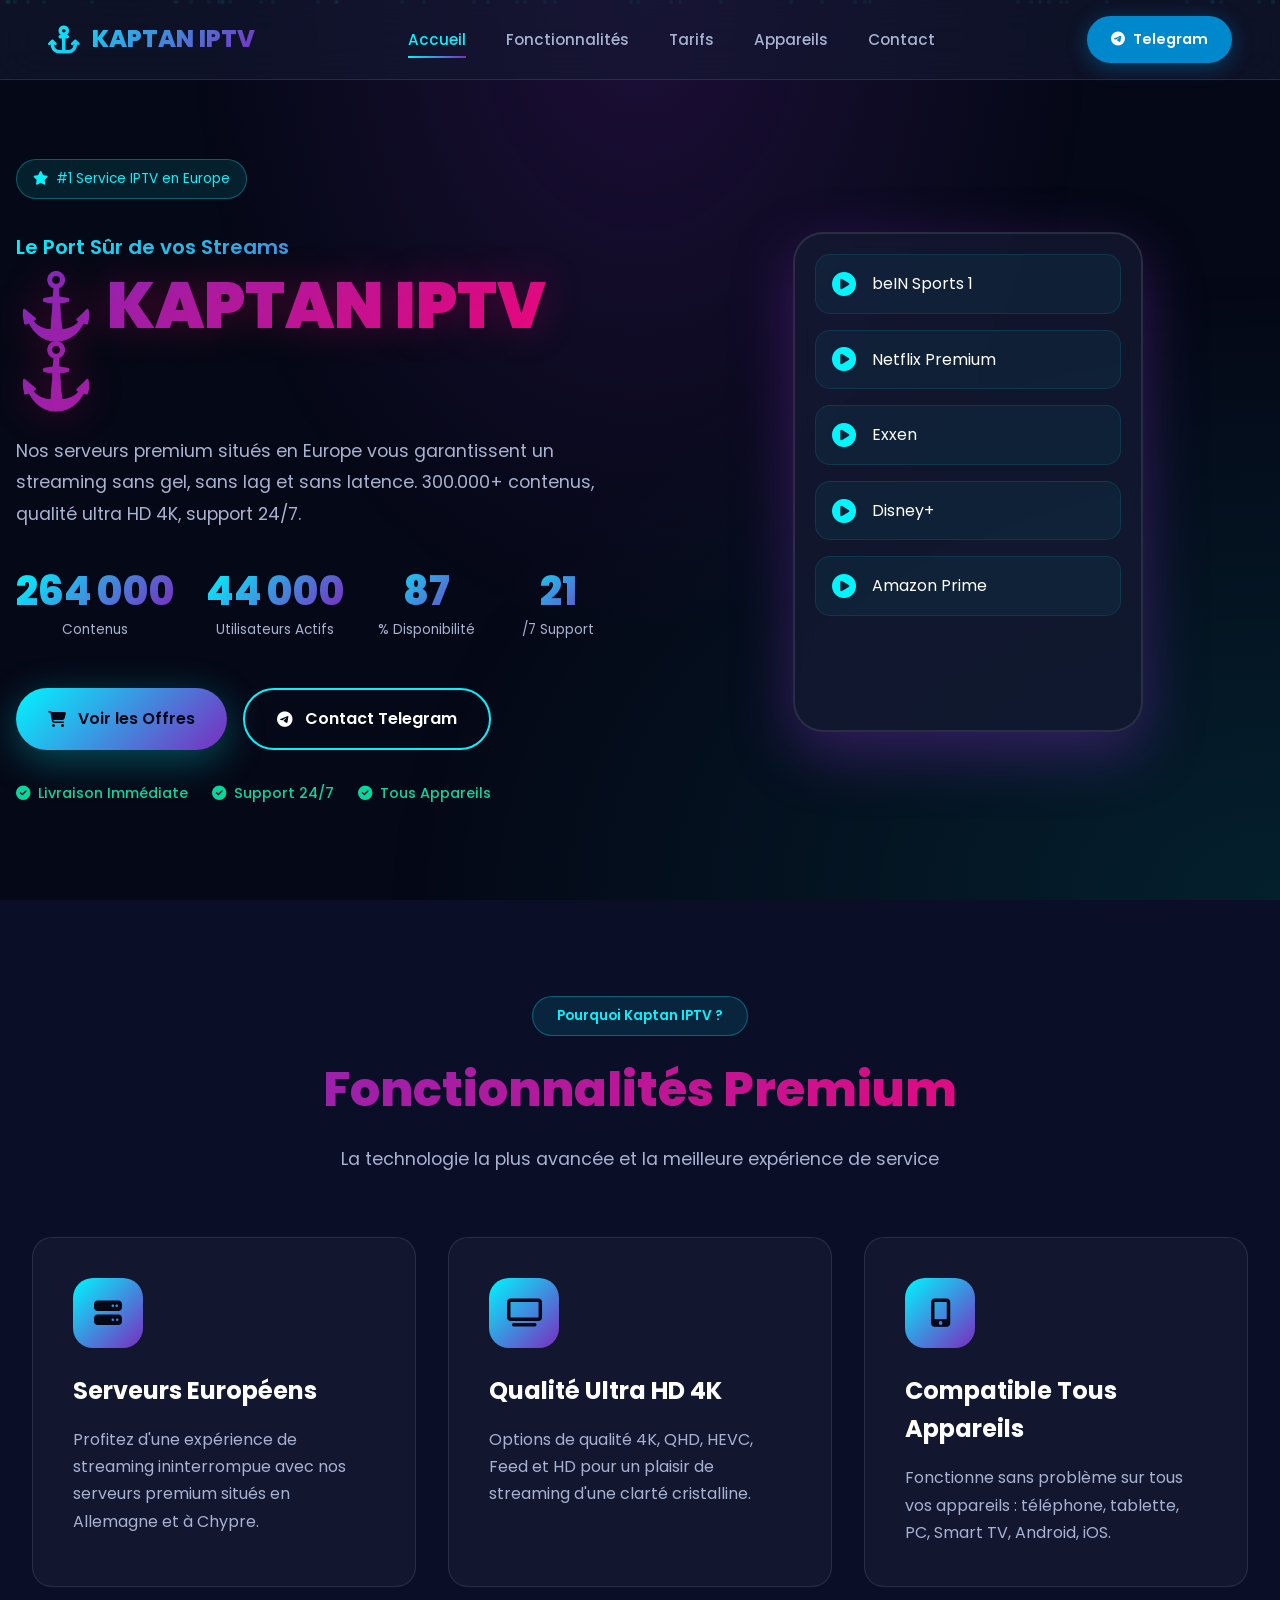
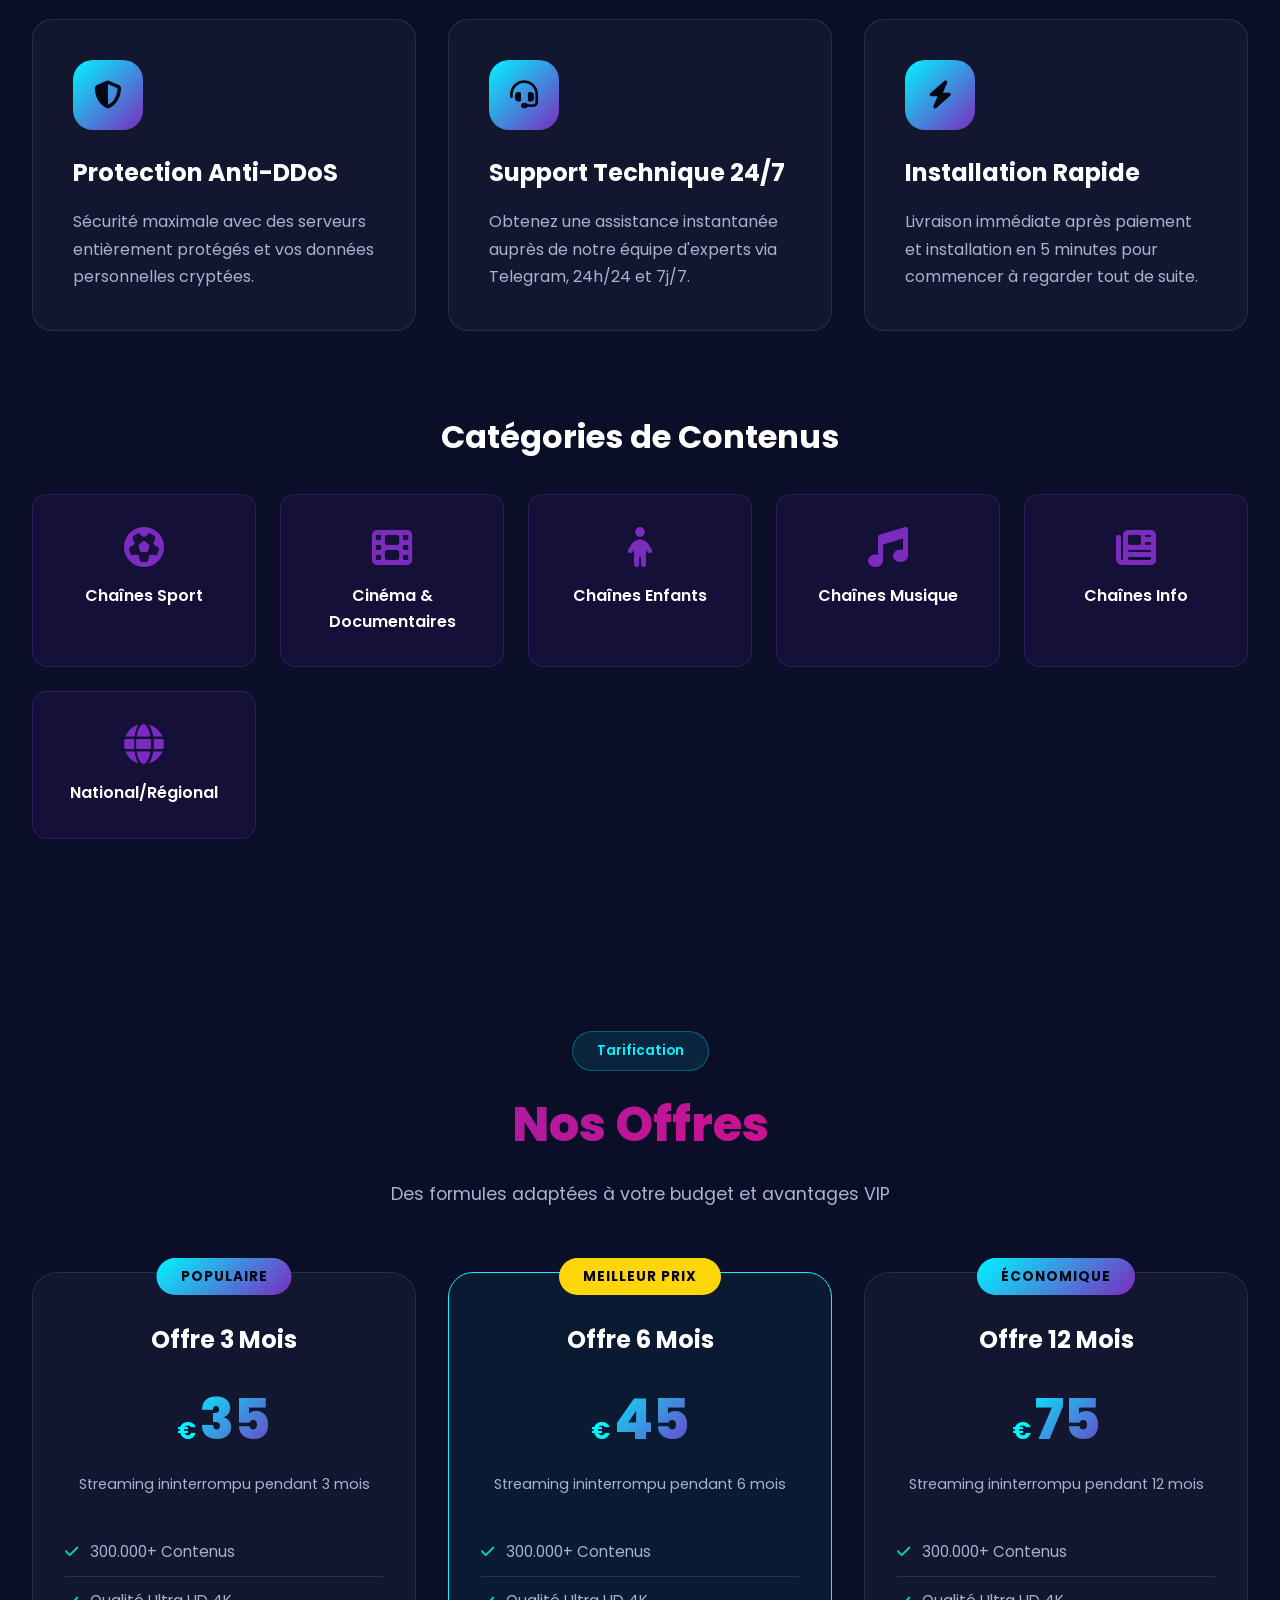
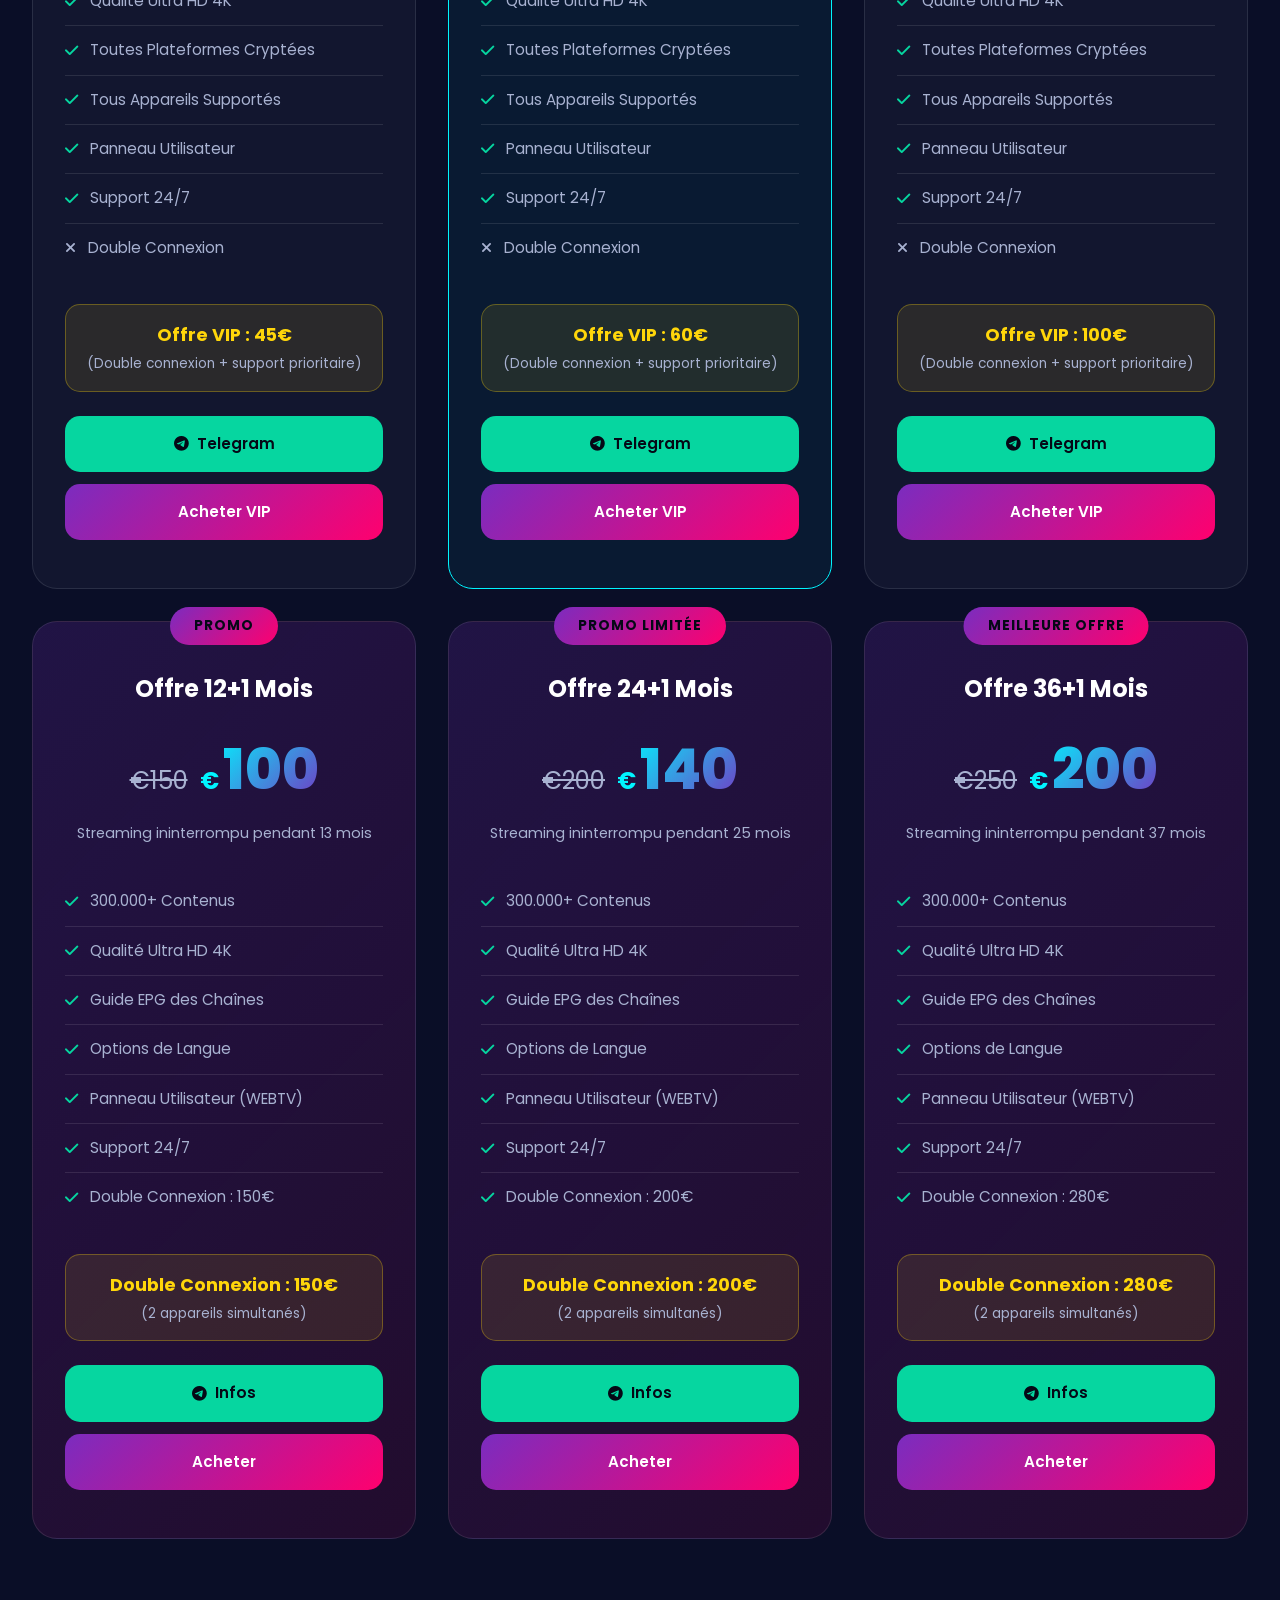
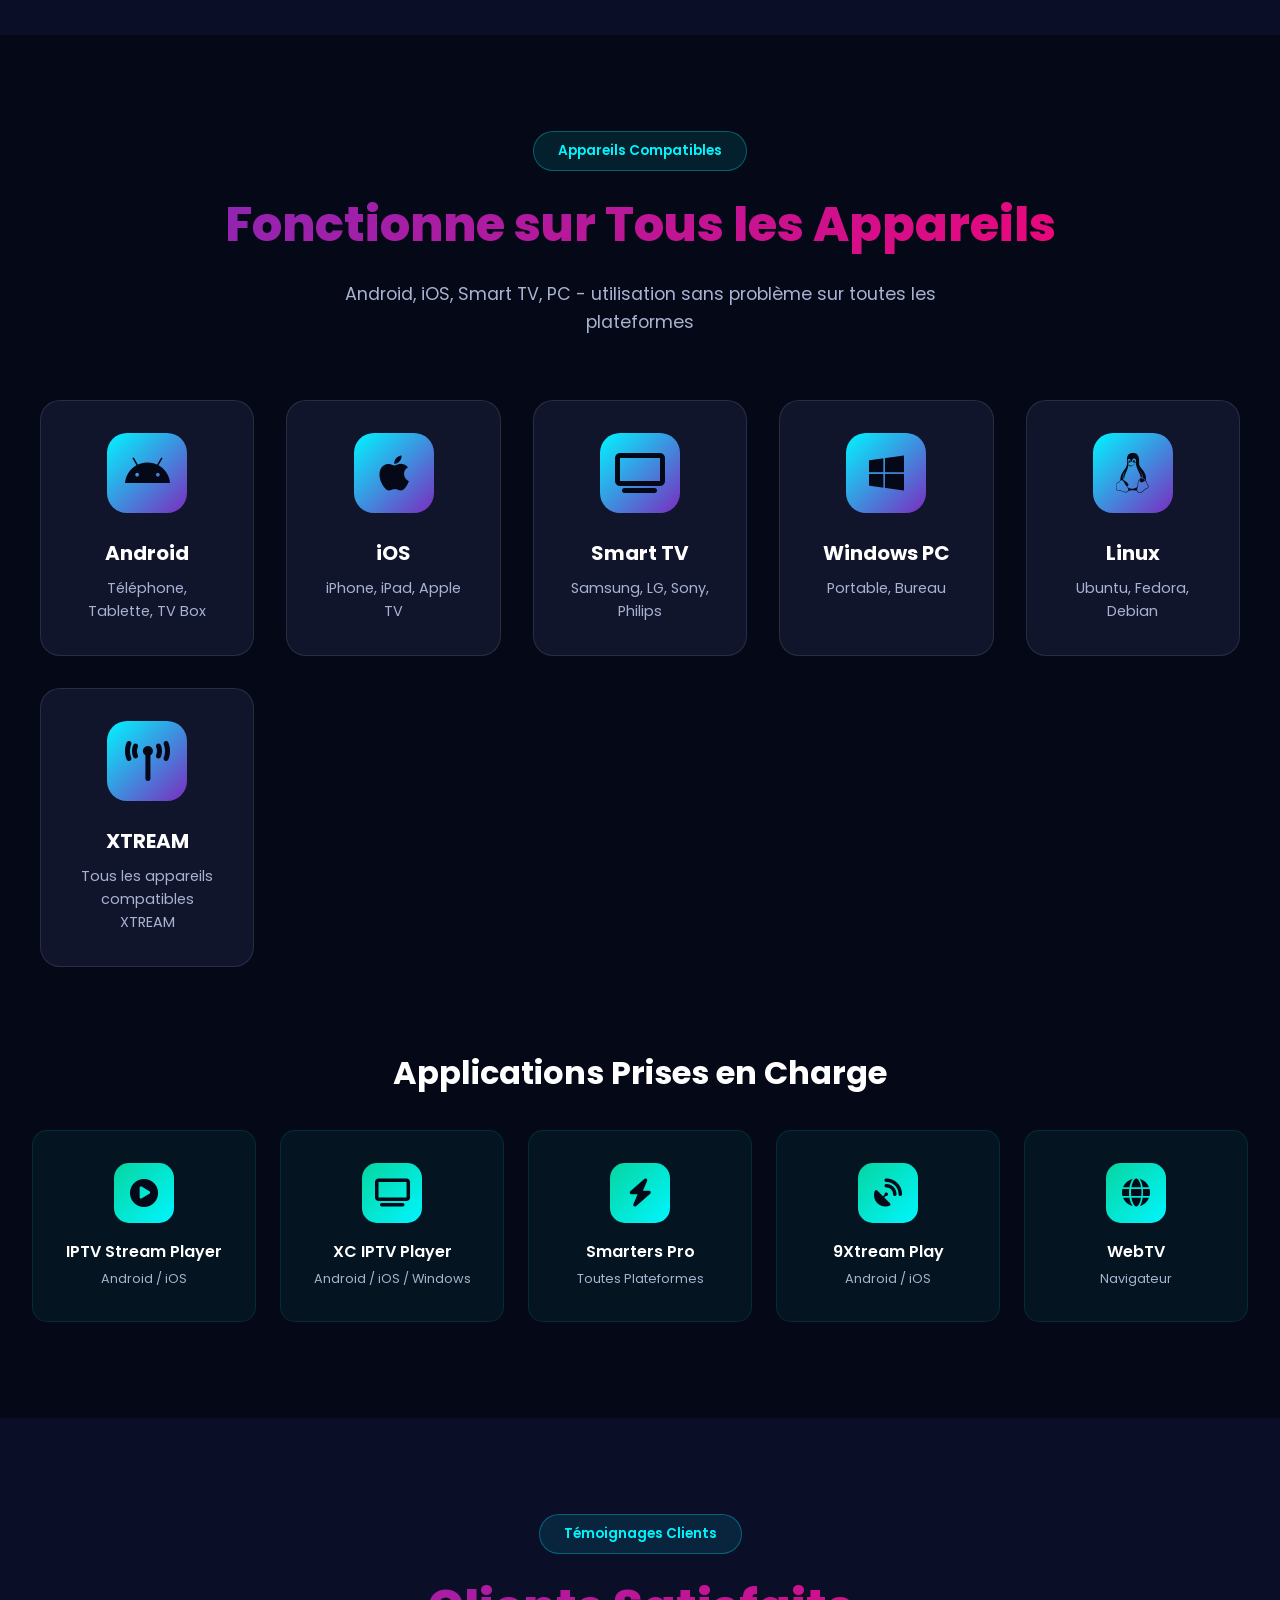
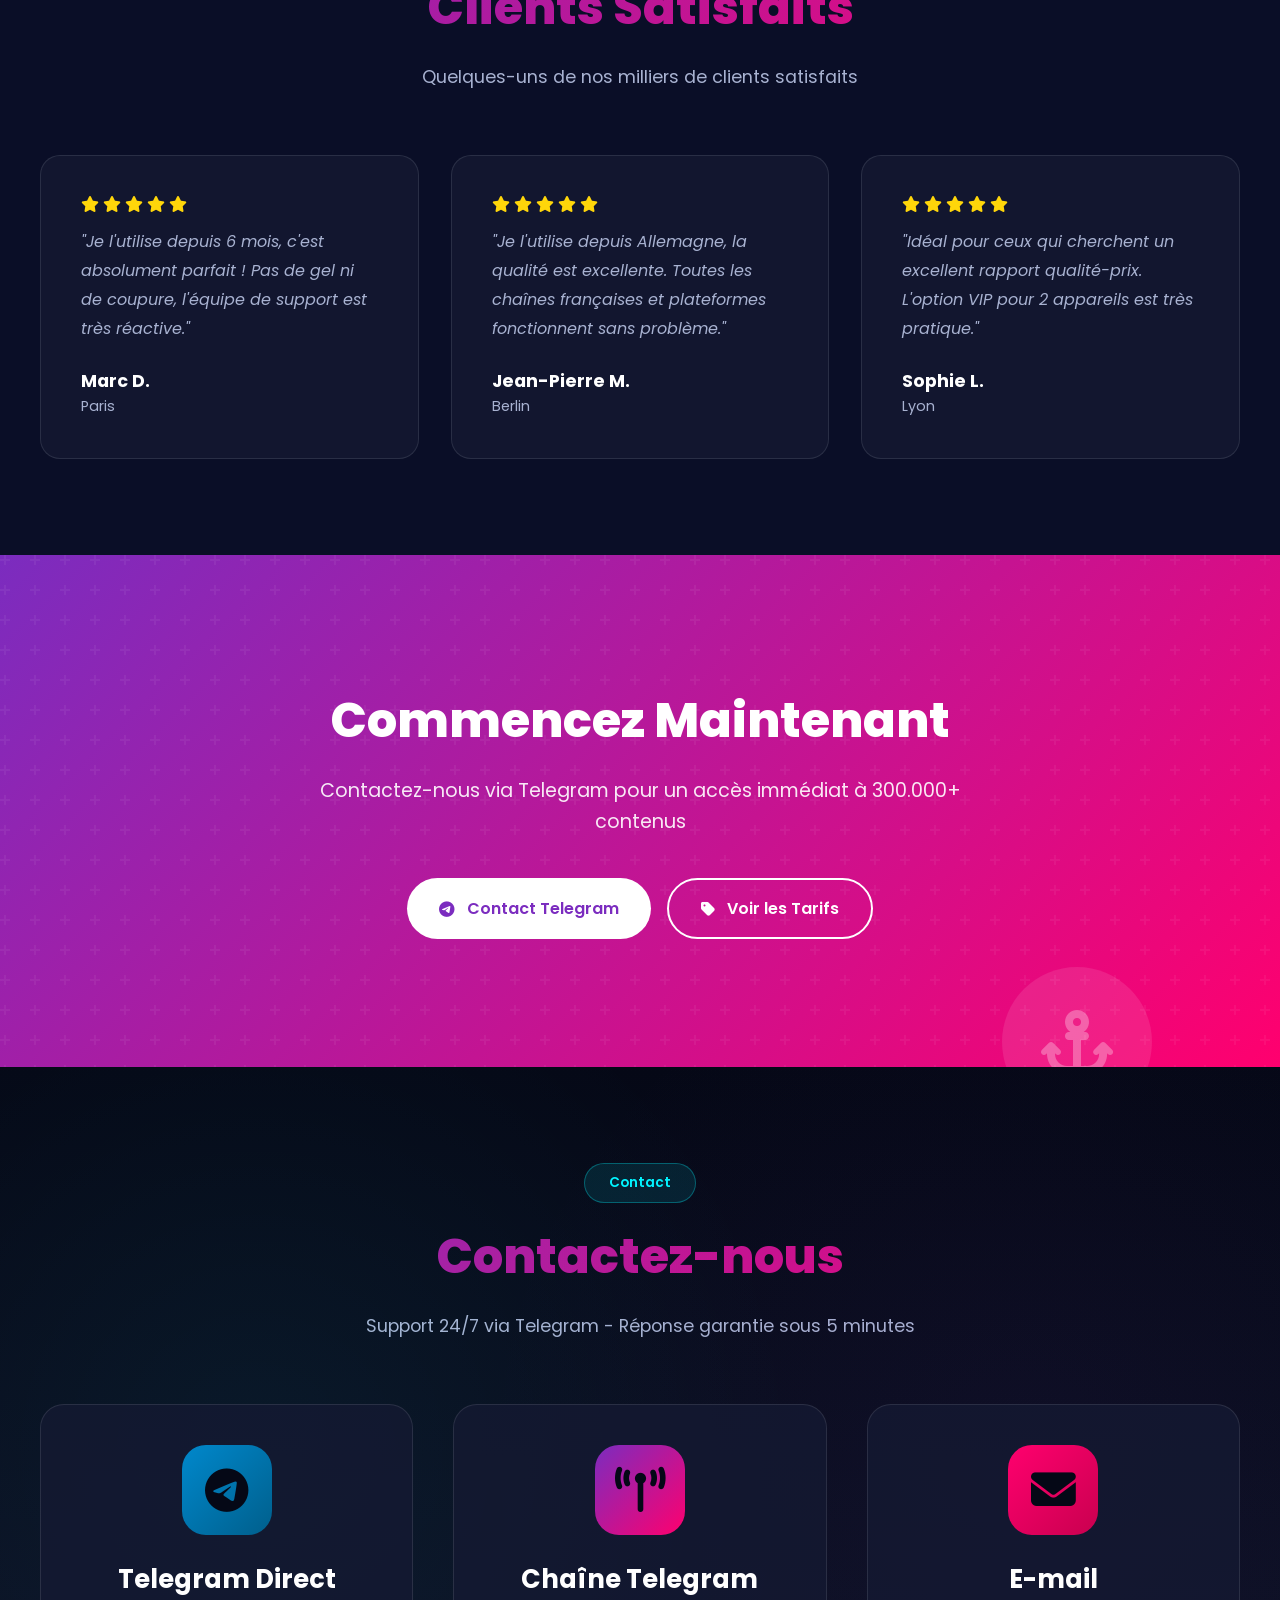
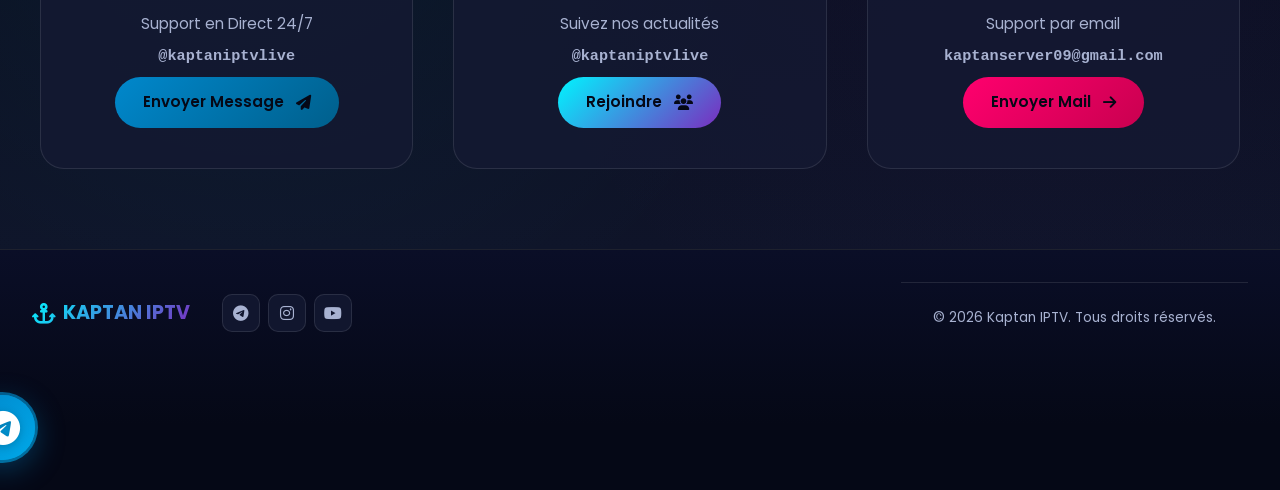
==== index.html @ a6345123 "Replace hamburger menu with mobile bottom navigation Changes: - Remove hamburger menu and overlay on" ====
<!DOCTYPE html>
<html lang="fr">
<head>
    <meta charset="UTF-8">
    <meta name="viewport" content="width=device-width, initial-scale=1.0, maximum-scale=5.0, user-scalable=yes, viewport-fit=cover">
    <meta name="theme-color" content="#0a0e27">
    <meta name="mobile-web-app-capable" content="yes">
    <meta name="apple-mobile-web-app-capable" content="yes">
    <meta name="apple-mobile-web-app-status-bar-style" content="black-translucent">
    <meta name="apple-mobile-web-app-title" content="Kaptan IPTV">
    <title>Kaptan IPTV | Service IPTV Premium</title>
    <meta name="description" content="Le meilleur service IPTV. 300.000+ contenus, qualité 4K, streaming sans interruption ni coupure.">
    <meta name="keywords" content="IPTV, achat IPTV, Kaptan IPTV, serveur IPTV, IPTV français, IPTV Europe">
    <link rel="preconnect" href="https://fonts.googleapis.com">
    <link rel="preconnect" href="https://fonts.gstatic.com" crossorigin>
    <link href="https://fonts.googleapis.com/css2?family=Poppins:wght@300;400;500;600;700;800;900&display=swap" rel="stylesheet">
    <link rel="stylesheet" href="https://cdnjs.cloudflare.com/ajax/libs/font-awesome/6.5.1/css/all.min.css" media="print" onload="this.media='all'">
    <noscript>
        <link rel="stylesheet" href="https://cdnjs.cloudflare.com/ajax/libs/font-awesome/6.5.1/css/all.min.css">
    </noscript>
    <link rel="stylesheet" href="style.css?v=5">
    <link rel="stylesheet" href="mobile-enhancements.css?v=5">
    <link rel="manifest" href="manifest.json">
    <link rel="icon" type="image/png" href="https://cdn-icons-png.flaticon.com/512/3774/3774299.png">
    <link rel="apple-touch-icon" href="https://cdn-icons-png.flaticon.com/512/3774/3774299.png">
</head>
<body>
    <!-- Netflix Style Loading Screen -->
    <div class="netflix-loader" id="netflix-loader" style="display: flex; visibility: visible; opacity: 1;">
        <div class="loader-background">
            <div class="particles-container" id="loader-particles"></div>
        </div>

        <div class="loader-content">
            <div class="logo-container">
                <div class="logo-anchor">
                    <i class="fas fa-anchor"></i>
                </div>

                <div class="logo-text">
                    <span class="letter letter-k">K</span>
                    <span class="letter letter-a">A</span>
                    <span class="letter letter-p">P</span>
                    <span class="letter letter-t">T</span>
                    <span class="letter letter-a2">A</span>
                    <span class="letter letter-n">N</span>
                </div>

                <div class="logo-iptv">
                    <span class="letter letter-i">I</span>
                    <span class="letter letter-p2">P</span>
                    <span class="letter letter-t2">T</span>
                    <span class="letter letter-v">V</span>
                </div>
            </div>

            <div class="loader-bar">
                <div class="loader-progress"></div>
            </div>

            <div class="loader-tagline">
                <span class="tagline-text">Le Port Sûr de vos Streams</span>
            </div>
        </div>

        <div class="loader-glow"></div>
    </div>

    <!-- Particules Background -->
    <div class="particles" id="particles"></div>

    <!-- Navigation -->
    <nav class="navbar">
        <div class="nav-container">
            <div class="nav-logo">
                <i class="fas fa-anchor"></i>
                <span>KAPTAN IPTV</span>
            </div>

            <ul class="nav-menu" id="nav-menu">
                <li><a href="#anasayfa" class="nav-link active">Accueil</a></li>
                <li><a href="#ozellikler" class="nav-link">Fonctionnalités</a></li>
                <li><a href="#fiyatlar" class="nav-link">Tarifs</a></li>
                <li><a href="#cihazlar" class="nav-link">Appareils</a></li>
                <li><a href="#iletisim" class="nav-link">Contact</a></li>
            </ul>

            <div class="nav-actions">
                <a href="https://t.me/kaptaniptvlive" target="_blank" class="btn-telegram">
                    <i class="fab fa-telegram"></i>
                    <span>Telegram</span>
                </a>
                <button class="nav-toggle" id="nav-toggle" aria-label="Menu">
                    <span></span>
                    <span></span>
                    <span></span>
                </button>
            </div>
        </div>
    </nav>

    <!-- Mobile Bottom Navigation -->
    <div class="mobile-bottom-nav">
        <a href="#anasayfa" class="mobile-nav-item">
            <i class="fas fa-home"></i>
            <span>Accueil</span>
        </a>
        <a href="#ozellikler" class="mobile-nav-item">
            <i class="fas fa-star"></i>
            <span>Features</span>
        </a>
        <a href="#fiyatlar" class="mobile-nav-item">
            <i class="fas fa-tag"></i>
            <span>Tarifs</span>
        </a>
        <a href="https://t.me/kaptaniptvlive" target="_blank" class="mobile-nav-item telegram-btn">
            <i class="fab fa-telegram"></i>
            <span>Contact</span>
        </a>
    </div>

    <!-- Hero Section -->
    <section class="hero" id="anasayfa">
        <div class="hero-container">
            <div class="hero-content">
                <div class="hero-badge">
                    <i class="fas fa-star"></i>
                    <span>#1 Service IPTV en Europe</span>
                </div>

                <h1 class="hero-title">
                    <span class="gradient-text">Le Port Sûr de vos Streams</span>
                    <span class="hero-title-xl">⚓ KAPTAN IPTV ⚓</span>
                </h1>

                <p class="hero-description">
                    Nos serveurs premium situés en Europe vous garantissent un streaming sans gel, sans lag et sans latence.
                    300.000+ contenus, qualité ultra HD 4K, support 24/7.
                </p>

                <div class="hero-stats">
                    <div class="stat-item">
                        <div class="stat-number" data-target="300000">0</div>
                        <div class="stat-label">Contenus</div>
                    </div>
                    <div class="stat-item">
                        <div class="stat-number" data-target="50000">0</div>
                        <div class="stat-label">Utilisateurs Actifs</div>
                    </div>
                    <div class="stat-item">
                        <div class="stat-number" data-target="99">0</div>
                        <div class="stat-label">% Disponibilité</div>
                    </div>
                    <div class="stat-item">
                        <div class="stat-number" data-target="24">0</div>
                        <div class="stat-label">/7 Support</div>
                    </div>
                </div>

                <div class="hero-buttons">
                    <a href="#fiyatlar" class="btn-primary">
                        <i class="fas fa-shopping-cart"></i>
                        Voir les Offres
                    </a>
                    <a href="https://t.me/kaptaniptvlive" target="_blank" class="btn-secondary">
                        <i class="fab fa-telegram"></i>
                        Contact Telegram
                    </a>
                </div>

                <div class="hero-features">
                    <div class="feature-tag">
                        <i class="fas fa-check-circle"></i>
                        <span>Livraison Immédiate</span>
                    </div>
                    <div class="feature-tag">
                        <i class="fas fa-check-circle"></i>
                        <span>Support 24/7</span>
                    </div>
                    <div class="feature-tag">
                        <i class="fas fa-check-circle"></i>
                        <span>Tous Appareils</span>
                    </div>
                </div>
            </div>

            <div class="hero-image">
                <div class="floating-device">
                    <div class="device-screen">
                        <div class="screen-content">
                            <div class="channel-list">
                                <div class="channel-item">
                                    <i class="fas fa-play-circle"></i>
                                    <span>beIN Sports 1</span>
                                </div>
                                <div class="channel-item">
                                    <i class="fas fa-play-circle"></i>
                                    <span>Netflix Premium</span>
                                </div>
                                <div class="channel-item">
                                    <i class="fas fa-play-circle"></i>
                                    <span>Exxen</span>
                                </div>
                                <div class="channel-item">
                                    <i class="fas fa-play-circle"></i>
                                    <span>Disney+</span>
                                </div>
                                <div class="channel-item">
                                    <i class="fas fa-play-circle"></i>
                                    <span>Amazon Prime</span>
                                </div>
                            </div>
                        </div>
                    </div>
                </div>
            </div>
        </div>
    </section>

    <!-- Features Section -->
    <section class="features" id="ozellikler">
        <div class="section-header">
            <span class="section-badge">Pourquoi Kaptan IPTV ?</span>
            <h2 class="section-title">Fonctionnalités Premium</h2>
            <p class="section-subtitle">La technologie la plus avancée et la meilleure expérience de service</p>
        </div>

        <div class="features-grid">
            <div class="feature-card">
                <div class="feature-icon">
                    <i class="fas fa-server"></i>
                </div>
                <h3>Serveurs Européens</h3>
                <p>Profitez d'une expérience de streaming ininterrompue avec nos serveurs premium situés en Allemagne et à Chypre.</p>
                <div class="feature-glow"></div>
            </div>

            <div class="feature-card">
                <div class="feature-icon">
                    <i class="fas fa-tv"></i>
                </div>
                <h3>Qualité Ultra HD 4K</h3>
                <p>Options de qualité 4K, QHD, HEVC, Feed et HD pour un plaisir de streaming d'une clarté cristalline.</p>
                <div class="feature-glow"></div>
            </div>

            <div class="feature-card">
                <div class="feature-icon">
                    <i class="fas fa-mobile-alt"></i>
                </div>
                <h3>Compatible Tous Appareils</h3>
                <p>Fonctionne sans problème sur tous vos appareils : téléphone, tablette, PC, Smart TV, Android, iOS.</p>
                <div class="feature-glow"></div>
            </div>

            <div class="feature-card">
                <div class="feature-icon">
                    <i class="fas fa-shield-alt"></i>
                </div>
                <h3>Protection Anti-DDoS</h3>
                <p>Sécurité maximale avec des serveurs entièrement protégés et vos données personnelles cryptées.</p>
                <div class="feature-glow"></div>
            </div>

            <div class="feature-card">
                <div class="feature-icon">
                    <i class="fas fa-headset"></i>
                </div>
                <h3>Support Technique 24/7</h3>
                <p>Obtenez une assistance instantanée auprès de notre équipe d'experts via Telegram, 24h/24 et 7j/7.</p>
                <div class="feature-glow"></div>
            </div>

            <div class="feature-card">
                <div class="feature-icon">
                    <i class="fas fa-bolt"></i>
                </div>
                <h3>Installation Rapide</h3>
                <p>Livraison immédiate après paiement et installation en 5 minutes pour commencer à regarder tout de suite.</p>
                <div class="feature-glow"></div>
            </div>
        </div>

        <!-- Content Categories -->
        <div class="content-categories">
            <h3 class="categories-title">Catégories de Contenus</h3>
            <div class="categories-grid">
                <div class="category-item">
                    <i class="fas fa-futbol"></i>
                    <span>Chaînes Sport</span>
                </div>
                <div class="category-item">
                    <i class="fas fa-film"></i>
                    <span>Cinéma & Documentaires</span>
                </div>
                <div class="category-item">
                    <i class="fas fa-child"></i>
                    <span>Chaînes Enfants</span>
                </div>
                <div class="category-item">
                    <i class="fas fa-music"></i>
                    <span>Chaînes Musique</span>
                </div>
                <div class="category-item">
                    <i class="fas fa-newspaper"></i>
                    <span>Chaînes Info</span>
                </div>
                <div class="category-item">
                    <i class="fas fa-globe"></i>
                    <span>National/Régional</span>
                </div>
            </div>
        </div>
    </section>

    <!-- Pricing Section -->
    <section class="pricing" id="fiyatlar">
        <div class="section-header">
            <span class="section-badge">Tarification</span>
            <h2 class="section-title">Nos Offres</h2>
            <p class="section-subtitle">Des formules adaptées à votre budget et avantages VIP</p>
        </div>

        <div class="pricing-grid" id="pricing-grid">
            <!-- 3 Aylık -->
            <div class="pricing-card">
                <div class="pricing-badge">Populaire</div>
                <div class="pricing-header">
                    <h3>Offre 3 Mois</h3>
                    <div class="pricing-price">
                        <span class="currency">€</span>
                        <span class="amount">35</span>
                    </div>
                    <p class="pricing-period">Streaming ininterrompu pendant 3 mois</p>
                </div>

                <ul class="pricing-features">
                    <li><i class="fas fa-check"></i> 300.000+ Contenus</li>
                    <li><i class="fas fa-check"></i> Qualité Ultra HD 4K</li>
                    <li><i class="fas fa-check"></i> Toutes Plateformes Cryptées</li>
                    <li><i class="fas fa-check"></i> Tous Appareils Supportés</li>
                    <li><i class="fas fa-check"></i> Panneau Utilisateur</li>
                    <li><i class="fas fa-check"></i> Support 24/7</li>
                    <li><i class="fas fa-times"></i> Double Connexion</li>
                </ul>

                <div class="pricing-vip">
                    <span>Offre VIP : 45€</span>
                    <small>(Double connexion + support prioritaire)</small>
                </div>

                <div class="pricing-actions">
                    <a href="https://t.me/kaptaniptvlive?text=Bonjour,%20je%20souhaite%20des%20informations%20sur%20l'offre%203%20mois" target="_blank" class="btn-price">
                        <i class="fab fa-telegram"></i>
                        Telegram
                    </a>
                    <a href="https://t.me/kaptaniptvlive?text=Bonjour,%20je%20souhaite%20acheter%20l'offre%20VIP%203%20mois%20à%2045€" target="_blank" class="btn-price-vip">
                        Acheter VIP
                    </a>
                </div>
            </div>

            <!-- 6 Aylık -->
            <div class="pricing-card featured">
                <div class="pricing-badge best-value">Meilleur Prix</div>
                <div class="pricing-header">
                    <h3>Offre 6 Mois</h3>
                    <div class="pricing-price">
                        <span class="currency">€</span>
                        <span class="amount">45</span>
                    </div>
                    <p class="pricing-period">Streaming ininterrompu pendant 6 mois</p>
                </div>

                <ul class="pricing-features">
                    <li><i class="fas fa-check"></i> 300.000+ Contenus</li>
                    <li><i class="fas fa-check"></i> Qualité Ultra HD 4K</li>
                    <li><i class="fas fa-check"></i> Toutes Plateformes Cryptées</li>
                    <li><i class="fas fa-check"></i> Tous Appareils Supportés</li>
                    <li><i class="fas fa-check"></i> Panneau Utilisateur</li>
                    <li><i class="fas fa-check"></i> Support 24/7</li>
                    <li><i class="fas fa-times"></i> Double Connexion</li>
                </ul>

                <div class="pricing-vip">
                    <span>Offre VIP : 60€</span>
                    <small>(Double connexion + support prioritaire)</small>
                </div>

                <div class="pricing-actions">
                    <a href="https://t.me/kaptaniptvlive?text=Bonjour,%20je%20souhaite%20des%20informations%20sur%20l'offre%206%20mois" target="_blank" class="btn-price">
                        <i class="fab fa-telegram"></i>
                        Telegram
                    </a>
                    <a href="https://t.me/kaptaniptvlive?text=Bonjour,%20je%20souhaite%20acheter%20l'offre%20VIP%206%20mois%20à%2060€" target="_blank" class="btn-price-vip">
                        Acheter VIP
                    </a>
                </div>
            </div>

            <!-- 12 Aylık -->
            <div class="pricing-card">
                <div class="pricing-badge">Économique</div>
                <div class="pricing-header">
                    <h3>Offre 12 Mois</h3>
                    <div class="pricing-price">
                        <span class="currency">€</span>
                        <span class="amount">75</span>
                    </div>
                    <p class="pricing-period">Streaming ininterrompu pendant 12 mois</p>
                </div>

                <ul class="pricing-features">
                    <li><i class="fas fa-check"></i> 300.000+ Contenus</li>
                    <li><i class="fas fa-check"></i> Qualité Ultra HD 4K</li>
                    <li><i class="fas fa-check"></i> Toutes Plateformes Cryptées</li>
                    <li><i class="fas fa-check"></i> Tous Appareils Supportés</li>
                    <li><i class="fas fa-check"></i> Panneau Utilisateur</li>
                    <li><i class="fas fa-check"></i> Support 24/7</li>
                    <li><i class="fas fa-times"></i> Double Connexion</li>
                </ul>

                <div class="pricing-vip">
                    <span>Offre VIP : 100€</span>
                    <small>(Double connexion + support prioritaire)</small>
                </div>

                <div class="pricing-actions">
                    <a href="https://t.me/kaptaniptvlive?text=Bonjour,%20je%20souhaite%20des%20informations%20sur%20l'offre%2012%20mois" target="_blank" class="btn-price">
                        <i class="fab fa-telegram"></i>
                        Telegram
                    </a>
                    <a href="https://t.me/kaptaniptvlive?text=Bonjour,%20je%20souhaite%20acheter%20l'offre%20VIP%2012%20mois%20à%20100€" target="_blank" class="btn-price-vip">
                        Acheter VIP
                    </a>
                </div>
            </div>

            <!-- 12+1 AY -->
            <div class="pricing-card premium">
                <div class="pricing-badge special">Promo</div>
                <div class="pricing-header">
                    <h3>Offre 12+1 Mois</h3>
                    <div class="pricing-price">
                        <span class="old-price">€150</span>
                        <span class="currency">€</span>
                        <span class="amount">100</span>
                    </div>
                    <p class="pricing-period">Streaming ininterrompu pendant 13 mois</p>
                </div>

                <ul class="pricing-features">
                    <li><i class="fas fa-check"></i> 300.000+ Contenus</li>
                    <li><i class="fas fa-check"></i> Qualité Ultra HD 4K</li>
                    <li><i class="fas fa-check"></i> Guide EPG des Chaînes</li>
                    <li><i class="fas fa-check"></i> Options de Langue</li>
                    <li><i class="fas fa-check"></i> Panneau Utilisateur (WEBTV)</li>
                    <li><i class="fas fa-check"></i> Support 24/7</li>
                    <li><i class="fas fa-check"></i> Double Connexion : 150€</li>
                </ul>

                <div class="pricing-vip">
                    <span>Double Connexion : 150€</span>
                    <small>(2 appareils simultanés)</small>
                </div>

                <div class="pricing-actions">
                    <a href="https://t.me/kaptaniptvlive?text=Bonjour,%20je%20souhaite%20des%20informations%20sur%20l'offre%2012%2B1%20mois" target="_blank" class="btn-price">
                        <i class="fab fa-telegram"></i>
                        Infos
                    </a>
                    <a href="https://t.me/kaptaniptvlive?text=Bonjour,%20je%20souhaite%20acheter%20l'offre%2012%2B1%20mois%20à%20100€" target="_blank" class="btn-buy">
                        Acheter
                    </a>
                </div>
            </div>

            <!-- 24+1 AY -->
            <div class="pricing-card premium">
                <div class="pricing-badge special">Promo Limitée</div>
                <div class="pricing-header">
                    <h3>Offre 24+1 Mois</h3>
                    <div class="pricing-price">
                        <span class="old-price">€200</span>
                        <span class="currency">€</span>
                        <span class="amount">140</span>
                    </div>
                    <p class="pricing-period">Streaming ininterrompu pendant 25 mois</p>
                </div>

                <ul class="pricing-features">
                    <li><i class="fas fa-check"></i> 300.000+ Contenus</li>
                    <li><i class="fas fa-check"></i> Qualité Ultra HD 4K</li>
                    <li><i class="fas fa-check"></i> Guide EPG des Chaînes</li>
                    <li><i class="fas fa-check"></i> Options de Langue</li>
                    <li><i class="fas fa-check"></i> Panneau Utilisateur (WEBTV)</li>
                    <li><i class="fas fa-check"></i> Support 24/7</li>
                    <li><i class="fas fa-check"></i> Double Connexion : 200€</li>
                </ul>

                <div class="pricing-vip">
                    <span>Double Connexion : 200€</span>
                    <small>(2 appareils simultanés)</small>
                </div>

                <div class="pricing-actions">
                    <a href="https://t.me/kaptaniptvlive?text=Bonjour,%20je%20souhaite%20des%20informations%20sur%20l'offre%2024%2B1%20mois" target="_blank" class="btn-price">
                        <i class="fab fa-telegram"></i>
                        Infos
                    </a>
                    <a href="https://t.me/kaptaniptvlive?text=Bonjour,%20je%20souhaite%20acheter%20l'offre%2024%2B1%20mois%20à%20140€" target="_blank" class="btn-buy">
                        Acheter
                    </a>
                </div>
            </div>

            <!-- 36+1 AY -->
            <div class="pricing-card premium">
                <div class="pricing-badge special">Meilleure Offre</div>
                <div class="pricing-header">
                    <h3>Offre 36+1 Mois</h3>
                    <div class="pricing-price">
                        <span class="old-price">€250</span>
                        <span class="currency">€</span>
                        <span class="amount">200</span>
                    </div>
                    <p class="pricing-period">Streaming ininterrompu pendant 37 mois</p>
                </div>

                <ul class="pricing-features">
                    <li><i class="fas fa-check"></i> 300.000+ Contenus</li>
                    <li><i class="fas fa-check"></i> Qualité Ultra HD 4K</li>
                    <li><i class="fas fa-check"></i> Guide EPG des Chaînes</li>
                    <li><i class="fas fa-check"></i> Options de Langue</li>
                    <li><i class="fas fa-check"></i> Panneau Utilisateur (WEBTV)</li>
                    <li><i class="fas fa-check"></i> Support 24/7</li>
                    <li><i class="fas fa-check"></i> Double Connexion : 280€</li>
                </ul>

                <div class="pricing-vip">
                    <span>Double Connexion : 280€</span>
                    <small>(2 appareils simultanés)</small>
                </div>

                <div class="pricing-actions">
                    <a href="https://t.me/kaptaniptvlive?text=Bonjour,%20je%20souhaite%20des%20informations%20sur%20l'offre%2036%2B1%20mois" target="_blank" class="btn-price">
                        <i class="fab fa-telegram"></i>
                        Infos
                    </a>
                    <a href="https://t.me/kaptaniptvlive?text=Bonjour,%20je%20souhaite%20acheter%20l'offre%2036%2B1%20mois%20à%20200€" target="_blank" class="btn-buy">
                        Acheter
                    </a>
                </div>
            </div>
        </div>
    </section>

    <!-- Devices Section -->
    <section class="devices" id="cihazlar">
        <div class="section-header">
            <span class="section-badge">Appareils Compatibles</span>
            <h2 class="section-title">Fonctionne sur Tous les Appareils</h2>
            <p class="section-subtitle">Android, iOS, Smart TV, PC - utilisation sans problème sur toutes les plateformes</p>
        </div>

        <div class="devices-grid">
            <div class="device-item">
                <div class="device-icon">
                    <i class="fab fa-android"></i>
                </div>
                <h4>Android</h4>
                <p>Téléphone, Tablette, TV Box</p>
            </div>

            <div class="device-item">
                <div class="device-icon">
                    <i class="fab fa-apple"></i>
                </div>
                <h4>iOS</h4>
                <p>iPhone, iPad, Apple TV</p>
            </div>

            <div class="device-item">
                <div class="device-icon">
                    <i class="fas fa-tv"></i>
                </div>
                <h4>Smart TV</h4>
                <p>Samsung, LG, Sony, Philips</p>
            </div>

            <div class="device-item">
                <div class="device-icon">
                    <i class="fab fa-windows"></i>
                </div>
                <h4>Windows PC</h4>
                <p>Portable, Bureau</p>
            </div>

            <div class="device-item">
                <div class="device-icon">
                    <i class="fab fa-linux"></i>
                </div>
                <h4>Linux</h4>
                <p>Ubuntu, Fedora, Debian</p>
            </div>

            <div class="device-item">
                <div class="device-icon">
                    <i class="fas fa-broadcast-tower"></i>
                </div>
                <h4>XTREAM</h4>
                <p>Tous les appareils compatibles XTREAM</p>
            </div>
        </div>

        <!-- Applications -->
        <div class="applications">
            <h3 class="apps-title">Applications Prises en Charge</h3>
            <div class="apps-grid">
                <div class="app-item">
                    <div class="app-icon">
                        <i class="fas fa-play-circle"></i>
                    </div>
                    <span>IPTV Stream Player</span>
                    <small>Android / iOS</small>
                </div>
                <div class="app-item">
                    <div class="app-icon">
                        <i class="fas fa-tv"></i>
                    </div>
                    <span>XC IPTV Player</span>
                    <small>Android / iOS / Windows</small>
                </div>
                <div class="app-item">
                    <div class="app-icon">
                        <i class="fas fa-bolt"></i>
                    </div>
                    <span>Smarters Pro</span>
                    <small>Toutes Plateformes</small>
                </div>
                <div class="app-item">
                    <div class="app-icon">
                        <i class="fas fa-satellite-dish"></i>
                    </div>
                    <span>9Xtream Play</span>
                    <small>Android / iOS</small>
                </div>
                <div class="app-item">
                    <div class="app-icon">
                        <i class="fas fa-globe"></i>
                    </div>
                    <span>WebTV</span>
                    <small>Navigateur</small>
                </div>
            </div>
        </div>
    </section>

    <!-- Testimonials -->
    <section class="testimonials">
        <div class="section-header">
            <span class="section-badge">Témoignages Clients</span>
            <h2 class="section-title">Clients Satisfaits</h2>
            <p class="section-subtitle">Quelques-uns de nos milliers de clients satisfaits</p>
        </div>

        <div class="testimonials-grid">
            <div class="testimonial-card">
                <div class="testimonial-stars">
                    <i class="fas fa-star"></i>
                    <i class="fas fa-star"></i>
                    <i class="fas fa-star"></i>
                    <i class="fas fa-star"></i>
                    <i class="fas fa-star"></i>
                </div>
                <p class="testimonial-text">"Je l'utilise depuis 6 mois, c'est absolument parfait ! Pas de gel ni de coupure, l'équipe de support est très réactive."</p>
                <div class="testimonial-author">
                    <strong>Marc D.</strong>
                    <span>Paris</span>
                </div>
            </div>

            <div class="testimonial-card">
                <div class="testimonial-stars">
                    <i class="fas fa-star"></i>
                    <i class="fas fa-star"></i>
                    <i class="fas fa-star"></i>
                    <i class="fas fa-star"></i>
                    <i class="fas fa-star"></i>
                </div>
                <p class="testimonial-text">"Je l'utilise depuis Allemagne, la qualité est excellente. Toutes les chaînes françaises et plateformes fonctionnent sans problème."</p>
                <div class="testimonial-author">
                    <strong>Jean-Pierre M.</strong>
                    <span>Berlin</span>
                </div>
            </div>

            <div class="testimonial-card">
                <div class="testimonial-stars">
                    <i class="fas fa-star"></i>
                    <i class="fas fa-star"></i>
                    <i class="fas fa-star"></i>
                    <i class="fas fa-star"></i>
                    <i class="fas fa-star"></i>
                </div>
                <p class="testimonial-text">"Idéal pour ceux qui cherchent un excellent rapport qualité-prix. L'option VIP pour 2 appareils est très pratique."</p>
                <div class="testimonial-author">
                    <strong>Sophie L.</strong>
                    <span>Lyon</span>
                </div>
            </div>
        </div>
    </section>

    <!-- CTA Section -->
    <section class="cta">
        <div class="cta-content">
            <h2>Commencez Maintenant</h2>
            <p>Contactez-nous via Telegram pour un accès immédiat à 300.000+ contenus</p>
            <div class="cta-buttons">
                <a href="https://t.me/kaptaniptvlive?text=Bonjour,%20je%20suis%20intéressé%20par%20vos%20offres%20IPTV" target="_blank" class="btn-cta">
                    <i class="fab fa-telegram"></i>
                    Contact Telegram
                </a>
                <a href="#fiyatlar" class="btn-cta-secondary">
                    <i class="fas fa-tag"></i>
                    Voir les Tarifs
                </a>
            </div>
        </div>
        <div class="cta-animation">
            <div class="floating-icon">
                <i class="fas fa-anchor"></i>
            </div>
        </div>
    </section>

    <!-- Contact Section -->
    <section class="contact" id="iletisim">
        <div class="contact-bg-decoration"></div>
        <div class="section-header">
            <span class="section-badge">Contact</span>
            <h2 class="section-title">Contactez-nous</h2>
            <p class="section-subtitle">Support 24/7 via Telegram - Réponse garantie sous 5 minutes</p>
        </div>

        <div class="contact-grid">
            <div class="contact-card telegram-card">
                <div class="contact-glow"></div>
                <div class="contact-icon">
                    <i class="fab fa-telegram"></i>
                </div>
                <h3>Telegram Direct</h3>
                <p>Support en Direct 24/7</p>
                <p class="contact-detail">@kaptaniptvlive</p>
                <a href="https://t.me/kaptaniptvlive?text=Bonjour,%20je%20souhaite%20plus%20d'informations" target="_blank" class="contact-link">
                    <span>Envoyer Message</span>
                    <i class="fas fa-paper-plane"></i>
                </a>
            </div>

            <div class="contact-card channel-card">
                <div class="contact-glow"></div>
                <div class="contact-icon">
                    <i class="fas fa-broadcast-tower"></i>
                </div>
                <h3>Chaîne Telegram</h3>
                <p>Suivez nos actualités</p>
                <p class="contact-detail">@kaptaniptvlive</p>
                <a href="https://t.me/kaptaniptvlive" target="_blank" class="contact-link">
                    <span>Rejoindre</span>
                    <i class="fas fa-users"></i>
                </a>
            </div>

            <div class="contact-card email-card">
                <div class="contact-glow"></div>
                <div class="contact-icon">
                    <i class="fas fa-envelope"></i>
                </div>
                <h3>E-mail</h3>
                <p>Support par email</p>
                <p class="contact-detail">kaptanserver09@gmail.com</p>
                <a href="mailto:kaptanserver09@gmail.com?subject=Demande%20d'information%20Kaptan%20IPTV" class="contact-link">
                    <span>Envoyer Mail</span>
                    <i class="fas fa-arrow-right"></i>
                </a>
            </div>
        </div>
    </section>

    <!-- Compact Footer -->
    <footer class="footer">
        <div class="footer-container">
            <div class="footer-brand">
                <div class="footer-logo">
                    <i class="fas fa-anchor"></i>
                    <span>KAPTAN IPTV</span>
                </div>
                <div class="footer-social">
                    <a href="https://t.me/kaptaniptvlive" target="_blank" class="social-link" title="Telegram">
                        <i class="fab fa-telegram"></i>
                    </a>
                    <a href="#" target="_blank" class="social-link" title="Instagram">
                        <i class="fab fa-instagram"></i>
                    </a>
                    <a href="#" target="_blank" class="social-link" title="YouTube">
                        <i class="fab fa-youtube"></i>
                    </a>
                </div>
            </div>

            <div class="footer-bottom">
                <p>&copy; 2026 Kaptan IPTV. Tous droits réservés.</p>
            </div>
        </div>
    </footer>

    <!-- Enhanced Telegram Float Button with Pulse Effect -->
    <a href="https://t.me/kaptaniptvlive?text=Bonjour,%20je%20souhaite%20plus%20d'informations" target="_blank" class="telegram-float" title="Contactez-nous sur Telegram">
        <div class="telegram-float-pulse"></div>
        <i class="fab fa-telegram"></i>
        <span class="telegram-tooltip">Support Telegram 24/7<br><small>Réponse en 5 min</small></span>
    </a>

    <!-- Back to Top Button -->
    <button class="back-to-top" id="backToTop" title="Retour en haut">
        <i class="fas fa-chevron-up"></i>
    </button>

    <script src="script.js?v=5"></script>
</body>
</html>
---- style.css ----
/* ===========================================
   KAPTAN IPTV - MODERN STYLES
   =========================================== */

/* CSS Variables */
:root {
    --primary-color: #00f5ff;
    --secondary-color: #7b2cbf;
    --accent-color: #ff006e;
    --success-color: #06d6a0;
    --warning-color: #ffd60a;
    --bg-dark: #0a0e27;
    --bg-darker: #050816;
    --bg-card: rgba(20, 25, 50, 0.8);
    --bg-card-hover: rgba(30, 40, 80, 0.9);
    --text-primary: #ffffff;
    --text-secondary: #a8b2d1;
    --gradient-1: linear-gradient(135deg, #00f5ff 0%, #7b2cbf 100%);
    --gradient-2: linear-gradient(135deg, #7b2cbf 0%, #ff006e 100%);
    --gradient-3: linear-gradient(135deg, #06d6a0 0%, #00f5ff 100%);
    --shadow-1: 0 10px 40px rgba(0, 245, 255, 0.3);
    --shadow-2: 0 20px 60px rgba(123, 44, 191, 0.4);
    --border-glow: 2px solid rgba(0, 245, 255, 0.5);
    --glass: rgba(20, 25, 50, 0.6);
    --glass-border: rgba(255, 255, 255, 0.1);
    --transition: all 0.3s cubic-bezier(0.4, 0, 0.2, 1);
}

* {
    margin: 0;
    padding: 0;
    box-sizing: border-box;
}

html {
    scroll-behavior: smooth;
}

body {
    font-family: 'Poppins', -apple-system, BlinkMacSystemFont, 'Segoe UI', sans-serif;
    background: var(--bg-darker);
    color: var(--text-primary);
    line-height: 1.6;
    overflow-x: hidden;
}

/* Particles Background */
.particles {
    position: fixed;
    top: 0;
    left: 0;
    width: 100%;
    height: 100%;
    pointer-events: none;
    z-index: 0;
    overflow: hidden;
}

.particle {
    position: absolute;
    width: 4px;
    height: 4px;
    background: var(--primary-color);
    border-radius: 50%;
    opacity: 0.3;
    animation: float 20s infinite;
}

@keyframes float {
    0%, 100% {
        transform: translateY(100vh) rotate(0deg);
        opacity: 0;
    }
    10% {
        opacity: 0.3;
    }
    90% {
        opacity: 0.3;
    }
    100% {
        transform: translateY(-100vh) rotate(720deg);
        opacity: 0;
    }
}

/* Navigation */
.navbar {
    position: fixed;
    top: 0;
    left: 0;
    right: 0;
    z-index: 1000;
    background: var(--glass);
    backdrop-filter: blur(20px);
    border-bottom: 1px solid var(--glass-border);
    transition: var(--transition);
}

.navbar.scrolled {
    background: rgba(5, 8, 22, 0.95);
    box-shadow: 0 4px 30px rgba(0, 0, 0, 0.3);
}

.nav-container {
    max-width: 1400px;
    margin: 0 auto;
    padding: 1rem 2rem;
    display: flex;
    justify-content: space-between;
    align-items: center;
}

.nav-logo {
    display: flex;
    align-items: center;
    gap: 0.75rem;
    font-size: 1.5rem;
    font-weight: 800;
    background: var(--gradient-1);
    -webkit-background-clip: text;
    -webkit-text-fill-color: transparent;
    background-clip: text;
}

.nav-logo i {
    font-size: 1.75rem;
    color: var(--primary-color);
}

.nav-menu {
    display: flex;
    list-style: none;
    gap: 2.5rem;
}

.nav-link {
    color: var(--text-secondary);
    text-decoration: none;
    font-weight: 500;
    font-size: 0.95rem;
    transition: var(--transition);
    position: relative;
    padding: 0.5rem 0;
}

.nav-link::after {
    content: '';
    position: absolute;
    bottom: 0;
    left: 0;
    width: 0;
    height: 2px;
    background: var(--gradient-1);
    transition: var(--transition);
}

.nav-link:hover,
.nav-link.active {
    color: var(--primary-color);
}

.nav-link:hover::after,
.nav-link.active::after {
    width: 100%;
}

.nav-actions {
    display: flex;
    align-items: center;
    gap: 1rem;
}

.btn-telegram {
    display: flex;
    align-items: center;
    gap: 0.5rem;
    padding: 0.75rem 1.5rem;
    background: #0088cc;
    color: #ffffff;
    text-decoration: none;
    border-radius: 50px;
    font-weight: 600;
    font-size: 0.9rem;
    transition: var(--transition);
    box-shadow: 0 4px 20px rgba(0, 136, 204, 0.4);
}

.btn-telegram:hover {
    transform: translateY(-2px);
    box-shadow: 0 6px 30px rgba(0, 136, 204, 0.6);
}

.nav-toggle {
    display: none;
    flex-direction: column;
    gap: 5px;
    background: none;
    border: none;
    cursor: pointer;
    padding: 0.5rem;
}

.nav-toggle span {
    width: 25px;
    height: 3px;
    background: var(--primary-color);
    border-radius: 3px;
    transition: var(--transition);
}

/* Mobile Bottom Navigation */
.mobile-bottom-nav {
    display: none;
    position: fixed;
    bottom: 0;
    left: 0;
    right: 0;
    background: rgba(5, 8, 22, 0.98);
    backdrop-filter: blur(20px);
    border-top: 1px solid var(--primary-color);
    box-shadow: 0 -5px 20px rgba(0, 245, 255, 0.2);
    z-index: 9999;
    padding: 0.5rem 1rem;
    padding-bottom: max(0.5rem, env(safe-area-inset-bottom));
    justify-content: space-around;
    align-items: center;
}

.mobile-nav-item {
    display: flex;
    flex-direction: column;
    align-items: center;
    gap: 0.25rem;
    text-decoration: none;
    color: var(--text-secondary);
    font-size: 0.7rem;
    padding: 0.5rem;
    border-radius: 8px;
    transition: all 0.3s ease;
    min-width: 60px;
}

.mobile-nav-item i {
    font-size: 1.2rem;
    margin-bottom: 0.1rem;
}

.mobile-nav-item:hover,
.mobile-nav-item:active {
    color: var(--primary-color);
    background: rgba(0, 245, 255, 0.1);
}

.mobile-nav-item.telegram-btn {
    color: #0088cc;
}

.mobile-nav-item.telegram-btn:hover,
.mobile-nav-item.telegram-btn:active {
    background: rgba(0, 136, 204, 0.2);
    color: #00a8e8;
}

/* Hero Section */
.hero {
    position: relative;
    min-height: 100vh;
    display: flex;
    align-items: center;
    padding: 8rem 2rem 4rem;
    background: radial-gradient(ellipse at top, rgba(123, 44, 191, 0.2) 0%, transparent 50%),
                radial-gradient(ellipse at bottom right, rgba(0, 245, 255, 0.1) 0%, transparent 50%);
}

.hero-container {
    max-width: 1400px;
    margin: 0 auto;
    display: grid;
    grid-template-columns: 1fr 1fr;
    gap: 4rem;
    align-items: center;
}

.hero-content {
    z-index: 1;
}

.hero-badge {
    display: inline-flex;
    align-items: center;
    gap: 0.5rem;
    padding: 0.5rem 1rem;
    background: rgba(0, 245, 255, 0.1);
    border: 1px solid rgba(0, 245, 255, 0.3);
    border-radius: 50px;
    font-size: 0.85rem;
    color: var(--primary-color);
    margin-bottom: 2rem;
    animation: pulse-glow 2s infinite;
}

@keyframes pulse-glow {
    0%, 100% {
        box-shadow: 0 0 20px rgba(0, 245, 255, 0.3);
    }
    50% {
        box-shadow: 0 0 30px rgba(0, 245, 255, 0.5);
    }
}

.hero-title {
    margin-bottom: 1.5rem;
}

.gradient-text {
    display: block;
    font-size: 1.25rem;
    font-weight: 600;
    background: var(--gradient-1);
    -webkit-background-clip: text;
    -webkit-text-fill-color: transparent;
    background-clip: text;
    margin-bottom: 0.5rem;
}

.hero-title-xl {
    display: block;
    font-size: 4rem;
    font-weight: 900;
    line-height: 1.1;
    background: var(--gradient-2);
    -webkit-background-clip: text;
    -webkit-text-fill-color: transparent;
    background-clip: text;
    text-shadow: 0 0 40px rgba(255, 0, 110, 0.3);
}

.hero-description {
    font-size: 1.1rem;
    color: var(--text-secondary);
    margin-bottom: 2.5rem;
    max-width: 600px;
    line-height: 1.8;
}

/* Stats */
.hero-stats {
    display: grid;
    grid-template-columns: repeat(4, 1fr);
    gap: 2rem;
    margin-bottom: 3rem;
}

.stat-item {
    text-align: center;
}

.stat-number {
    font-size: 2.5rem;
    font-weight: 800;
    background: var(--gradient-1);
    -webkit-background-clip: text;
    -webkit-text-fill-color: transparent;
    background-clip: text;
    line-height: 1;
}

.stat-label {
    font-size: 0.85rem;
    color: var(--text-secondary);
    margin-top: 0.5rem;
}

/* Buttons */
.hero-buttons {
    display: flex;
    gap: 1rem;
    margin-bottom: 2rem;
    flex-wrap: wrap;
}

.btn-primary,
.btn-secondary,
.btn-cta,
.btn-cta-secondary {
    display: inline-flex;
    align-items: center;
    gap: 0.75rem;
    padding: 1rem 2rem;
    border-radius: 50px;
    font-weight: 600;
    text-decoration: none;
    transition: var(--transition);
    cursor: pointer;
    border: none;
    font-size: 1rem;
}

.btn-primary {
    background: var(--gradient-1);
    color: var(--bg-darker);
    box-shadow: var(--shadow-1);
}

.btn-primary:hover {
    transform: translateY(-3px);
    box-shadow: 0 15px 50px rgba(0, 245, 255, 0.5);
}

.btn-secondary {
    background: transparent;
    color: var(--text-primary);
    border: 2px solid var(--primary-color);
}

.btn-secondary:hover {
    background: var(--primary-color);
    color: var(--bg-darker);
    transform: translateY(-3px);
}

.hero-features {
    display: flex;
    gap: 1.5rem;
    flex-wrap: wrap;
}

.feature-tag {
    display: flex;
    align-items: center;
    gap: 0.5rem;
    color: var(--success-color);
    font-size: 0.9rem;
    font-weight: 500;
}

.feature-tag i {
    color: var(--success-color);
}

/* Hero Image */
.hero-image {
    display: flex;
    justify-content: center;
    align-items: center;
}

.floating-device {
    position: relative;
    animation: float-device 6s ease-in-out infinite;
}

@keyframes float-device {
    0%, 100% {
        transform: translateY(0);
    }
    50% {
        transform: translateY(-20px);
    }
}

.device-screen {
    width: 350px;
    height: 500px;
    background: var(--bg-card);
    border: 2px solid var(--glass-border);
    border-radius: 30px;
    padding: 20px;
    backdrop-filter: blur(10px);
    box-shadow: var(--shadow-2);
    position: relative;
    overflow: hidden;
}

.device-screen::before {
    content: '';
    position: absolute;
    top: 0;
    left: -100%;
    width: 100%;
    height: 100%;
    background: linear-gradient(90deg, transparent, rgba(0, 245, 255, 0.1), transparent);
    animation: shimmer 3s infinite;
}

@keyframes shimmer {
    0% {
        left: -100%;
    }
    100% {
        left: 100%;
    }
}

.screen-content {
    height: 100%;
    display: flex;
    flex-direction: column;
}

.channel-list {
    display: flex;
    flex-direction: column;
    gap: 1rem;
}

.channel-item {
    display: flex;
    align-items: center;
    gap: 1rem;
    padding: 1rem;
    background: rgba(0, 245, 255, 0.05);
    border: 1px solid rgba(0, 245, 255, 0.1);
    border-radius: 15px;
    color: var(--text-primary);
    transition: var(--transition);
    animation: slideIn 0.5s ease-out forwards;
    opacity: 0;
}

.channel-item:nth-child(1) { animation-delay: 0.1s; }
.channel-item:nth-child(2) { animation-delay: 0.2s; }
.channel-item:nth-child(3) { animation-delay: 0.3s; }
.channel-item:nth-child(4) { animation-delay: 0.4s; }
.channel-item:nth-child(5) { animation-delay: 0.5s; }

@keyframes slideIn {
    from {
        opacity: 0;
        transform: translateX(-20px);
    }
    to {
        opacity: 1;
        transform: translateX(0);
    }
}

.channel-item:hover {
    background: rgba(0, 245, 255, 0.1);
    border-color: var(--primary-color);
    transform: translateX(10px);
}

.channel-item i {
    font-size: 1.5rem;
    color: var(--primary-color);
}

/* Section Styles */
section {
    position: relative;
    padding: 6rem 2rem;
    z-index: 1;
}

.section-header {
    text-align: center;
    margin-bottom: 4rem;
}

.section-badge {
    display: inline-block;
    padding: 0.5rem 1.5rem;
    background: rgba(0, 245, 255, 0.1);
    border: 1px solid rgba(0, 245, 255, 0.3);
    border-radius: 50px;
    font-size: 0.85rem;
    color: var(--primary-color);
    font-weight: 600;
    margin-bottom: 1rem;
}

.section-title {
    font-size: 3rem;
    font-weight: 800;
    margin-bottom: 1rem;
    background: var(--gradient-2);
    -webkit-background-clip: text;
    -webkit-text-fill-color: transparent;
    background-clip: text;
}

.section-subtitle {
    font-size: 1.1rem;
    color: var(--text-secondary);
    max-width: 600px;
    margin: 0 auto;
}

/* Features Section */
.features {
    background: var(--bg-dark);
}

.features-grid {
    max-width: 1400px;
    margin: 0 auto;
    display: grid;
    grid-template-columns: repeat(auto-fit, minmax(350px, 1fr));
    gap: 2rem;
}

.feature-card {
    position: relative;
    padding: 2.5rem;
    background: var(--bg-card);
    border: 1px solid var(--glass-border);
    border-radius: 20px;
    transition: var(--transition);
    overflow: hidden;
}

.feature-card::before {
    content: '';
    position: absolute;
    top: 0;
    left: 0;
    right: 0;
    height: 3px;
    background: var(--gradient-1);
    transform: scaleX(0);
    transition: var(--transition);
}

.feature-card:hover {
    transform: translateY(-10px);
    background: var(--bg-card-hover);
    box-shadow: var(--shadow-1);
}

.feature-card:hover::before {
    transform: scaleX(1);
}

.feature-icon {
    width: 70px;
    height: 70px;
    display: flex;
    align-items: center;
    justify-content: center;
    background: var(--gradient-1);
    border-radius: 20px;
    font-size: 1.75rem;
    margin-bottom: 1.5rem;
    color: var(--bg-darker);
}

.feature-card h3 {
    font-size: 1.5rem;
    margin-bottom: 1rem;
    color: var(--text-primary);
}

.feature-card p {
    color: var(--text-secondary);
    line-height: 1.7;
}

.feature-glow {
    position: absolute;
    top: -50%;
    left: -50%;
    width: 200%;
    height: 200%;
    background: radial-gradient(circle, rgba(0, 245, 255, 0.1) 0%, transparent 70%);
    opacity: 0;
    transition: var(--transition);
    pointer-events: none;
}

.feature-card:hover .feature-glow {
    opacity: 1;
}

/* Content Categories */
.content-categories {
    margin-top: 5rem;
    text-align: center;
}

.categories-title {
    font-size: 2rem;
    font-weight: 700;
    margin-bottom: 2rem;
    color: var(--text-primary);
}

.categories-grid {
    display: grid;
    grid-template-columns: repeat(auto-fit, minmax(200px, 1fr));
    gap: 1.5rem;
}

.category-item {
    display: flex;
    flex-direction: column;
    align-items: center;
    gap: 1rem;
    padding: 2rem;
    background: rgba(123, 44, 191, 0.1);
    border: 1px solid rgba(123, 44, 191, 0.3);
    border-radius: 15px;
    transition: var(--transition);
}

.category-item:hover {
    transform: scale(1.05);
    background: rgba(123, 44, 191, 0.2);
    border-color: var(--secondary-color);
}

.category-item i {
    font-size: 2.5rem;
    color: var(--secondary-color);
}

.category-item span {
    font-weight: 600;
    color: var(--text-primary);
}

/* Pricing Section */
.pricing {
    background: var(--bg-dark);
}

.pricing-toggle {
    display: flex;
    justify-content: center;
    gap: 1rem;
    margin-bottom: 3rem;
}

.toggle-btn {
    padding: 1rem 2.5rem;
    background: var(--bg-card);
    border: 2px solid var(--glass-border);
    border-radius: 50px;
    color: var(--text-secondary);
    font-weight: 600;
    font-size: 1rem;
    cursor: pointer;
    transition: var(--transition);
}

.toggle-btn:hover,
.toggle-btn.active {
    background: var(--gradient-1);
    border-color: var(--primary-color);
    color: var(--bg-darker);
    transform: translateY(-2px);
}

.pricing-grid {
    max-width: 1400px;
    margin: 0 auto;
    display: grid;
    grid-template-columns: repeat(auto-fit, minmax(320px, 1fr));
    gap: 2rem;
}

.pricing-card {
    position: relative;
    padding: 3rem 2rem;
    background: var(--bg-card);
    border: 1px solid var(--glass-border);
    border-radius: 25px;
    transition: var(--transition);
    display: flex;
    flex-direction: column;
}

.pricing-card::before {
    content: '';
    position: absolute;
    inset: 0;
    border-radius: 25px;
    padding: 2px;
    background: var(--gradient-1);
    -webkit-mask: linear-gradient(#fff 0 0) content-box, linear-gradient(#fff 0 0);
    mask: linear-gradient(#fff 0 0) content-box, linear-gradient(#fff 0 0);
    -webkit-mask-composite: xor;
    mask-composite: exclude;
    opacity: 0;
    transition: var(--transition);
}

.pricing-card:hover::before {
    opacity: 1;
}

.pricing-card:hover {
    transform: translateY(-15px);
    box-shadow: var(--shadow-2);
}

.pricing-card.featured {
    border-color: var(--primary-color);
    background: rgba(0, 245, 255, 0.05);
}

.pricing-card.premium {
    background: linear-gradient(135deg, rgba(123, 44, 191, 0.2) 0%, rgba(255, 0, 110, 0.1) 100%);
}

.pricing-badge {
    position: absolute;
    top: -15px;
    left: 50%;
    transform: translateX(-50%);
    padding: 0.5rem 1.5rem;
    background: var(--gradient-1);
    color: var(--bg-darker);
    font-weight: 700;
    font-size: 0.85rem;
    border-radius: 50px;
    text-transform: uppercase;
    letter-spacing: 1px;
}

.pricing-badge.best-value {
    background: var(--warning-color);
    animation: pulse-glow 2s infinite;
}

.pricing-badge.special {
    background: var(--gradient-2);
}

.pricing-header {
    text-align: center;
    margin-bottom: 2rem;
}

.pricing-header h3 {
    font-size: 1.5rem;
    margin-bottom: 1rem;
    color: var(--text-primary);
}

.pricing-price {
    display: flex;
    align-items: baseline;
    justify-content: center;
    gap: 0.25rem;
    margin-bottom: 0.5rem;
}

.pricing-price .currency {
    font-size: 1.5rem;
    font-weight: 700;
    color: var(--primary-color);
}

.pricing-price .amount {
    font-size: 3.5rem;
    font-weight: 800;
    background: var(--gradient-1);
    -webkit-background-clip: text;
    -webkit-text-fill-color: transparent;
    background-clip: text;
}

.old-price {
    font-size: 1.5rem;
    color: var(--text-secondary);
    text-decoration: line-through;
    margin-right: 0.5rem;
}

.pricing-period {
    color: var(--text-secondary);
    font-size: 0.9rem;
}

.pricing-features {
    list-style: none;
    margin-bottom: 2rem;
    flex-grow: 1;
}

.pricing-features li {
    display: flex;
    align-items: center;
    gap: 0.75rem;
    padding: 0.75rem 0;
    border-bottom: 1px solid var(--glass-border);
    color: var(--text-secondary);
    font-size: 0.95rem;
}

.pricing-features li:last-child {
    border-bottom: none;
}

.pricing-features li i {
    color: var(--success-color);
}

.pricing-features li i.fa-times {
    color: var(--text-secondary);
}

.pricing-vip {
    text-align: center;
    padding: 1rem;
    background: rgba(255, 214, 10, 0.1);
    border: 1px solid rgba(255, 214, 10, 0.3);
    border-radius: 15px;
    margin-bottom: 1.5rem;
}

.pricing-vip span {
    display: block;
    font-weight: 700;
    color: var(--warning-color);
    font-size: 1.1rem;
}

.pricing-vip small {
    display: block;
    color: var(--text-secondary);
    font-size: 0.85rem;
    margin-top: 0.25rem;
}

.pricing-actions {
    display: flex;
    flex-direction: column;
    gap: 0.75rem;
}

.btn-price,
.btn-price-vip,
.btn-buy {
    display: flex;
    align-items: center;
    justify-content: center;
    gap: 0.5rem;
    padding: 1rem;
    border-radius: 15px;
    font-weight: 600;
    text-decoration: none;
    transition: var(--transition);
    cursor: pointer;
    border: none;
    font-size: 0.95rem;
}

.btn-price {
    background: var(--success-color);
    color: var(--bg-darker);
}

.btn-price:hover {
    transform: translateY(-2px);
    box-shadow: 0 8px 25px rgba(6, 214, 160, 0.4);
}

.btn-price-vip,
.btn-buy {
    background: var(--gradient-2);
    color: var(--text-primary);
}

.btn-price-vip:hover,
.btn-buy:hover {
    transform: translateY(-2px);
    box-shadow: var(--shadow-2);
}

/* Devices Section */
.devices {
    background: var(--bg-darker);
}

.devices-grid {
    max-width: 1200px;
    margin: 0 auto;
    display: grid;
    grid-template-columns: repeat(auto-fit, minmax(200px, 1fr));
    gap: 2rem;
}

.device-item {
    text-align: center;
    padding: 2rem;
    background: var(--bg-card);
    border: 1px solid var(--glass-border);
    border-radius: 20px;
    transition: var(--transition);
}

.device-item:hover {
    transform: translateY(-10px);
    border-color: var(--primary-color);
    box-shadow: var(--shadow-1);
}

.device-icon {
    width: 80px;
    height: 80px;
    display: flex;
    align-items: center;
    justify-content: center;
    margin: 0 auto 1.5rem;
    background: var(--gradient-1);
    border-radius: 20px;
    font-size: 2.5rem;
    color: var(--bg-darker);
}

.device-item h4 {
    font-size: 1.25rem;
    margin-bottom: 0.5rem;
    color: var(--text-primary);
}

.device-item p {
    color: var(--text-secondary);
    font-size: 0.9rem;
}

/* Applications */
.applications {
    margin-top: 5rem;
    text-align: center;
}

.apps-title {
    font-size: 2rem;
    font-weight: 700;
    margin-bottom: 2rem;
    color: var(--text-primary);
}

.apps-grid {
    display: grid;
    grid-template-columns: repeat(auto-fit, minmax(200px, 1fr));
    gap: 1.5rem;
}

.app-item {
    padding: 2rem;
    background: rgba(0, 245, 255, 0.05);
    border: 1px solid rgba(0, 245, 255, 0.1);
    border-radius: 15px;
    transition: var(--transition);
}

.app-item:hover {
    background: rgba(0, 245, 255, 0.1);
    border-color: var(--primary-color);
    transform: scale(1.05);
}

.app-icon {
    width: 60px;
    height: 60px;
    display: flex;
    align-items: center;
    justify-content: center;
    margin: 0 auto 1rem;
    background: var(--gradient-3);
    border-radius: 15px;
    font-size: 1.75rem;
    color: var(--bg-darker);
}

.app-item span {
    display: block;
    font-weight: 600;
    color: var(--text-primary);
    margin-bottom: 0.25rem;
}

.app-item small {
    display: block;
    color: var(--text-secondary);
    font-size: 0.8rem;
}

/* Testimonials */
.testimonials {
    background: var(--bg-dark);
}

.testimonials-grid {
    max-width: 1200px;
    margin: 0 auto;
    display: grid;
    grid-template-columns: repeat(auto-fit, minmax(350px, 1fr));
    gap: 2rem;
}

.testimonial-card {
    padding: 2.5rem;
    background: var(--bg-card);
    border: 1px solid var(--glass-border);
    border-radius: 20px;
    transition: var(--transition);
}

.testimonial-card:hover {
    transform: translateY(-5px);
    box-shadow: var(--shadow-1);
}

.testimonial-stars {
    display: flex;
    gap: 0.25rem;
    margin-bottom: 1rem;
}

.testimonial-stars i {
    color: var(--warning-color);
    font-size: 1rem;
}

.testimonial-text {
    color: var(--text-secondary);
    line-height: 1.8;
    margin-bottom: 1.5rem;
    font-style: italic;
}

.testimonial-author {
    display: flex;
    flex-direction: column;
}

.testimonial-author strong {
    color: var(--text-primary);
    font-size: 1.1rem;
}

.testimonial-author span {
    color: var(--text-secondary);
    font-size: 0.9rem;
}

/* CTA Section */
.cta {
    position: relative;
    padding: 8rem 2rem;
    background: var(--gradient-2);
    overflow: hidden;
    text-align: center;
}

.cta::before {
    content: '';
    position: absolute;
    top: 0;
    left: 0;
    right: 0;
    bottom: 0;
    background: url("data:image/svg+xml,%3Csvg width='60' height='60' viewBox='0 0 60 60' xmlns='http://www.w3.org/2000/svg'%3E%3Cg fill='none' fill-rule='evenodd'%3E%3Cg fill='%23ffffff' fill-opacity='0.05'%3E%3Cpath d='M36 34v-4h-2v4h-4v2h4v4h2v-4h4v-2h-4zm0-30V0h-2v4h-4v2h4v4h2V6h4V4h-4zM6 34v-4H4v4H0v2h4v4h2v-4h4v-2H6zM6 4V0H4v4H0v2h4v4h2V6h4V4H6z'/%3E%3C/g%3E%3C/g%3E%3C/svg%3E");
}

.cta-content {
    position: relative;
    z-index: 1;
    max-width: 700px;
    margin: 0 auto;
}

.cta h2 {
    font-size: 3rem;
    font-weight: 800;
    color: var(--text-primary);
    margin-bottom: 1rem;
}

.cta p {
    font-size: 1.2rem;
    color: rgba(255, 255, 255, 0.9);
    margin-bottom: 2.5rem;
}

.cta-buttons {
    display: flex;
    gap: 1rem;
    justify-content: center;
    flex-wrap: wrap;
}

.btn-cta {
    background: var(--text-primary);
    color: var(--secondary-color);
}

.btn-cta:hover {
    transform: translateY(-3px);
    box-shadow: 0 10px 40px rgba(0, 0, 0, 0.3);
}

.btn-cta-secondary {
    background: transparent;
    color: var(--text-primary);
    border: 2px solid var(--text-primary);
}

.btn-cta-secondary:hover {
    background: var(--text-primary);
    color: var(--secondary-color);
    transform: translateY(-3px);
}

.cta-animation {
    position: absolute;
    bottom: -50px;
    right: 10%;
}

.floating-icon {
    width: 150px;
    height: 150px;
    display: flex;
    align-items: center;
    justify-content: center;
    background: rgba(255, 255, 255, 0.1);
    border-radius: 50%;
    font-size: 4rem;
    color: rgba(255, 255, 255, 0.3);
    animation: float 10s ease-in-out infinite;
}

/* ===========================================
   ENHANCED CONTACT SECTION
   =========================================== */
.contact {
    background: linear-gradient(180deg, var(--bg-darker) 0%, #0f1429 100%);
    padding: 6rem 2rem 5rem;
    position: relative;
    overflow: hidden;
}

.contact-bg-decoration {
    position: absolute;
    top: 0;
    left: 0;
    right: 0;
    bottom: 0;
    background:
        radial-gradient(circle at 20% 50%, rgba(0, 245, 255, 0.05) 0%, transparent 50%),
        radial-gradient(circle at 80% 50%, rgba(123, 44, 191, 0.05) 0%, transparent 50%);
    pointer-events: none;
}

.contact-grid {
    max-width: 1200px;
    margin: 0 auto;
    display: grid;
    grid-template-columns: repeat(auto-fit, minmax(320px, 1fr));
    gap: 2.5rem;
    position: relative;
    z-index: 1;
}

.contact-card {
    background: var(--bg-card);
    border: 1px solid var(--glass-border);
    border-radius: 24px;
    padding: 2.5rem 2rem;
    text-align: center;
    transition: all 0.4s cubic-bezier(0.4, 0, 0.2, 1);
    position: relative;
    overflow: hidden;
}

.contact-glow {
    position: absolute;
    top: -50%;
    left: -50%;
    width: 200%;
    height: 200%;
    background: radial-gradient(circle, rgba(0, 245, 255, 0.1) 0%, transparent 70%);
    opacity: 0;
    transition: var(--transition);
}

.contact-card:hover .contact-glow {
    opacity: 1;
    animation: glow-rotate 3s linear infinite;
}

@keyframes glow-rotate {
    0% { transform: rotate(0deg); }
    100% { transform: rotate(360deg); }
}

.contact-card:hover {
    transform: translateY(-15px) scale(1.02);
    border-color: var(--primary-color);
    box-shadow:
        0 25px 80px rgba(0, 245, 255, 0.25),
        0 0 0 1px rgba(0, 245, 255, 0.1);
}

.contact-card.telegram-card:hover {
    border-color: #0088cc;
    box-shadow:
        0 25px 80px rgba(0, 136, 204, 0.25),
        0 0 0 1px rgba(0, 136, 204, 0.1);
}

.contact-card.email-card:hover {
    border-color: var(--accent-color);
    box-shadow:
        0 25px 80px rgba(255, 0, 110, 0.25),
        0 0 0 1px rgba(255, 0, 110, 0.1);
}

.contact-icon {
    width: 90px;
    height: 90px;
    margin: 0 auto 1.5rem;
    background: var(--gradient-1);
    border-radius: 24px;
    display: flex;
    align-items: center;
    justify-content: center;
    font-size: 2.8rem;
    color: var(--bg-darker);
    position: relative;
    z-index: 1;
    transition: var(--transition);
}

.telegram-card .contact-icon {
    background: linear-gradient(135deg, #0088cc 0%, #005f8c 100%);
}

.channel-card .contact-icon {
    background: var(--gradient-2);
}

.email-card .contact-icon {
    background: linear-gradient(135deg, #ff006e 0%, #c9004f 100%);
}

.contact-card:hover .contact-icon {
    transform: scale(1.1) rotate(5deg);
}

.contact-card h3 {
    font-size: 1.6rem;
    margin-bottom: 0.75rem;
    color: var(--text-primary);
    font-weight: 700;
}

.contact-card p {
    color: var(--text-secondary);
    margin-bottom: 0.5rem;
    font-size: 0.95rem;
}

.contact-detail {
    font-weight: 600;
    color: var(--primary-color);
    font-family: 'Courier New', monospace;
    font-size: 0.9rem;
    margin-bottom: 1.5rem;
    display: block;
}

.contact-link {
    display: inline-flex;
    align-items: center;
    gap: 0.75rem;
    padding: 0.85rem 1.75rem;
    background: var(--gradient-1);
    color: var(--bg-darker);
    text-decoration: none;
    border-radius: 50px;
    font-weight: 600;
    font-size: 0.95rem;
    transition: all 0.3s cubic-bezier(0.4, 0, 0.2, 1);
    position: relative;
    z-index: 1;
}

.telegram-card .contact-link {
    background: linear-gradient(135deg, #0088cc 0%, #005f8c 100%);
}

.email-card .contact-link {
    background: linear-gradient(135deg, #ff006e 0%, #c9004f 100%);
}

.contact-link:hover {
    transform: scale(1.08);
    box-shadow: 0 12px 35px rgba(0, 245, 255, 0.4);
}

.contact-link span {
    position: relative;
    z-index: 1;
}

.contact-link i {
    position: relative;
    z-index: 1;
    transition: transform 0.3s ease;
}

.contact-link:hover i {
    transform: translateX(3px);
}

/* Contact Stats */
.contact-stats {
    max-width: 800px;
    margin: 4rem auto 0;
    display: grid;
    grid-template-columns: repeat(3, 1fr);
    gap: 2rem;
    position: relative;
    z-index: 1;
}

.contact-stat {
    display: flex;
    align-items: center;
    gap: 1rem;
    background: var(--bg-card);
    padding: 1.5rem;
    border-radius: 16px;
    border: 1px solid var(--glass-border);
    transition: var(--transition);
}

.contact-stat:hover {
    transform: translateY(-5px);
    border-color: var(--primary-color);
    box-shadow: 0 15px 40px rgba(0, 245, 255, 0.15);
}

.contact-stat i {
    font-size: 2rem;
    color: var(--primary-color);
}

.contact-stat div {
    display: flex;
    flex-direction: column;
}

.contact-stat strong {
    font-size: 1.3rem;
    color: var(--text-primary);
    line-height: 1.2;
}

.contact-stat span {
    font-size: 0.85rem;
    color: var(--text-secondary);
}

/* ===========================================
   COMPACT FOOTER
   =========================================== */
.footer {
    background: linear-gradient(180deg, #0a0e27 0%, #050816 100%);
    border-top: 1px solid var(--glass-border);
    padding: 2rem 0 5rem 0;
}

.footer-container {
    max-width: 1400px;
    margin: 0 auto;
    padding: 0 2rem;
    display: flex;
    justify-content: space-between;
    align-items: center;
    gap: 2rem;
}

.footer-brand {
    display: flex;
    align-items: center;
    gap: 2rem;
}

.footer-logo {
    display: flex;
    align-items: center;
    gap: 0.5rem;
    font-size: 1.2rem;
    font-weight: 700;
    background: var(--gradient-1);
    -webkit-background-clip: text;
    -webkit-text-fill-color: transparent;
    background-clip: text;
}

.footer-logo i {
    color: var(--primary-color);
    font-size: 1.3rem;
}

.footer-social {
    display: flex;
    gap: 0.5rem;
}

.social-link {
    width: 38px;
    height: 38px;
    display: flex;
    align-items: center;
    justify-content: center;
    background: var(--bg-card);
    border: 1px solid var(--glass-border);
    border-radius: 10px;
    color: var(--text-secondary);
    text-decoration: none;
    transition: all 0.3s ease;
}

.social-link:hover {
    transform: translateY(-3px);
    border-color: currentColor;
}

.telegram-social:hover {
    color: #0088cc;
}

.instagram-social:hover {
    color: #E1306C;
}

.youtube-social:hover {
    color: #FF0000;
}

.social-link i {
    font-size: 1rem;
}

.footer-bottom {
    text-align: center;
    padding: 1.5rem 2rem 1rem;
    border-top: 1px solid var(--glass-border);
}

.footer-bottom p {
    color: var(--text-secondary);
    font-size: 0.85rem;
}

/* ===========================================
   ENHANCED TELEGRAM FLOAT BUTTON
   =========================================== */
.telegram-float {
    position: fixed;
    bottom: 90px;
    right: 30px;
    width: 65px;
    height: 65px;
    display: flex;
    align-items: center;
    justify-content: center;
    background: linear-gradient(135deg, #0088cc 0%, #00a8e8 100%);
    border-radius: 50%;
    color: #ffffff;
    font-size: 2.2rem;
    text-decoration: none;
    z-index: 1000;
    transition: all 0.4s cubic-bezier(0.4, 0, 0.2, 1);
    box-shadow:
        0 8px 30px rgba(0, 136, 204, 0.4),
        0 0 0 0 rgba(0, 136, 204, 0.4);
    position: relative;
}

.telegram-float-pulse {
    position: absolute;
    top: 0;
    left: 0;
    width: 100%;
    height: 100%;
    border-radius: 50%;
    background: inherit;
    animation: pulse-ring 2s cubic-bezier(0.215, 0.61, 0.355, 1) infinite;
    z-index: -1;
}

@keyframes pulse-ring {
    0% {
        transform: scale(0.8);
        opacity: 0.8;
    }
    50% {
        transform: scale(1.3);
        opacity: 0.4;
    }
    100% {
        transform: scale(0.8);
        opacity: 0.8;
    }
}

.telegram-float::before {
    content: '';
    position: absolute;
    top: -3px;
    left: -3px;
    right: -3px;
    bottom: -3px;
    border-radius: 50%;
    background: linear-gradient(135deg, #0088cc, #00a8e8, #0088cc);
    background-size: 200% 200%;
    animation: gradient-rotate 3s ease infinite;
    z-index: -2;
    opacity: 0.6;
}

@keyframes gradient-rotate {
    0% { background-position: 0% 50%; }
    50% { background-position: 100% 50%; }
    100% { background-position: 0% 50%; }
}

.telegram-float:hover {
    transform: scale(1.15) rotate(10deg);
    box-shadow:
        0 15px 45px rgba(0, 136, 204, 0.6),
        0 0 0 15px rgba(0, 136, 204, 0.1);
}

.telegram-float:active {
    transform: scale(1.05);
}

.telegram-float i {
    position: relative;
    z-index: 1;
    filter: drop-shadow(0 2px 4px rgba(0, 0, 0, 0.2));
}

.telegram-tooltip {
    position: absolute;
    right: 75px;
    background: var(--bg-card);
    color: var(--text-primary);
    padding: 0.75rem 1.25rem;
    border-radius: 12px;
    white-space: nowrap;
    font-size: 0.85rem;
    opacity: 0;
    pointer-events: none;
    transition: all 0.3s cubic-bezier(0.4, 0, 0.2, 1);
    border: 1px solid var(--glass-border);
    box-shadow: 0 8px 25px rgba(0, 0, 0, 0.3);
    text-align: center;
    line-height: 1.4;
}

.telegram-tooltip small {
    display: block;
    color: var(--primary-color);
    font-size: 0.75rem;
    margin-top: 0.25rem;
}

.telegram-float:hover .telegram-tooltip {
    opacity: 1;
    right: 85px;
    transform: translateX(-5px);
}

/* ===========================================
   BACK TO TOP BUTTON
   =========================================== */
.back-to-top {
    position: fixed;
    bottom: 90px;
    left: 30px;
    width: 55px;
    height: 55px;
    display: flex;
    align-items: center;
    justify-content: center;
    background: var(--bg-card);
    border: 1px solid var(--glass-border);
    border-radius: 50%;
    color: var(--primary-color);
    font-size: 1.3rem;
    cursor: pointer;
    opacity: 0;
    visibility: hidden;
    transition: all 0.4s cubic-bezier(0.4, 0, 0.2, 1);
    z-index: 999;
    box-shadow: 0 4px 20px rgba(0, 0, 0, 0.2);
}

.back-to-top.visible {
    opacity: 1;
    visibility: visible;
}

.back-to-top:hover {
    background: var(--primary-color);
    color: var(--bg-darker);
    transform: translateY(-5px);
    box-shadow: 0 8px 30px rgba(0, 245, 255, 0.4);
}

.back-to-top:active {
    transform: translateY(-2px);
}

/* Responsive Design - Tablet & Below */
@media (max-width: 1024px) {
    .hero-container {
        grid-template-columns: 1fr;
        text-align: center;
        gap: 3rem;
    }

    .hero-image {
        display: none;
    }

    .hero-stats {
        grid-template-columns: repeat(2, 1fr);
        gap: 1.5rem;
    }

    .hero-buttons {
        justify-content: center;
    }

    .hero-features {
        justify-content: center;
    }

    .footer-container {
        grid-template-columns: repeat(2, 1fr);
        gap: 2rem;
    }

    .features-grid {
        grid-template-columns: repeat(auto-fit, minmax(280px, 1fr));
    }
}

/* ===========================================
   MOBILE OPTIMIZATION - 768px and below
   =========================================== */
@media (max-width: 768px) {
    /* ========== NAVIGATION ========== */
    .navbar {
        padding: 0.75rem 1.25rem;
        background: rgba(5, 8, 22, 0.98);
        backdrop-filter: blur(20px);
        box-shadow: 0 2px 20px rgba(0, 0, 0, 0.3);
    }

    .nav-container {
        padding: 0.5rem 0;
    }

    .nav-logo {
        font-size: 1.1rem;
        letter-spacing: -0.5px;
    }

    .nav-logo i {
        font-size: 1.3rem;
    }

    .nav-menu {
        position: fixed;
        top: 0;
        right: -100%;
        bottom: 0;
        width: 85%;
        max-width: 320px;
        flex-direction: column;
        background: linear-gradient(180deg, rgba(5, 8, 22, 0.98) 0%, rgba(10, 14, 39, 0.98) 100%);
        backdrop-filter: blur(30px);
        padding: 5rem 1.5rem 2rem;
        gap: 0.25rem;
        transition: right 0.3s ease;
        border-left: 2px solid var(--primary-color);
        border-top: 2px solid var(--primary-color);
        overflow-y: auto;
        -webkit-overflow-scrolling: touch;
        z-index: 999999;
        box-shadow: -5px 0 30px rgba(0, 245, 255, 0.15);
    }

    .nav-menu.active {
        right: 0;
    }

    /* Overlay when menu is open */
    .menu-overlay {
        position: fixed;
        top: 0;
        left: 0;
        right: 0;
        bottom: 0;
        background: rgba(0, 0, 0, 0.7);
        backdrop-filter: blur(5px);
        z-index: 999998;
        opacity: 0;
        visibility: hidden;
        transition: all 0.3s ease;
    }

    .menu-overlay.active {
        opacity: 1;
        visibility: visible;
    }

    .nav-link {
        width: 100%;
        padding: 1rem 1.25rem;
        font-size: 1.05rem;
        font-weight: 600;
        border-radius: 12px;
        display: flex;
        align-items: center;
        justify-content: space-between;
        color: var(--text-primary);
        transition: all 0.3s cubic-bezier(0.4, 0, 0.2, 1);
        background: rgba(0, 245, 255, 0.05);
        border: 1px solid rgba(0, 245, 255, 0.1);
        margin-bottom: 0.5rem;
        position: relative;
        overflow: hidden;
    }

    .nav-link::after {
        display: none;
    }

    .nav-link::before {
        content: '';
        position: absolute;
        left: 0;
        top: 0;
        width: 4px;
        height: 100%;
        background: var(--primary-color);
        transform: scaleY(0);
        transition: transform 0.3s ease;
    }

    .nav-link:active {
        transform: scale(0.98);
    }

    .nav-link:hover,
    .nav-link.active {
        background: rgba(0, 245, 255, 0.15);
        border-color: var(--primary-color);
        color: var(--primary-color);
        box-shadow: 0 0 20px rgba(0, 245, 255, 0.2);
    }

    .nav-link:hover::before,
    .nav-link.active::before {
        transform: scaleY(1);
    }

    .nav-actions {
        gap: 0.5rem;
    }

    .btn-telegram {
        padding: 0.6rem 1rem;
        font-size: 0.85rem;
        box-shadow: 0 2px 10px rgba(0, 136, 204, 0.3);
    }

    .btn-telegram span {
        display: inline;
    }

    .nav-toggle {
        display: none !important;
    }

    /* Show mobile bottom navigation */
    .mobile-bottom-nav {
        display: flex;
    }

    .nav-menu {
        display: none;
    }

    /* ========== HERO SECTION ========== */
    .hero {
        padding: 6rem 1.25rem 5rem;
        min-height: 100vh;
        display: flex;
        align-items: center;
    }

    .hero-container {
        padding: 0;
    }

    .hero-content {
        padding: 0;
    }

    .hero-badge {
        font-size: 0.75rem;
        padding: 0.5rem 1rem;
        margin-bottom: 1.5rem;
        letter-spacing: 0.5px;
    }

    .gradient-text {
        font-size: 0.95rem;
        margin-bottom: 0.5rem;
        letter-spacing: 1px;
    }

    .hero-title-xl {
        font-size: 2rem;
        line-height: 1.15;
        margin-bottom: 1rem;
        letter-spacing: -0.5px;
    }

    .hero-description {
        font-size: 0.95rem;
        line-height: 1.7;
        margin-bottom: 2rem;
        padding: 0 0.5rem;
    }

    .hero-stats {
        grid-template-columns: repeat(2, 1fr);
        gap: 1.25rem;
        margin-bottom: 2.5rem;
        padding: 0 0.5rem;
    }

    .stat-item {
        padding: 1rem;
        background: rgba(0, 245, 255, 0.05);
        border-radius: 15px;
        border: 1px solid rgba(0, 245, 255, 0.1);
    }

    .stat-number {
        font-size: 1.75rem;
        margin-bottom: 0.25rem;
    }

    .stat-label {
        font-size: 0.75rem;
        letter-spacing: 0.5px;
    }

    .hero-buttons {
        flex-direction: column;
        gap: 0.75rem;
        margin-bottom: 1.5rem;
        padding: 0 0.5rem;
    }

    .btn-primary,
    .btn-secondary {
        width: 100%;
        justify-content: center;
        padding: 1rem 1.5rem;
        font-size: 1rem;
        font-weight: 600;
        letter-spacing: 0.5px;
        border-radius: 12px;
    }

    .hero-features {
        flex-direction: column;
        gap: 0.5rem;
        align-items: center;
        width: 100%;
    }

    .feature-tag {
        font-size: 0.8rem;
        padding: 0.5rem 1rem;
        background: rgba(6, 214, 160, 0.1);
        border-radius: 20px;
    }

    /* ========== SECTIONS GENERAL ========== */
    section {
        padding: 4rem 1.25rem;
    }

    .section-header {
        margin-bottom: 2.5rem;
        text-align: center;
    }

    .section-badge {
        font-size: 0.7rem;
        padding: 0.4rem 1rem;
        margin-bottom: 1rem;
        letter-spacing: 1px;
    }

    .section-title {
        font-size: 1.75rem;
        line-height: 1.3;
        margin-bottom: 0.75rem;
    }

    .section-subtitle {
        font-size: 0.9rem;
        line-height: 1.6;
        padding: 0 1rem;
    }

    /* ========== FEATURES ========== */
    .features-grid {
        grid-template-columns: 1fr;
        gap: 1.25rem;
    }

    .feature-card {
        padding: 1.75rem 1.25rem;
        border-radius: 18px;
    }

    .feature-icon {
        width: 55px;
        height: 55px;
        font-size: 1.4rem;
        margin-bottom: 1rem;
    }

    .feature-card h3 {
        font-size: 1.15rem;
        margin-bottom: 0.75rem;
    }

    .feature-card p {
        font-size: 0.9rem;
        line-height: 1.6;
    }

    /* ========== CONTENT CATEGORIES ========== */
    .content-categories {
        margin-top: 3rem;
    }

    .categories-title {
        font-size: 1.4rem;
        margin-bottom: 1.5rem;
    }

    .categories-grid {
        grid-template-columns: repeat(2, 1fr);
        gap: 0.75rem;
    }

    .category-item {
        padding: 1.25rem 0.75rem;
        border-radius: 14px;
    }

    .category-item i {
        font-size: 1.75rem;
        margin-bottom: 0.5rem;
    }

    .category-item span {
        font-size: 0.8rem;
        font-weight: 600;
    }

    /* ========== PRICING ========== */
    .pricing {
        padding: 4rem 1rem;
    }

    .pricing-toggle {
        gap: 0.5rem;
        margin-bottom: 2rem;
    }

    .toggle-btn {
        padding: 0.7rem 1.25rem;
        font-size: 0.85rem;
        border-radius: 25px;
        font-weight: 600;
    }

    .pricing-grid {
        grid-template-columns: 1fr;
        gap: 1.5rem;
    }

    .pricing-card {
        padding: 1.75rem 1.25rem;
        border-radius: 20px;
    }

    .pricing-badge {
        font-size: 0.65rem;
        padding: 0.35rem 0.85rem;
        top: -10px;
        letter-spacing: 0.5px;
    }

    .pricing-header {
        text-align: center;
        margin-bottom: 1.5rem;
    }

    .pricing-header h3 {
        font-size: 1.2rem;
        margin-bottom: 0.75rem;
    }

    .pricing-price {
        margin-bottom: 0.5rem;
    }

    .pricing-price .amount {
        font-size: 2.25rem;
    }

    .pricing-price .currency {
        font-size: 1.15rem;
    }

    .old-price {
        font-size: 1.15rem;
        margin-right: 0.25rem;
    }

    .pricing-period {
        font-size: 0.85rem;
    }

    .pricing-features {
        margin-bottom: 1.25rem;
    }

    .pricing-features li {
        font-size: 0.85rem;
        padding: 0.55rem 0;
        line-height: 1.5;
    }

    .pricing-features li i {
        font-size: 0.8rem;
    }

    .pricing-vip {
        padding: 0.65rem;
        margin-bottom: 1rem;
        border-radius: 12px;
    }

    .pricing-vip span {
        font-size: 0.95rem;
    }

    .pricing-vip small {
        font-size: 0.7rem;
        margin-top: 0.25rem;
    }

    .pricing-actions {
        gap: 0.5rem;
    }

    .btn-price,
    .btn-price-vip,
    .btn-buy {
        padding: 0.8rem;
        font-size: 0.9rem;
        font-weight: 600;
        border-radius: 10px;
    }

    /* ========== DEVICES ========== */
    .devices-grid {
        grid-template-columns: repeat(2, 1fr);
        gap: 0.75rem;
    }

    .device-item {
        padding: 1.25rem 0.75rem;
        border-radius: 16px;
    }

    .device-icon {
        width: 50px;
        height: 50px;
        font-size: 1.75rem;
        margin-bottom: 0.75rem;
    }

    .device-item h4 {
        font-size: 0.95rem;
        margin-bottom: 0.25rem;
    }

    .device-item p {
        font-size: 0.75rem;
    }

    /* ========== APPLICATIONS ========== */
    .applications {
        margin-top: 3rem;
    }

    .apps-title {
        font-size: 1.4rem;
        margin-bottom: 1.5rem;
    }

    .apps-grid {
        grid-template-columns: 1fr;
        gap: 0.75rem;
    }

    .app-item {
        padding: 1rem;
        flex-direction: row;
        justify-content: flex-start;
        gap: 0.75rem;
        border-radius: 14px;
    }

    .app-icon {
        width: 45px;
        height: 45px;
        margin: 0;
        font-size: 1.4rem;
        flex-shrink: 0;
    }

    .app-item span {
        font-size: 0.9rem;
        font-weight: 600;
    }

    .app-item small {
        font-size: 0.7rem;
    }

    /* ========== TESTIMONIALS ========== */
    .testimonials-grid {
        grid-template-columns: 1fr;
        gap: 1.25rem;
    }

    .testimonial-card {
        padding: 1.75rem 1.25rem;
        border-radius: 18px;
    }

    .testimonial-stars {
        margin-bottom: 0.75rem;
    }

    .testimonial-stars i {
        font-size: 0.85rem;
    }

    .testimonial-text {
        font-size: 0.9rem;
        line-height: 1.6;
        margin-bottom: 1rem;
    }

    .testimonial-author strong {
        font-size: 1rem;
    }

    .testimonial-author span {
        font-size: 0.8rem;
    }

    /* ========== CTA ========== */
    .cta {
        padding: 4rem 1.25rem;
    }

    .cta h2 {
        font-size: 1.6rem;
        line-height: 1.3;
        margin-bottom: 0.75rem;
    }

    .cta p {
        font-size: 0.9rem;
        margin-bottom: 1.75rem;
        padding: 0 1rem;
    }

    .cta-buttons {
        flex-direction: column;
        gap: 0.75rem;
    }

    .btn-cta,
    .btn-cta-secondary {
        width: 100%;
        justify-content: center;
        padding: 1rem 1.5rem;
        font-size: 1rem;
    }

    .cta-animation {
        display: none;
    }

    /* ========== CONTACT ========== */
    .contact-grid {
        grid-template-columns: 1fr;
        gap: 1rem;
    }

    .contact-card {
        padding: 1.75rem 1.25rem;
        border-radius: 18px;
    }

    .contact-icon {
        width: 60px;
        height: 60px;
        font-size: 1.6rem;
        margin-bottom: 1rem;
    }

    .contact-card h3 {
        font-size: 1.15rem;
        margin-bottom: 0.5rem;
    }

    .contact-card p {
        font-size: 0.85rem;
        margin-bottom: 1rem;
    }

    /* ========== FOOTER ========== */
    .footer {
        padding: 3rem 1.25rem 1rem;
    }

    .footer-container {
        grid-template-columns: 1fr;
        gap: 2rem;
        text-align: center;
    }

    .footer-brand {
        max-width: 100%;
    }

    .footer-logo {
        justify-content: center;
        margin-bottom: 1rem;
    }

    .footer-social {
        justify-content: center;
        gap: 0.75rem;
    }

    .footer-social a {
        width: 40px;
        height: 40px;
    }

    .footer-links {
        text-align: center;
    }

    .footer-links h4 {
        font-size: 1rem;
        margin-bottom: 1rem;
    }

    .footer-links ul {
        display: flex;
        flex-direction: column;
        gap: 0.5rem;
    }

    .footer-links li {
        margin: 0;
    }

    .footer-links a {
        font-size: 0.85rem;
    }

    .footer-bottom {
        padding-top: 1.5rem;
        font-size: 0.75rem;
    }
}

/* ===========================================
   SMALL MOBILE PHONES - 480px and below
   =========================================== */
@media (max-width: 480px) {
    /* ========== NAVIGATION ========== */
    .navbar {
        padding: 0.65rem 1rem;
    }

    .nav-logo {
        font-size: 1rem;
    }

    .nav-logo i {
        font-size: 1.2rem;
    }

    .nav-menu {
        top: 52px;
        padding: 1.5rem 1rem;
    }

    .nav-link {
        padding: 1rem 0.75rem;
        font-size: 1rem;
    }

    /* ========== HERO ========== */
    .hero {
        padding: 5.5rem 1rem 2.5rem;
    }

    .hero-title-xl {
        font-size: 1.75rem;
        line-height: 1.2;
    }

    .hero-description {
        font-size: 0.9rem;
        padding: 0;
    }

    .hero-stats {
        grid-template-columns: 1fr;
        gap: 0.75rem;
        padding: 0;
    }

    .stat-number {
        font-size: 2rem;
    }

    .stat-label {
        font-size: 0.7rem;
    }

    .hero-buttons {
        padding: 0;
        gap: 0.65rem;
    }

    .btn-primary,
    .btn-secondary {
        padding: 0.9rem 1.25rem;
        font-size: 0.95rem;
    }

    /* ========== SECTIONS ========== */
    section {
        padding: 3.5rem 1rem;
    }

    .section-title {
        font-size: 1.5rem;
    }

    .section-subtitle {
        font-size: 0.85rem;
        padding: 0;
    }

    /* ========== FEATURES ========== */
    .feature-card {
        padding: 1.5rem 1rem;
    }

    .feature-icon {
        width: 50px;
        height: 50px;
        font-size: 1.3rem;
    }

    .feature-card h3 {
        font-size: 1.05rem;
    }

    .feature-card p {
        font-size: 0.85rem;
    }

    /* ========== CATEGORIES ========== */
    .categories-grid {
        grid-template-columns: 1fr;
        gap: 0.65rem;
    }

    .category-item {
        padding: 1rem;
    }

    /* ========== PRICING ========== */
    .pricing-card {
        padding: 1.5rem 1rem;
    }

    .pricing-header h3 {
        font-size: 1.1rem;
    }

    .pricing-price .amount {
        font-size: 2rem;
    }

    .pricing-features li {
        font-size: 0.8rem;
        padding: 0.5rem 0;
    }

    /* ========== DEVICES ========== */
    .devices-grid {
        grid-template-columns: 1fr;
        gap: 0.75rem;
    }

    /* ========== TESTIMONIALS ========== */
    .testimonial-card {
        padding: 1.5rem 1rem;
    }

    /* ========== FOOTER ========== */
    .footer {
        padding: 2.5rem 1rem 1rem;
    }

    .telegram-float {
        width: 50px;
        height: 50px;
        font-size: 1.6rem;
        bottom: 15px;
        right: 15px;
    }
}

/* ===========================================
   ULTRA SMALL MOBILE - 360px and below
   =========================================== */
@media (max-width: 360px) {
    .hero-title-xl {
        font-size: 1.6rem;
    }

    .hero-stats {
        gap: 0.65rem;
    }

    .stat-number {
        font-size: 1.75rem;
    }

    .section-title {
        font-size: 1.4rem;
    }

    .pricing-price .amount {
        font-size: 1.8rem;
    }

    .feature-card h3 {
        font-size: 1rem;
    }

    .nav-logo {
        font-size: 0.95rem;
    }
}

/* Landscape Mobile */
@media (max-width: 768px) and (orientation: landscape) {
    .hero {
        padding: 5rem 1rem 2rem;
    }

    .hero-title-xl {
        font-size: 1.8rem;
    }

    .hero-stats {
        grid-template-columns: repeat(4, 1fr);
        gap: 1rem;
    }

    section {
        padding: 3rem 1rem;
    }

    .nav-menu {
        top: 50px;
    }
}

/* Scroll Animations */
.animate-on-scroll {
    opacity: 0;
    transform: translateY(30px);
    transition: all 0.6s ease-out;
}

.animate-on-scroll.animated {
    opacity: 1;
    transform: translateY(0);
}

/* Custom Scrollbar */
::-webkit-scrollbar {
    width: 10px;
}

::-webkit-scrollbar-track {
    background: var(--bg-darker);
}

::-webkit-scrollbar-thumb {
    background: var(--gradient-1);
    border-radius: 5px;
}

::-webkit-scrollbar-thumb:hover {
    background: var(--primary-color);
}

/* Selection */
::selection {
    background: var(--primary-color);
    color: var(--bg-darker);
}

::-moz-selection {
    background: var(--primary-color);
    color: var(--bg-darker);
}

/* Touch Device Optimizations */
.touch-device {
    -webkit-tap-highlight-color: transparent;
    -webkit-touch-callout: none;
}

.touch-device * {
    -webkit-tap-highlight-color: rgba(0, 245, 255, 0.2);
}

/* Better button touch targets on mobile */
@media (max-width: 768px) {
    .btn-primary,
    .btn-secondary,
    .btn-price,
    .btn-price-vip,
    .btn-buy,
    .btn-cta,
    .btn-cta-secondary,
    .btn-telegram,
    .pricing-card,
    .feature-card,
    .device-item,
    .contact-card {
        position: relative;
    }

    /* Add active state for touch */
    .btn-primary:active,
    .btn-secondary:active,
    .btn-price:active,
    .btn-price-vip:active,
    .btn-buy:active {
        transform: scale(0.97);
        opacity: 0.9;
    }

    /* Smooth scrolling on mobile */
    .nav-menu {
        -webkit-overflow-scrolling: touch;
    }

    /* Prevent bounce scroll on fixed elements */
    .navbar {
        position: fixed;
        -webkit-transform: translateZ(0);
        transform: translateZ(0);
    }

    /* Optimize images and heavy elements for mobile */
    .device-screen {
        -webkit-backface-visibility: hidden;
        backface-visibility: hidden;
        -webkit-transform: translateZ(0);
        transform: translateZ(0);
    }
}

/* Safe area support for iPhone X+ */
@supports (padding: max(0px)) {
    .navbar {
        padding-left: max(1rem, env(safe-area-inset-left));
        padding-right: max(1rem, env(safe-area-inset-right));
    }

    .hero {
        padding-left: max(1rem, env(safe-area-inset-left));
        padding-right: max(1rem, env(safe-area-inset-right));
    }

    .telegram-float {
        right: max(30px, env(safe-area-inset-right));
        bottom: max(30px, env(safe-area-inset-bottom));
    }
}

/* Reduced motion preference */
@media (prefers-reduced-motion: reduce) {
    *,
    *::before,
    *::after {
        animation-duration: 0.01ms !important;
        animation-iteration-count: 1 !important;
        transition-duration: 0.01ms !important;
        scroll-behavior: auto !important;
    }
}

/* High contrast mode support */
@media (prefers-contrast: high) {
    :root {
        --glass-border: rgba(255, 255, 255, 0.3);
    }

    .pricing-card,
    .feature-card,
    .device-item,
    .contact-card {
        border-width: 2px;
    }
}

/* Dark mode enhancement */
@media (prefers-color-scheme: dark) {
    :root {
        --bg-dark: #0a0e27;
        --bg-darker: #050816;
    }
}

/* Mobile text size adjustment */
@media (max-width: 768px) {
    html {
        font-size: 14px;
        -webkit-text-size-adjust: 100%;
        -ms-text-size-adjust: 100%;
    }
}

/* Focus visible for accessibility */
:focus-visible {
    outline: 2px solid var(--primary-color);
    outline-offset: 2px;
}

/* Hide focus outline on mouse, show on keyboard */
:focus:not(:focus-visible) {
    outline: none;
}

/* ===========================================
   NETFLIX STYLE LOADING SCREEN
   =========================================== */

.netflix-loader {
    position: fixed !important;
    top: 0;
    left: 0;
    width: 100%;
    height: 100%;
    background: radial-gradient(ellipse at center, #0a0e27 0%, #050816 100%);
    display: flex !important;
    align-items: center;
    justify-content: center;
    z-index: 99999;
    opacity: 1;
    visibility: visible;
    transition: opacity 0.6s ease-out, visibility 0.6s ease-out;
    -webkit-transform: translateZ(0);
    transform: translateZ(0);
    will-change: opacity;
}

.netflix-loader.loaded {
    opacity: 0 !important;
    visibility: hidden !important;
    pointer-events: none;
}

.loader-background {
    position: absolute;
    top: 0;
    left: 0;
    width: 100%;
    height: 100%;
    overflow: hidden;
}

.particles-container {
    position: absolute;
    top: 0;
    left: 0;
    width: 100%;
    height: 100%;
}

.loader-particle {
    position: absolute;
    width: 3px;
    height: 3px;
    background: var(--primary-color);
    border-radius: 50%;
    opacity: 0.4;
    animation: loader-particle-float 15s infinite;
}

@keyframes loader-particle-float {
    0%, 100% {
        transform: translateY(100vh) rotate(0deg);
        opacity: 0;
    }
    10% {
        opacity: 0.4;
    }
    90% {
        opacity: 0.4;
    }
    100% {
        transform: translateY(-100vh) rotate(720deg);
        opacity: 0;
    }
}

.loader-content {
    position: relative;
    z-index: 1;
    text-align: center;
}

.logo-container {
    display: flex;
    flex-direction: column;
    align-items: center;
    gap: 1.5rem;
    margin-bottom: 3rem;
}

.logo-anchor {
    width: 120px;
    height: 120px;
    display: flex;
    align-items: center;
    justify-content: center;
    animation: anchor-float 3s ease-in-out infinite;
}

.logo-anchor i {
    font-size: 5rem;
    color: var(--primary-color);
    filter: drop-shadow(0 0 20px rgba(0, 245, 255, 0.5));
    animation: anchor-glow 2s ease-in-out infinite, anchor-reveal 1.5s ease-out forwards;
    opacity: 0;
    transform: scale(0);
}

@keyframes anchor-float {
    0%, 100% {
        transform: translateY(0) scale(1);
    }
    50% {
        transform: translateY(-10px) scale(1.05);
    }
}

@keyframes anchor-glow {
    0%, 100% {
        filter: drop-shadow(0 0 20px rgba(0, 245, 255, 0.5));
    }
    50% {
        filter: drop-shadow(0 0 40px rgba(0, 245, 255, 0.8));
    }
}

@keyframes anchor-reveal {
    0% {
        opacity: 0;
        transform: scale(0) rotate(-180deg);
    }
    50% {
        opacity: 0.5;
    }
    100% {
        opacity: 1;
        transform: scale(1) rotate(0deg);
    }
}

.logo-text,
.logo-iptv {
    display: flex;
    gap: 0.25rem;
    font-family: 'Poppins', sans-serif;
    font-weight: 900;
    font-size: 3rem;
    line-height: 1;
}

.letter {
    display: inline-block;
    opacity: 0;
    transform: translateY(50px) scale(0.5);
    animation: letter-reveal 0.8s cubic-bezier(0.68, -0.55, 0.265, 1.55) forwards;
}

.letter-k { animation-delay: 0.1s; color: #00f5ff; }
.letter-a { animation-delay: 0.2s; color: #7b2cbf; }
.letter-p { animation-delay: 0.3s; color: #ff006e; }
.letter-t { animation-delay: 0.4s; color: #06d6a0; }
.letter-a2 { animation-delay: 0.5s; color: #ffd60a; }
.letter-n { animation-delay: 0.6s; color: #00f5ff; }

.letter-i { animation-delay: 0.7s; color: #7b2cbf; }
.letter-p2 { animation-delay: 0.8s; color: #ff006e; }
.letter-t2 { animation-delay: 0.9s; color: #06d6a0; }
.letter-v { animation-delay: 1.0s; color: #ffd60a; }

@keyframes letter-reveal {
    0% {
        opacity: 0;
        transform: translateY(50px) scale(0.5);
        filter: blur(10px);
    }
    50% {
        filter: blur(0);
    }
    100% {
        opacity: 1;
        transform: translateY(0) scale(1);
        filter: blur(0);
    }
}

.logo-iptv {
    font-size: 2rem;
    margin-top: 0.5rem;
}

/* Netflix-style letter animation */
.letter.animate-in {
    animation: netflix-letter 1.5s cubic-bezier(0.25, 0.46, 0.45, 0.94) both;
}

@keyframes netflix-letter {
    0% {
        opacity: 0;
        transform: scale(3) translateY(100px);
        filter: blur(20px);
    }
    50% {
        opacity: 0.5;
        filter: blur(10px);
    }
    100% {
        opacity: 1;
        transform: scale(1) translateY(0);
        filter: blur(0);
    }
}

.loader-bar {
    width: 300px;
    max-width: 90vw;
    height: 4px;
    background: rgba(255, 255, 255, 0.1);
    border-radius: 2px;
    overflow: hidden;
    position: relative;
    margin-bottom: 2rem;
}

.loader-progress {
    height: 100%;
    background: linear-gradient(90deg,
        #00f5ff 0%,
        #7b2cbf 25%,
        #ff006e 50%,
        #06d6a0 75%,
        #ffd60a 100%);
    background-size: 200% 100%;
    animation: progress-shine 2s linear infinite, progress-grow 3s ease-out forwards;
    border-radius: 2px;
    box-shadow: 0 0 20px rgba(0, 245, 255, 0.5);
}

@keyframes progress-shine {
    0% {
        background-position: 0% 50%;
    }
    100% {
        background-position: 200% 50%;
    }
}

@keyframes progress-grow {
    0% {
        width: 0%;
    }
    30% {
        width: 30%;
    }
    60% {
        width: 60%;
    }
    80% {
        width: 80%;
    }
    100% {
        width: 100%;
    }
}

.loader-tagline {
    opacity: 0;
    animation: fade-in 1s ease-out 2s forwards;
}

@keyframes fade-in {
    to {
        opacity: 1;
    }
}

.tagline-text {
    font-size: 1.1rem;
    color: var(--text-secondary);
    letter-spacing: 3px;
    text-transform: uppercase;
    background: linear-gradient(90deg, #00f5ff, #7b2cbf, #ff006e);
    -webkit-background-clip: text;
    -webkit-text-fill-color: transparent;
    background-clip: text;
    animation: text-shine 3s linear infinite;
}

@keyframes text-shine {
    0% {
        background-position: 0% 50%;
    }
    100% {
        background-position: 200% 50%;
    }
}

.loader-glow {
    position: absolute;
    top: 50%;
    left: 50%;
    transform: translate(-50%, -50%);
    width: 600px;
    height: 600px;
    background: radial-gradient(circle, rgba(0, 245, 255, 0.1) 0%, transparent 70%);
    animation: glow-pulse 2s ease-in-out infinite;
    pointer-events: none;
}

@keyframes glow-pulse {
    0%, 100% {
        transform: translate(-50%, -50%) scale(1);
        opacity: 0.5;
    }
    50% {
        transform: translate(-50%, -50%) scale(1.1);
        opacity: 0.8;
    }
}

/* Netflix N-style shadow effect */
.logo-container::before {
    content: '';
    position: absolute;
    width: 200px;
    height: 200px;
    background: radial-gradient(circle, rgba(123, 44, 191, 0.3) 0%, transparent 70%);
    animation: shadow-glow 3s ease-in-out infinite;
    z-index: -1;
}

@keyframes shadow-glow {
    0%, 100% {
        transform: scale(1);
        opacity: 0.3;
    }
    50% {
        transform: scale(1.2);
        opacity: 0.6;
    }
}

/* Mobile adjustments for loader */
@media (max-width: 768px) {
    .netflix-loader {
        position: fixed;
        z-index: 99999;
        -webkit-transform: translateZ(0);
        transform: translateZ(0);
    }

    .logo-anchor {
        width: 80px;
        height: 80px;
    }

    .logo-anchor i {
        font-size: 3.5rem;
    }

    .logo-text {
        font-size: 2rem;
        gap: 0.15rem;
    }

    .logo-iptv {
        font-size: 1.4rem;
        gap: 0.15rem;
    }

    .loader-bar {
        width: 250px;
    }

    .tagline-text {
        font-size: 0.9rem;
        letter-spacing: 2px;
    }

    .loader-glow {
        width: 400px;
        height: 400px;
    }
}

@media (max-width: 480px) {
    .logo-anchor {
        width: 70px;
        height: 70px;
    }

    .logo-anchor i {
        font-size: 3rem;
    }

    .logo-text {
        font-size: 1.6rem;
    }

    .logo-iptv {
        font-size: 1.2rem;
    }

    .loader-bar {
        width: 200px;
    }
}

/* Prevent scroll during loading */
body.loading {
    overflow: hidden !important;
    position: fixed !important;
    width: 100% !important;
    height: 100% !important;
}

body.loading .navbar,
body.loading .hero,
body.loading section {
    filter: blur(5px);
}

/* Smooth reveal after loading */
body.loaded .navbar,
body.loaded .hero,
body.loaded section {
    animation: content-reveal 1s ease-out forwards;
}

@keyframes content-reveal {
    from {
        filter: blur(5px);
        opacity: 0;
    }
    to {
        filter: blur(0);
        opacity: 1;
    }
}

/* ===========================================
   RESPONSIVE STYLES FOR BOTTOM SECTIONS
   =========================================== */

/* Tablet & Below - Contact & Footer */
@media (max-width: 1024px) {
    .contact-stats {
        grid-template-columns: 1fr;
        gap: 1rem;
    }

    .footer-container {
        flex-direction: column;
        text-align: center;
        gap: 1.5rem;
        padding: 1.5rem 2rem 1rem;
    }

    .footer-bottom-content {
        flex-direction: column;
        text-align: center;
    }
}

/* Mobile - Contact & Footer */
@media (max-width: 768px) {
    .contact {
        padding: 4rem 1rem 3rem;
    }

    .contact-grid {
        grid-template-columns: 1fr;
        gap: 1.5rem;
    }

    .contact-card {
        padding: 2rem 1.5rem;
    }

    .contact-icon {
        width: 75px;
        height: 75px;
        font-size: 2.2rem;
    }

    .contact-card h3 {
        font-size: 1.4rem;
    }

    .contact-stats {
        gap: 1rem;
    }

    .contact-stat {
        padding: 1.25rem;
    }

    .contact-stat i {
        font-size: 1.6rem;
    }

    .contact-stat strong {
        font-size: 1.1rem;
    }

    /* Footer Mobile */
    .footer {
        padding: 1.5rem 0;
    }

    .footer-container {
        flex-direction: column;
        gap: 1rem;
        padding: 0 1rem 1rem;
    }

    .footer-brand {
        flex-direction: column;
        gap: 1rem;
        text-align: center;
    }

    .footer-logo {
        justify-content: center;
    }
    
    .footer-social {
        justify-content: center;
    }
    
    .trust-badges {
        align-items: center;
    }
    
    .footer-links {
        text-align: center;
    }
    
    .footer-links-header {
        justify-content: center;
    }
    
    .footer-links a {
        justify-content: center;
    }
    
    /* Floating Buttons Mobile */
    .telegram-float {
        width: 58px;
        height: 58px;
        bottom: 20px;
        right: 20px;
        font-size: 2rem;
    }
    
    .back-to-top {
        width: 50px;
        height: 50px;
        bottom: 80px;
        left: 20px;
        font-size: 1.1rem;
    }
    
    .telegram-tooltip {
        display: none;
    }
}

/* Small Mobile */
@media (max-width: 480px) {
    .contact-card {
        padding: 1.75rem 1.25rem;
    }
    
    .contact-icon {
        width: 70px;
        height: 70px;
        font-size: 2rem;
    }
    
    .contact-card h3 {
        font-size: 1.3rem;
    }
    
    .contact-link {
        padding: 0.75rem 1.5rem;
        font-size: 0.9rem;
    }
    
    .trust-badges {
        width: 100%;
    }
    
    .trust-badge {
        font-size: 0.8rem;
        padding: 0.65rem 0.85rem;
    }
    
    .telegram-float {
        width: 54px;
        height: 54px;
        bottom: 15px;
        right: 15px;
        font-size: 1.8rem;
    }
    
    .back-to-top {
        width: 48px;
        height: 48px;
        bottom: 85px;
        left: 15px;
    }

    .telegram-float {
        bottom: 85px;
    }
}

/* Ultra Small Mobile */
@media (max-width: 360px) {
    .contact-stat {
        flex-direction: column;
        text-align: center;
        gap: 0.5rem;
        padding: 1rem;
    }
    
    .footer-social {
        flex-wrap: wrap;
        justify-content: center;
    }
    
    .telegram-float {
        width: 50px;
        height: 50px;
        font-size: 1.6rem;
    }
}

/* iPhone Safe Area */
@media (max-width: 768px) {
    .telegram-float {
        bottom: max(20px, env(safe-area-inset-bottom));
        right: max(20px, env(safe-area-inset-right));
    }
    
    .back-to-top {
        bottom: max(85px, calc(env(safe-area-inset-bottom) + 80px));
        left: max(20px, env(safe-area-inset-left));
    }

    .telegram-float {
        bottom: max(85px, calc(env(safe-area-inset-bottom) + 80px));
        right: max(20px, env(safe-area-inset-right));
    }
}
---- mobile-enhancements.css ----
/* ===========================================
   ENHANCED MOBILE OPTIMIZATIONS
   =========================================== */

/* ========== MOBILE FIRST IMPROVEMENTS ========== */
@media (max-width: 768px) {
    /* ========== ENHANCED NAVIGATION ========== */
    .navbar {
        padding: 0.5rem 1rem;
        height: 56px;
    }

    /* Enhanced nav links styling improvements */
    .nav-link {
        font-size: 1.1rem;
        padding: 1.1rem 1.25rem;
    }

    .nav-link:hover,
    .nav-link.active {
        transform: translateX(5px);
    }

    /* Menu overlay for better close experience */
    .menu-overlay {
        cursor: pointer;
        -webkit-tap-highlight-color: transparent;
    }

    /* ========== ENHANCED HERO ========== */
    .hero {
        padding: 6rem 1rem 3rem;
        min-height: auto;
    }

    .hero-badge {
        font-size: 0.75rem;
        padding: 0.5rem 1rem;
    }

    .hero-title {
        font-size: 1.3rem;
        line-height: 1.3;
        margin-bottom: 1rem;
    }

    .hero-title-xl {
        font-size: 1.8rem;
    }

    .hero-description {
        font-size: 0.9rem;
        line-height: 1.6;
        margin-bottom: 1.5rem;
    }

    .hero-stats {
        gap: 0.75rem;
        margin-bottom: 2rem;
    }

    .stat-item {
        padding: 1rem;
    }

    .stat-number {
        font-size: 1.5rem;
    }

    .stat-label {
        font-size: 0.75rem;
    }

    .hero-buttons {
        flex-direction: column;
        gap: 0.75rem;
    }

    .hero-buttons a {
        width: 100%;
        padding: 0.9rem 1.5rem;
        font-size: 0.95rem;
    }

    .hero-features {
        flex-wrap: wrap;
        gap: 0.5rem;
        justify-content: center;
    }

    .feature-tag {
        font-size: 0.75rem;
        padding: 0.5rem 0.75rem;
    }

    /* ========== ENHANCED PRICING ========== */
    .pricing {
        padding: 4rem 1rem 3rem;
    }

    .section-title {
        font-size: 1.5rem;
    }

    .section-subtitle {
        font-size: 0.85rem;
    }

    .pricing-card {
        padding: 1.75rem 1.25rem;
    }

    .pricing-card h3 {
        font-size: 1.3rem;
    }

    .pricing-price .amount {
        font-size: 2.2rem;
    }

    .pricing-period {
        font-size: 0.8rem;
    }

    .pricing-features {
        gap: 0.5rem;
    }

    .pricing-features li {
        font-size: 0.85rem;
        padding: 0.4rem 0;
    }

    .pricing-actions {
        flex-direction: column;
        gap: 0.5rem;
    }

    .pricing-actions a {
        width: 100%;
        padding: 0.85rem 1rem;
        font-size: 0.9rem;
    }

    /* ========== ENHANCED FEATURES ========== */
    .features {
        padding: 4rem 1rem 3rem;
    }

    .features-grid {
        grid-template-columns: 1fr;
        gap: 1.5rem;
    }

    .feature-card {
        padding: 1.5rem;
    }

    .feature-icon {
        width: 60px;
        height: 60px;
        font-size: 1.5rem;
    }

    .feature-card h3 {
        font-size: 1.1rem;
    }

    .feature-card p {
        font-size: 0.85rem;
        line-height: 1.6;
    }

    .categories-grid {
        grid-template-columns: repeat(2, 1fr);
        gap: 0.75rem;
    }

    .category-item {
        padding: 0.75rem;
        font-size: 0.8rem;
    }

    /* ========== ENHANCED DEVICES ========== */
    .devices-grid {
        grid-template-columns: repeat(2, 1fr);
        gap: 1rem;
    }

    .device-item {
        padding: 1rem;
    }

    .device-icon {
        font-size: 1.8rem;
    }

    .device-item h4 {
        font-size: 0.9rem;
    }

    .device-item p {
        font-size: 0.75rem;
    }

    /* ========== ENHANCED TESTIMONIALS ========== */
    .testimonials-grid {
        grid-template-columns: 1fr;
        gap: 1.5rem;
    }

    .testimonial-card {
        padding: 1.5rem;
    }

    .testimonial-text {
        font-size: 0.9rem;
        line-height: 1.6;
    }

    /* ========== ENHANCED CTA ========== */
    .cta {
        padding: 4rem 1rem 3rem;
        text-align: center;
    }

    .cta-content h2 {
        font-size: 1.5rem;
    }

    .cta-content p {
        font-size: 0.9rem;
        margin-bottom: 1.5rem;
    }

    .cta-buttons {
        flex-direction: column;
        gap: 0.75rem;
    }

    .cta-buttons a {
        width: 100%;
        padding: 0.9rem 1.5rem;
    }

    /* ========== TOUCH OPTIMIZATIONS ========== */
    button,
    a,
    .contact-link,
    .btn-price,
    .btn-price-vip,
    .btn-buy {
        min-height: 44px;
        min-width: 44px;
        -webkit-tap-highlight-color: rgba(0, 245, 255, 0.2);
    }

    /* Disable tap highlight on specific elements */
    .nav-toggle,
    .nav-link,
    .menu-overlay,
    .telegram-float,
    .back-to-top {
        -webkit-tap-highlight-color: transparent;
    }

    /* Better active state for nav toggle */
    .nav-toggle:active {
        transform: scale(0.92);
    }

    /* Better active state for overlay */
    .menu-overlay:active {
        opacity: 0.8;
    }

    /* Better touch feedback */
    .pricing-card:active,
    .feature-card:active,
    .device-item:active,
    .contact-card:active {
        transform: scale(0.98);
    }
}

/* ========== SMALL MOBILE (480px) ========== */
@media (max-width: 480px) {
    /* Ultra compact spacing */
    body {
        font-size: 14px;
    }

    .hero {
        padding: 5rem 0.75rem 2.5rem;
    }

    .hero-title {
        font-size: 1.1rem;
    }

    .hero-title-xl {
        font-size: 1.5rem;
    }

    .hero-description {
        font-size: 0.85rem;
    }

    /* Smaller stats */
    .stat-number {
        font-size: 1.3rem;
    }

    .stat-label {
        font-size: 0.7rem;
    }

    /* Pricing adjustments */
    .pricing-card {
        padding: 1.5rem 1rem;
    }

    .pricing-price .amount {
        font-size: 1.8rem;
    }

    .pricing-features li {
        font-size: 0.8rem;
    }

    /* Categories in single column */
    .categories-grid {
        grid-template-columns: 1fr;
    }

    /* Apps grid */
    .apps-grid {
        grid-template-columns: 1fr;
    }

    /* Contact stats stacked */
    .contact-stat strong {
        font-size: 1rem;
    }

    .contact-stat span {
        font-size: 0.75rem;
    }
}

/* ========== ULTRA SMALL MOBILE (360px) ========== */
@media (max-width: 360px) {
    /* Minimal spacing */
    .hero {
        padding: 4rem 0.5rem 2rem;
    }

    .hero-title {
        font-size: 1rem;
    }

    .hero-title-xl {
        font-size: 1.3rem;
    }

    .section-title {
        font-size: 1.3rem;
    }

    /* Ultra compact pricing */
    .pricing-card {
        padding: 1.25rem 0.75rem;
    }

    .pricing-card h3 {
        font-size: 1.1rem;
    }

    .pricing-price .amount {
        font-size: 1.6rem;
    }

    /* Smaller buttons */
    .pricing-actions a {
        padding: 0.75rem 0.85rem;
        font-size: 0.85rem;
    }

    /* Devices in single column */
    .devices-grid {
        grid-template-columns: 1fr;
    }

    /* Trust badges stacked */
    .trust-badge {
        font-size: 0.75rem;
        padding: 0.6rem 0.75rem;
    }
}

/* ========== IPHONE X SAFE AREAS ========== */
@media (max-width: 768px) {
    .navbar {
        padding-top: max(0.5rem, env(safe-area-inset-top));
        padding-bottom: max(0.5rem, env(safe-area-inset-bottom));
        height: max(56px, calc(56px + env(safe-area-inset-top)));
    }

    .nav-menu {
        padding-top: max(5rem, calc(5rem + env(safe-area-inset-top)));
        padding-bottom: max(2rem, calc(2rem + env(safe-area-inset-bottom)));
    }

    .menu-overlay {
        top: max(0, env(safe-area-inset-top));
    }

    .hero {
        padding-left: max(1rem, env(safe-area-inset-left));
        padding-right: max(1rem, env(safe-area-inset-right));
    }

    .features,
    .pricing,
    .devices,
    .testimonials,
    .cta,
    .contact {
        padding-left: max(1rem, env(safe-area-inset-left));
        padding-right: max(1rem, env(safe-area-inset-right));
    }

    /* Adjust floating buttons */
    .telegram-float {
        bottom: max(20px, env(safe-area-inset-bottom));
        right: max(20px, env(safe-area-inset-right));
    }

    .back-to-top {
        bottom: max(85px, calc(env(safe-area-inset-bottom) + 65px));
        left: max(20px, env(safe-area-inset-left));
    }
}

/* ========== MOBILE LANDSCAPE ========== */
@media (max-width: 768px) and (orientation: landscape) {
    .hero {
        padding: 3rem 1rem 2rem;
        min-height: auto;
    }

    .hero-title-xl {
        font-size: 1.5rem;
    }

    .hero-stats {
        grid-template-columns: repeat(4, 1fr);
        gap: 0.5rem;
    }

    .pricing {
        padding: 3rem 1rem 2rem;
    }

    .pricing-grid {
        grid-template-columns: repeat(2, 1fr);
        gap: 1rem;
    }

    .pricing-card {
        padding: 1.25rem;
    }

    .pricing-card h3 {
        font-size: 1rem;
    }

    .pricing-price .amount {
        font-size: 1.5rem;
    }

    .pricing-features {
        display: none;
    }

    .pricing-vip {
        font-size: 0.8rem;
    }
}

/* ========== PERFORMANCE OPTIMIZATIONS FOR MOBILE ========== */
@media (max-width: 768px) {
    /* Reduce animations on mobile */
    .hero-image {
        display: none;
    }

    /* Simplify particle animation */
    .particle {
        animation-duration: 30s;
    }

    /* Optimize shadows */
    .pricing-card,
    .feature-card,
    .contact-card {
        box-shadow: 0 4px 15px rgba(0, 0, 0, 0.3);
    }

    /* Reduce blur effects */
    .nav-menu {
        backdrop-filter: blur(10px);
    }

    /* Optimize transforms */
    .pricing-card:hover,
    .feature-card:hover {
        transform: translateY(-5px);
    }
}

/* ========== ACCESSIBILITY IMPROVEMENTS ========== */
@media (max-width: 768px) {
    /* Better focus states */
    a:focus,
    button:focus {
        outline: 2px solid var(--primary-color);
        outline-offset: 2px;
    }
}

/* ========== MOBILE TYPOGRAPHY OPTIMIZATION ========== */
@media (max-width: 768px) {
    /* Optimize line heights for mobile */
    .hero-description,
    .section-subtitle,
    .feature-card p,
    .testimonial-text {
        line-height: 1.7;
    }

    /* Better text rendering */
    body {
        -webkit-font-smoothing: antialiased;
        -moz-osx-font-smoothing: grayscale;
        text-rendering: optimizeLegibility;
    }

    /* Optimize font sizes */
    h1, h2, h3, h4 {
        letter-spacing: -0.3px;
    }
}

/* ========== MOBILE SCROLL OPTIMIZATION ========== */
@media (max-width: 768px) {
    /* Smooth scroll */
    html {
        scroll-behavior: smooth;
    }

    /* Style the scrollbar for side menu */
    .nav-menu::-webkit-scrollbar {
        width: 4px;
    }

    .nav-menu::-webkit-scrollbar-track {
        background: rgba(0, 0, 0, 0.3);
    }

    .nav-menu::-webkit-scrollbar-thumb {
        background: var(--primary-color);
        border-radius: 2px;
    }

    .nav-menu::-webkit-scrollbar-thumb:hover {
        background: #00d4ff;
    }
}

/* ========== MOBILE LOADING SCREEN ========== */
@media (max-width: 768px) {
    .netflix-loader {
        padding: 1rem;
    }

    .logo-anchor {
        width: 80px;
        height: 80px;
    }

    .logo-text,
    .logo-iptv {
        font-size: 1.2rem;
    }

    .loader-bar {
        width: 200px;
        height: 3px;
    }
}

/* ========== ENHANCED MOBILE INTERACTIONS ========== */
@media (max-width: 768px) {
    /* Better active states */
    .btn-primary:active,
    .btn-secondary:active,
    .btn-price:active {
        transform: scale(0.95);
    }

    /* Enhanced nav link interactions */
    .nav-link {
        min-height: 52px;
        display: flex;
        align-items: center;
    }

    /* Add stagger animation delay for menu items */
    .nav-menu .nav-link:nth-child(1) { transition-delay: 0.05s; }
    .nav-menu .nav-link:nth-child(2) { transition-delay: 0.1s; }
    .nav-menu .nav-link:nth-child(3) { transition-delay: 0.15s; }
    .nav-menu .nav-link:nth-child(4) { transition-delay: 0.2s; }
    .nav-menu .nav-link:nth-child(5) { transition-delay: 0.25s; }

    /* Enhanced touch targets */
    .contact-link,
    .footer-links a {
        min-height: 48px;
        display: flex;
        align-items: center;
    }
}
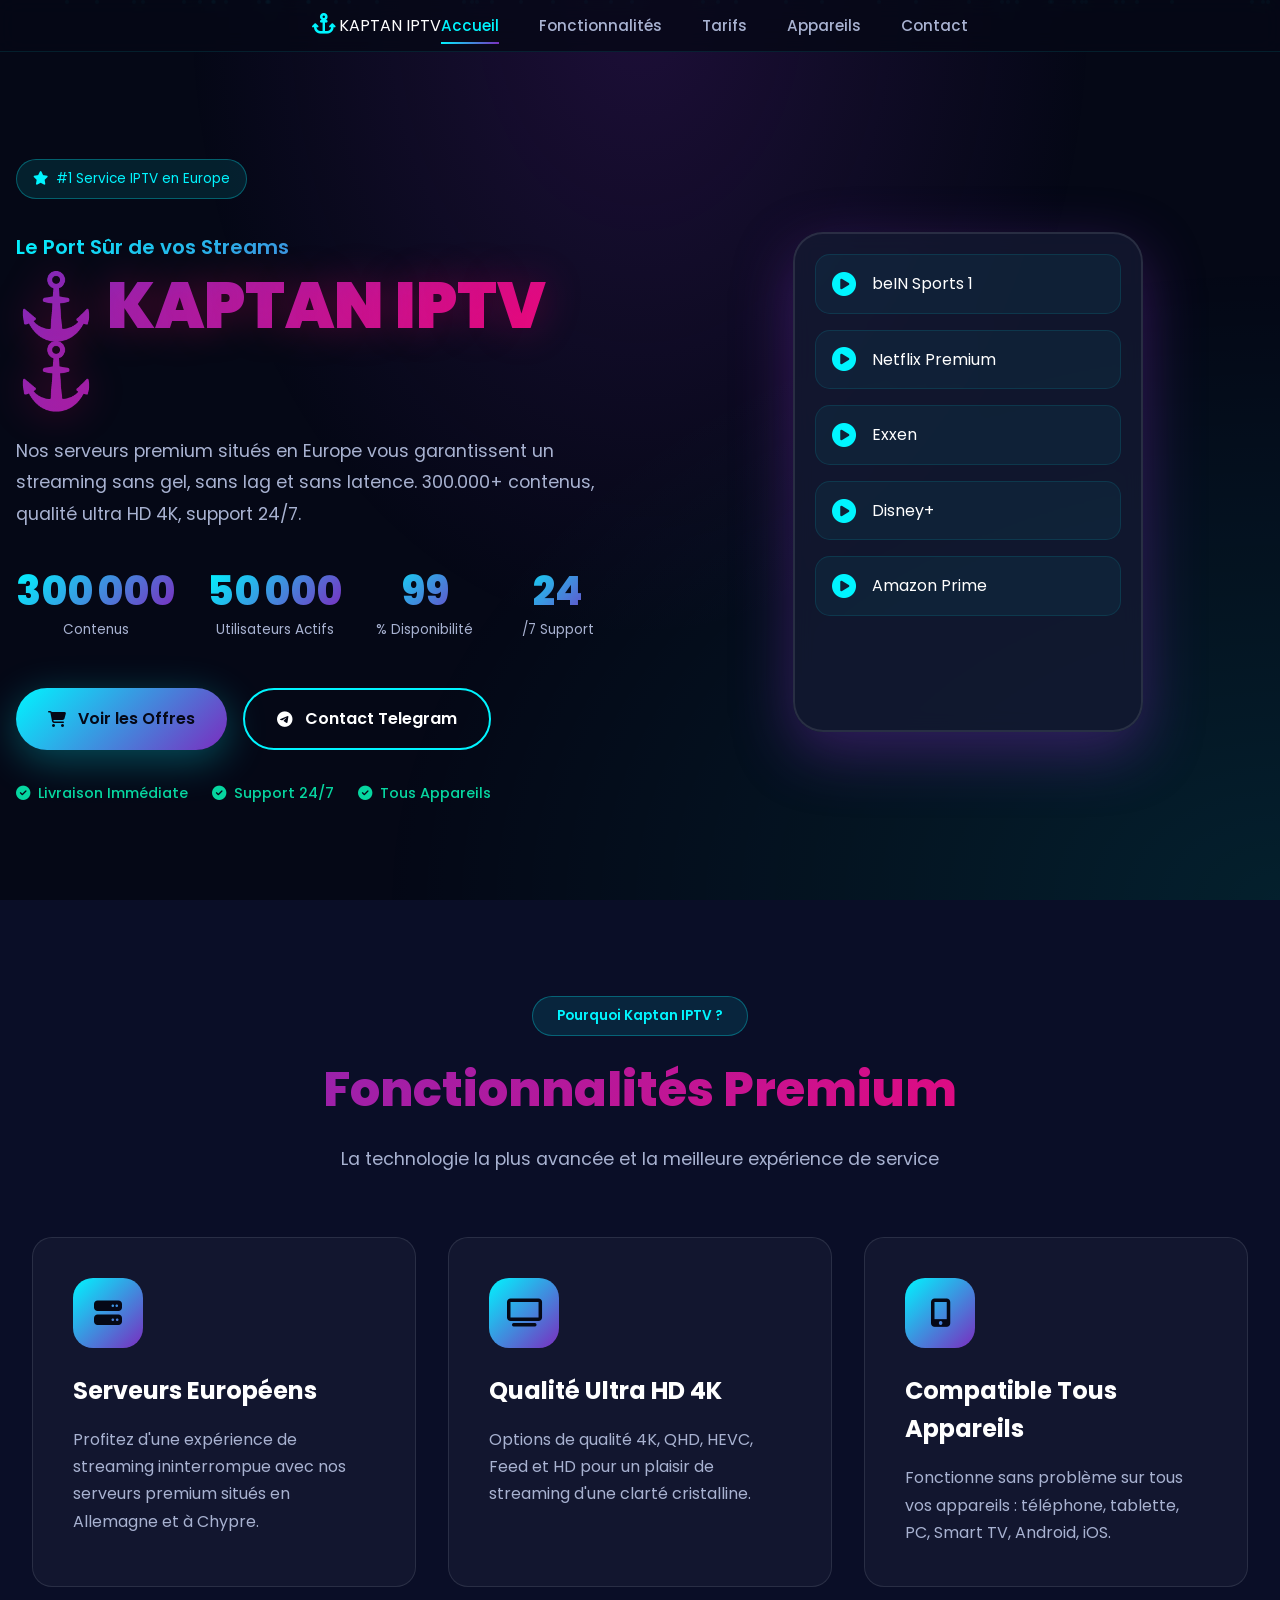
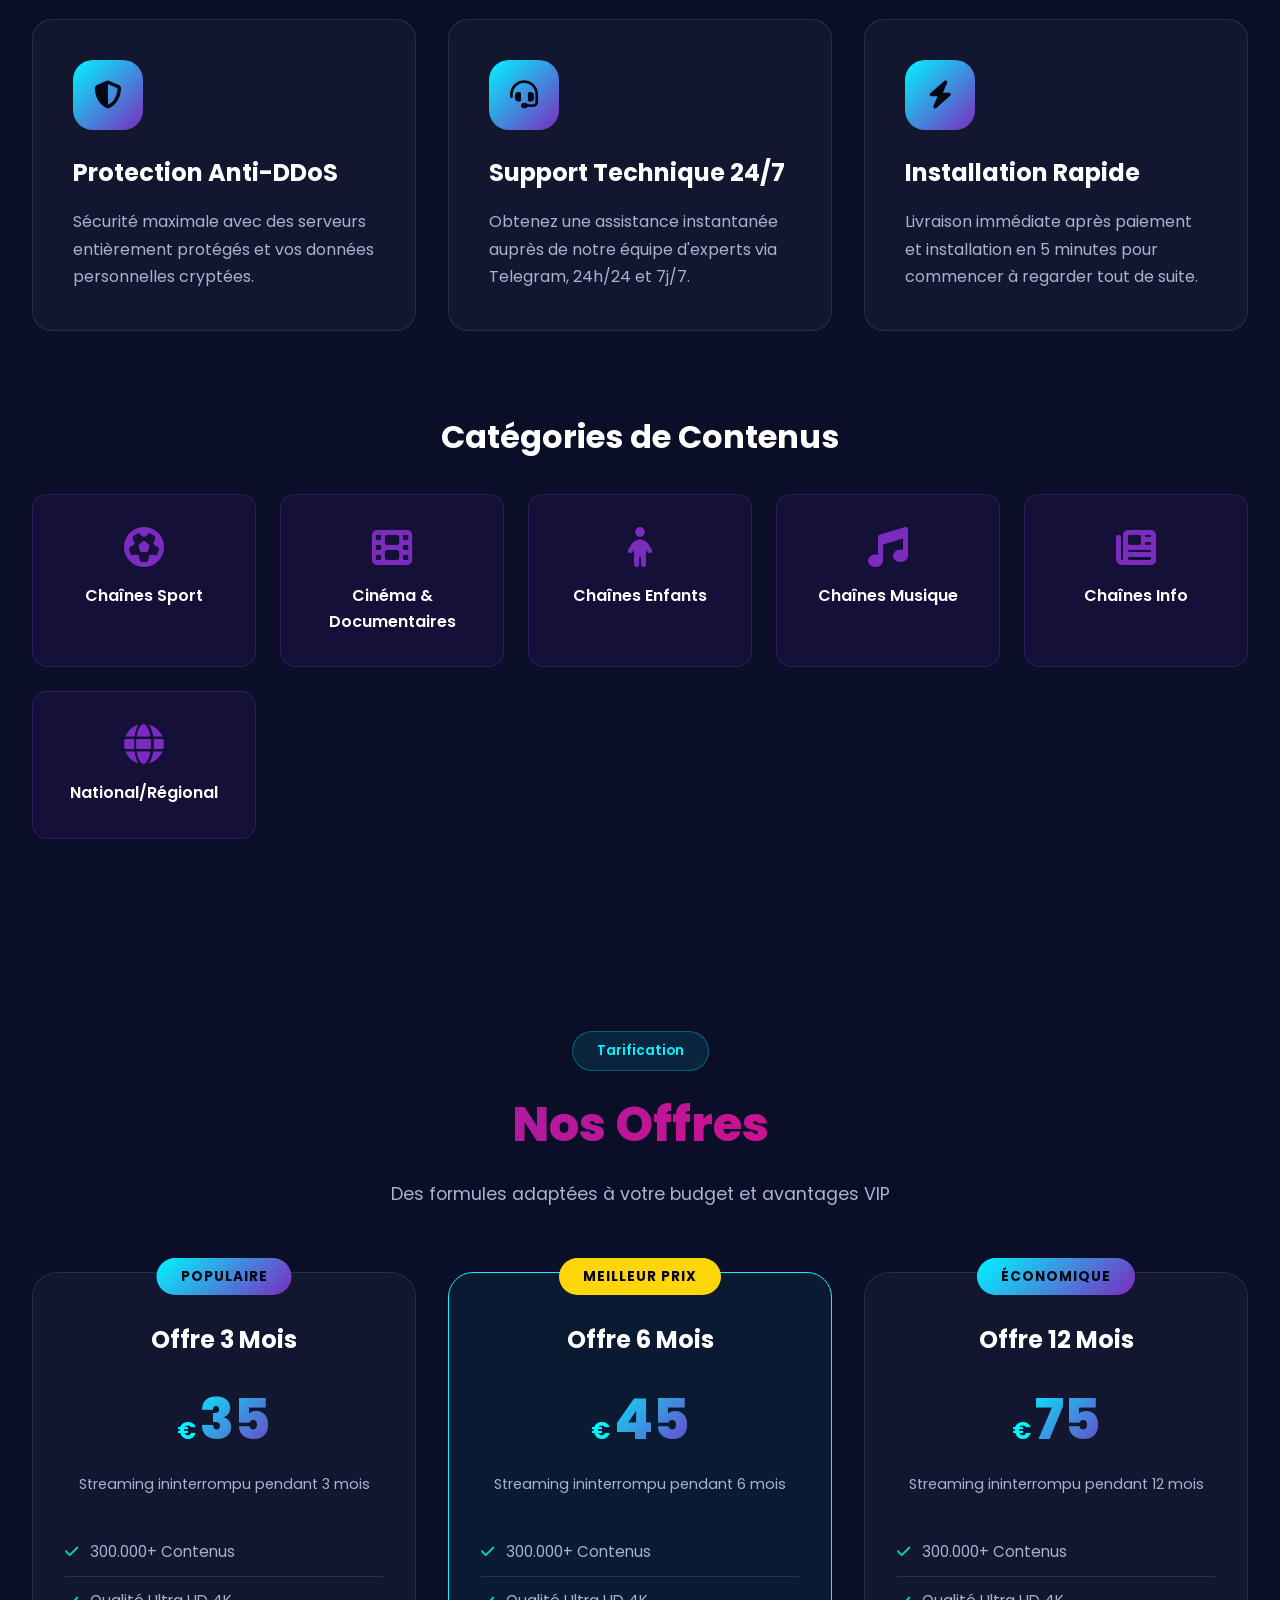
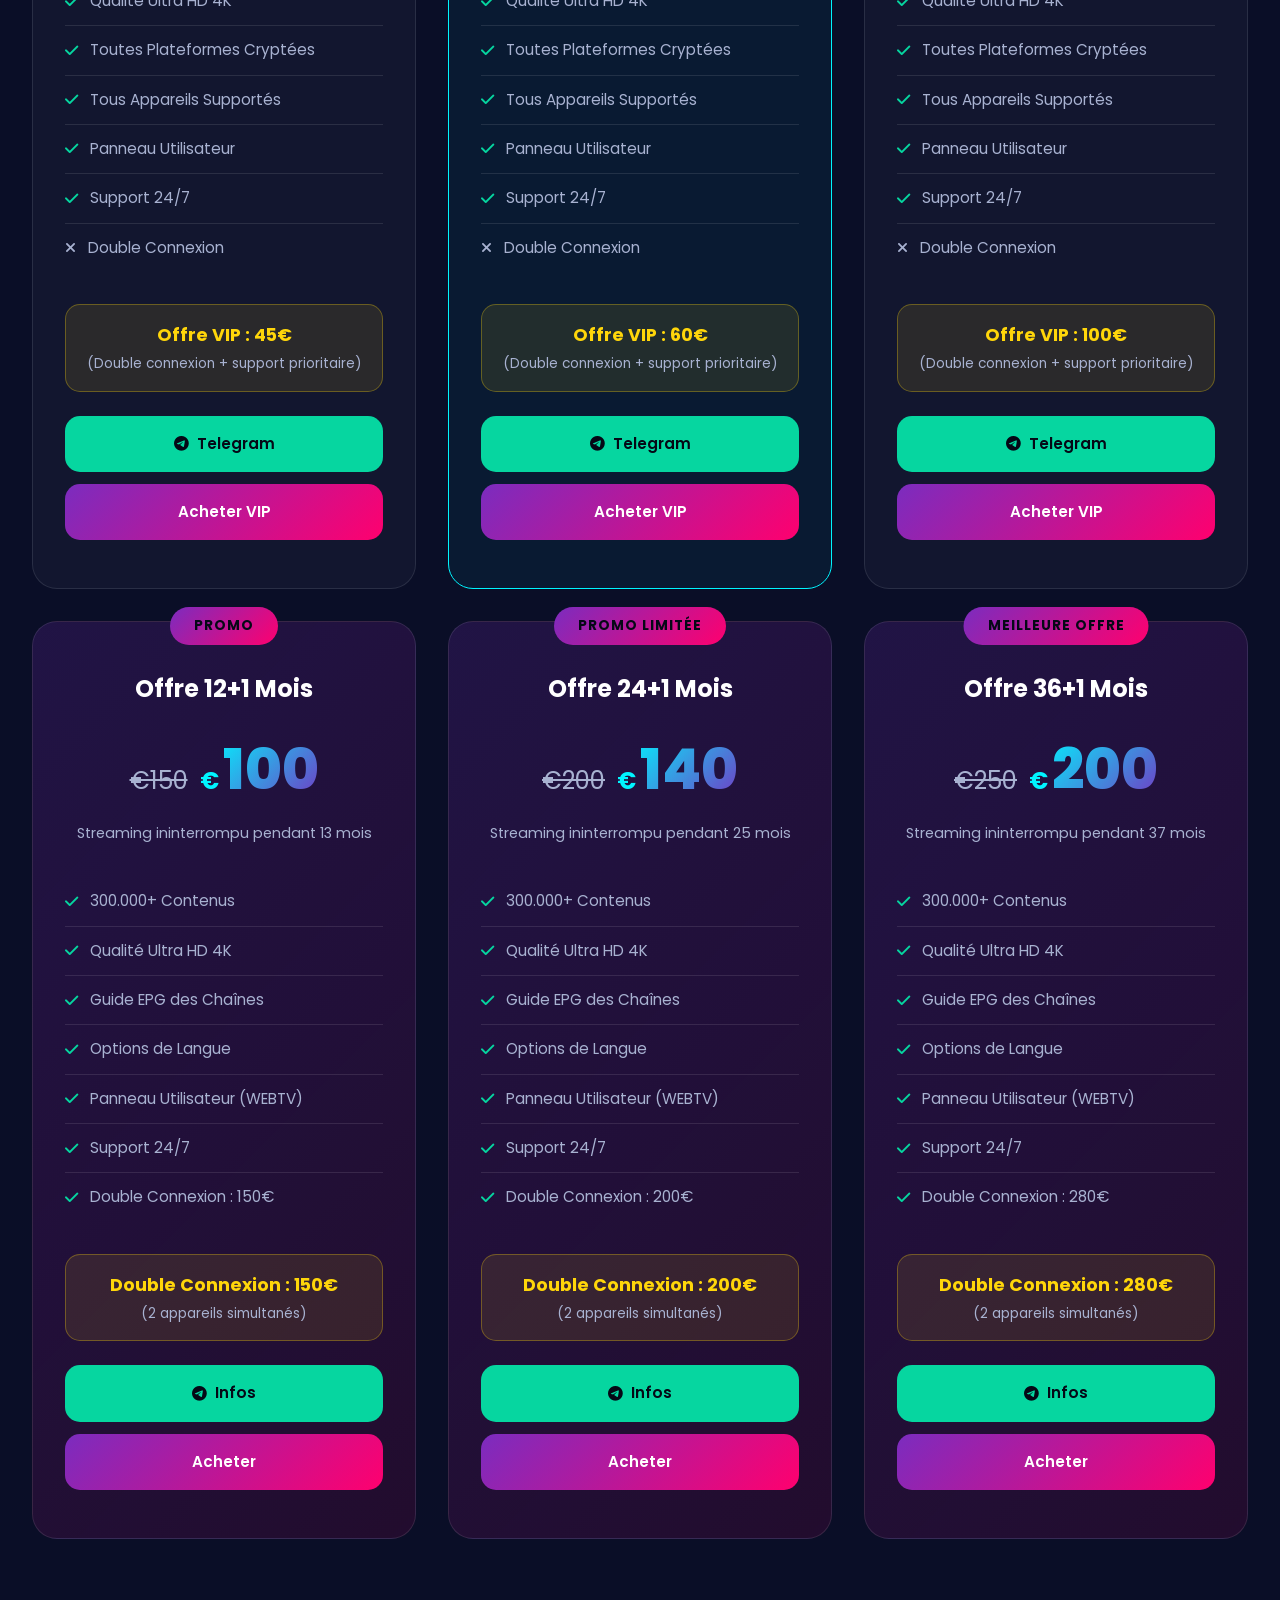
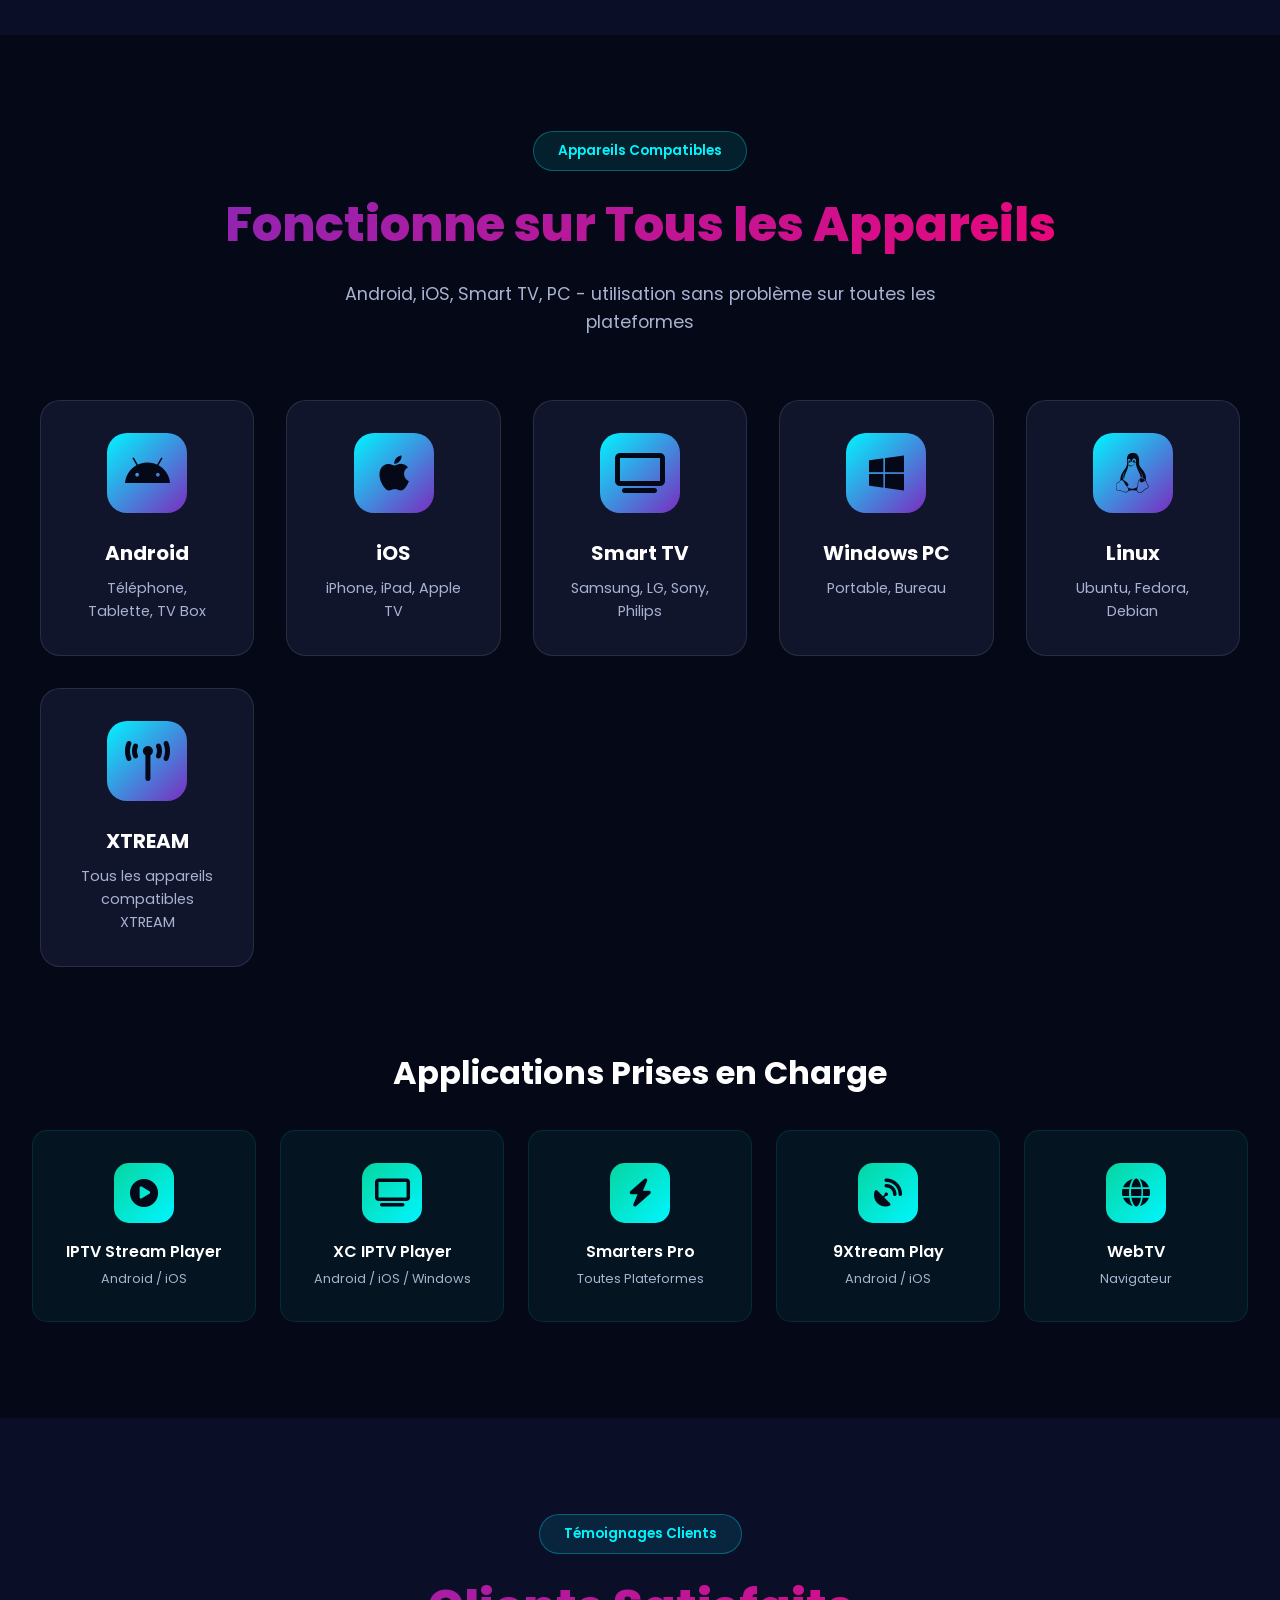
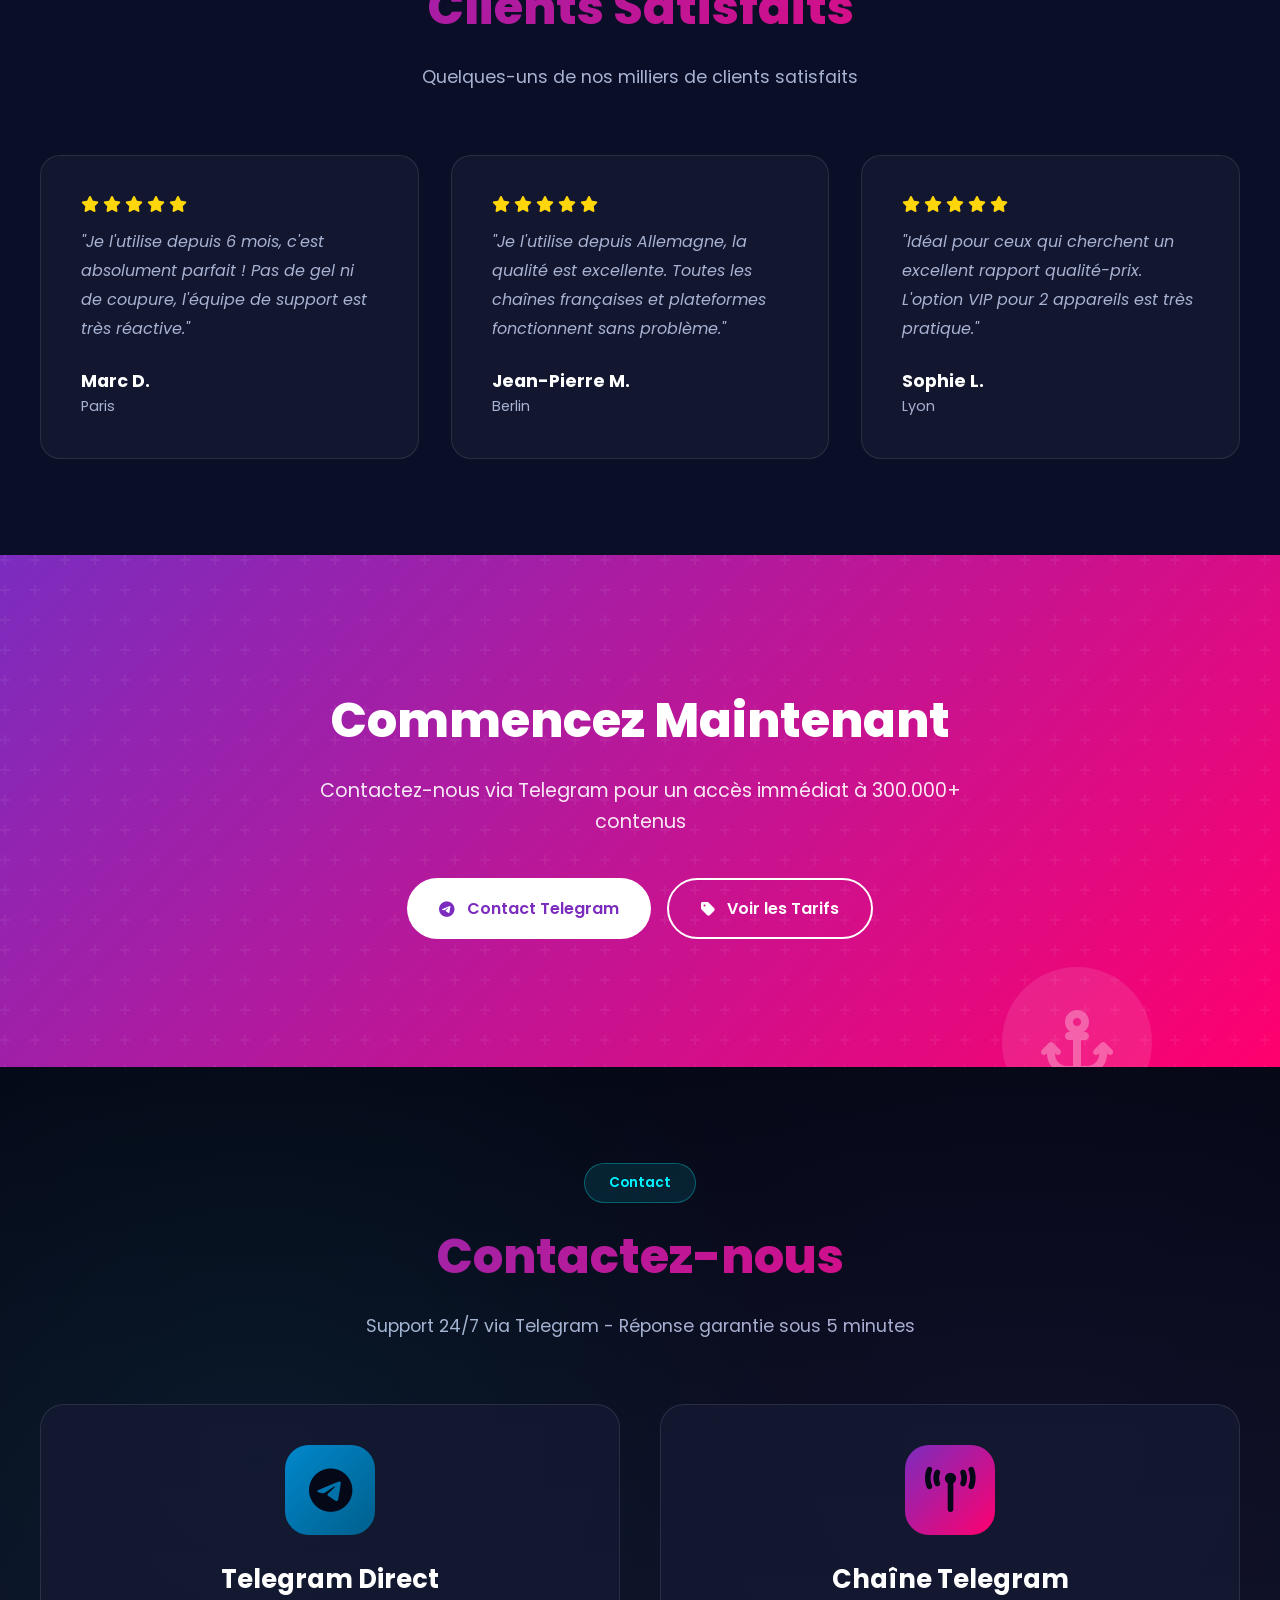
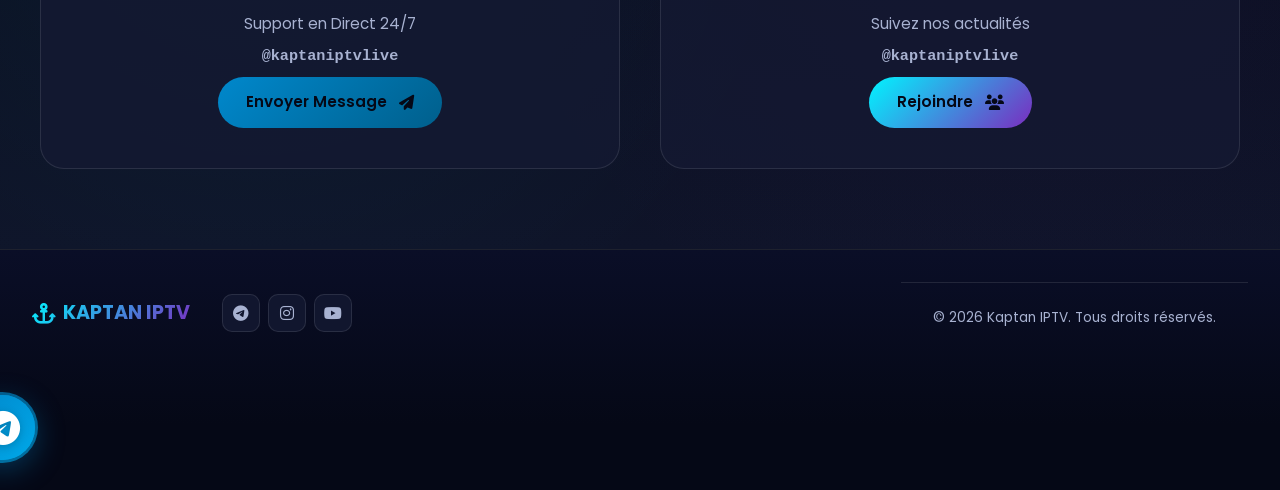
==== commit a20fb7e3: "Simplify navbar and remove email card from contact section Changes: - Remove Telegram button from na" ====
--- a/index.html
+++ b/index.html
@@ -18,8 +18,8 @@
     <noscript>
         <link rel="stylesheet" href="https://cdnjs.cloudflare.com/ajax/libs/font-awesome/6.5.1/css/all.min.css">
     </noscript>
-    <link rel="stylesheet" href="style.css?v=5">
-    <link rel="stylesheet" href="mobile-enhancements.css?v=5">
+    <link rel="stylesheet" href="style.css?v=6">
+    <link rel="stylesheet" href="mobile-enhancements.css?v=6">
     <link rel="manifest" href="manifest.json">
     <link rel="icon" type="image/png" href="https://cdn-icons-png.flaticon.com/512/3774/3774299.png">
     <link rel="apple-touch-icon" href="https://cdn-icons-png.flaticon.com/512/3774/3774299.png">
@@ -84,18 +84,6 @@
                 <li><a href="#cihazlar" class="nav-link">Appareils</a></li>
                 <li><a href="#iletisim" class="nav-link">Contact</a></li>
             </ul>
-
-            <div class="nav-actions">
-                <a href="https://t.me/kaptaniptvlive" target="_blank" class="btn-telegram">
-                    <i class="fab fa-telegram"></i>
-                    <span>Telegram</span>
-                </a>
-                <button class="nav-toggle" id="nav-toggle" aria-label="Menu">
-                    <span></span>
-                    <span></span>
-                    <span></span>
-                </button>
-            </div>
         </div>
     </nav>
 
@@ -772,20 +760,6 @@
                     <i class="fas fa-users"></i>
                 </a>
             </div>
-
-            <div class="contact-card email-card">
-                <div class="contact-glow"></div>
-                <div class="contact-icon">
-                    <i class="fas fa-envelope"></i>
-                </div>
-                <h3>E-mail</h3>
-                <p>Support par email</p>
-                <p class="contact-detail">kaptanserver09@gmail.com</p>
-                <a href="mailto:kaptanserver09@gmail.com?subject=Demande%20d'information%20Kaptan%20IPTV" class="contact-link">
-                    <span>Envoyer Mail</span>
-                    <i class="fas fa-arrow-right"></i>
-                </a>
-            </div>
         </div>
     </section>
 
@@ -828,6 +802,6 @@
         <i class="fas fa-chevron-up"></i>
     </button>
 
-    <script src="script.js?v=5"></script>
+    <script src="script.js?v=6"></script>
 </body>
 </html>
--- a/style.css
+++ b/style.css
@@ -90,21 +90,25 @@
     left: 0;
     right: 0;
     z-index: 1000;
-    background: var(--glass);
-    backdrop-filter: blur(20px);
-    border-bottom: 1px solid var(--glass-border);
+    background: rgba(5, 8, 22, 0.8);
+    backdrop-filter: blur(10px);
+    border-bottom: 1px solid rgba(0, 245, 255, 0.1);
     transition: var(--transition);
 }
 
 .navbar.scrolled {
     background: rgba(5, 8, 22, 0.95);
-    box-shadow: 0 4px 30px rgba(0, 0, 0, 0.3);
+    box-shadow: 0 2px 20px rgba(0, 0, 0, 0.2);
 }
 
 .nav-container {
     max-width: 1400px;
     margin: 0 auto;
-    padding: 1rem 2rem;
+    padding: 0.8rem 2rem;
+    display: flex;
+    justify-content: center;
+    align-items: center;
+}
     display: flex;
     justify-content: space-between;
     align-items: center;
@@ -113,9 +117,9 @@
 .nav-logo {
     display: flex;
     align-items: center;
-    gap: 0.75rem;
-    font-size: 1.5rem;
-    font-weight: 800;
+    gap: 0.5rem;
+    font-size: 1.2rem;
+    font-weight: 700;
     background: var(--gradient-1);
     -webkit-background-clip: text;
     -webkit-text-fill-color: transparent;
@@ -123,7 +127,7 @@
 }
 
 .nav-logo i {
-    font-size: 1.75rem;
+    font-size: 1.3rem;
     color: var(--primary-color);
 }
 
@@ -1755,23 +1759,24 @@
 @media (max-width: 768px) {
     /* ========== NAVIGATION ========== */
     .navbar {
-        padding: 0.75rem 1.25rem;
-        background: rgba(5, 8, 22, 0.98);
-        backdrop-filter: blur(20px);
-        box-shadow: 0 2px 20px rgba(0, 0, 0, 0.3);
+        padding: 0.5rem 1rem;
+        background: rgba(5, 8, 22, 0.9);
+        backdrop-filter: blur(10px);
+        box-shadow: 0 1px 10px rgba(0, 0, 0, 0.2);
+        border-bottom: 1px solid rgba(0, 245, 255, 0.05);
     }
 
     .nav-container {
-        padding: 0.5rem 0;
+        padding: 0;
     }
 
     .nav-logo {
+        font-size: 1rem;
+        letter-spacing: -0.3px;
+    }
+
+    .nav-logo i {
         font-size: 1.1rem;
-        letter-spacing: -0.5px;
-    }
-
-    .nav-logo i {
-        font-size: 1.3rem;
     }
 
     .nav-menu {
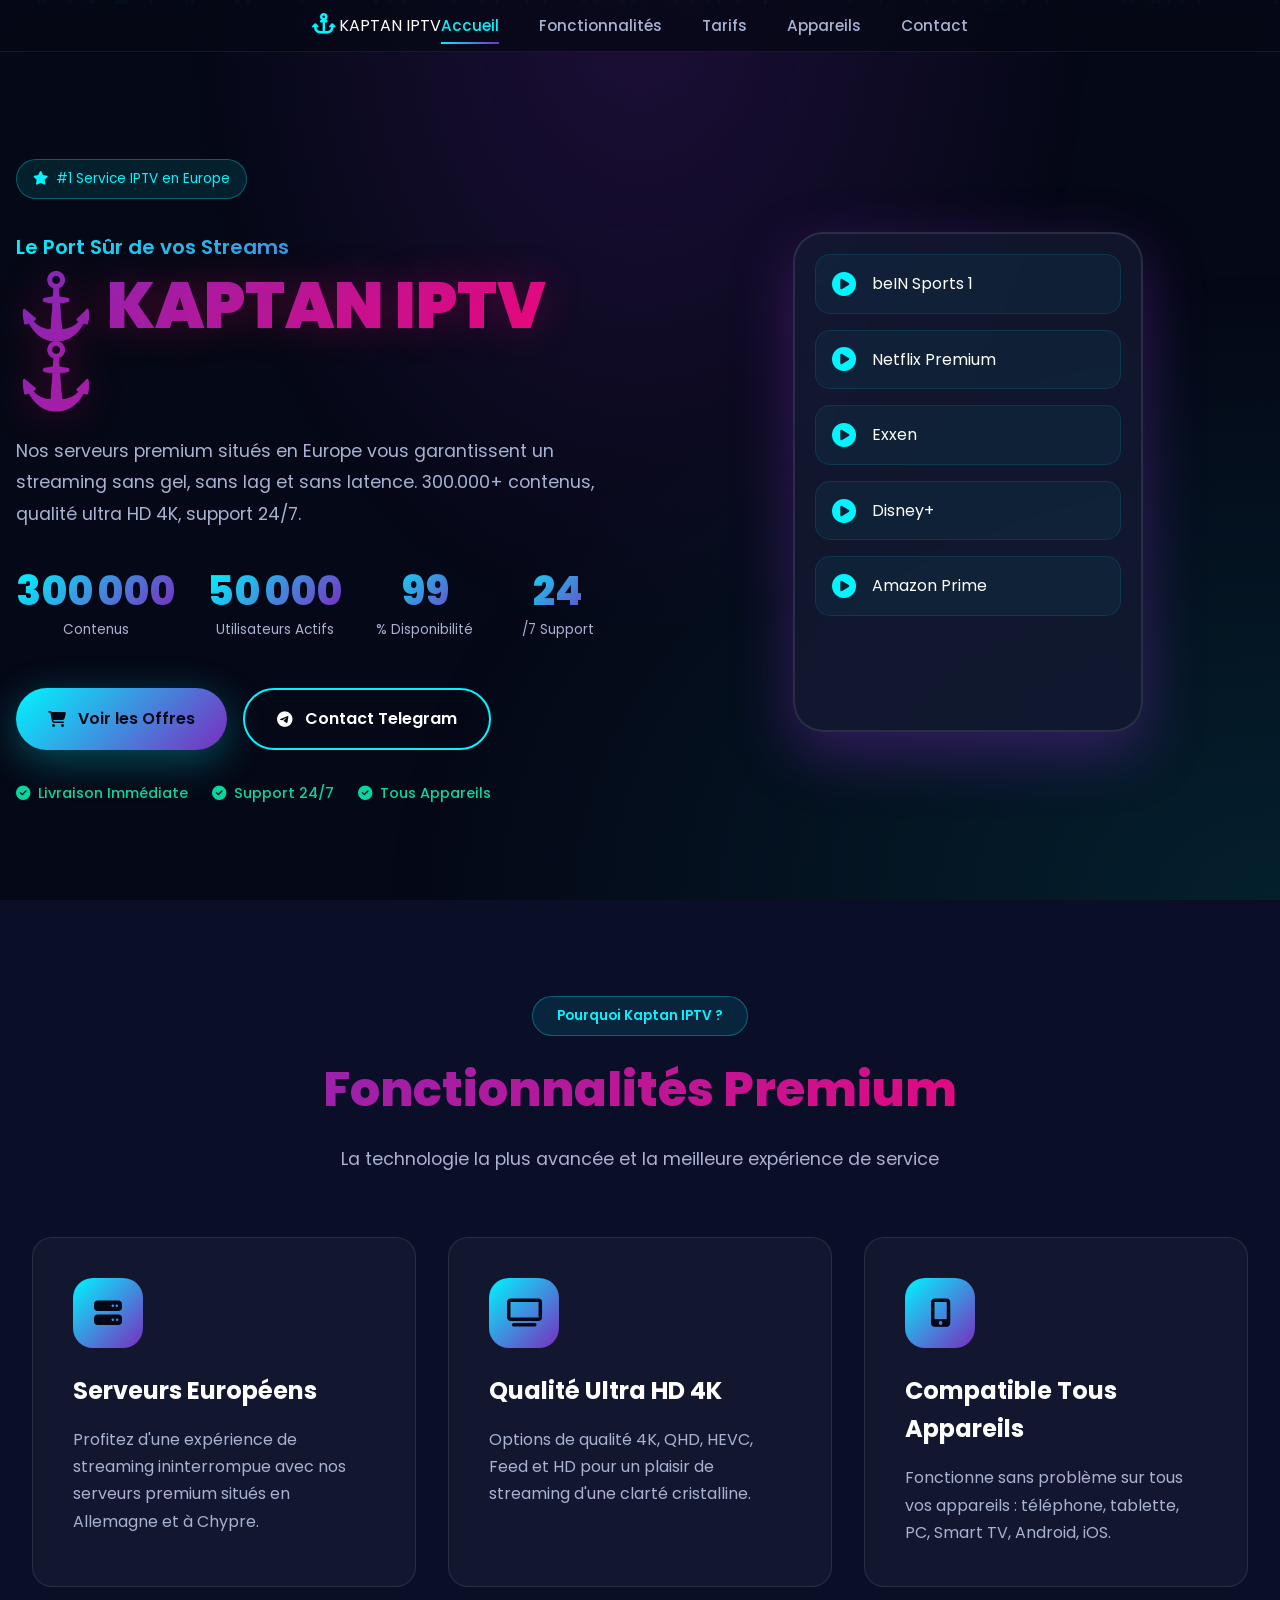
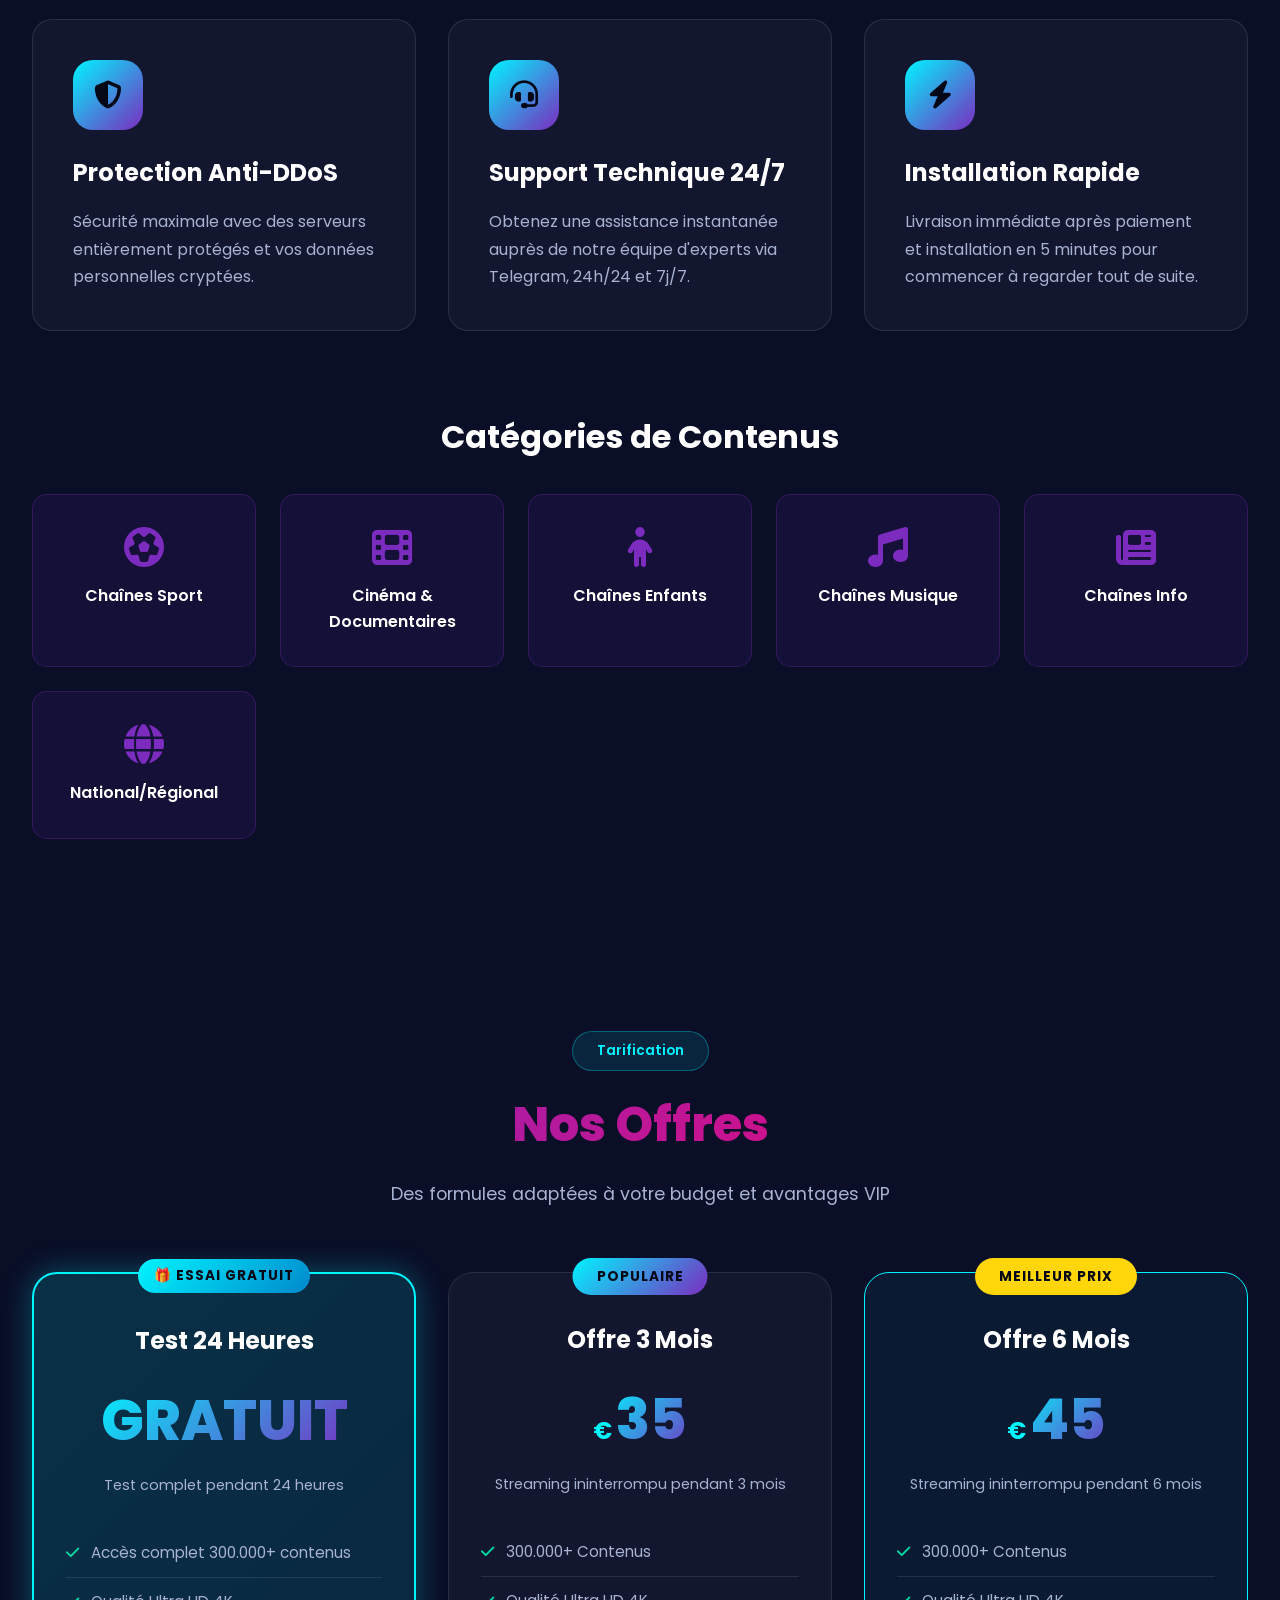
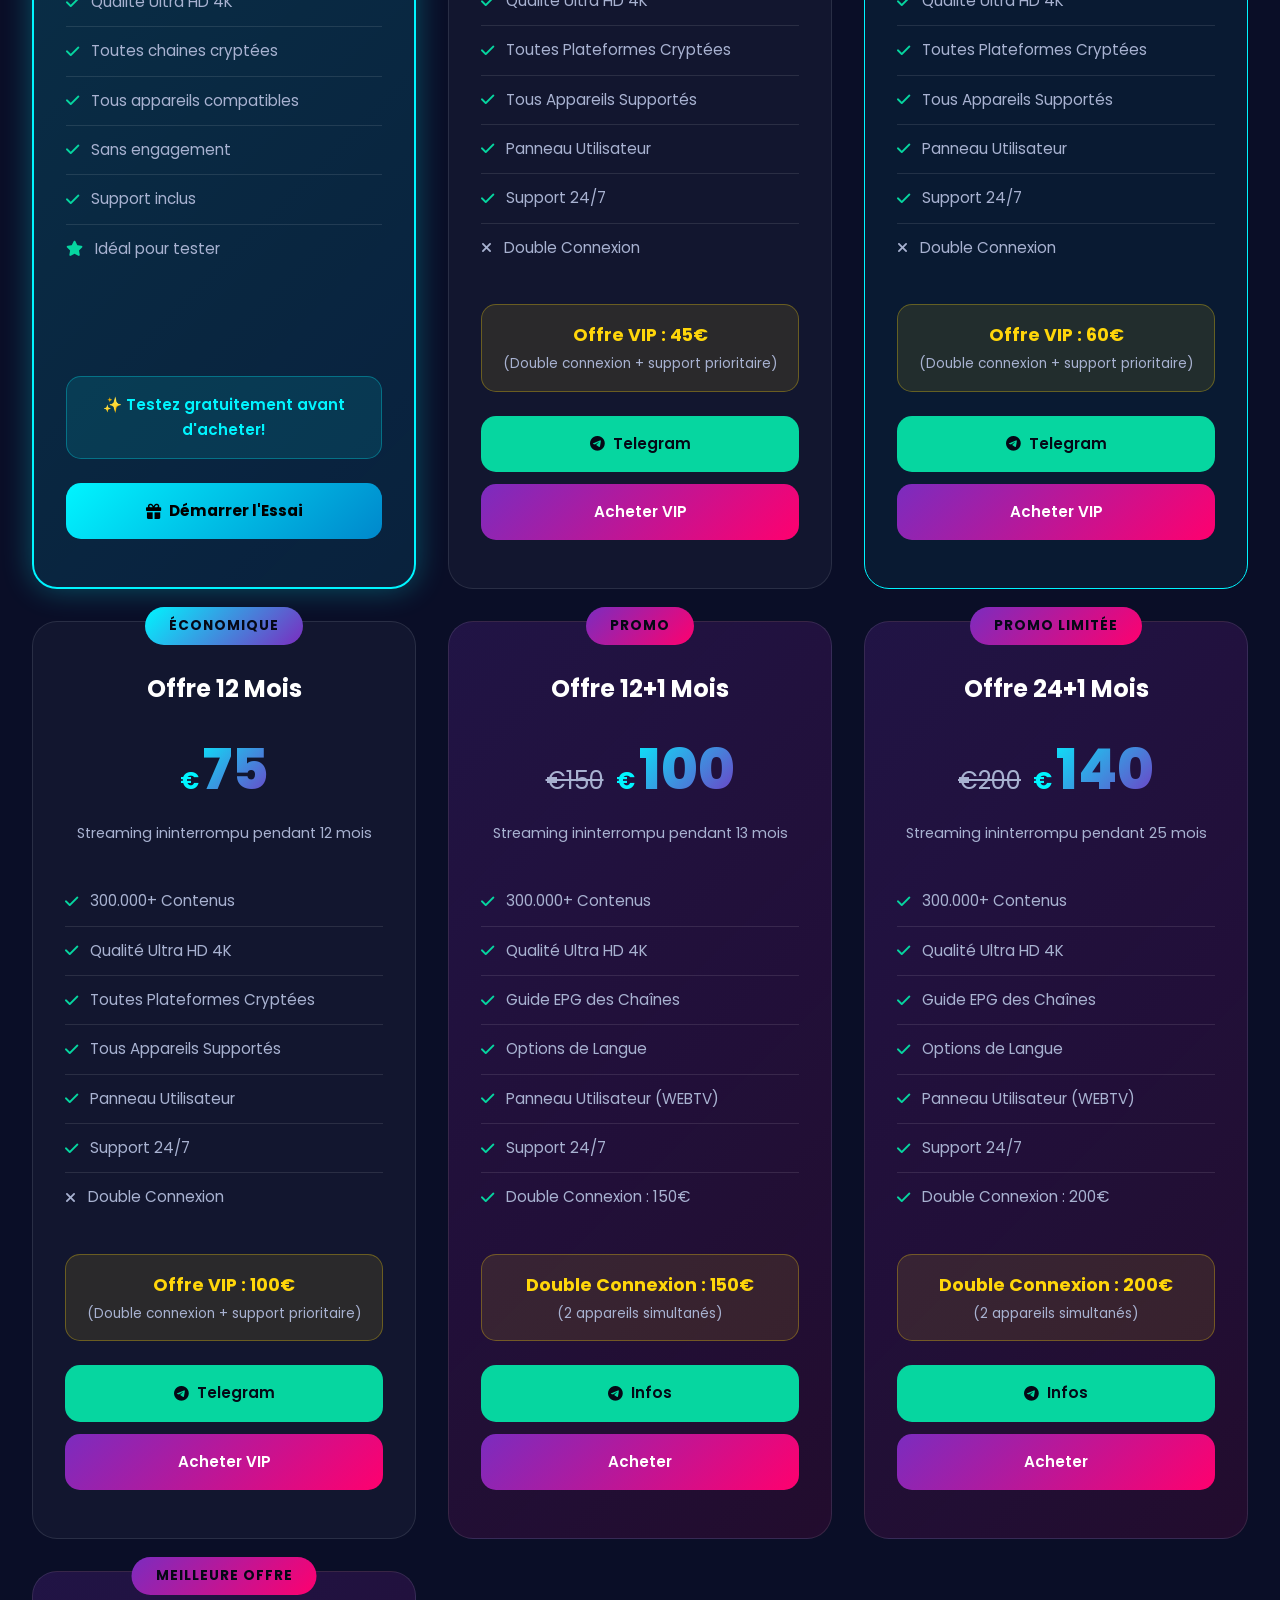
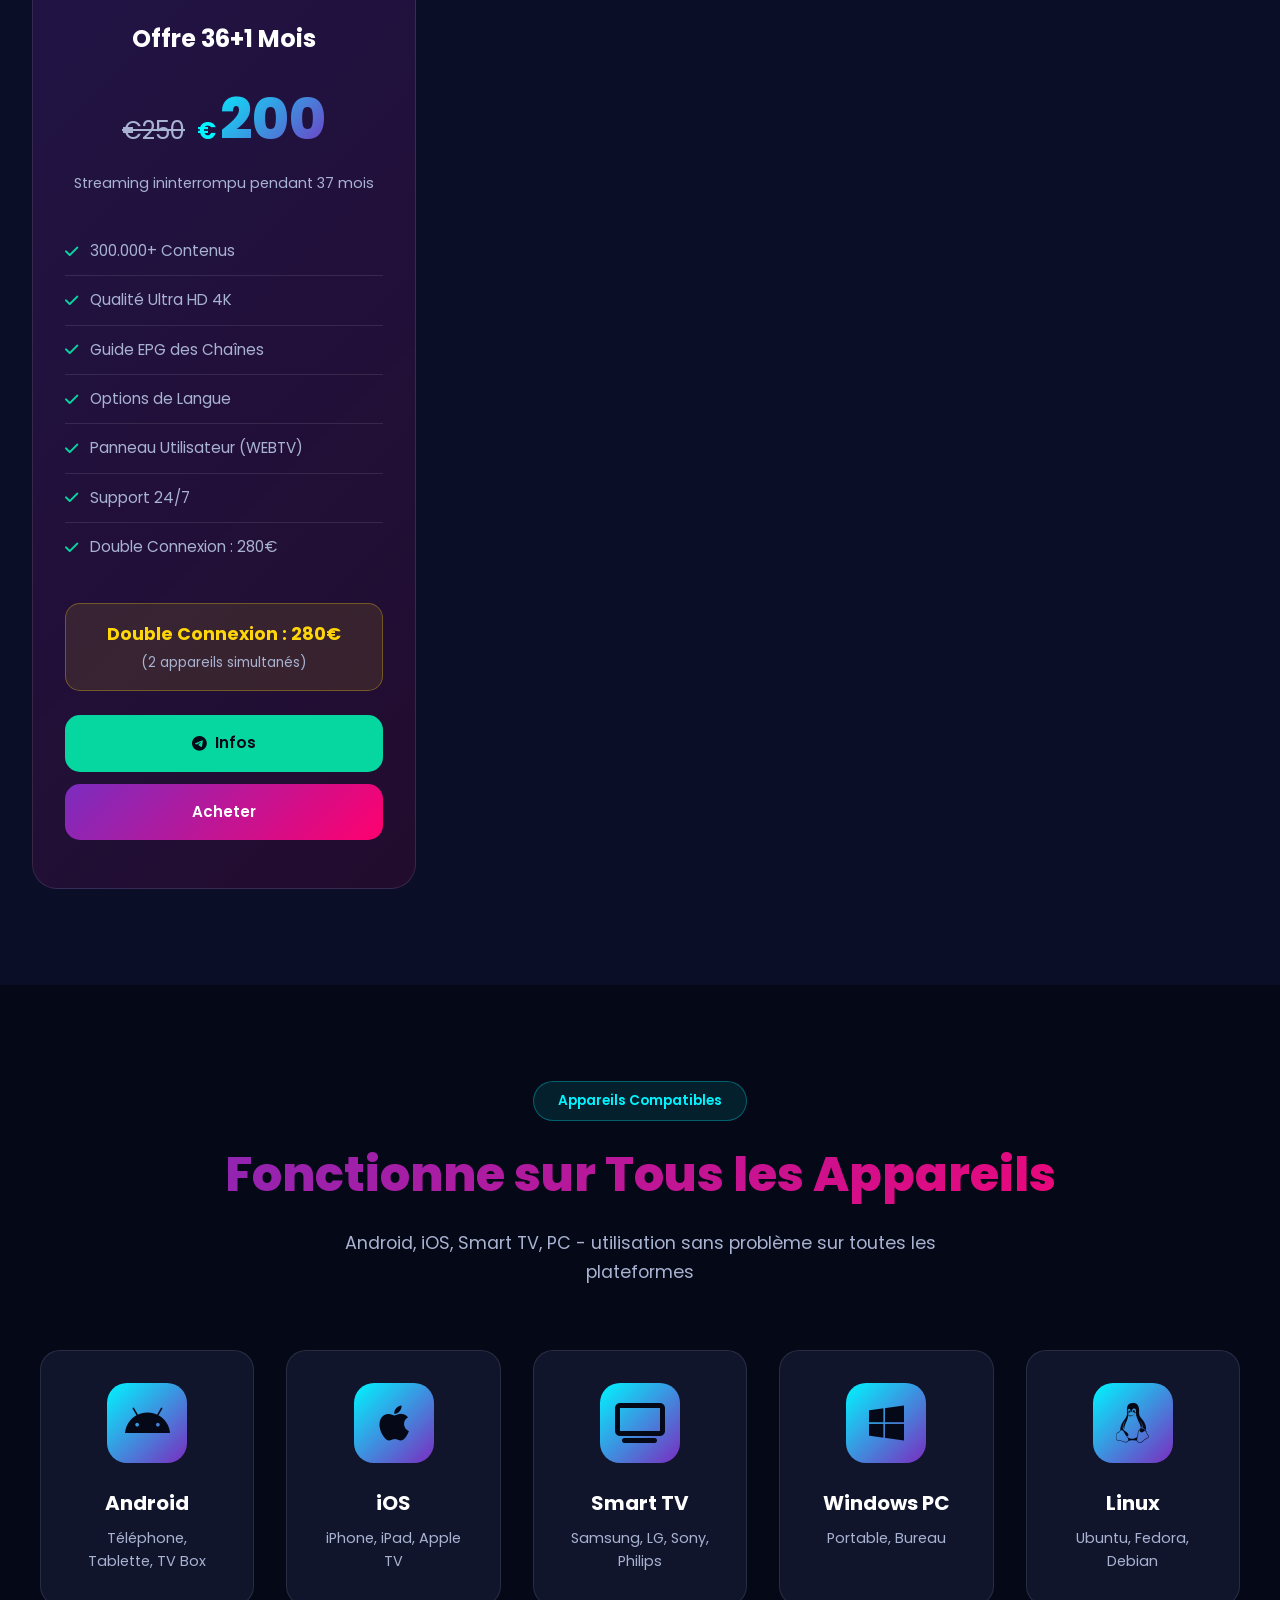
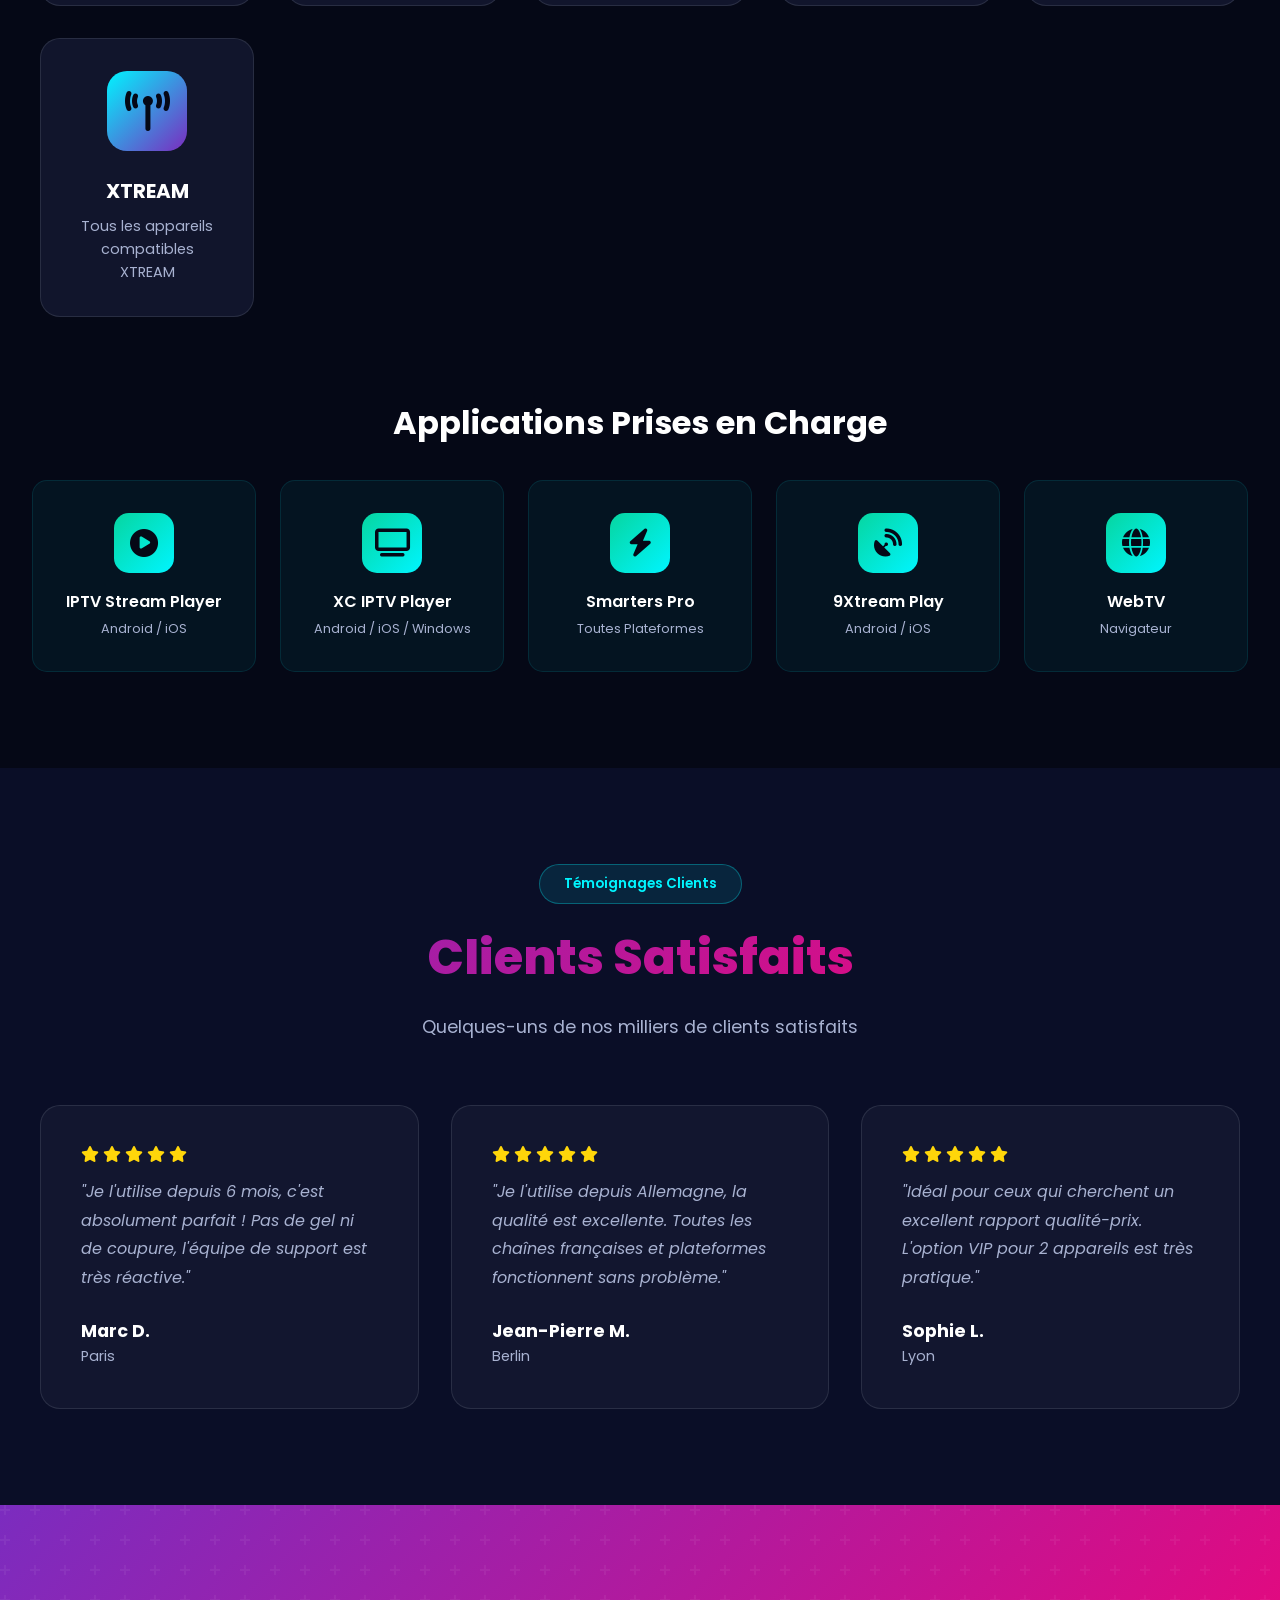
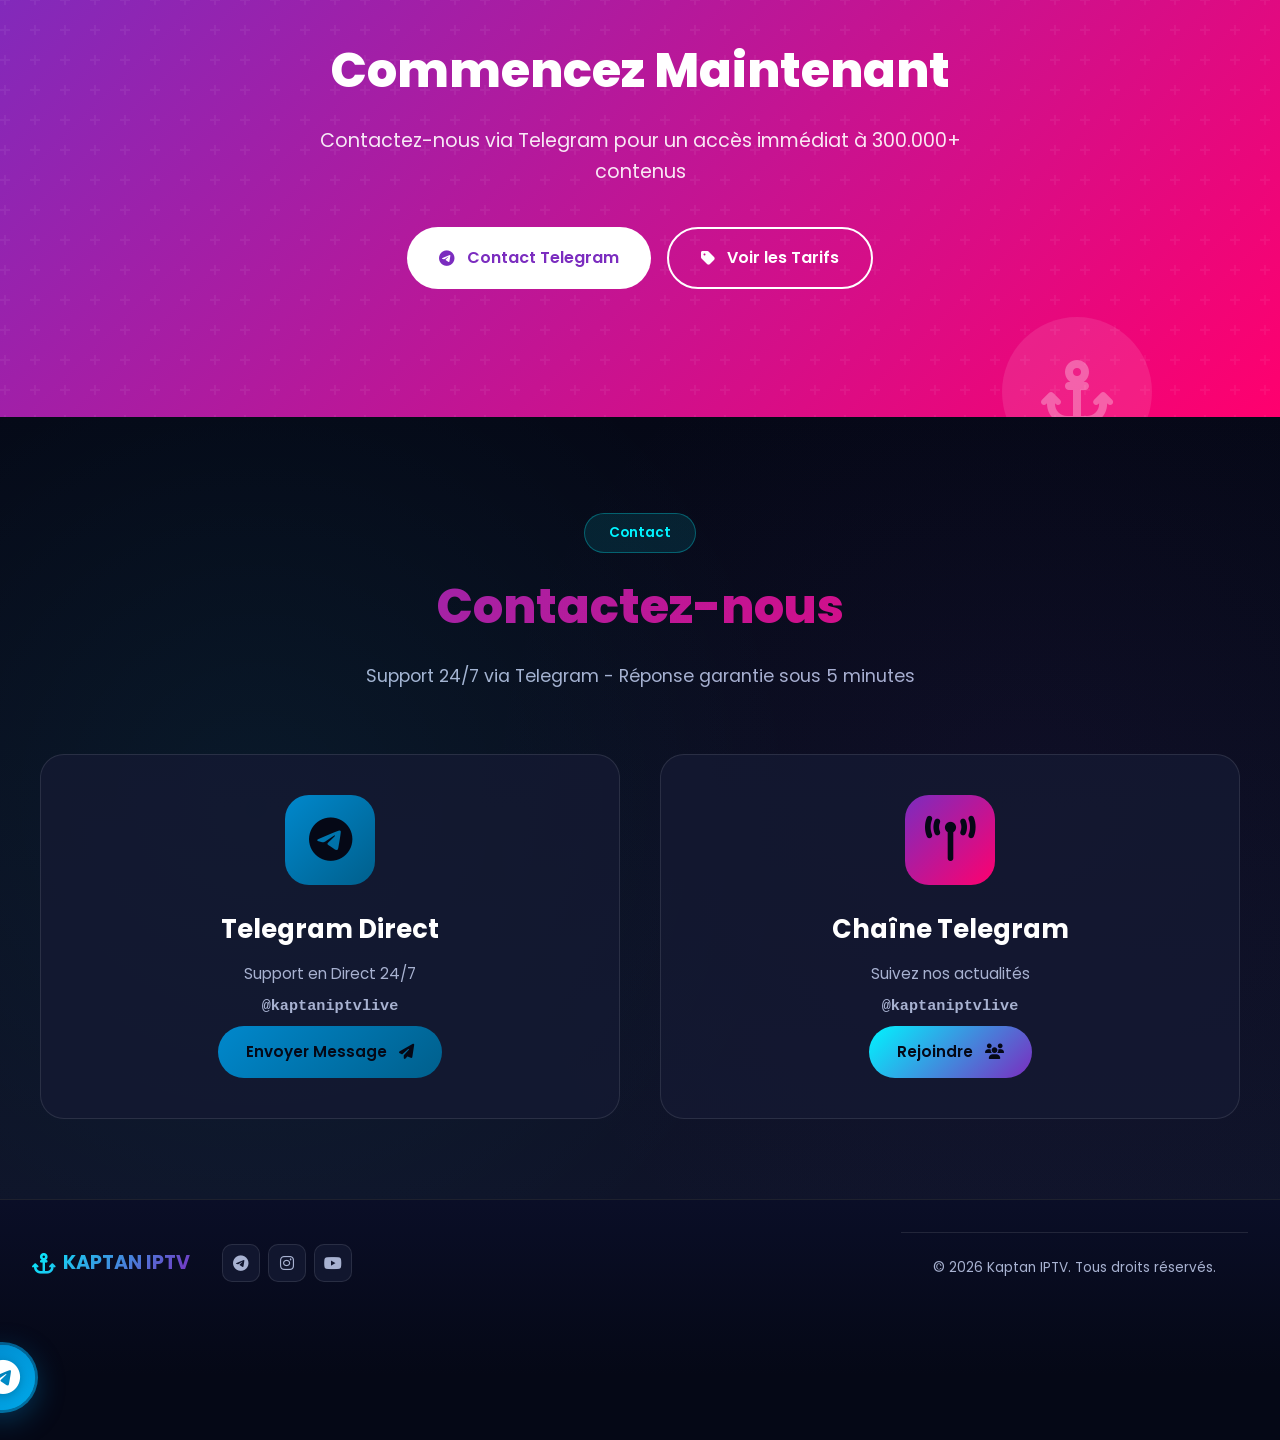
==== commit f558c1b5: "Add 24h free trial offer to pricing section Changes: - Add new pricing card for 24h free trial - Spe" ====
--- a/index.html
+++ b/index.html
@@ -18,8 +18,8 @@
     <noscript>
         <link rel="stylesheet" href="https://cdnjs.cloudflare.com/ajax/libs/font-awesome/6.5.1/css/all.min.css">
     </noscript>
-    <link rel="stylesheet" href="style.css?v=6">
-    <link rel="stylesheet" href="mobile-enhancements.css?v=6">
+    <link rel="stylesheet" href="style.css?v=7">
+    <link rel="stylesheet" href="mobile-enhancements.css?v=7">
     <link rel="manifest" href="manifest.json">
     <link rel="icon" type="image/png" href="https://cdn-icons-png.flaticon.com/512/3774/3774299.png">
     <link rel="apple-touch-icon" href="https://cdn-icons-png.flaticon.com/512/3774/3774299.png">
@@ -310,6 +310,39 @@
         </div>
 
         <div class="pricing-grid" id="pricing-grid">
+            <!-- Essai Gratuit 24h -->
+            <div class="pricing-card trial">
+                <div class="pricing-badge trial-badge">🎁 Essai Gratuit</div>
+                <div class="pricing-header">
+                    <h3>Test 24 Heures</h3>
+                    <div class="pricing-price">
+                        <span class="amount">GRATUIT</span>
+                    </div>
+                    <p class="pricing-period">Test complet pendant 24 heures</p>
+                </div>
+
+                <ul class="pricing-features">
+                    <li><i class="fas fa-check"></i> Accès complet 300.000+ contenus</li>
+                    <li><i class="fas fa-check"></i> Qualité Ultra HD 4K</li>
+                    <li><i class="fas fa-check"></i> Toutes chaines cryptées</li>
+                    <li><i class="fas fa-check"></i> Tous appareils compatibles</li>
+                    <li><i class="fas fa-check"></i> Sans engagement</li>
+                    <li><i class="fas fa-check"></i> Support inclus</li>
+                    <li><i class="fas fa-star"></i> Idéal pour tester</li>
+                </ul>
+
+                <div class="pricing-trial-note">
+                    <p>✨ Testez gratuitement avant d'acheter!</p>
+                </div>
+
+                <div class="pricing-actions">
+                    <a href="https://t.me/kaptaniptvlive?text=Bonjour,%20je%20souhaite%20bénéficier%20de%20l'essai%20gratuit%2024h" target="_blank" class="btn-price trial-btn">
+                        <i class="fas fa-gift"></i>
+                        Démarrer l'Essai
+                    </a>
+                </div>
+            </div>
+
             <!-- 3 Aylık -->
             <div class="pricing-card">
                 <div class="pricing-badge">Populaire</div>
@@ -802,6 +835,6 @@
         <i class="fas fa-chevron-up"></i>
     </button>
 
-    <script src="script.js?v=6"></script>
+    <script src="script.js?v=7"></script>
 </body>
 </html>
--- a/style.css
+++ b/style.css
@@ -807,6 +807,12 @@
     background: linear-gradient(135deg, rgba(123, 44, 191, 0.2) 0%, rgba(255, 0, 110, 0.1) 100%);
 }
 
+.pricing-card.trial {
+    background: linear-gradient(135deg, rgba(0, 245, 255, 0.15) 0%, rgba(0, 200, 255, 0.1) 100%);
+    border: 2px solid var(--primary-color);
+    box-shadow: 0 0 30px rgba(0, 245, 255, 0.3);
+}
+
 .pricing-badge {
     position: absolute;
     top: -15px;
@@ -831,6 +837,12 @@
     background: var(--gradient-2);
 }
 
+.pricing-badge.trial-badge {
+    background: linear-gradient(135deg, #00f5ff, #0088cc);
+    font-size: 0.85rem;
+    padding: 0.4rem 1rem;
+}
+
 .pricing-header {
     text-align: center;
     margin-bottom: 2rem;
@@ -926,6 +938,22 @@
     color: var(--text-secondary);
     font-size: 0.85rem;
     margin-top: 0.25rem;
+}
+
+.pricing-trial-note {
+    text-align: center;
+    padding: 1rem;
+    background: rgba(0, 245, 255, 0.1);
+    border: 1px solid rgba(0, 245, 255, 0.3);
+    border-radius: 15px;
+    margin-bottom: 1.5rem;
+}
+
+.pricing-trial-note p {
+    margin: 0;
+    color: var(--primary-color);
+    font-weight: 600;
+    font-size: 0.95rem;
 }
 
 .pricing-actions {
@@ -971,6 +999,27 @@
 .btn-buy:hover {
     transform: translateY(-2px);
     box-shadow: var(--shadow-2);
+}
+
+.btn-price.trial-btn {
+    background: linear-gradient(135deg, #00f5ff, #0088cc);
+    color: #000;
+    font-weight: 700;
+    animation: pulse-glow 2s infinite;
+}
+
+@keyframes pulse-glow {
+    0%, 100% {
+        box-shadow: 0 0 20px rgba(0, 245, 255, 0.4);
+    }
+    50% {
+        box-shadow: 0 0 30px rgba(0, 245, 255, 0.8);
+    }
+}
+
+.btn-price.trial-btn:hover {
+    transform: translateY(-2px) scale(1.05);
+    box-shadow: 0 0 40px rgba(0, 245, 255, 1);
 }
 
 /* Devices Section */
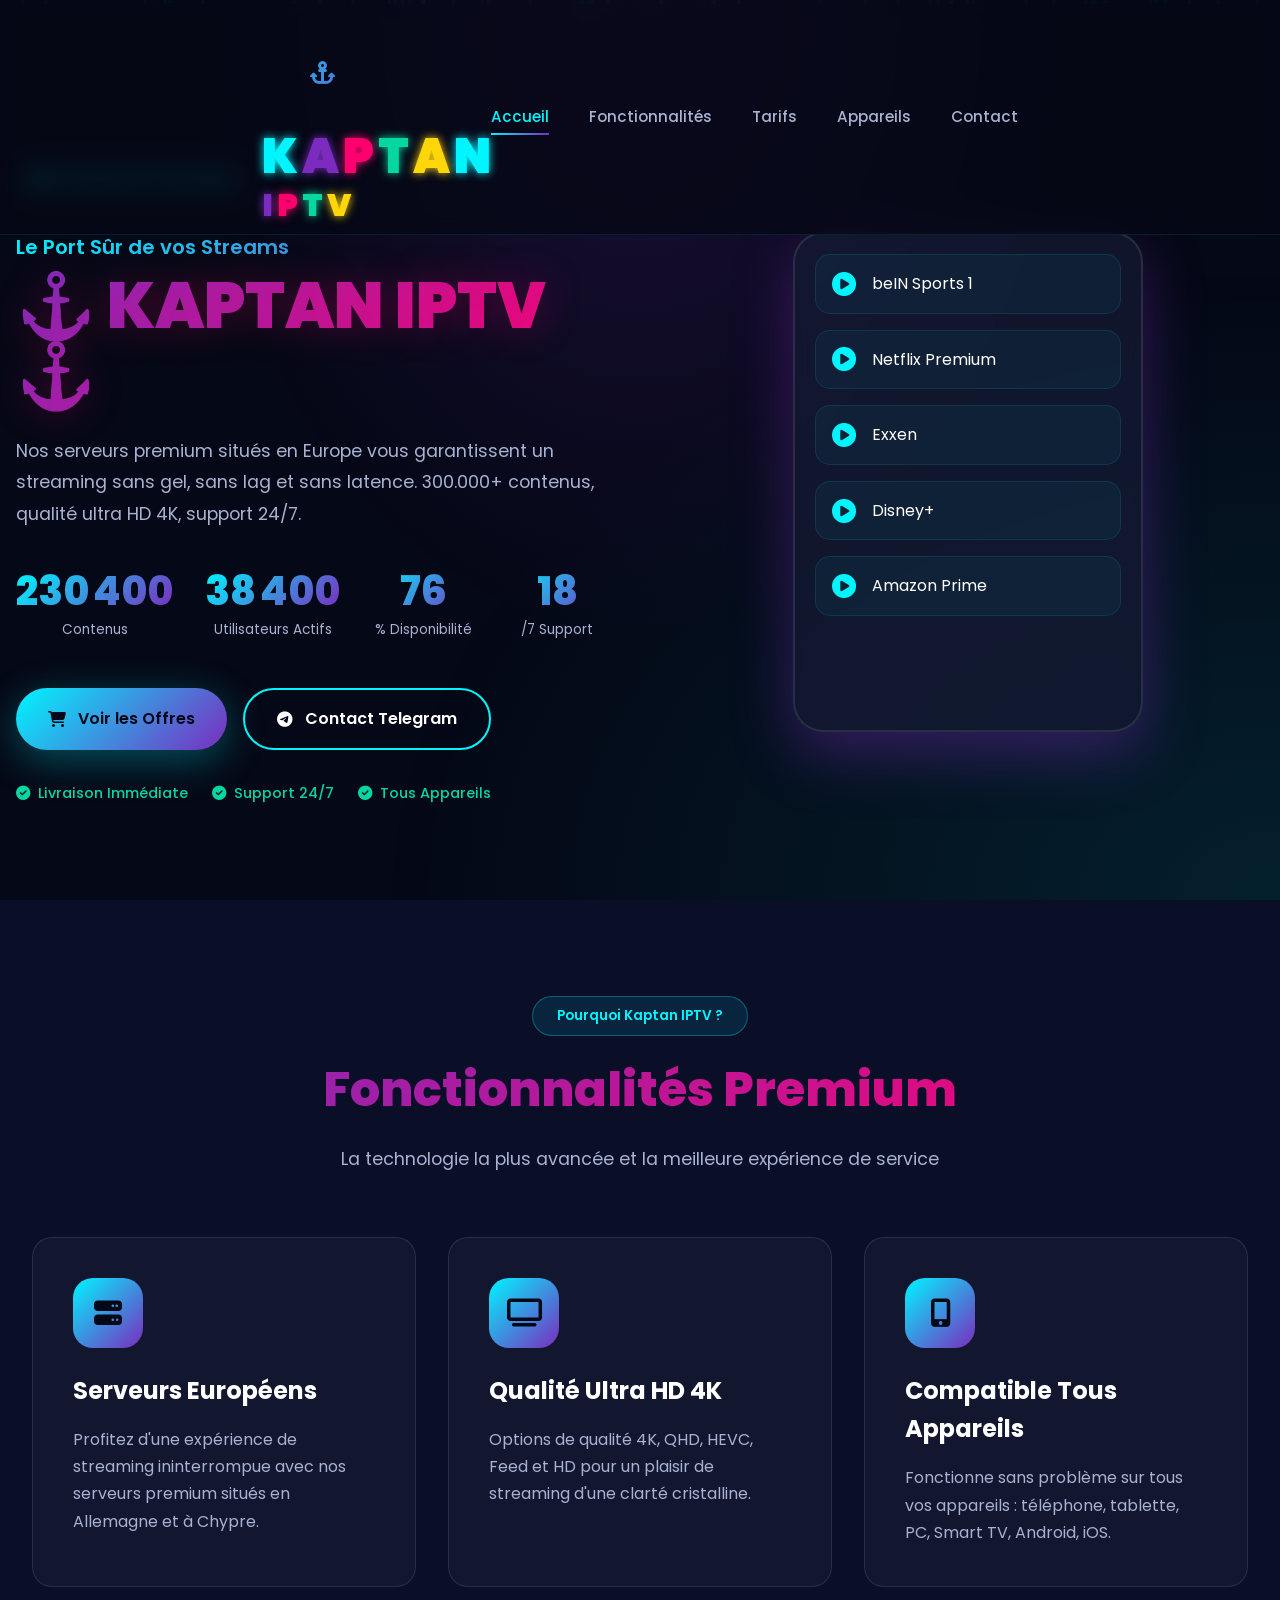
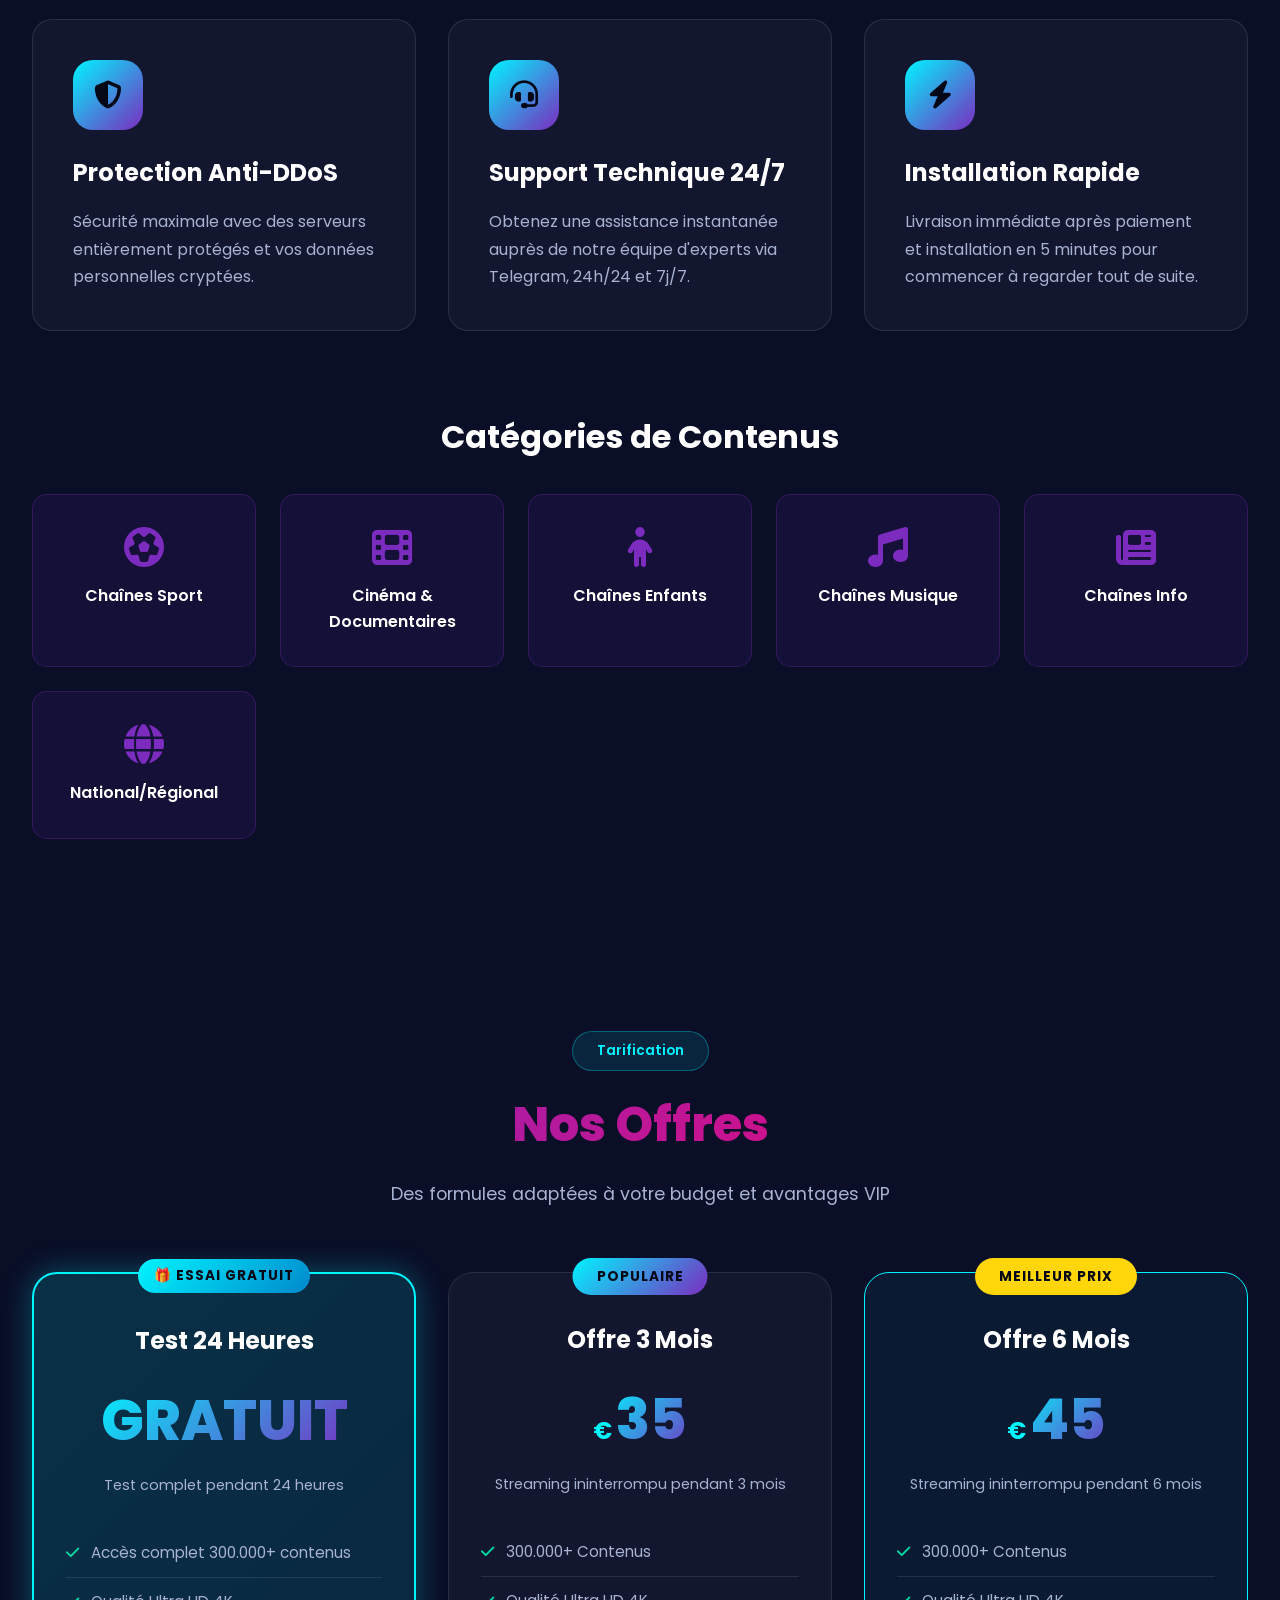
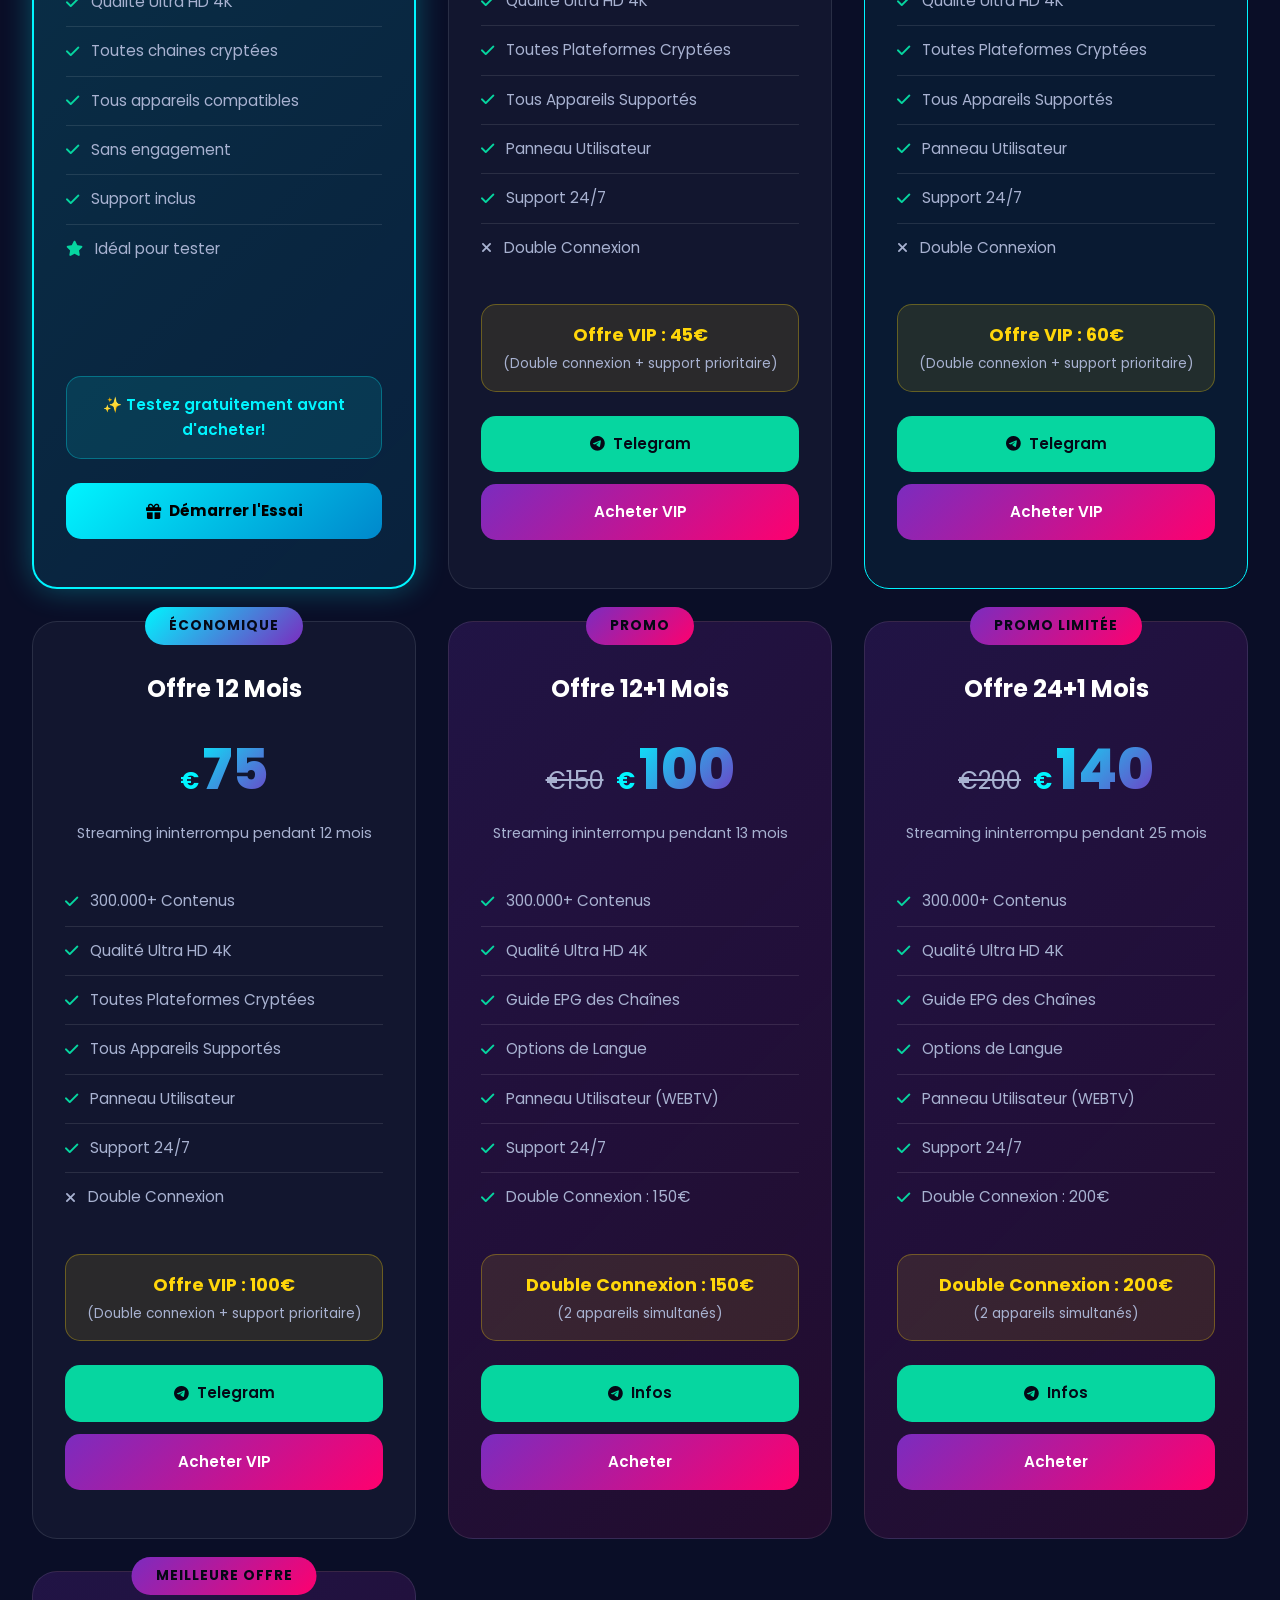
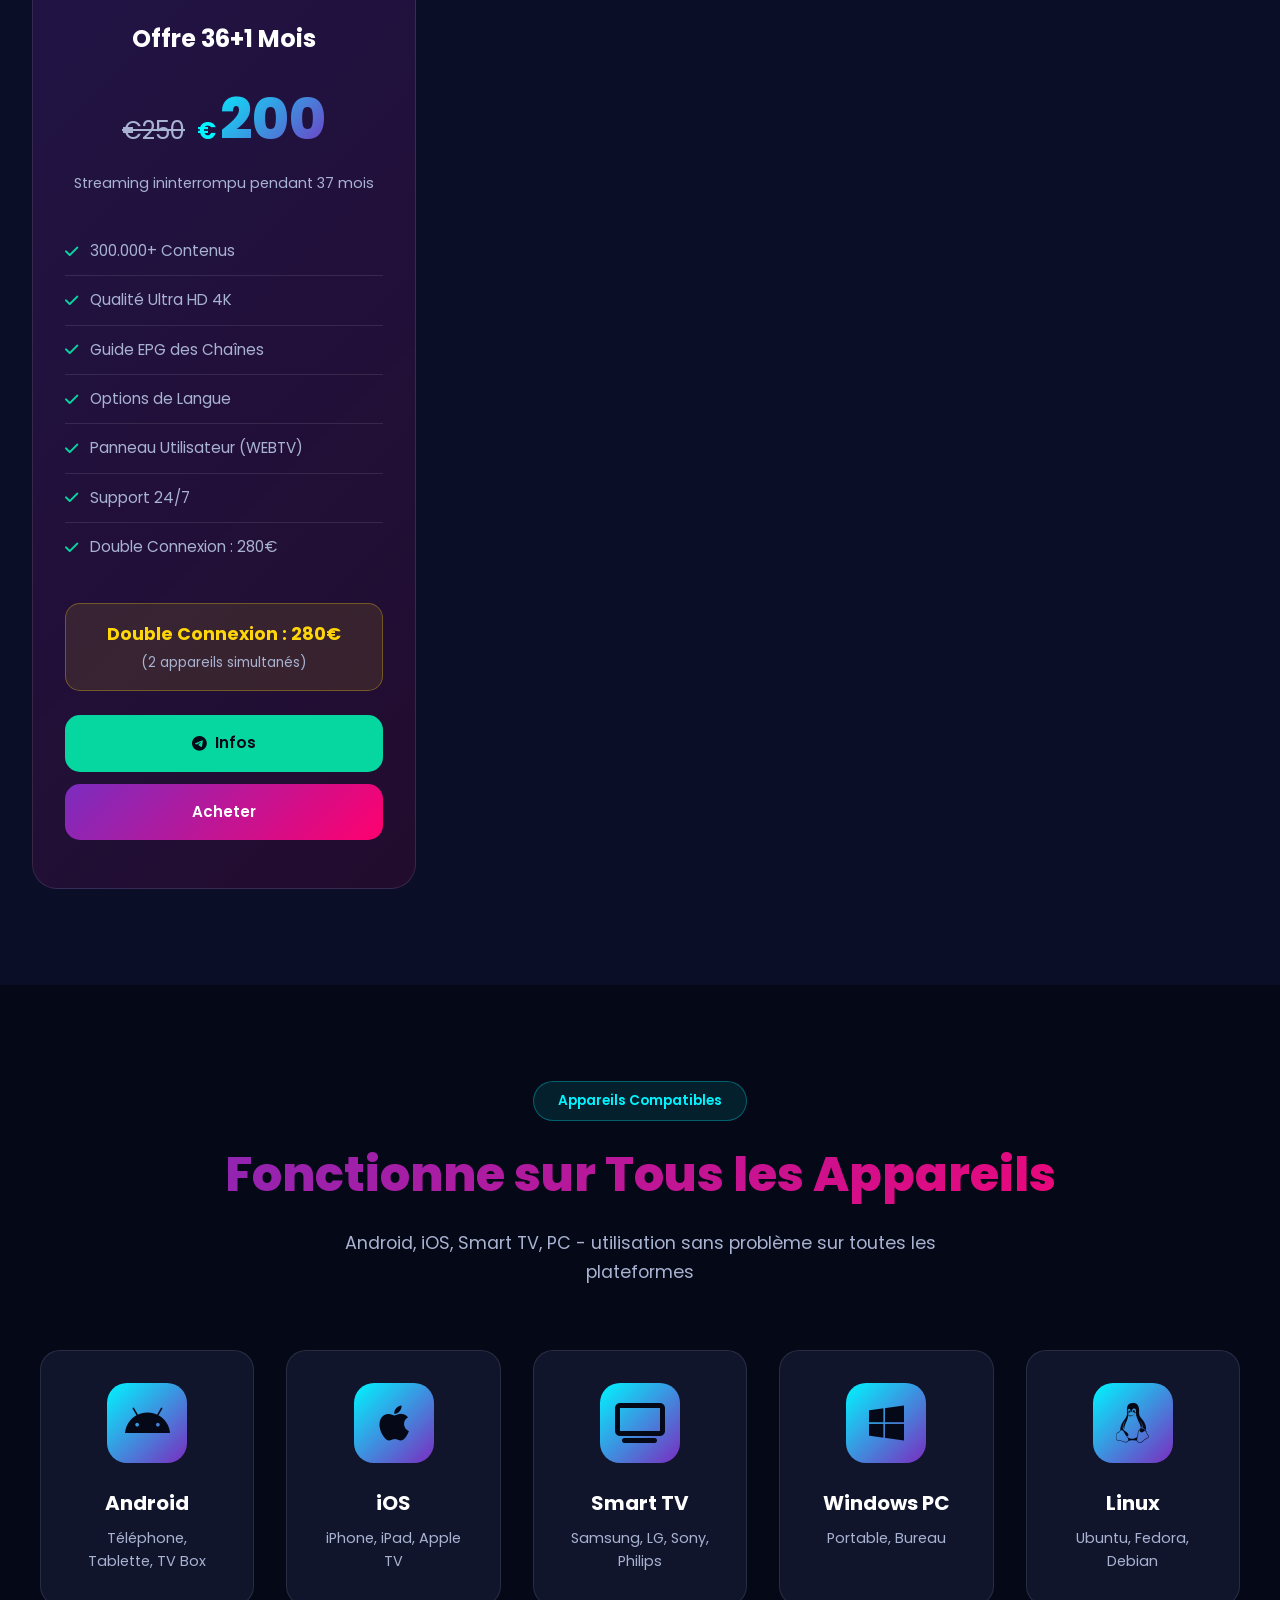
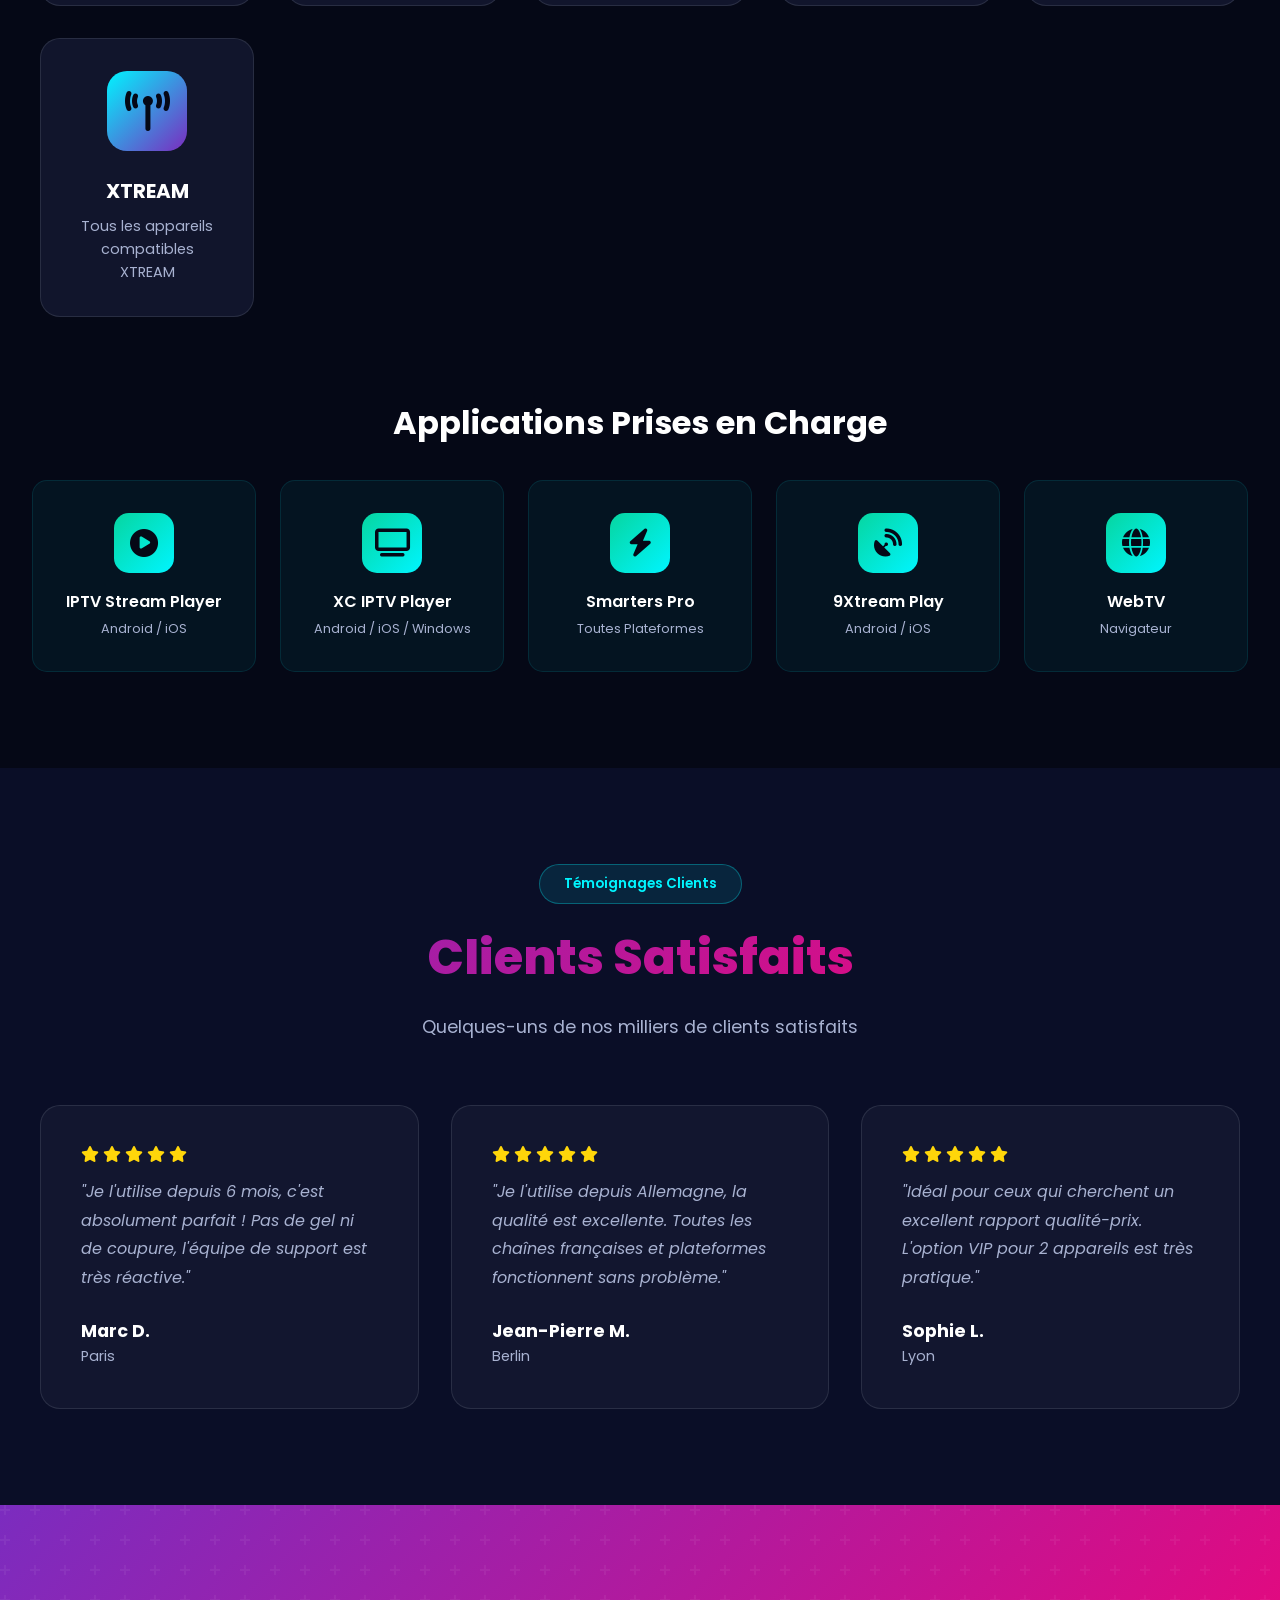
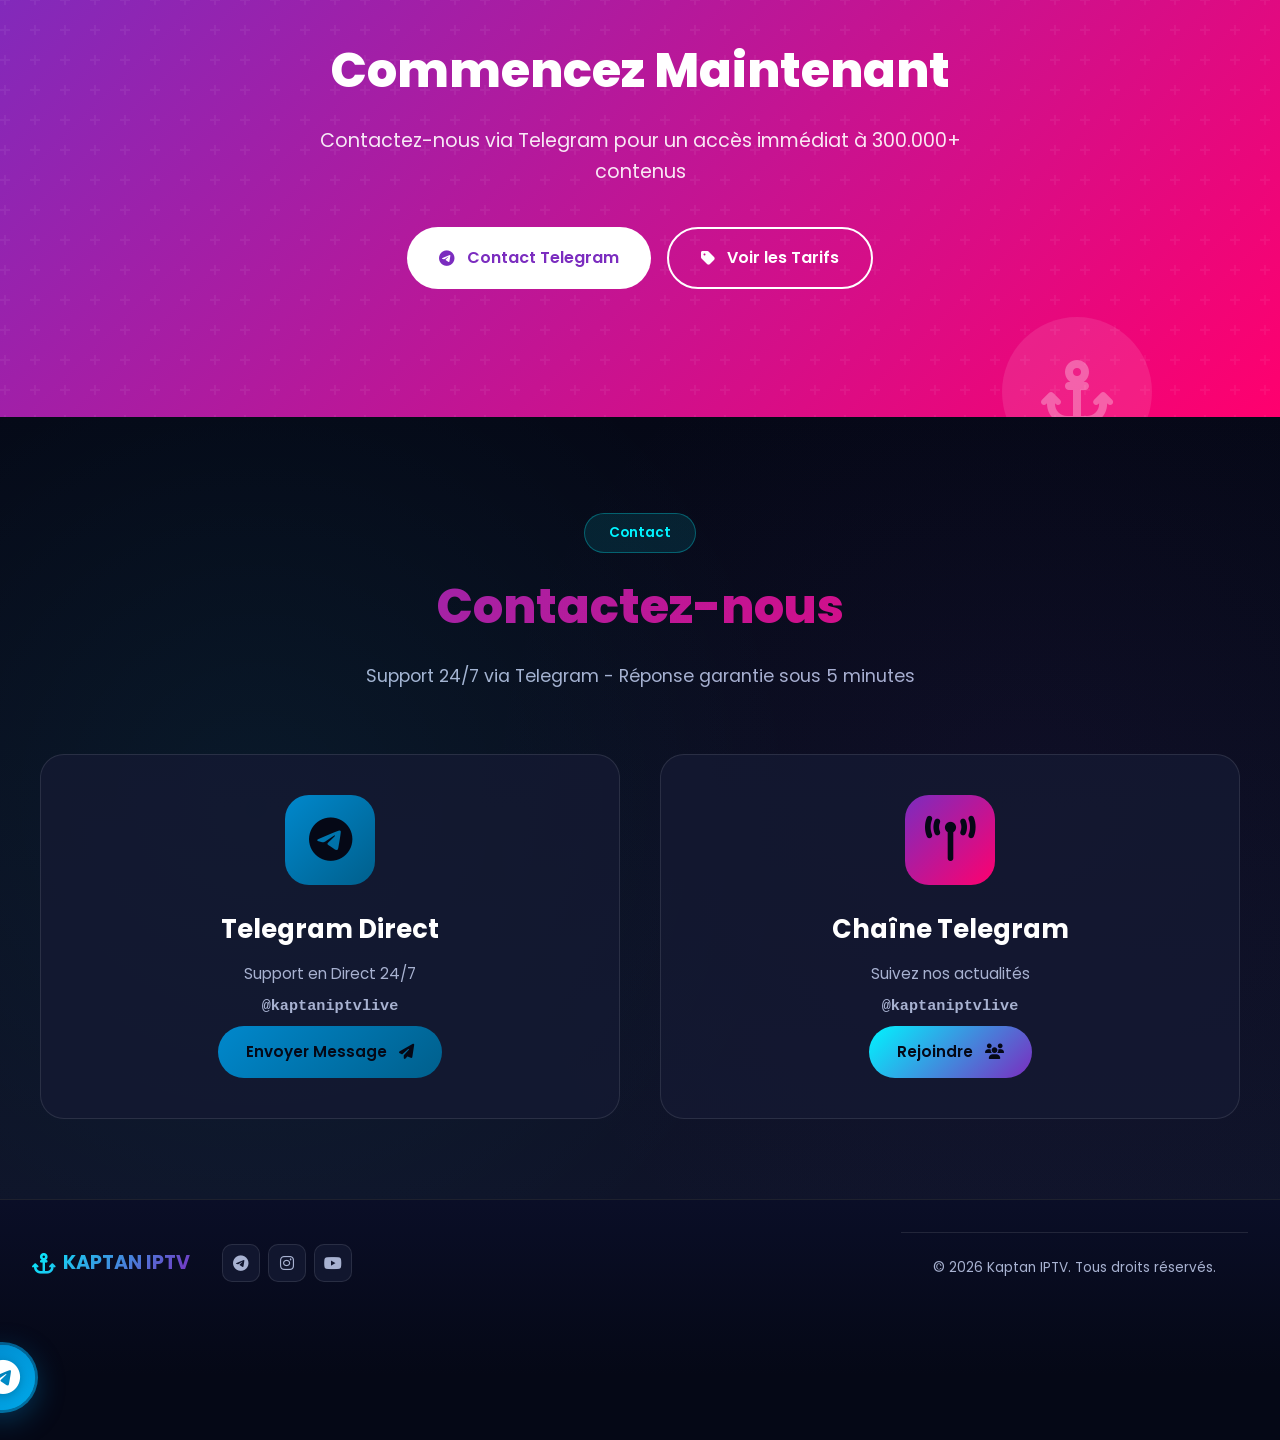
==== commit 62ecfcaa: "Add animated colorful logo to navbar Changes: - Split 'KAPTAN IPTV' text into individual animated le" ====
--- a/index.html
+++ b/index.html
@@ -18,8 +18,8 @@
     <noscript>
         <link rel="stylesheet" href="https://cdnjs.cloudflare.com/ajax/libs/font-awesome/6.5.1/css/all.min.css">
     </noscript>
-    <link rel="stylesheet" href="style.css?v=7">
-    <link rel="stylesheet" href="mobile-enhancements.css?v=7">
+    <link rel="stylesheet" href="style.css?v=8">
+    <link rel="stylesheet" href="mobile-enhancements.css?v=8">
     <link rel="manifest" href="manifest.json">
     <link rel="icon" type="image/png" href="https://cdn-icons-png.flaticon.com/512/3774/3774299.png">
     <link rel="apple-touch-icon" href="https://cdn-icons-png.flaticon.com/512/3774/3774299.png">
@@ -73,8 +73,21 @@
     <nav class="navbar">
         <div class="nav-container">
             <div class="nav-logo">
-                <i class="fas fa-anchor"></i>
-                <span>KAPTAN IPTV</span>
+                <i class="fas fa-anchor logo-anchor"></i>
+                <span class="logo-text">
+                    <span class="logo-letter letter-k">K</span>
+                    <span class="logo-letter letter-a">A</span>
+                    <span class="logo-letter letter-p">P</span>
+                    <span class="logo-letter letter-t">T</span>
+                    <span class="logo-letter letter-a2">A</span>
+                    <span class="logo-letter letter-n">N</span>
+                </span>
+                <span class="logo-iptv">
+                    <span class="logo-letter letter-i">I</span>
+                    <span class="logo-letter letter-p2">P</span>
+                    <span class="logo-letter letter-t2">T</span>
+                    <span class="logo-letter letter-v">V</span>
+                </span>
             </div>
 
             <ul class="nav-menu" id="nav-menu">
@@ -835,6 +848,6 @@
         <i class="fas fa-chevron-up"></i>
     </button>
 
-    <script src="script.js?v=7"></script>
+    <script src="script.js?v=8"></script>
 </body>
 </html>
--- a/style.css
+++ b/style.css
@@ -119,16 +119,114 @@
     align-items: center;
     gap: 0.5rem;
     font-size: 1.2rem;
-    font-weight: 700;
+    font-weight: 800;
+}
+
+.logo-anchor {
+    font-size: 1.4rem;
     background: var(--gradient-1);
     -webkit-background-clip: text;
     -webkit-text-fill-color: transparent;
     background-clip: text;
-}
-
-.nav-logo i {
-    font-size: 1.3rem;
-    color: var(--primary-color);
+    animation: anchor-glow 2s ease-in-out infinite;
+}
+
+@keyframes anchor-glow {
+    0%, 100% {
+        filter: drop-shadow(0 0 5px rgba(0, 245, 255, 0.5));
+    }
+    50% {
+        filter: drop-shadow(0 0 15px rgba(0, 245, 255, 1));
+    }
+}
+
+.logo-text,
+.logo-iptv {
+    display: inline-flex;
+    gap: 0.1rem;
+}
+
+.logo-letter {
+    display: inline-block;
+    animation: letter-color 3s ease-in-out infinite;
+    text-shadow: 0 0 10px currentColor;
+}
+
+/* KAPTAN - Different colors for each letter */
+.letter-k {
+    color: #00f5ff;
+    animation-delay: 0s;
+}
+
+.letter-a {
+    color: #00ff88;
+    animation-delay: 0.2s;
+}
+
+.letter-p {
+    color: #ffcc00;
+    animation-delay: 0.4s;
+}
+
+.letter-t {
+    color: #ff6600;
+    animation-delay: 0.6s;
+}
+
+.letter-a2 {
+    color: #ff0066;
+    animation-delay: 0.8s;
+}
+
+.letter-n {
+    color: #cc00ff;
+    animation-delay: 1s;
+}
+
+/* IPTV - Cyan theme */
+.letter-i {
+    color: #00f5ff;
+    animation-delay: 0.3s;
+}
+
+.letter-p2 {
+    color: #00d4ff;
+    animation-delay: 0.5s;
+}
+
+.letter-t2 {
+    color: #00b3ff;
+    animation-delay: 0.7s;
+}
+
+.letter-v {
+    color: #0091ff;
+    animation-delay: 0.9s;
+}
+
+@keyframes letter-color {
+    0%, 100% {
+        transform: translateY(0) scale(1);
+        opacity: 1;
+    }
+    50% {
+        transform: translateY(-3px) scale(1.1);
+        opacity: 0.9;
+    }
+}
+
+/* Hover effect */
+.nav-logo:hover .logo-letter {
+    animation: letter-bounce 0.5s ease-in-out;
+}
+
+@keyframes letter-bounce {
+    0%, 100% {
+        transform: translateY(0);
+    }
+    50% {
+        transform: translateY(-5px);
+    }
 }
 
 .nav-menu {
@@ -1824,8 +1922,12 @@
         letter-spacing: -0.3px;
     }
 
-    .nav-logo i {
-        font-size: 1.1rem;
+    .logo-anchor {
+        font-size: 1.2rem;
+    }
+
+    .logo-letter {
+        font-size: 0.95rem;
     }
 
     .nav-menu {
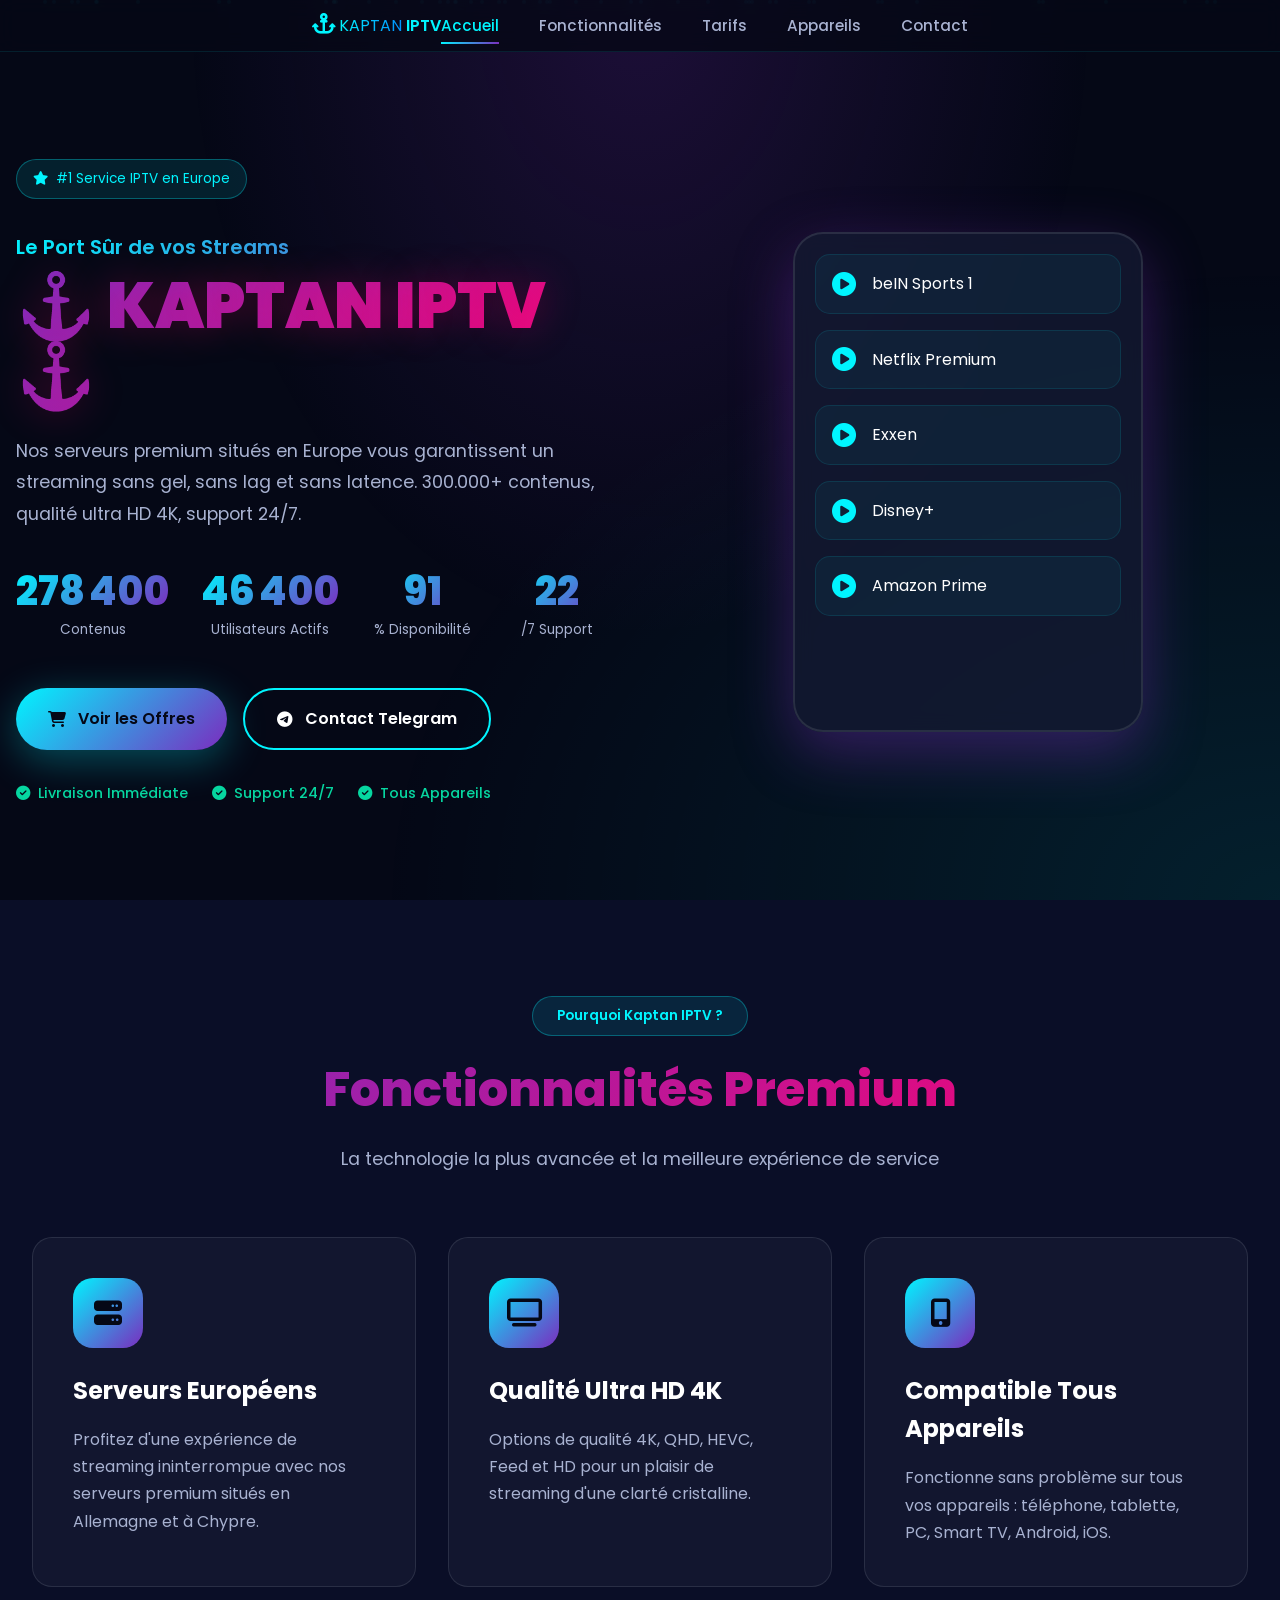
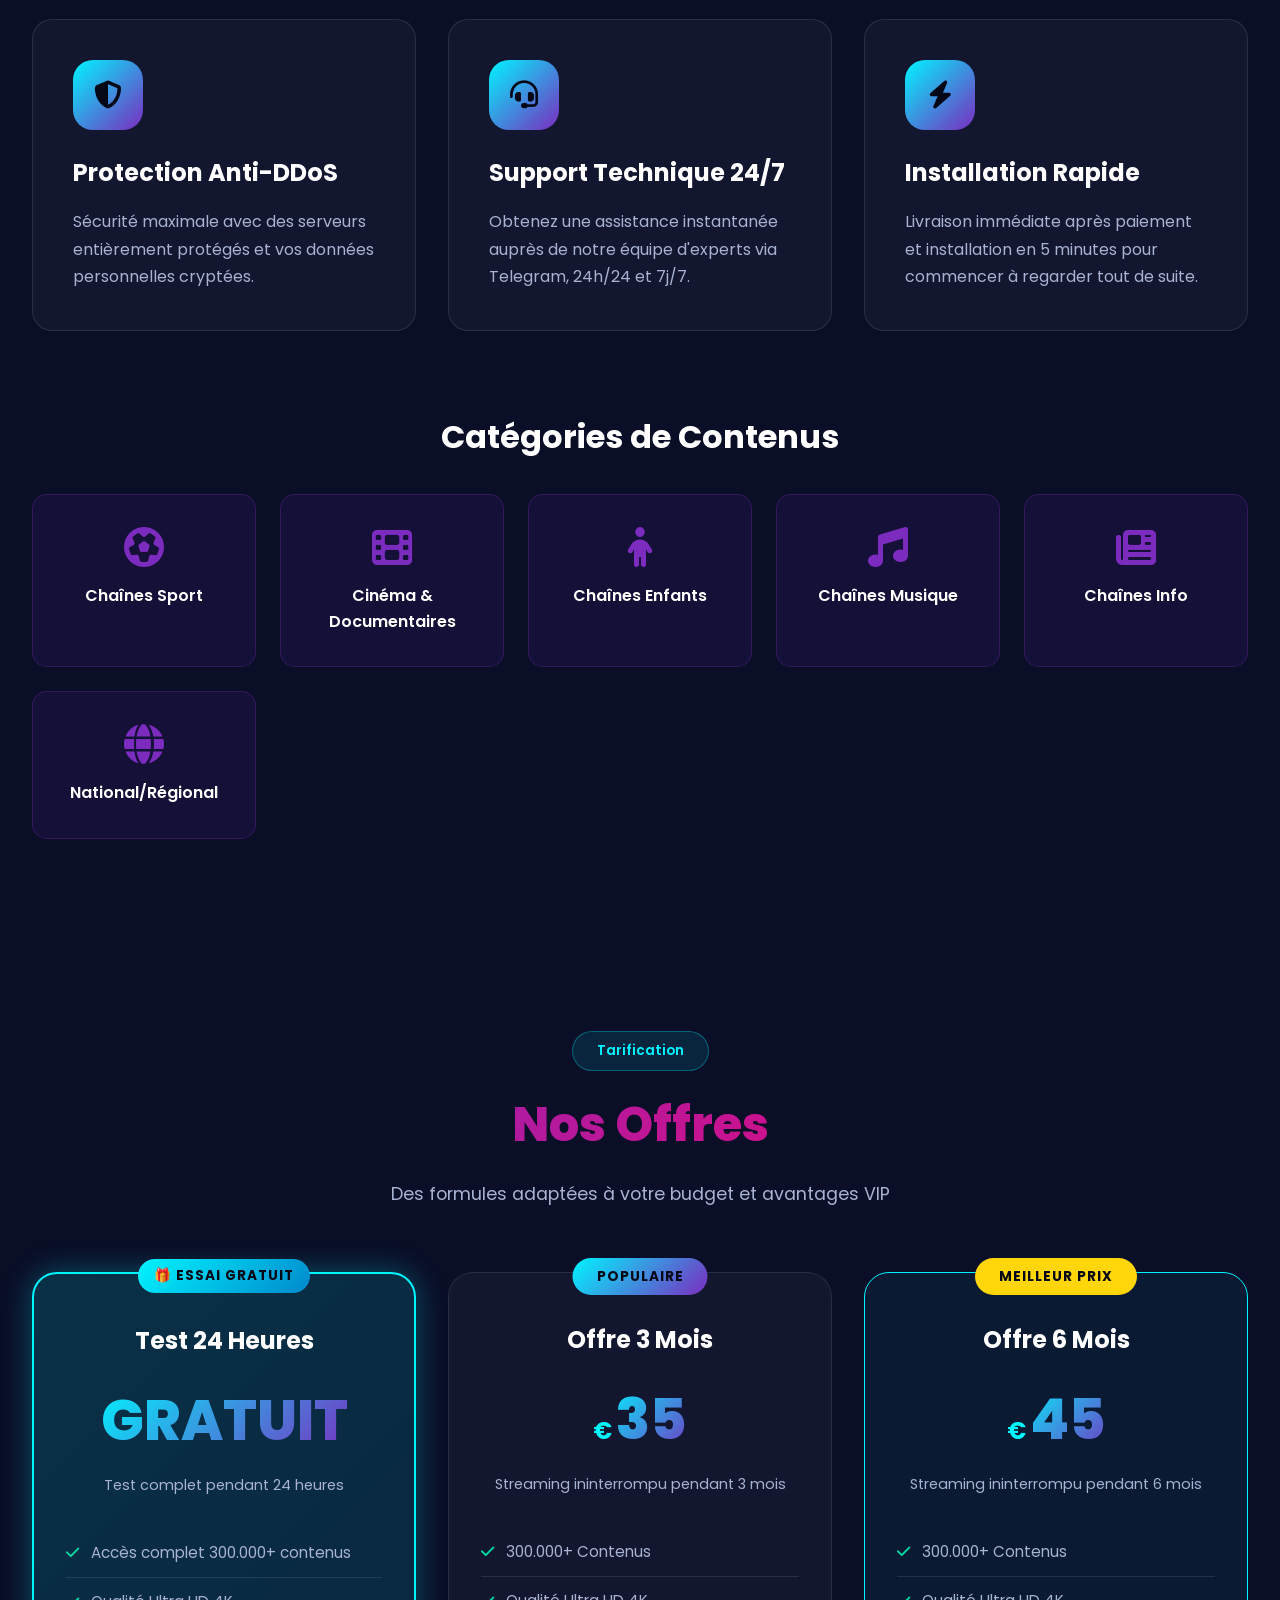
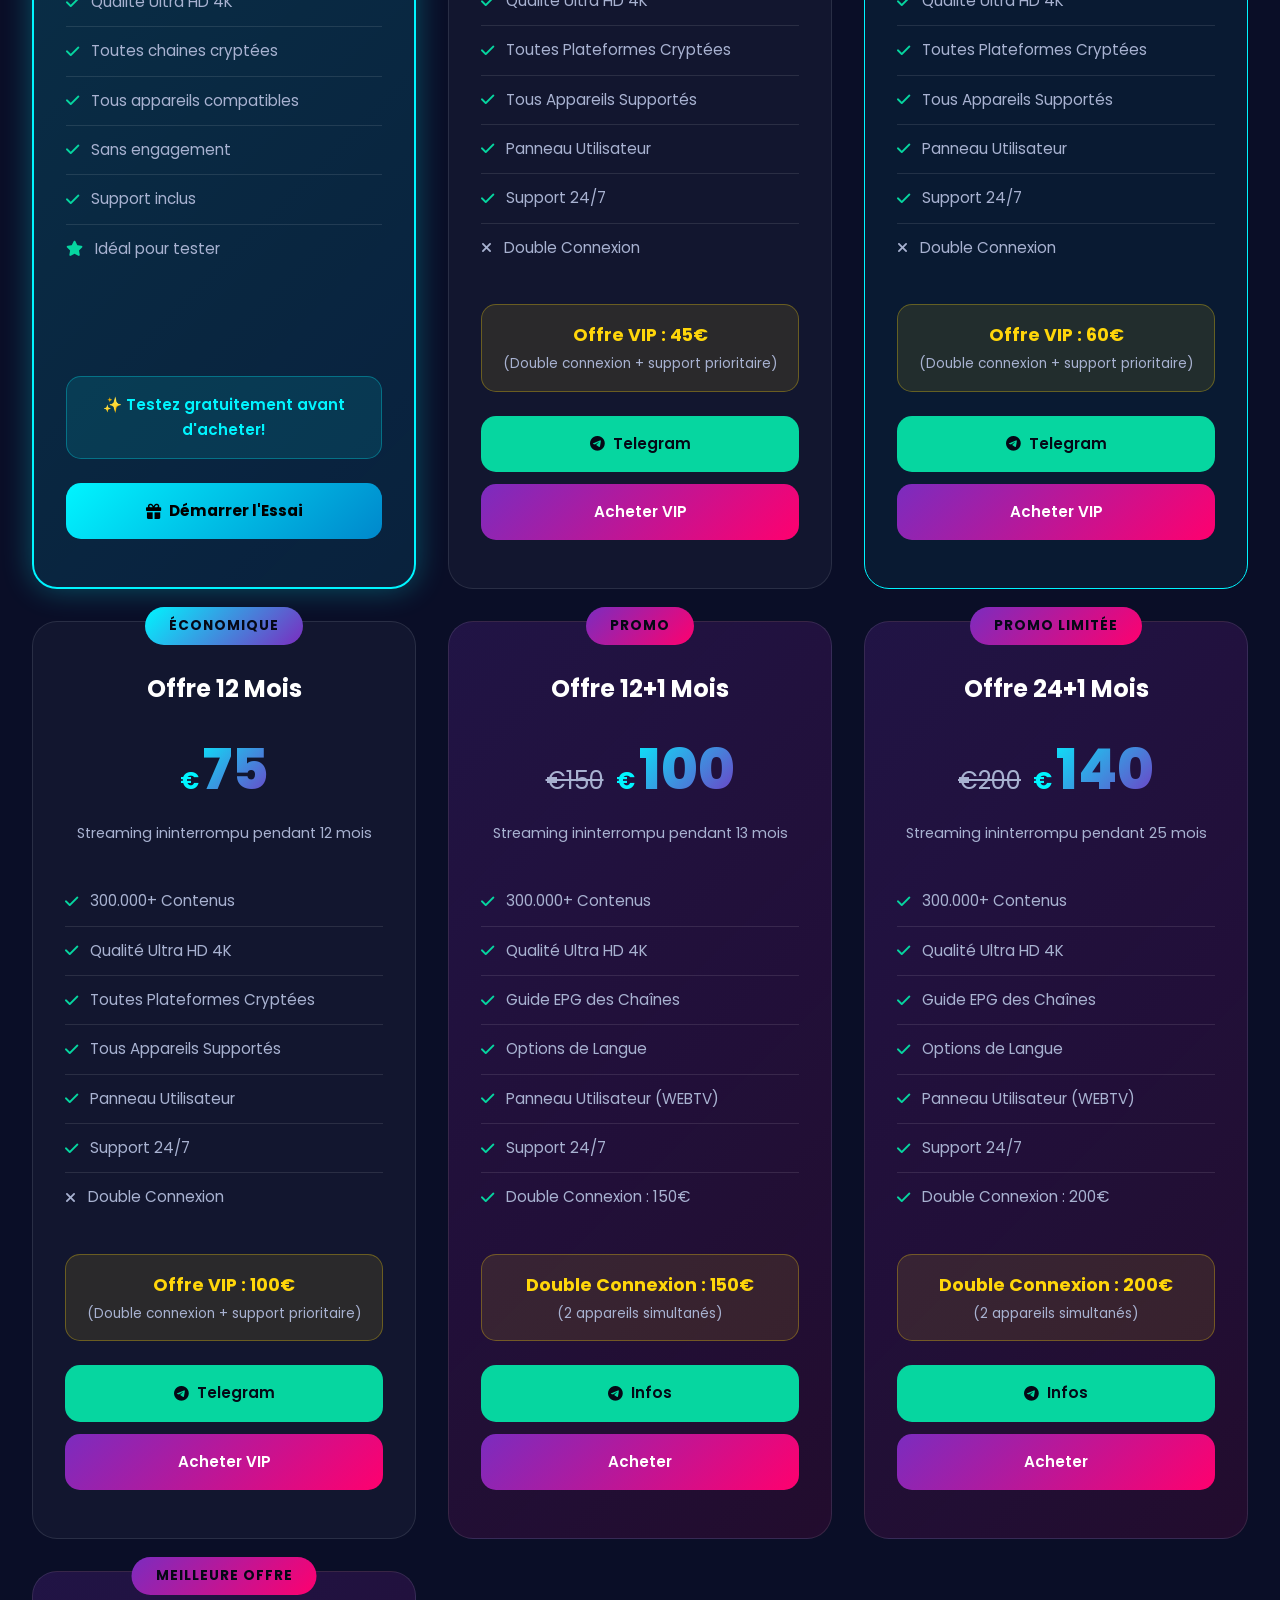
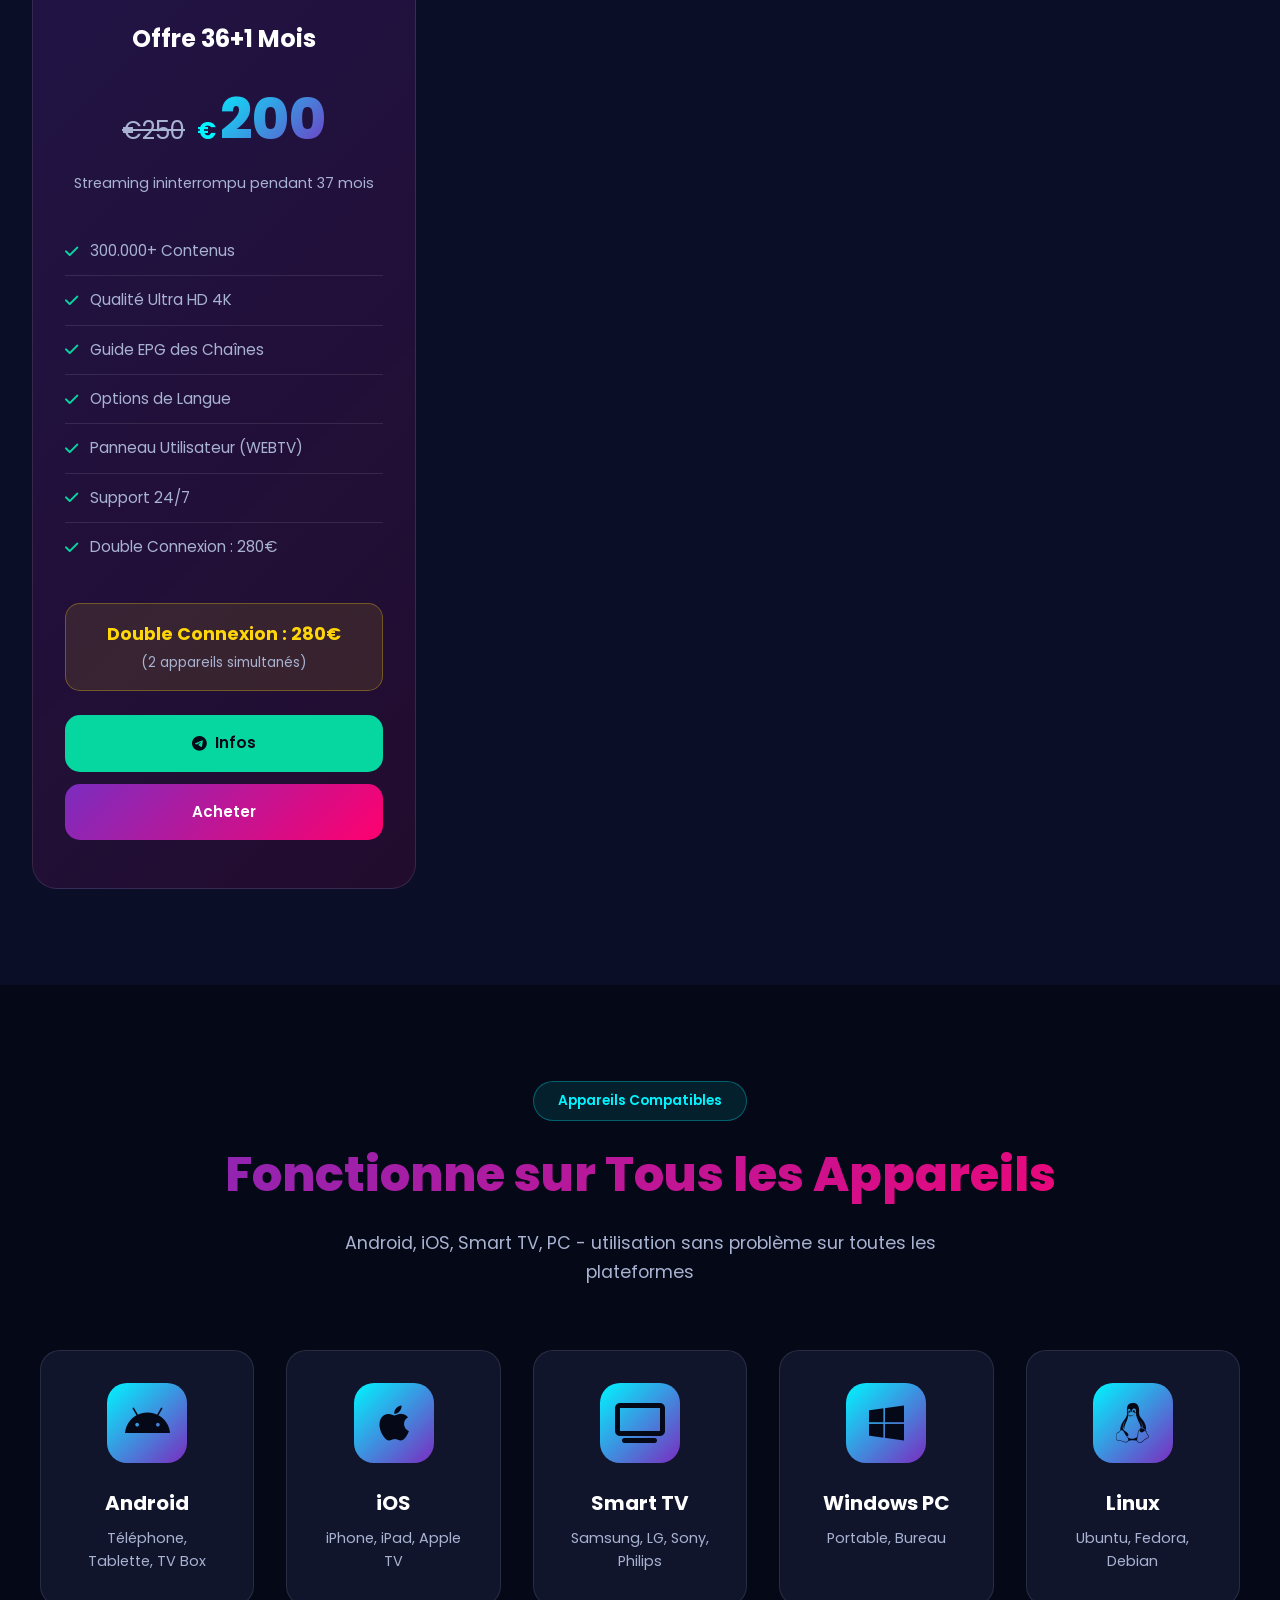
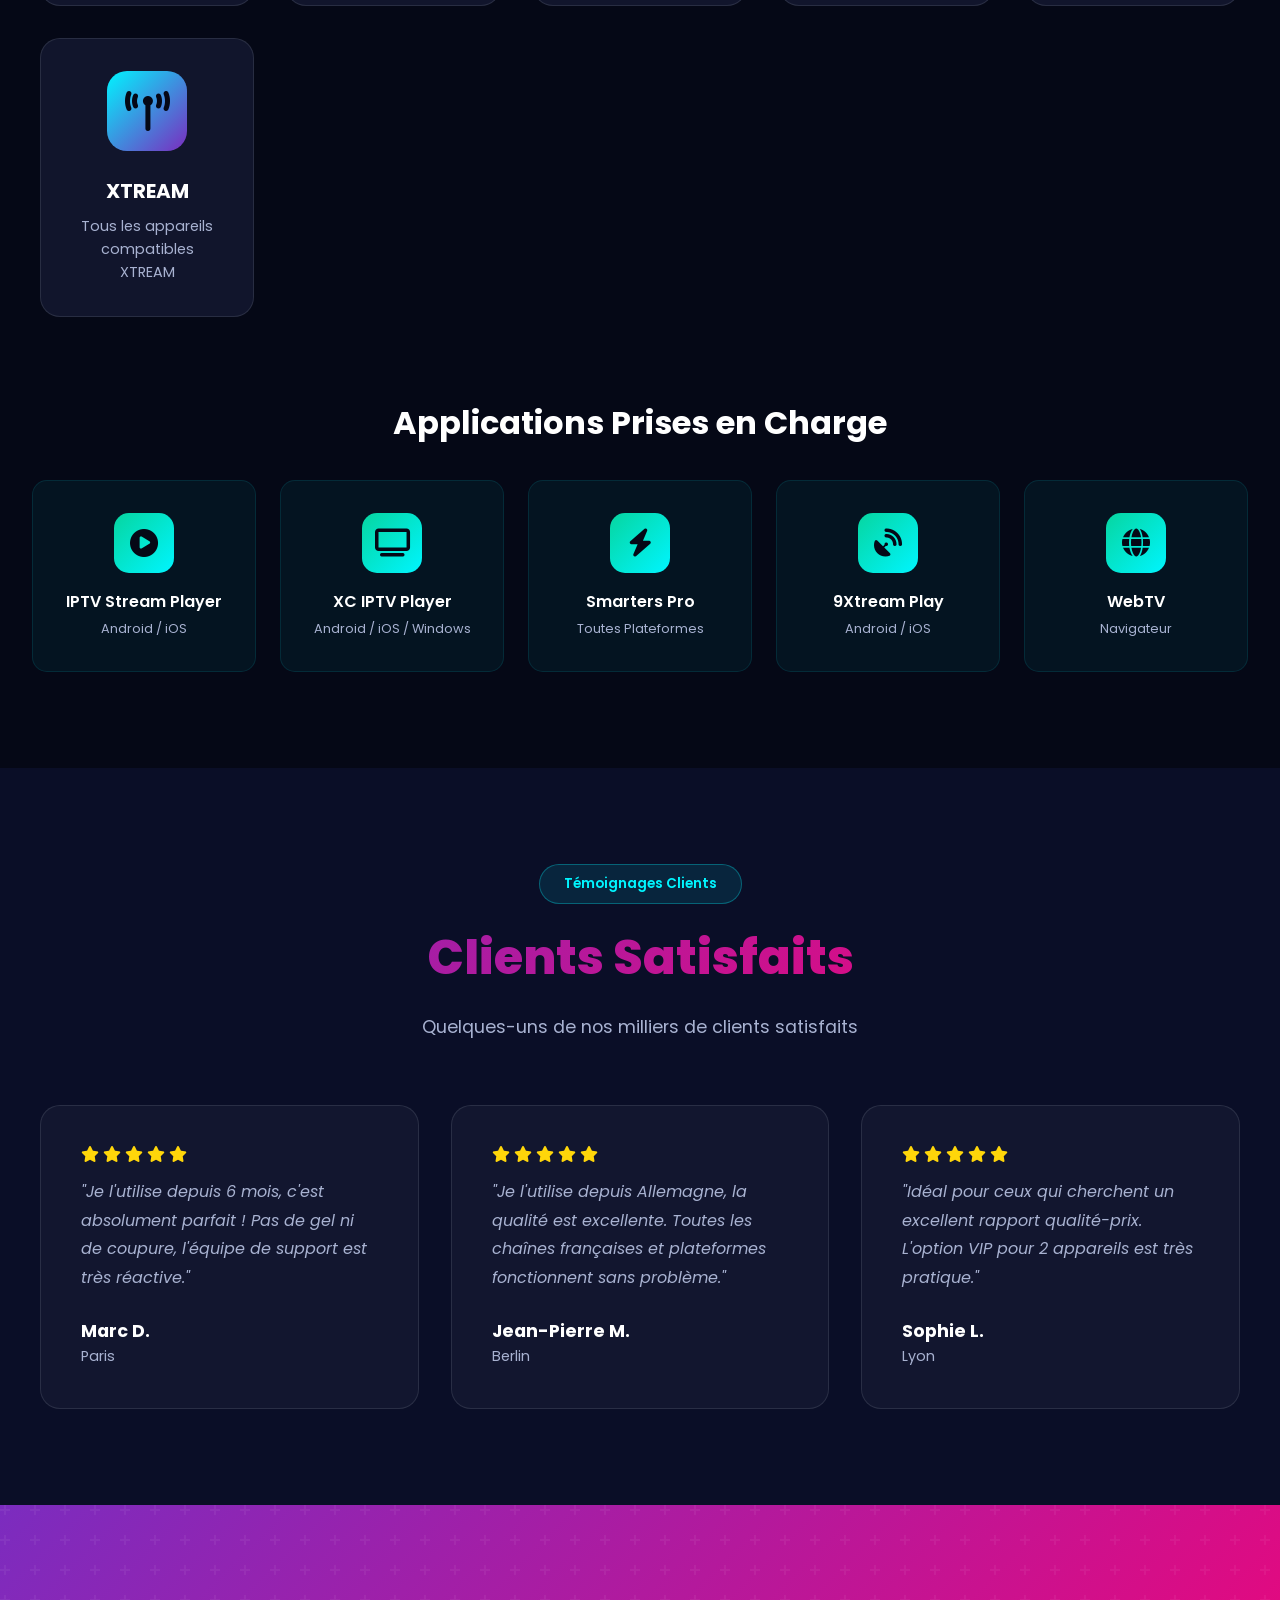
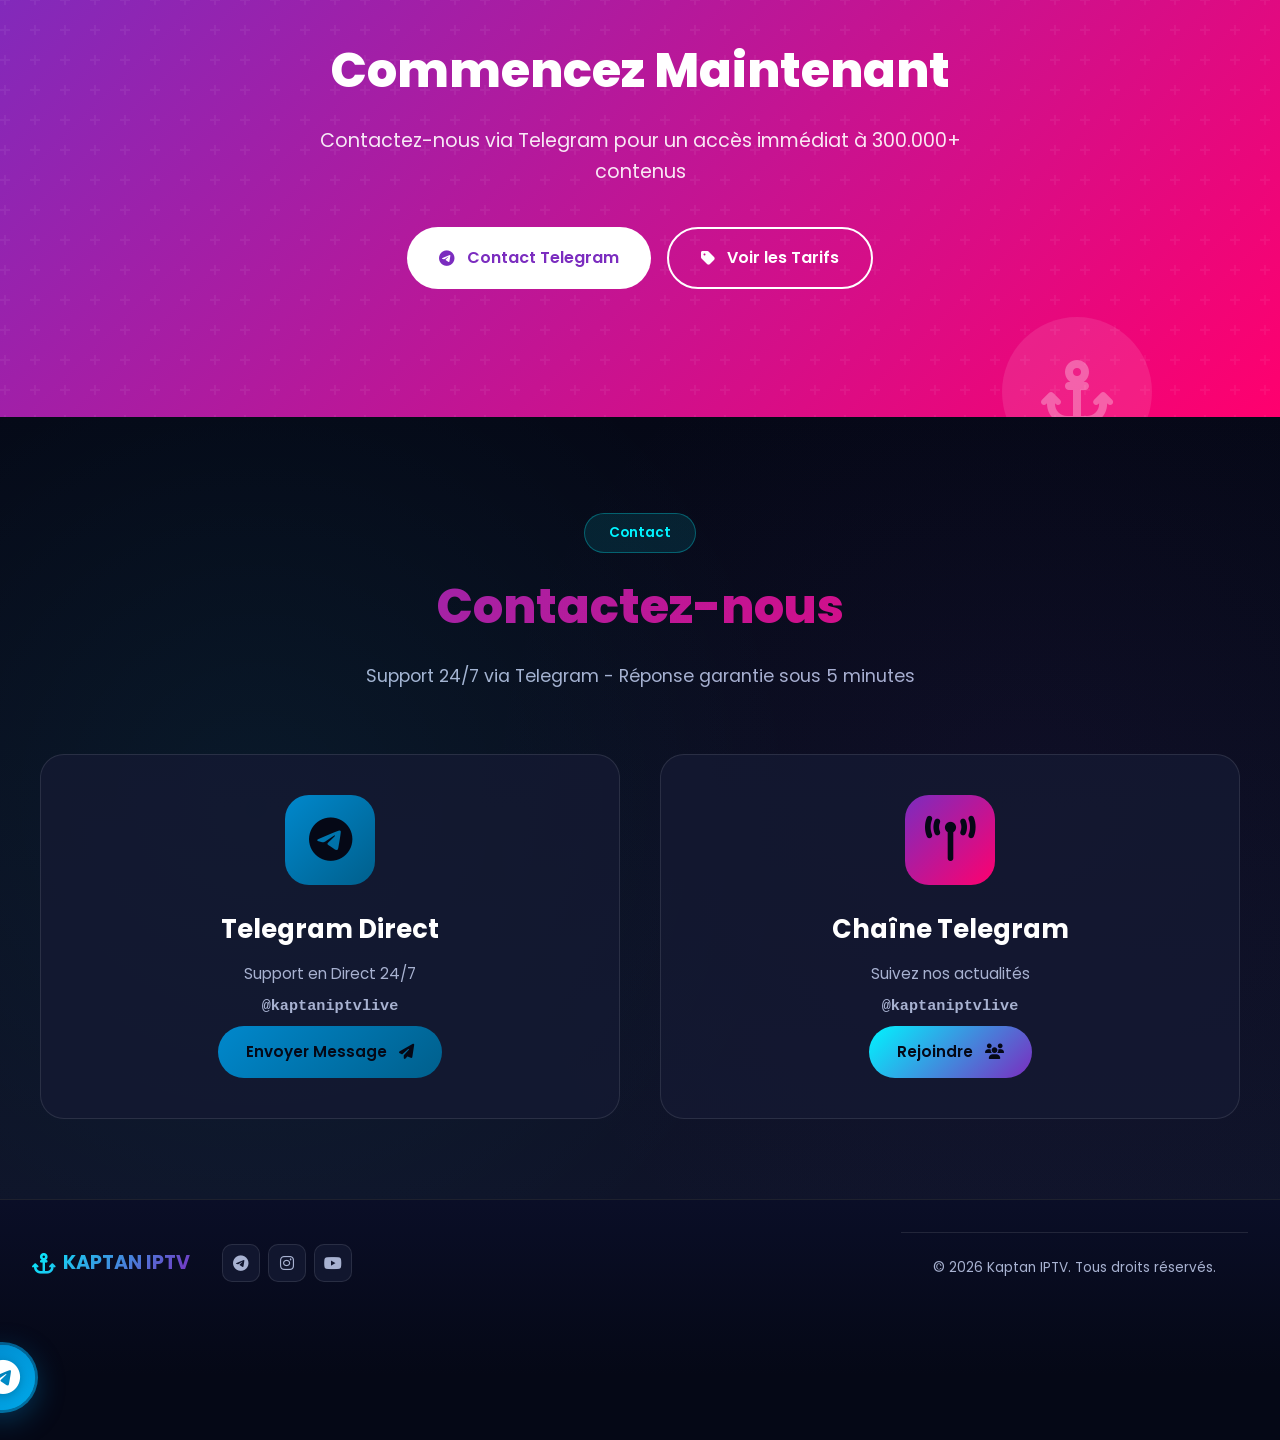
==== commit 92990bef: "Optimize logo - remove complex animations, use simple gradient Changes: - Remove individual letter a" ====
--- a/index.html
+++ b/index.html
@@ -18,8 +18,8 @@
     <noscript>
         <link rel="stylesheet" href="https://cdnjs.cloudflare.com/ajax/libs/font-awesome/6.5.1/css/all.min.css">
     </noscript>
-    <link rel="stylesheet" href="style.css?v=8">
-    <link rel="stylesheet" href="mobile-enhancements.css?v=8">
+    <link rel="stylesheet" href="style.css?v=9">
+    <link rel="stylesheet" href="mobile-enhancements.css?v=9">
     <link rel="manifest" href="manifest.json">
     <link rel="icon" type="image/png" href="https://cdn-icons-png.flaticon.com/512/3774/3774299.png">
     <link rel="apple-touch-icon" href="https://cdn-icons-png.flaticon.com/512/3774/3774299.png">
@@ -73,21 +73,9 @@
     <nav class="navbar">
         <div class="nav-container">
             <div class="nav-logo">
-                <i class="fas fa-anchor logo-anchor"></i>
-                <span class="logo-text">
-                    <span class="logo-letter letter-k">K</span>
-                    <span class="logo-letter letter-a">A</span>
-                    <span class="logo-letter letter-p">P</span>
-                    <span class="logo-letter letter-t">T</span>
-                    <span class="logo-letter letter-a2">A</span>
-                    <span class="logo-letter letter-n">N</span>
-                </span>
-                <span class="logo-iptv">
-                    <span class="logo-letter letter-i">I</span>
-                    <span class="logo-letter letter-p2">P</span>
-                    <span class="logo-letter letter-t2">T</span>
-                    <span class="logo-letter letter-v">V</span>
-                </span>
+                <i class="fas fa-anchor"></i>
+                <span>KAPTAN</span>
+                <span class="iptv-text">IPTV</span>
             </div>
 
             <ul class="nav-menu" id="nav-menu">
@@ -848,6 +836,6 @@
         <i class="fas fa-chevron-up"></i>
     </button>
 
-    <script src="script.js?v=8"></script>
+    <script src="script.js?v=9"></script>
 </body>
 </html>
--- a/style.css
+++ b/style.css
@@ -122,111 +122,22 @@
     font-weight: 800;
 }
 
-.logo-anchor {
-    font-size: 1.4rem;
-    background: var(--gradient-1);
+.nav-logo i {
+    font-size: 1.3rem;
+    color: var(--primary-color);
+}
+
+.nav-logo span:first-of-type {
+    background: linear-gradient(90deg, #00f5ff, #0091ff, #00f5ff);
+    background-size: 200% auto;
     -webkit-background-clip: text;
     -webkit-text-fill-color: transparent;
     background-clip: text;
-    animation: anchor-glow 2s ease-in-out infinite;
-}
-
-@keyframes anchor-glow {
-    0%, 100% {
-        filter: drop-shadow(0 0 5px rgba(0, 245, 255, 0.5));
-    }
-    50% {
-        filter: drop-shadow(0 0 15px rgba(0, 245, 255, 1));
-    }
-}
-
-.logo-text,
-.logo-iptv {
-    display: inline-flex;
-    gap: 0.1rem;
-}
-
-.logo-letter {
-    display: inline-block;
-    animation: letter-color 3s ease-in-out infinite;
-    text-shadow: 0 0 10px currentColor;
-}
-
-/* KAPTAN - Different colors for each letter */
-.letter-k {
-    color: #00f5ff;
-    animation-delay: 0s;
-}
-
-.letter-a {
-    color: #00ff88;
-    animation-delay: 0.2s;
-}
-
-.letter-p {
-    color: #ffcc00;
-    animation-delay: 0.4s;
-}
-
-.letter-t {
-    color: #ff6600;
-    animation-delay: 0.6s;
-}
-
-.letter-a2 {
-    color: #ff0066;
-    animation-delay: 0.8s;
-}
-
-.letter-n {
-    color: #cc00ff;
-    animation-delay: 1s;
-}
-
-/* IPTV - Cyan theme */
-.letter-i {
-    color: #00f5ff;
-    animation-delay: 0.3s;
-}
-
-.letter-p2 {
-    color: #00d4ff;
-    animation-delay: 0.5s;
-}
-
-.letter-t2 {
-    color: #00b3ff;
-    animation-delay: 0.7s;
-}
-
-.letter-v {
-    color: #0091ff;
-    animation-delay: 0.9s;
-}
-
-@keyframes letter-color {
-    0%, 100% {
-        transform: translateY(0) scale(1);
-        opacity: 1;
-    }
-    50% {
-        transform: translateY(-3px) scale(1.1);
-        opacity: 0.9;
-    }
-}
-
-/* Hover effect */
-.nav-logo:hover .logo-letter {
-    animation: letter-bounce 0.5s ease-in-out;
-}
-
-@keyframes letter-bounce {
-    0%, 100% {
-        transform: translateY(0);
-    }
-    50% {
-        transform: translateY(-5px);
-    }
+}
+
+.iptv-text {
+    color: var(--primary-color);
+    font-weight: 600;
 }
 
 .nav-menu {
@@ -1919,15 +1830,6 @@
 
     .nav-logo {
         font-size: 1rem;
-        letter-spacing: -0.3px;
-    }
-
-    .logo-anchor {
-        font-size: 1.2rem;
-    }
-
-    .logo-letter {
-        font-size: 0.95rem;
     }
 
     .nav-menu {
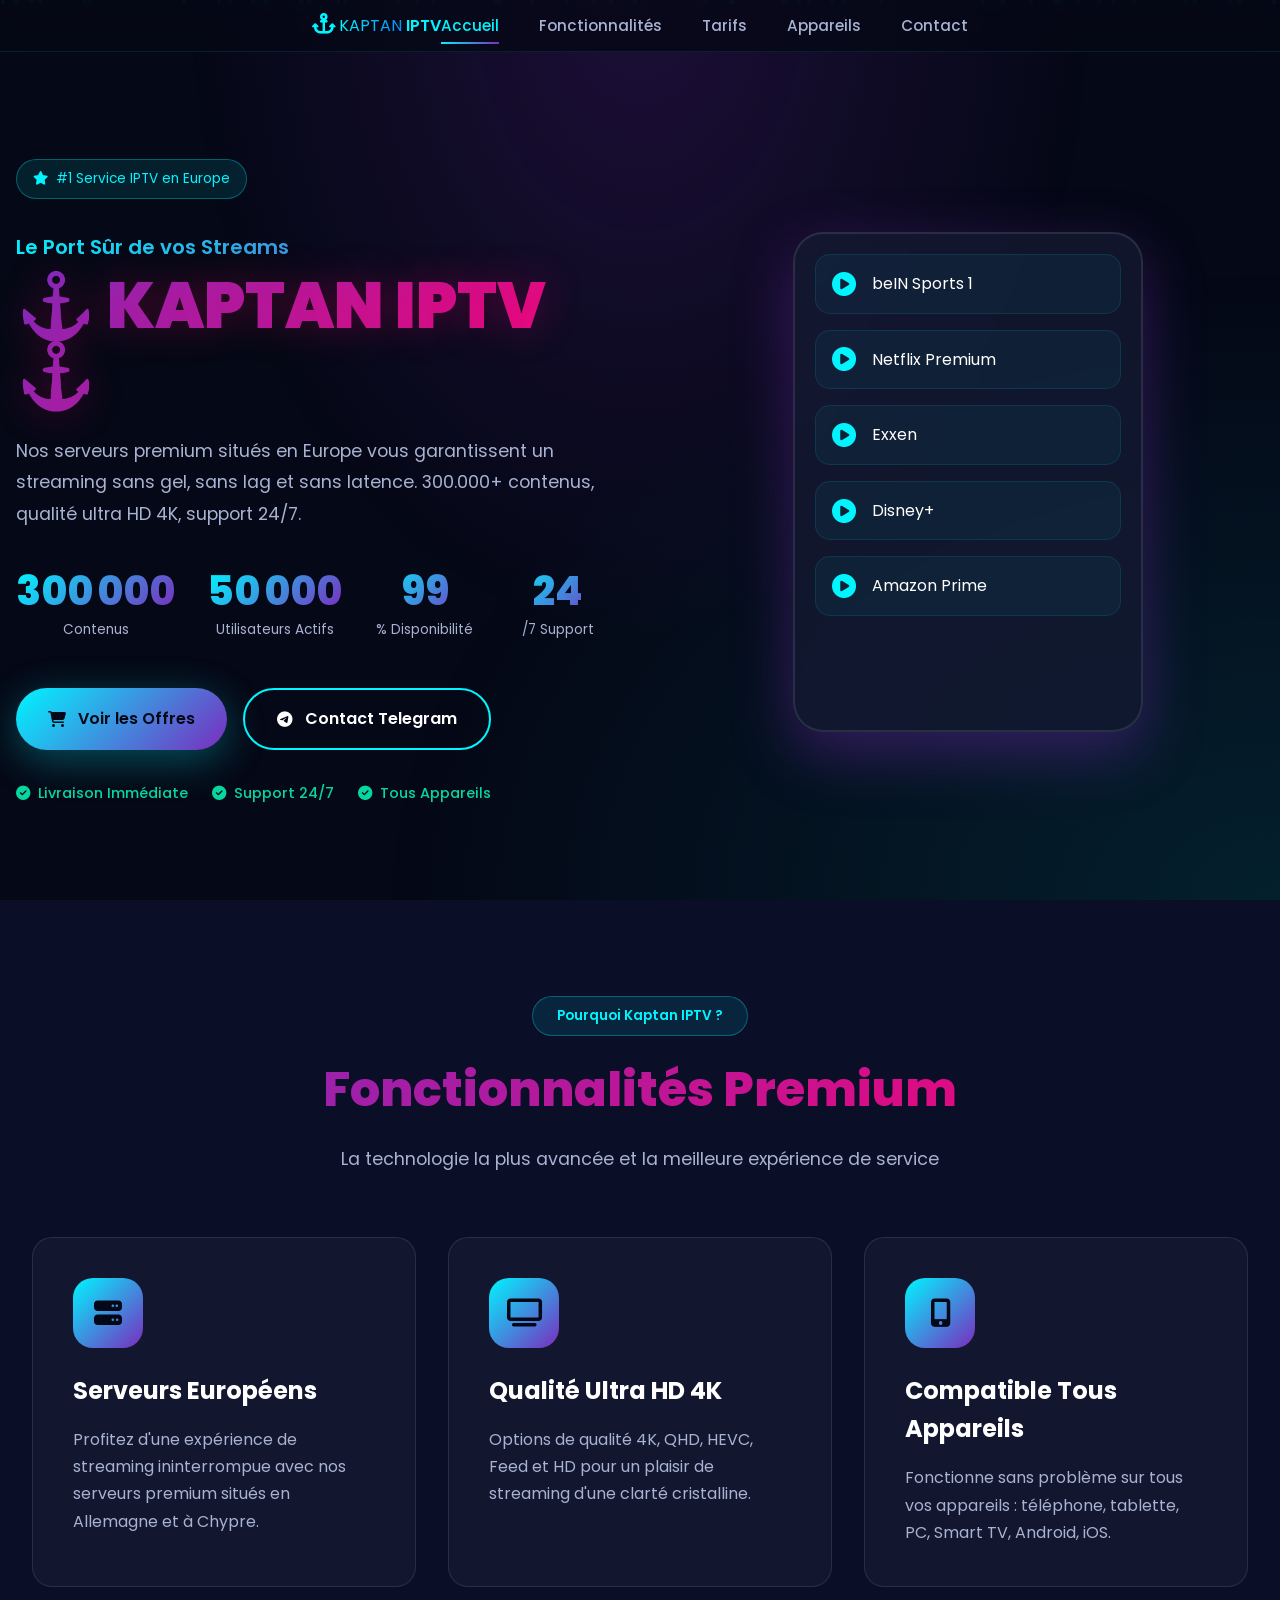
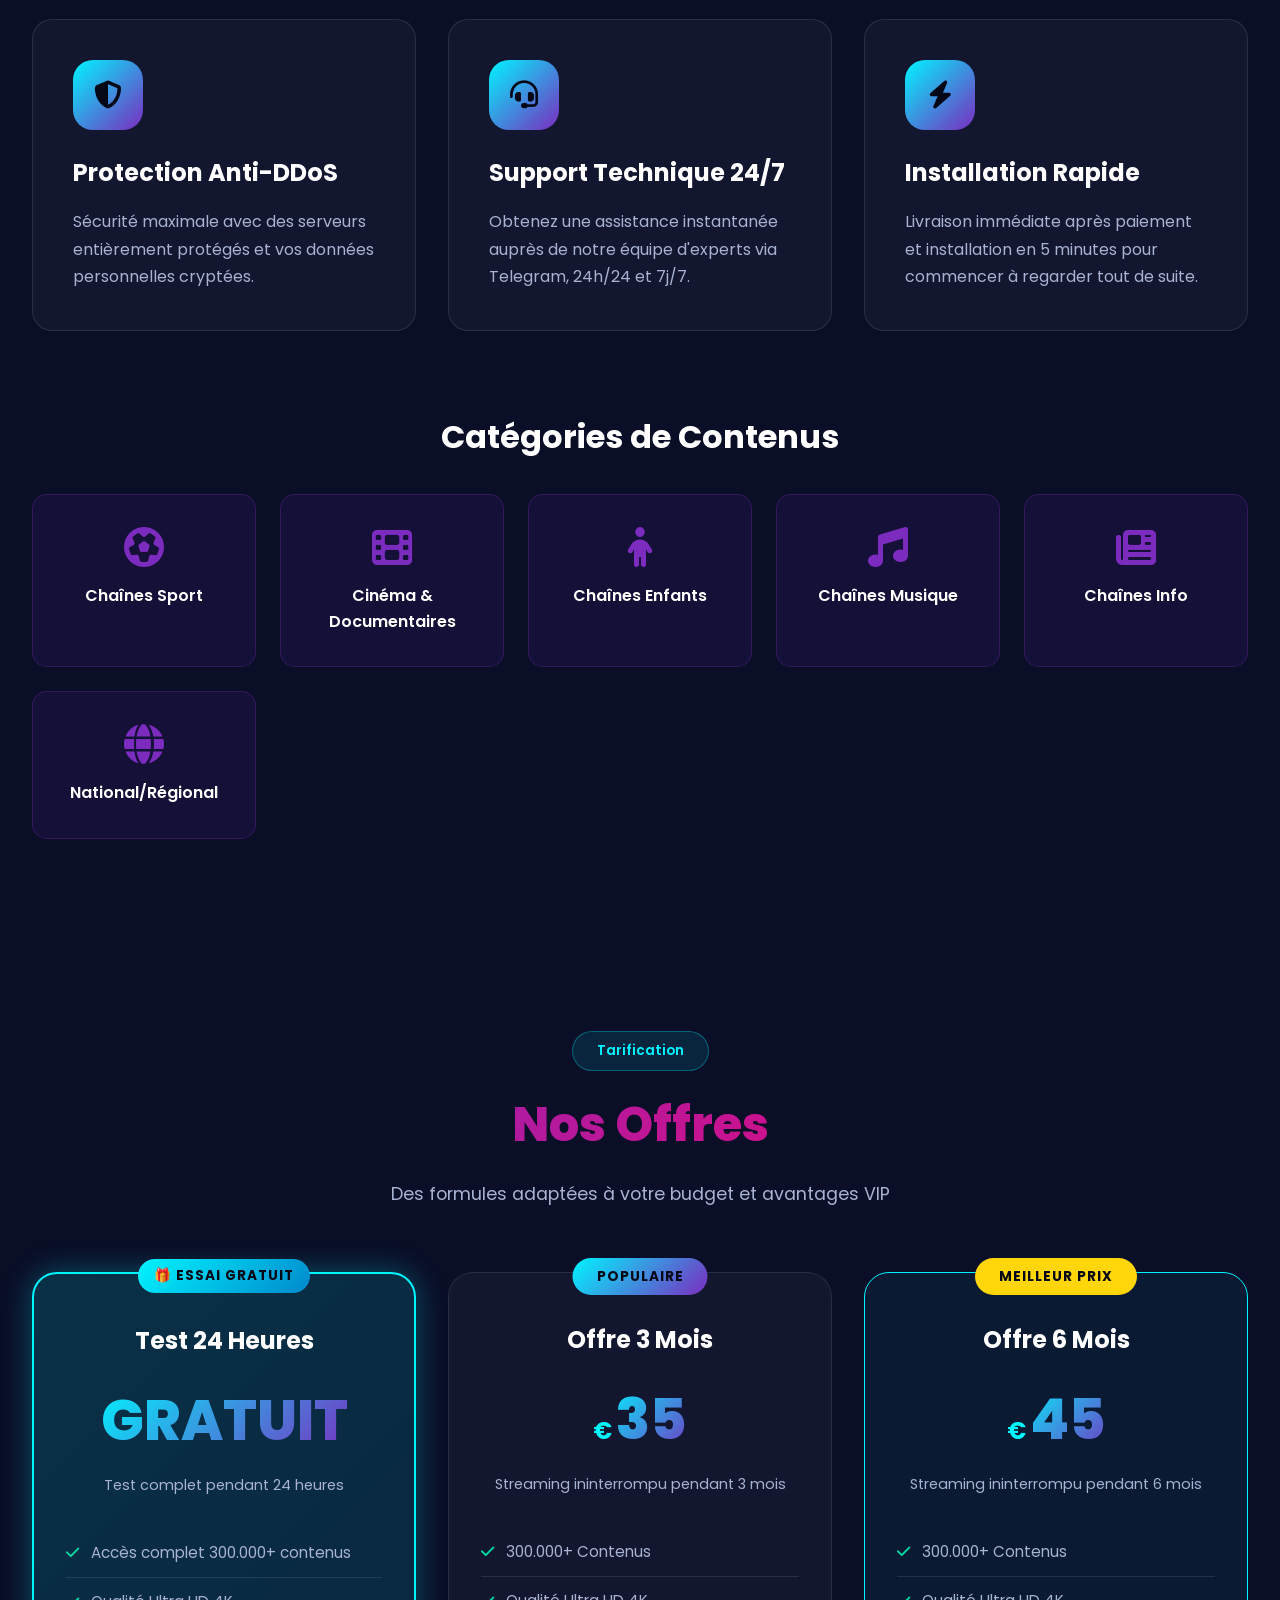
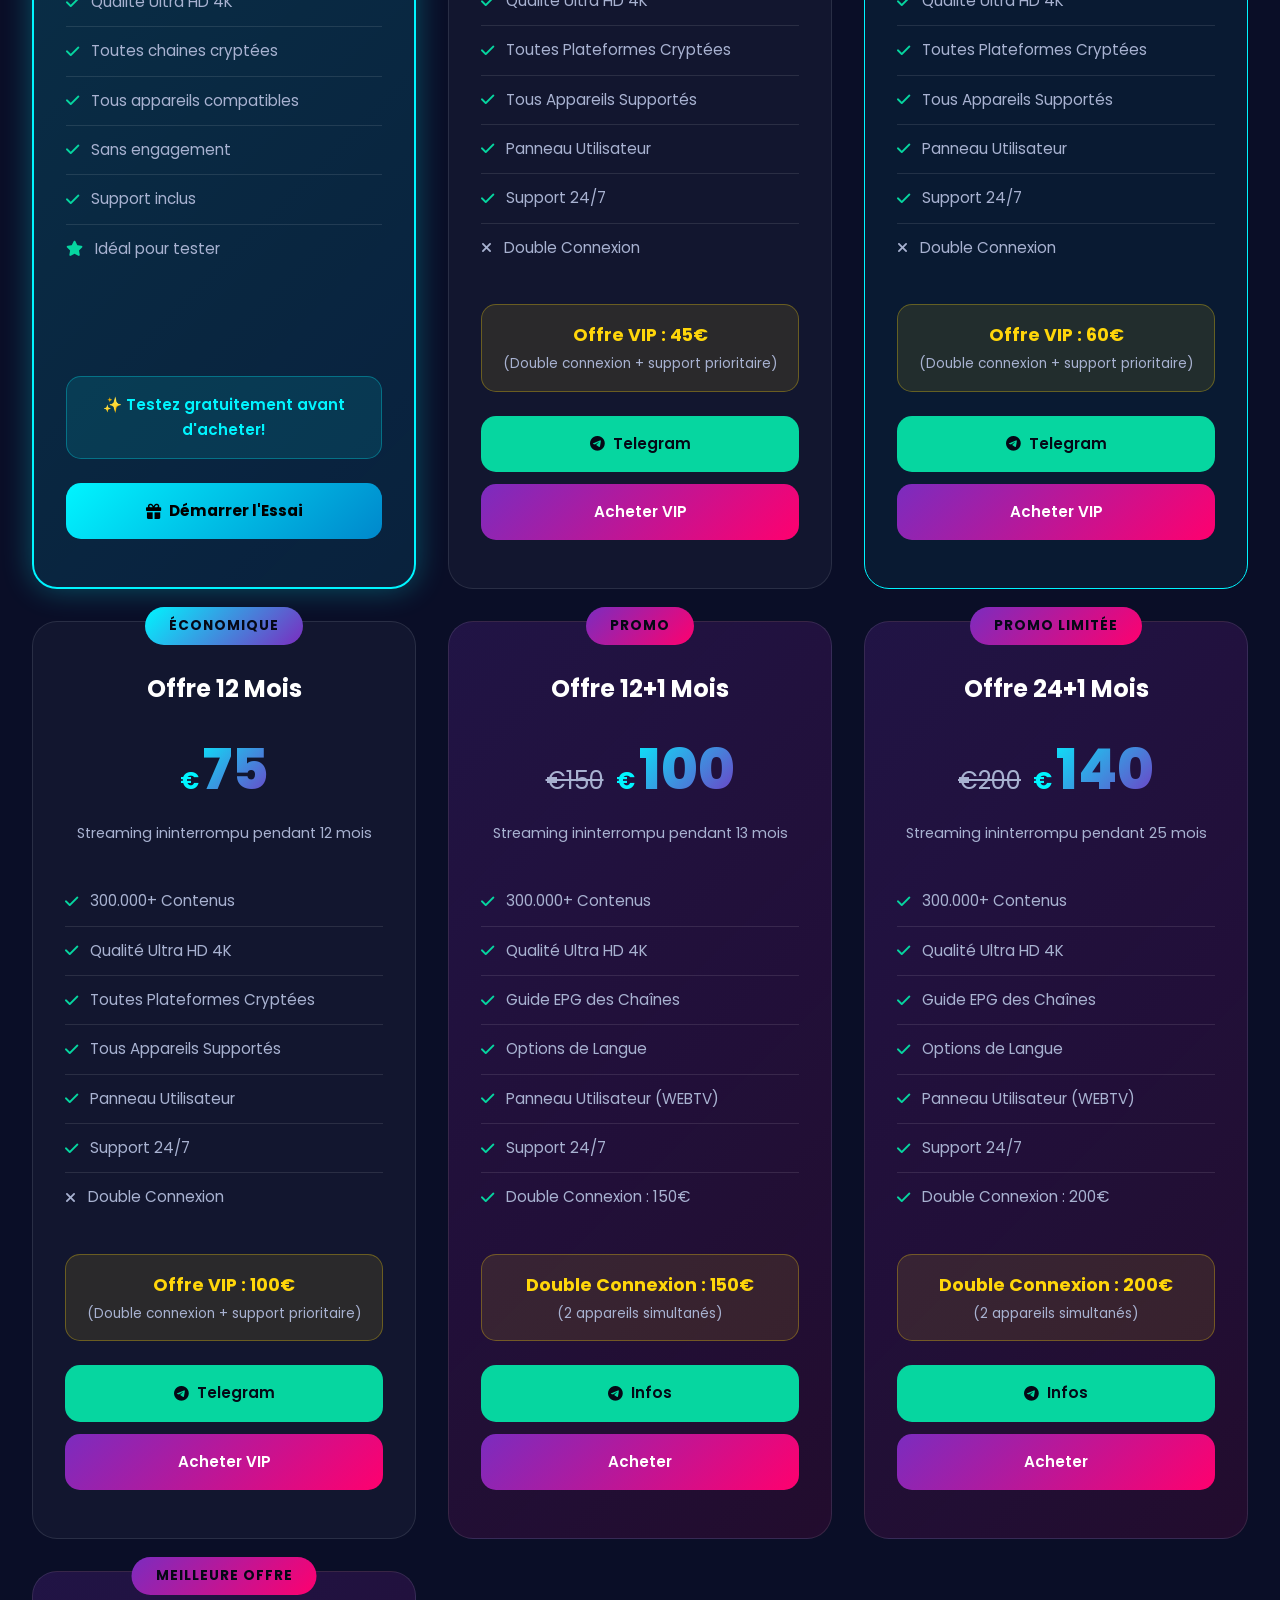
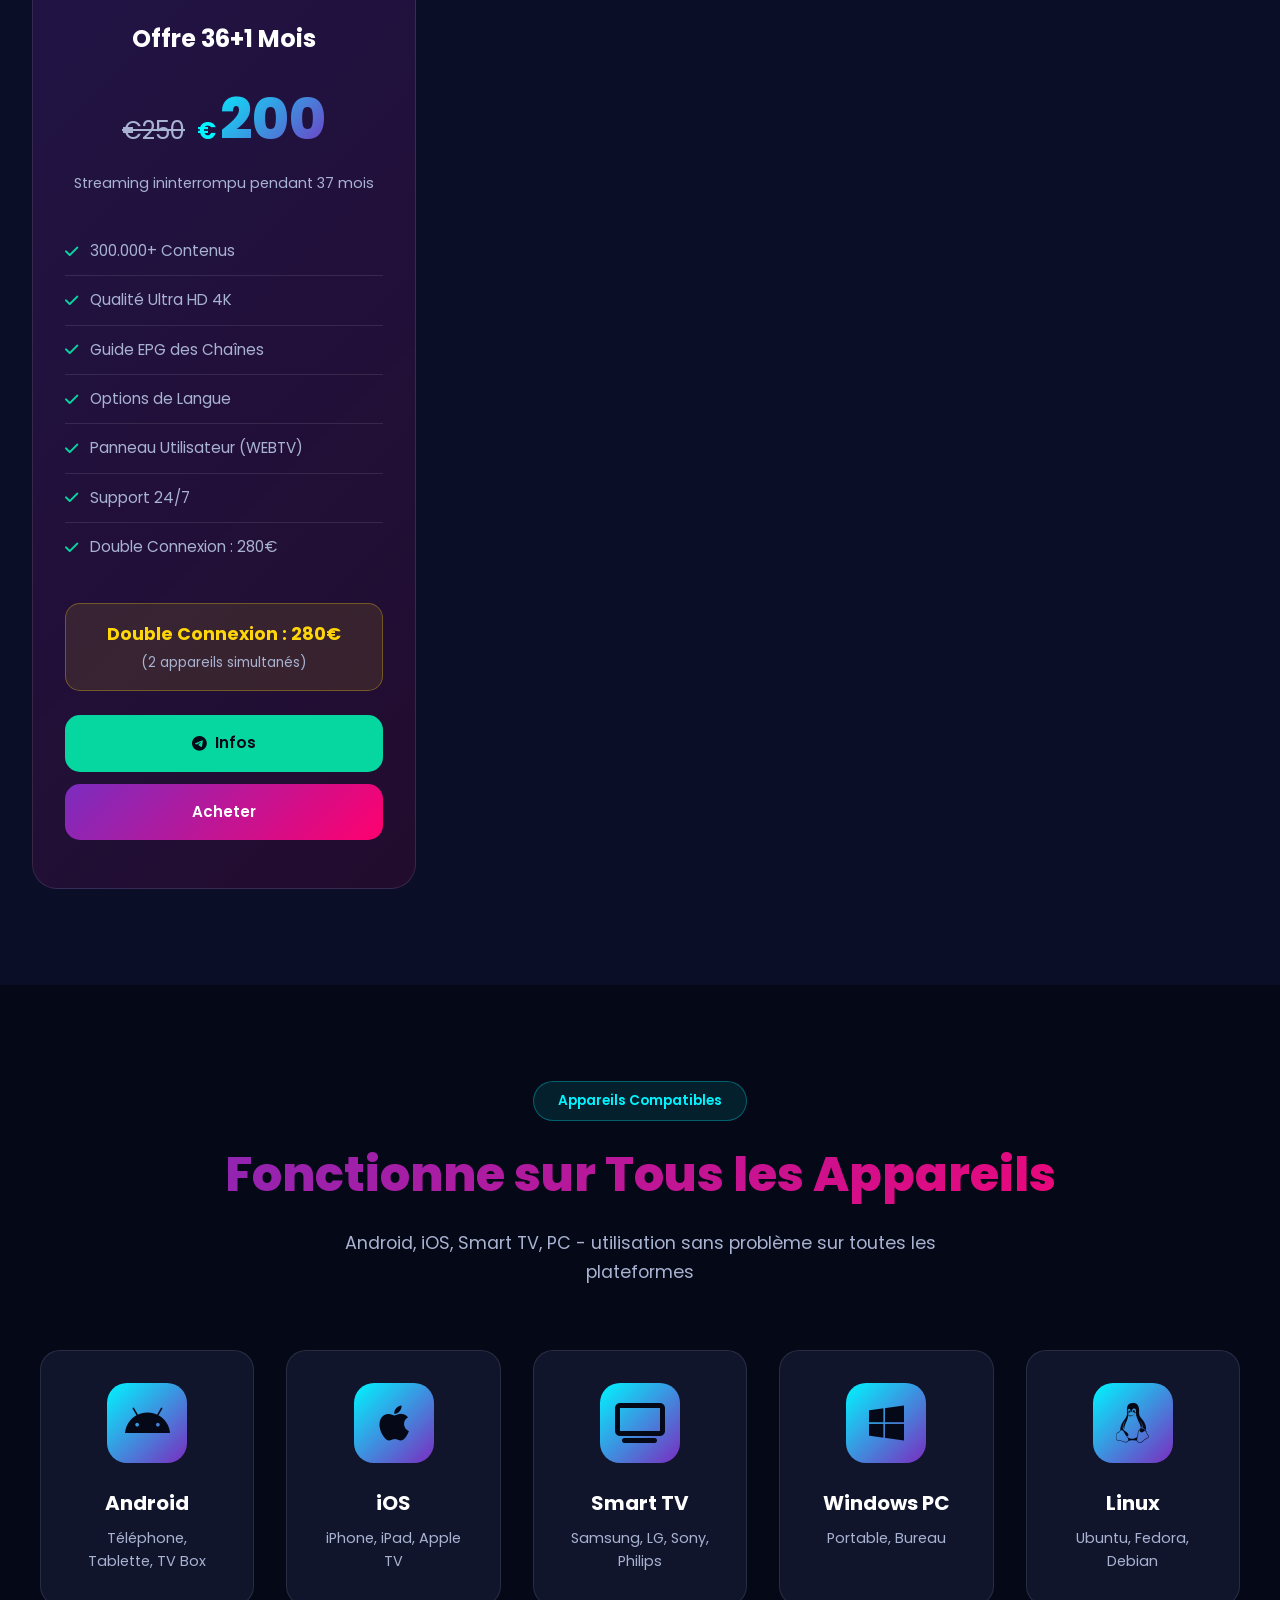
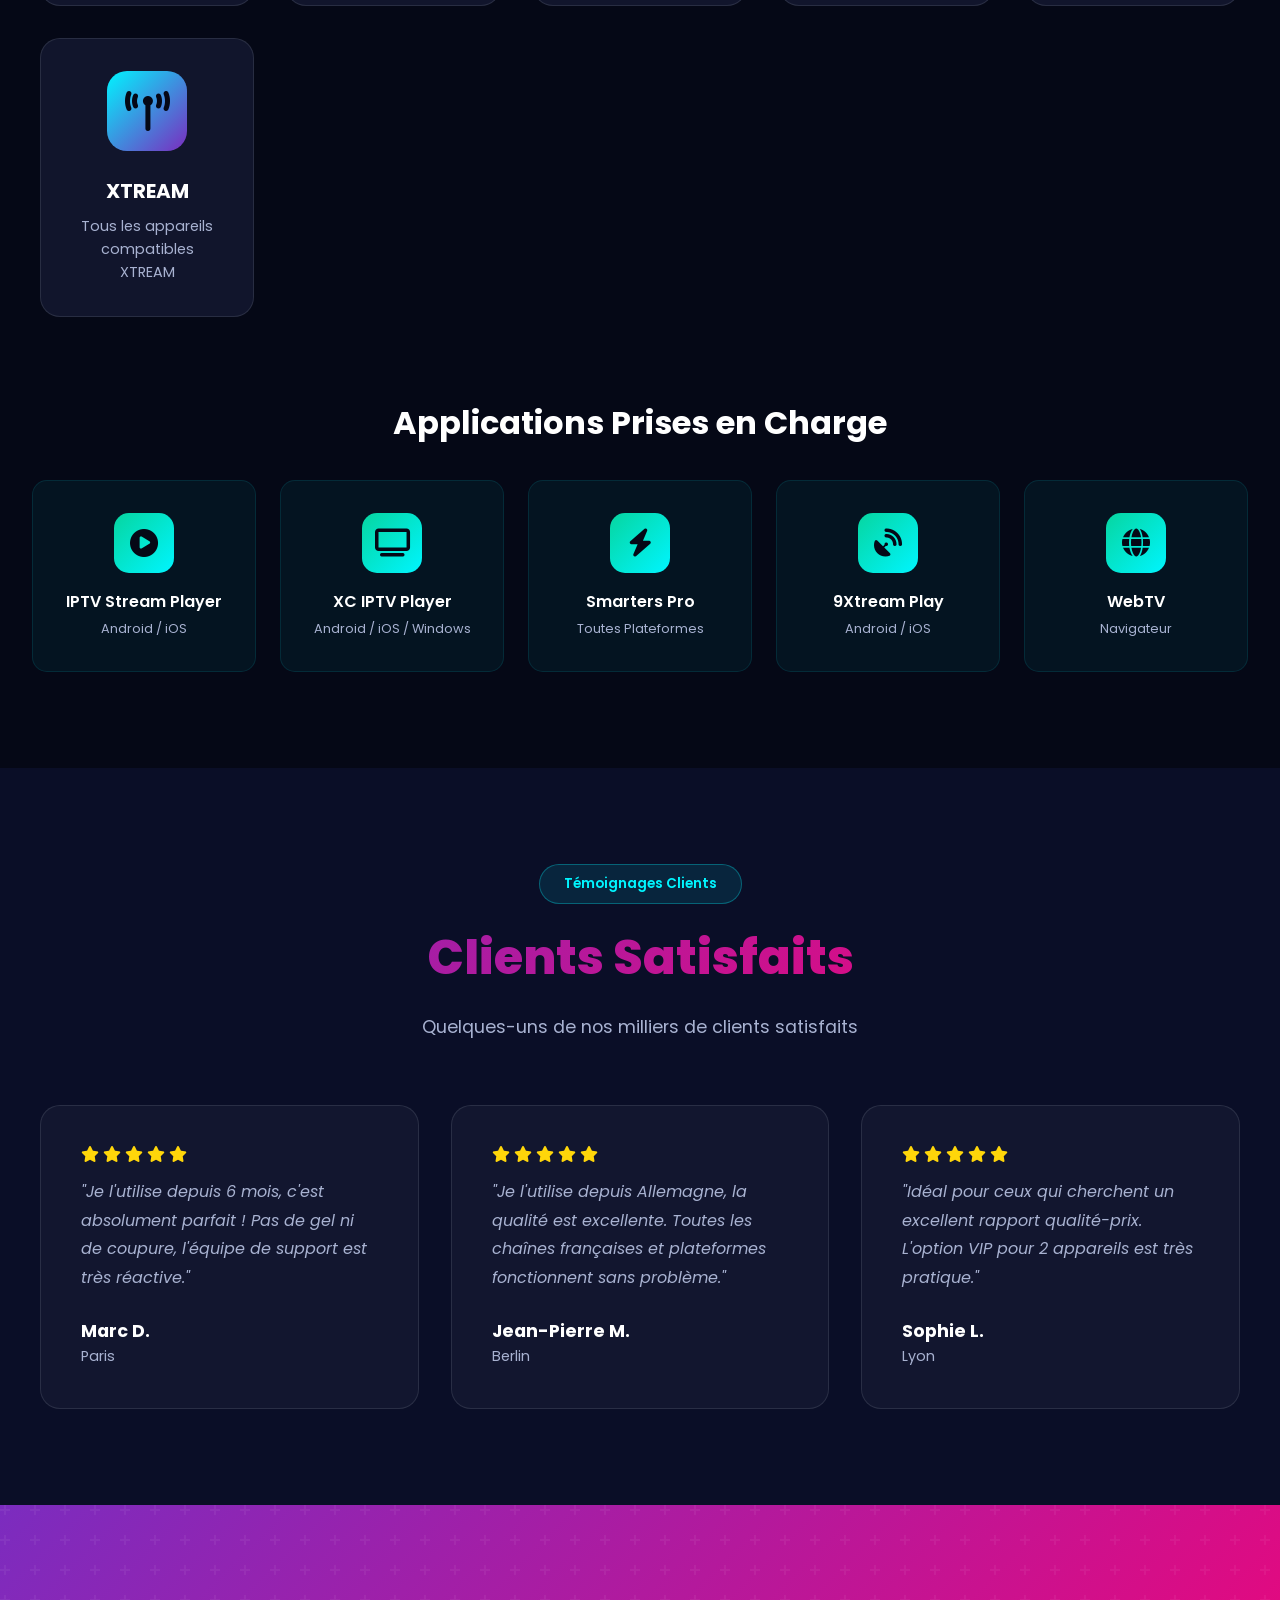
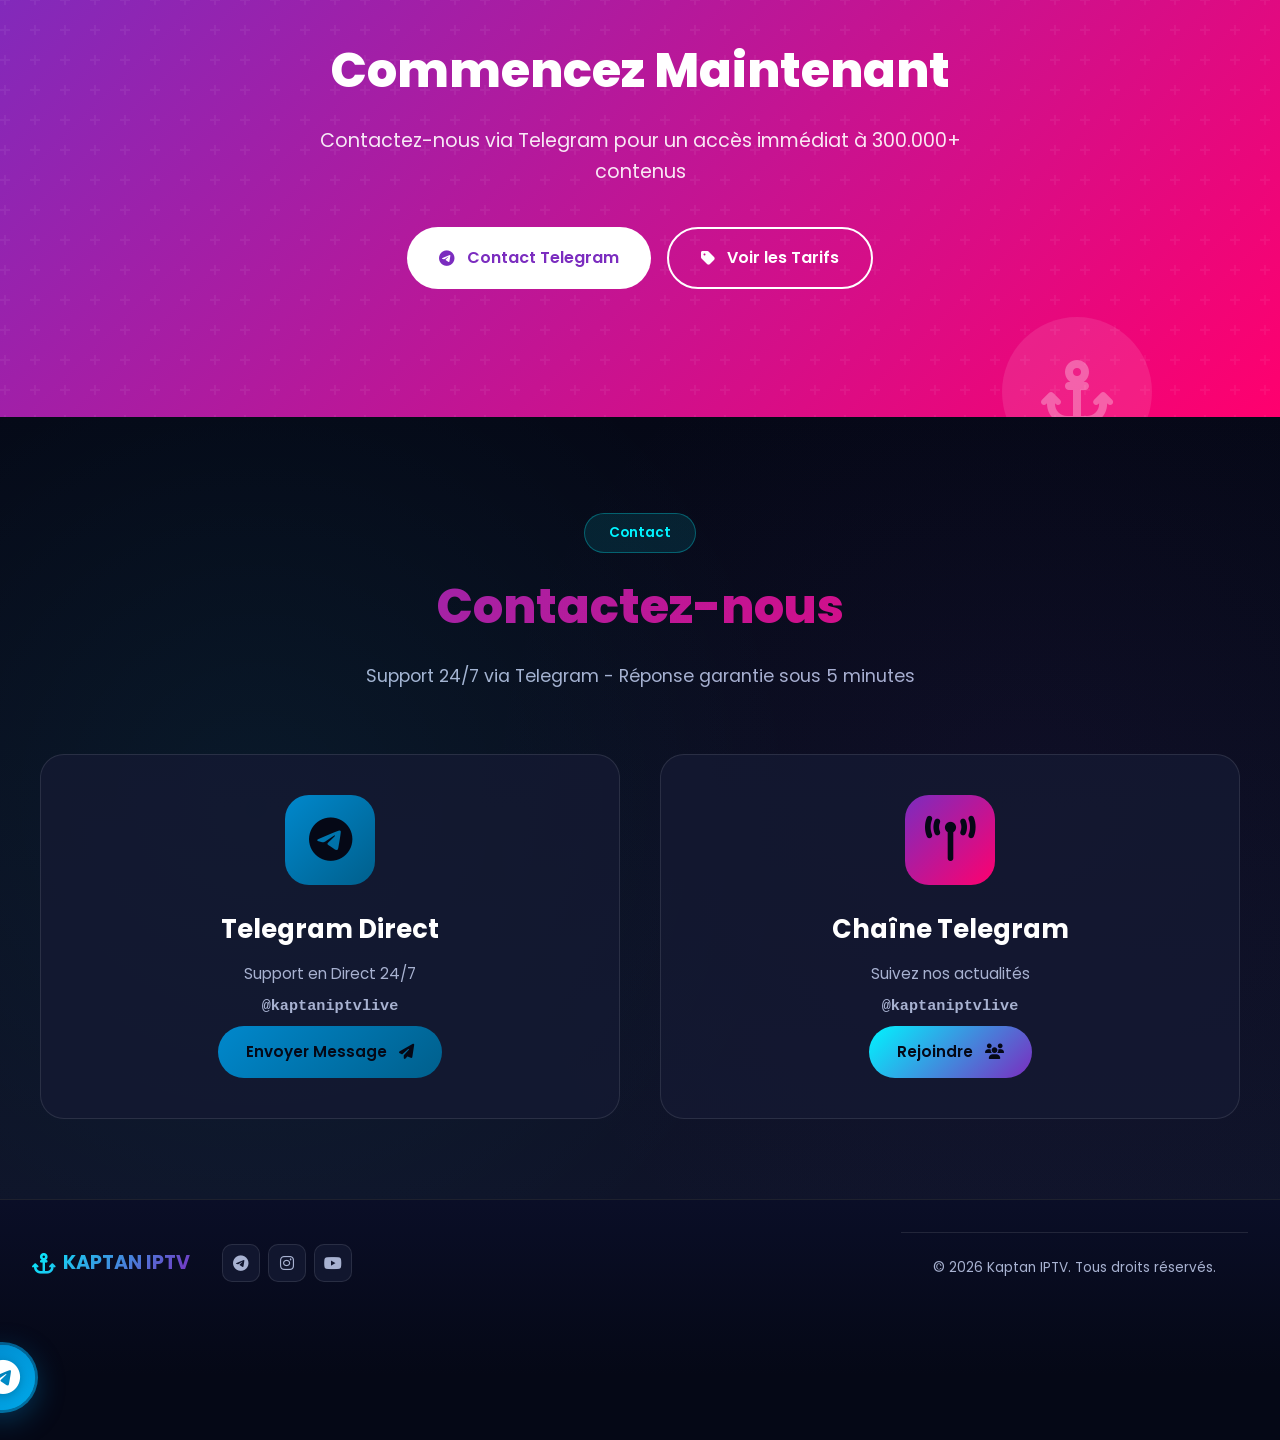
==== commit bea910b6: "SEO MAXIMAL + Nettoyage fichiers - Prêt pour publication SEO MAXIMAL: ✅ Meta tags optimisés (title, " ====
--- a/index.html
+++ b/index.html
@@ -2,27 +2,142 @@
 <html lang="fr">
 <head>
     <meta charset="UTF-8">
+
+    <!-- Viewport & Mobile -->
     <meta name="viewport" content="width=device-width, initial-scale=1.0, maximum-scale=5.0, user-scalable=yes, viewport-fit=cover">
+
+    <!-- SEO Essential -->
+    <title>Kaptan IPTV | Service IPTV Premium France & Europe - Essai Gratuit 24h</title>
+    <meta name="description" content="✨ Service IPTV Premium #1 en France & Europe. 300,000+ contenus VOD, chaînes TV, sports en 4K/UHD. Essai GRATUIT 24h! Support 24/7. Compatible tous appareils. Prix à partir de 12€/mois.">
+    <meta name="keywords" content="IPTV France, IPTV Europe, abonnement IPTV, serveur IPTV premium, IPTV 4K, IPTV sport, VOD français, chaînes TV cryptées, meilleur IPTV 2026, achat IPTV, test IPTV gratuit, Kaptan IPTV, streaming IPTV, IPTV Android, Smart TV IPTV">
+    <meta name="author" content="Kaptan IPTV">
+    <meta name="robots" content="index, follow, max-image-preview:large, max-snippet:-1, max-video-preview:-1">
+    <link rel="canonical" href="https://kaptaniptv.com/">
+
+    <!-- Open Graph / Facebook -->
+    <meta property="og:type" content="website">
+    <meta property="og:url" content="https://kaptaniptv.com/">
+    <meta property="og:title" content="Kaptan IPTV | Service IPTV Premium France & Europe - Essai Gratuit 24h">
+    <meta property="og:description" content="✨ 300,000+ contenus en 4K/UHD. Essai GRATUIT 24h! Support 24/7. Compatible tous appareils. Prix à partir de 12€/mois.">
+    <meta property="og:image" content="https://kaptaniptv.com/og-image.jpg">
+    <meta property="og:locale" content="fr_FR">
+    <meta property="og:site_name" content="Kaptan IPTV">
+    <meta property="og:image:width" content="1200">
+    <meta property="og:image:height" content="630">
+    <meta property="og:image:alt" content="Kaptan IPTV - Service Premium">
+
+    <!-- Twitter Card -->
+    <meta name="twitter:card" content="summary_large_image">
+    <meta name="twitter:url" content="https://kaptaniptv.com/">
+    <meta name="twitter:title" content="Kaptan IPTV | Service IPTV Premium - Essai Gratuit 24h">
+    <meta name="twitter:description" content="✨ 300,000+ contenus en 4K. Essai GRATUIT 24h! Support 24/7. Prix dès 12€/mois.">
+    <meta name="twitter:image" content="https://kaptaniptv.com/twitter-image.jpg">
+    <meta name="twitter:site" content="@kaptaniptvlive">
+
+    <!-- Additional SEO -->
     <meta name="theme-color" content="#0a0e27">
     <meta name="mobile-web-app-capable" content="yes">
     <meta name="apple-mobile-web-app-capable" content="yes">
     <meta name="apple-mobile-web-app-status-bar-style" content="black-translucent">
     <meta name="apple-mobile-web-app-title" content="Kaptan IPTV">
-    <title>Kaptan IPTV | Service IPTV Premium</title>
-    <meta name="description" content="Le meilleur service IPTV. 300.000+ contenus, qualité 4K, streaming sans interruption ni coupure.">
-    <meta name="keywords" content="IPTV, achat IPTV, Kaptan IPTV, serveur IPTV, IPTV français, IPTV Europe">
+    <meta name="msapplication-TileColor" content="#0a0e27">
+    <meta name="msapplication-config" content="/browserconfig.xml">
+
+    <!-- Geographic -->
+    <meta name="geo.region" content="FR">
+    <meta name="geo.placename" content="France">
+    <meta name="geo.position" content="48.8566;2.3522">
+    <meta name="ICBM" content="48.8566, 2.3522">
+
+    <!-- Language -->
+    <meta name="content-language" content="fr">
+    <meta http-equiv="content-language" content="fr">
+
+    <!-- Revisit -->
+    <meta name="revisit-after" content="7 days">
+
+    <!-- Distribution -->
+    <meta name="distribution" content="global">
+    <meta name="rating" content="general">
+
+    <!-- Fonts -->
     <link rel="preconnect" href="https://fonts.googleapis.com">
     <link rel="preconnect" href="https://fonts.gstatic.com" crossorigin>
     <link href="https://fonts.googleapis.com/css2?family=Poppins:wght@300;400;500;600;700;800;900&display=swap" rel="stylesheet">
+
+    <!-- Icons -->
     <link rel="stylesheet" href="https://cdnjs.cloudflare.com/ajax/libs/font-awesome/6.5.1/css/all.min.css" media="print" onload="this.media='all'">
     <noscript>
         <link rel="stylesheet" href="https://cdnjs.cloudflare.com/ajax/libs/font-awesome/6.5.1/css/all.min.css">
     </noscript>
+
+    <!-- CSS -->
     <link rel="stylesheet" href="style.css?v=9">
     <link rel="stylesheet" href="mobile-enhancements.css?v=9">
+
+    <!-- Manifest & Icons -->
     <link rel="manifest" href="manifest.json">
     <link rel="icon" type="image/png" href="https://cdn-icons-png.flaticon.com/512/3774/3774299.png">
     <link rel="apple-touch-icon" href="https://cdn-icons-png.flaticon.com/512/3774/3774299.png">
+
+    <!-- Schema.org JSON-LD -->
+    <script type="application/ld+json">
+    {
+      "@context": "https://schema.org",
+      "@type": "Organization",
+      "name": "Kaptan IPTV",
+      "url": "https://kaptaniptv.com/",
+      "logo": "https://kaptaniptv.com/logo.png",
+      "description": "Service IPTV Premium #1 en France & Europe. 300,000+ contenus en 4K/UHD.",
+      "address": {
+        "@type": "PostalAddress",
+        "addressCountry": "FR",
+        "addressLocality": "France"
+      },
+      "contactPoint": {
+        "@type": "ContactPoint",
+        "telephone": "+33-6-00-00-00-00",
+        "contactType": "customer service",
+        "availableLanguage": "French",
+        "contactOption": "Telegram",
+        "url": "https://t.me/kaptaniptvlive"
+      },
+      "sameAs": [
+        "https://t.me/kaptaniptvlive",
+        "https://instagram.com/kaptaniptvlive",
+        "https://youtube.com/@kaptaniptvlive"
+      ],
+      "priceRange": "€€"
+    }
+    </script>
+
+    <!-- Product Schema -->
+    <script type="application/ld+json">
+    {
+      "@context": "https://schema.org",
+      "@type": "Product",
+      "name": "Abonnement IPTV Premium - Kaptan IPTV",
+      "image": "https://kaptaniptv.com/product-image.jpg",
+      "description": "Service IPTV Premium avec 300,000+ contenus, qualité 4K/UHD, support 24/7.",
+      "brand": {
+        "@type": "Brand",
+        "name": "Kaptan IPTV"
+      },
+      "offers": {
+        "@type": "AggregateOffer",
+        "lowPrice": "12",
+        "highPrice": "150",
+        "priceCurrency": "EUR",
+        "offerCount": "6",
+        "availability": "https://schema.org/InStock"
+      },
+      "aggregateRating": {
+        "@type": "AggregateRating",
+        "ratingValue": "4.9",
+        "reviewCount": "2547"
+      }
+    }
+    </script>
 </head>
 <body>
     <!-- Netflix Style Loading Screen -->
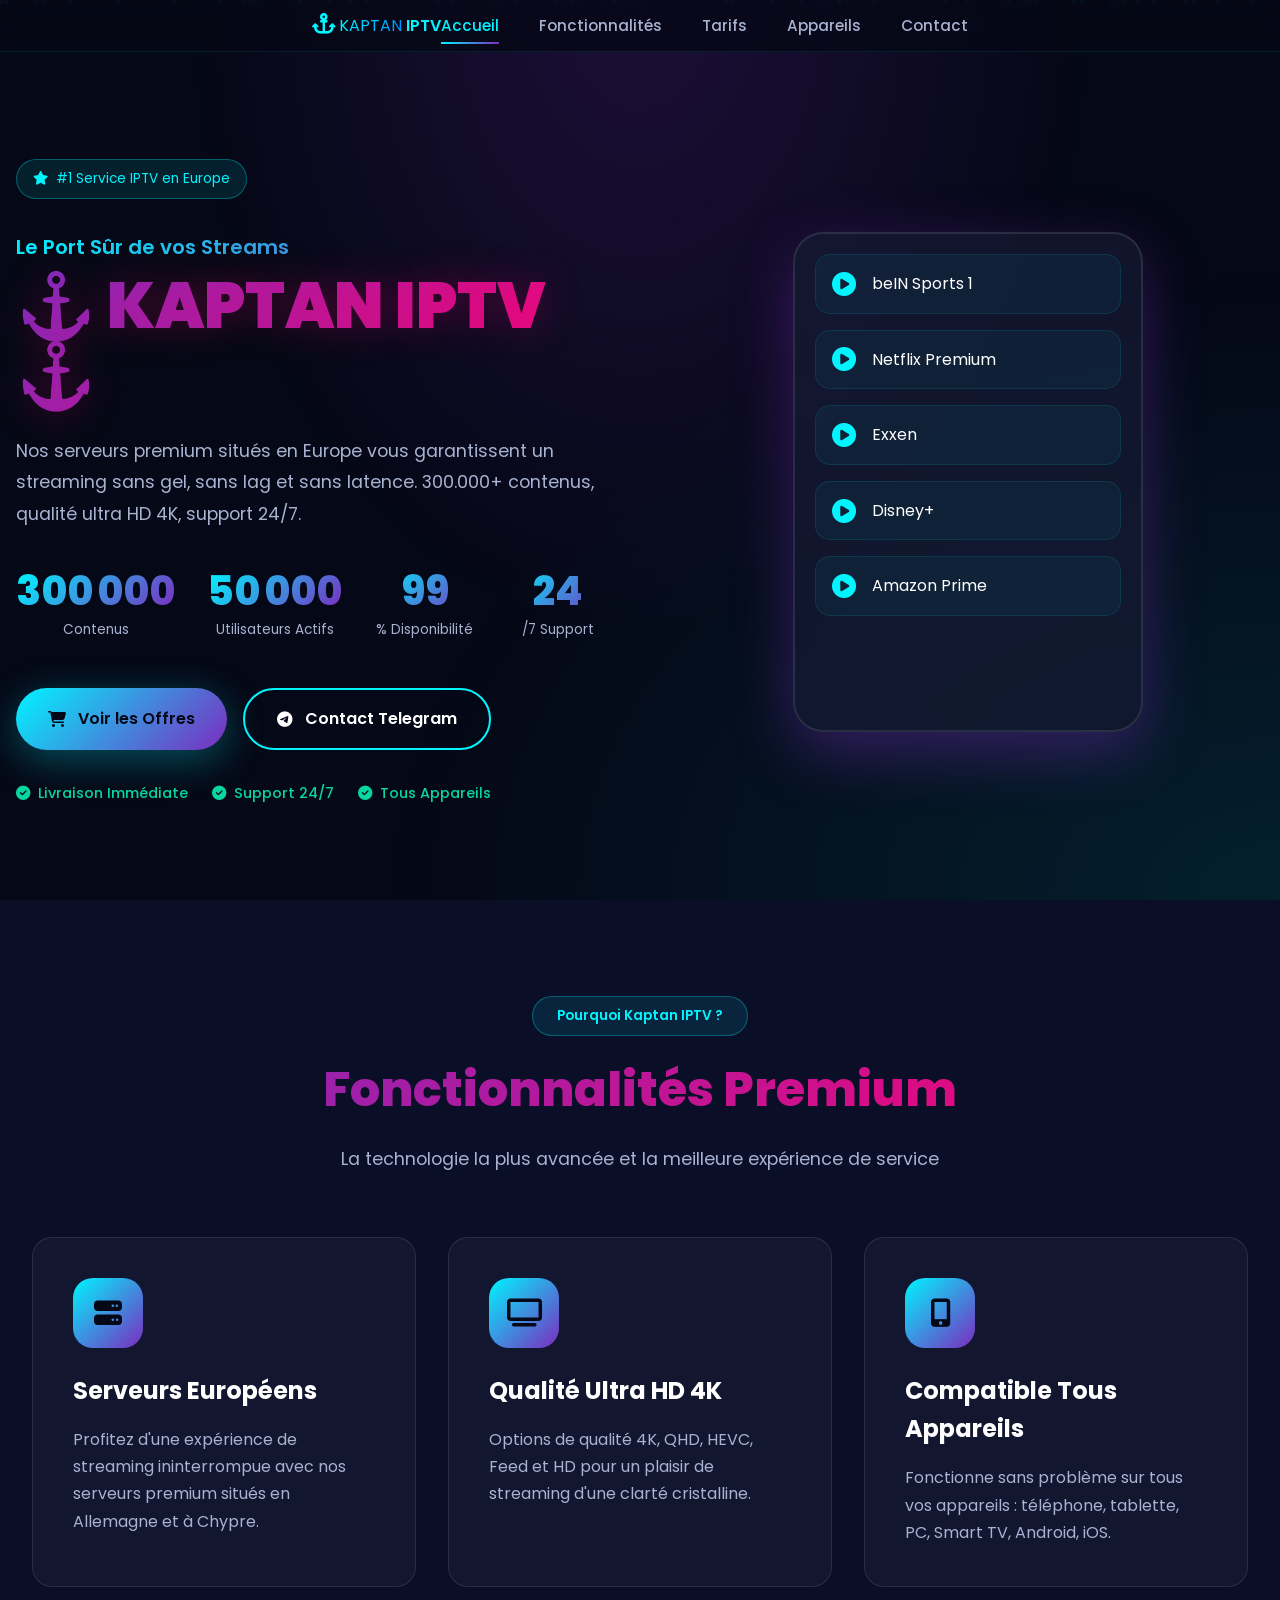
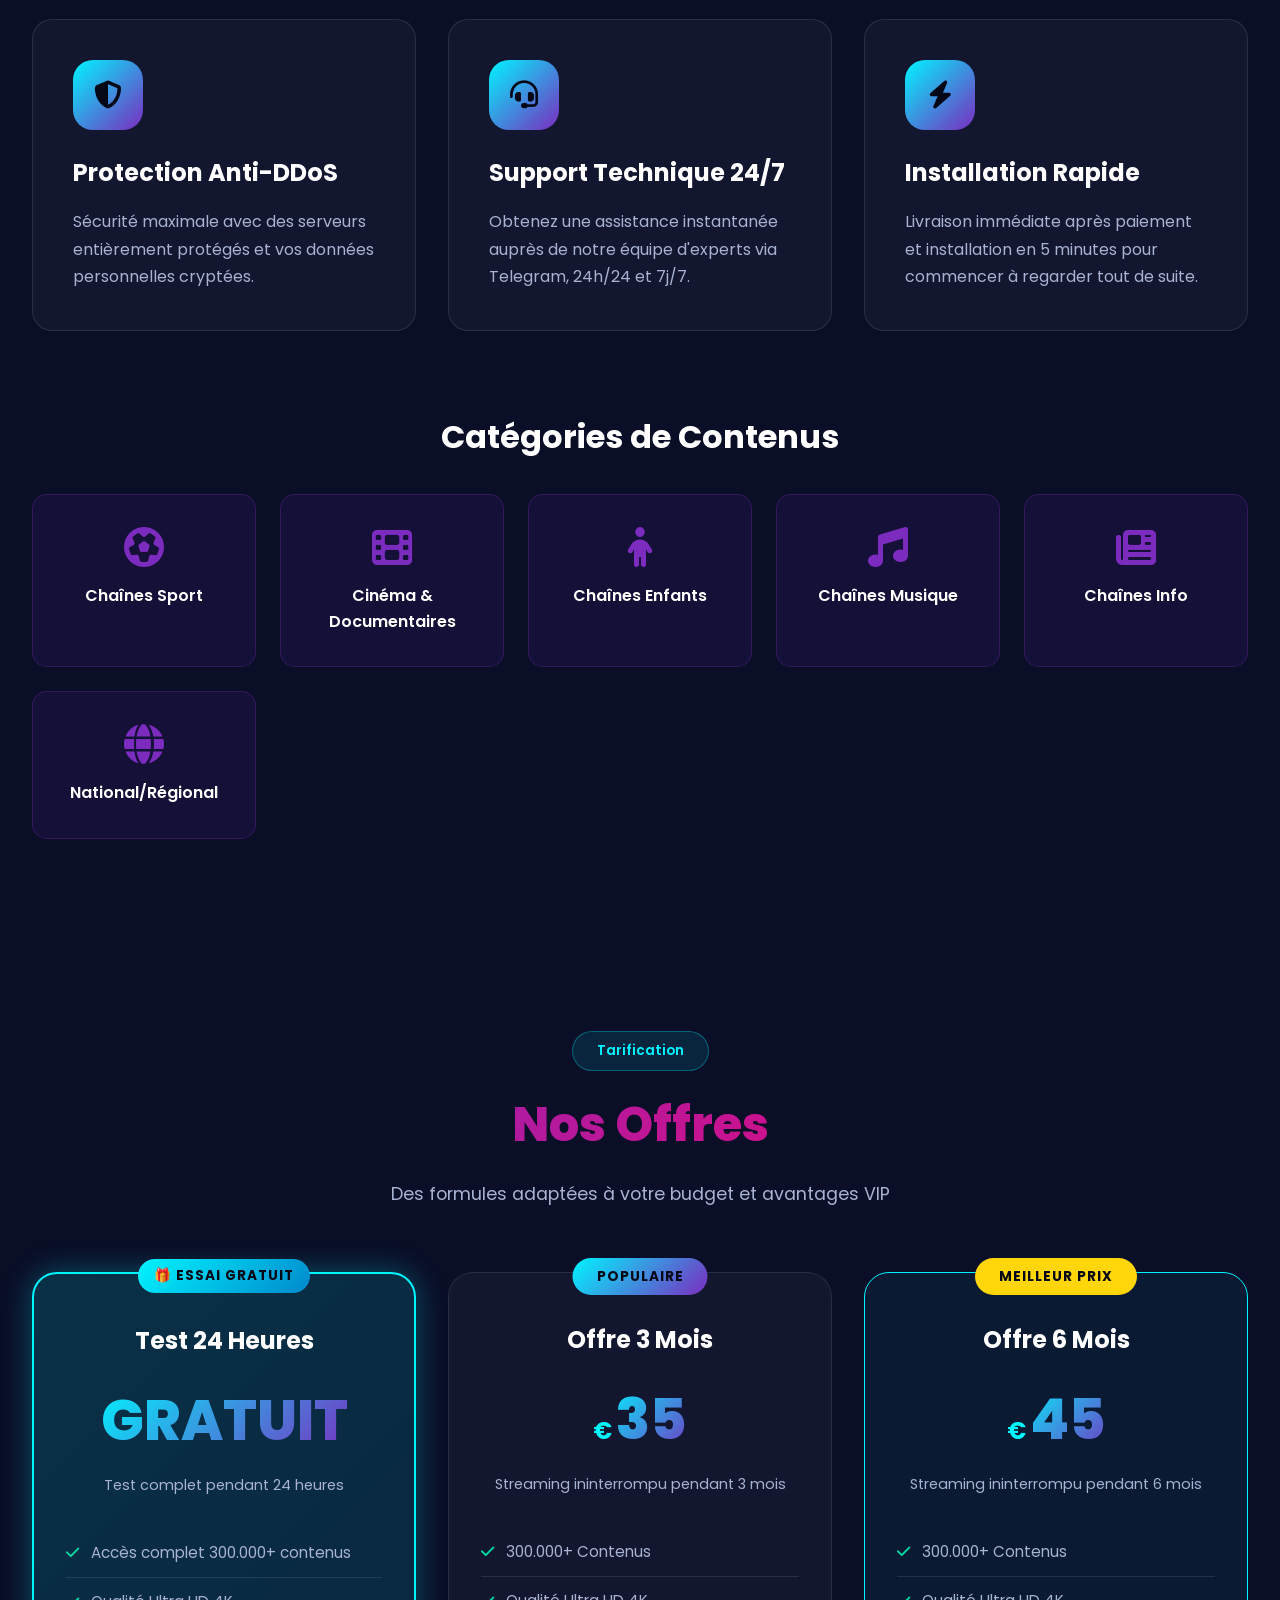
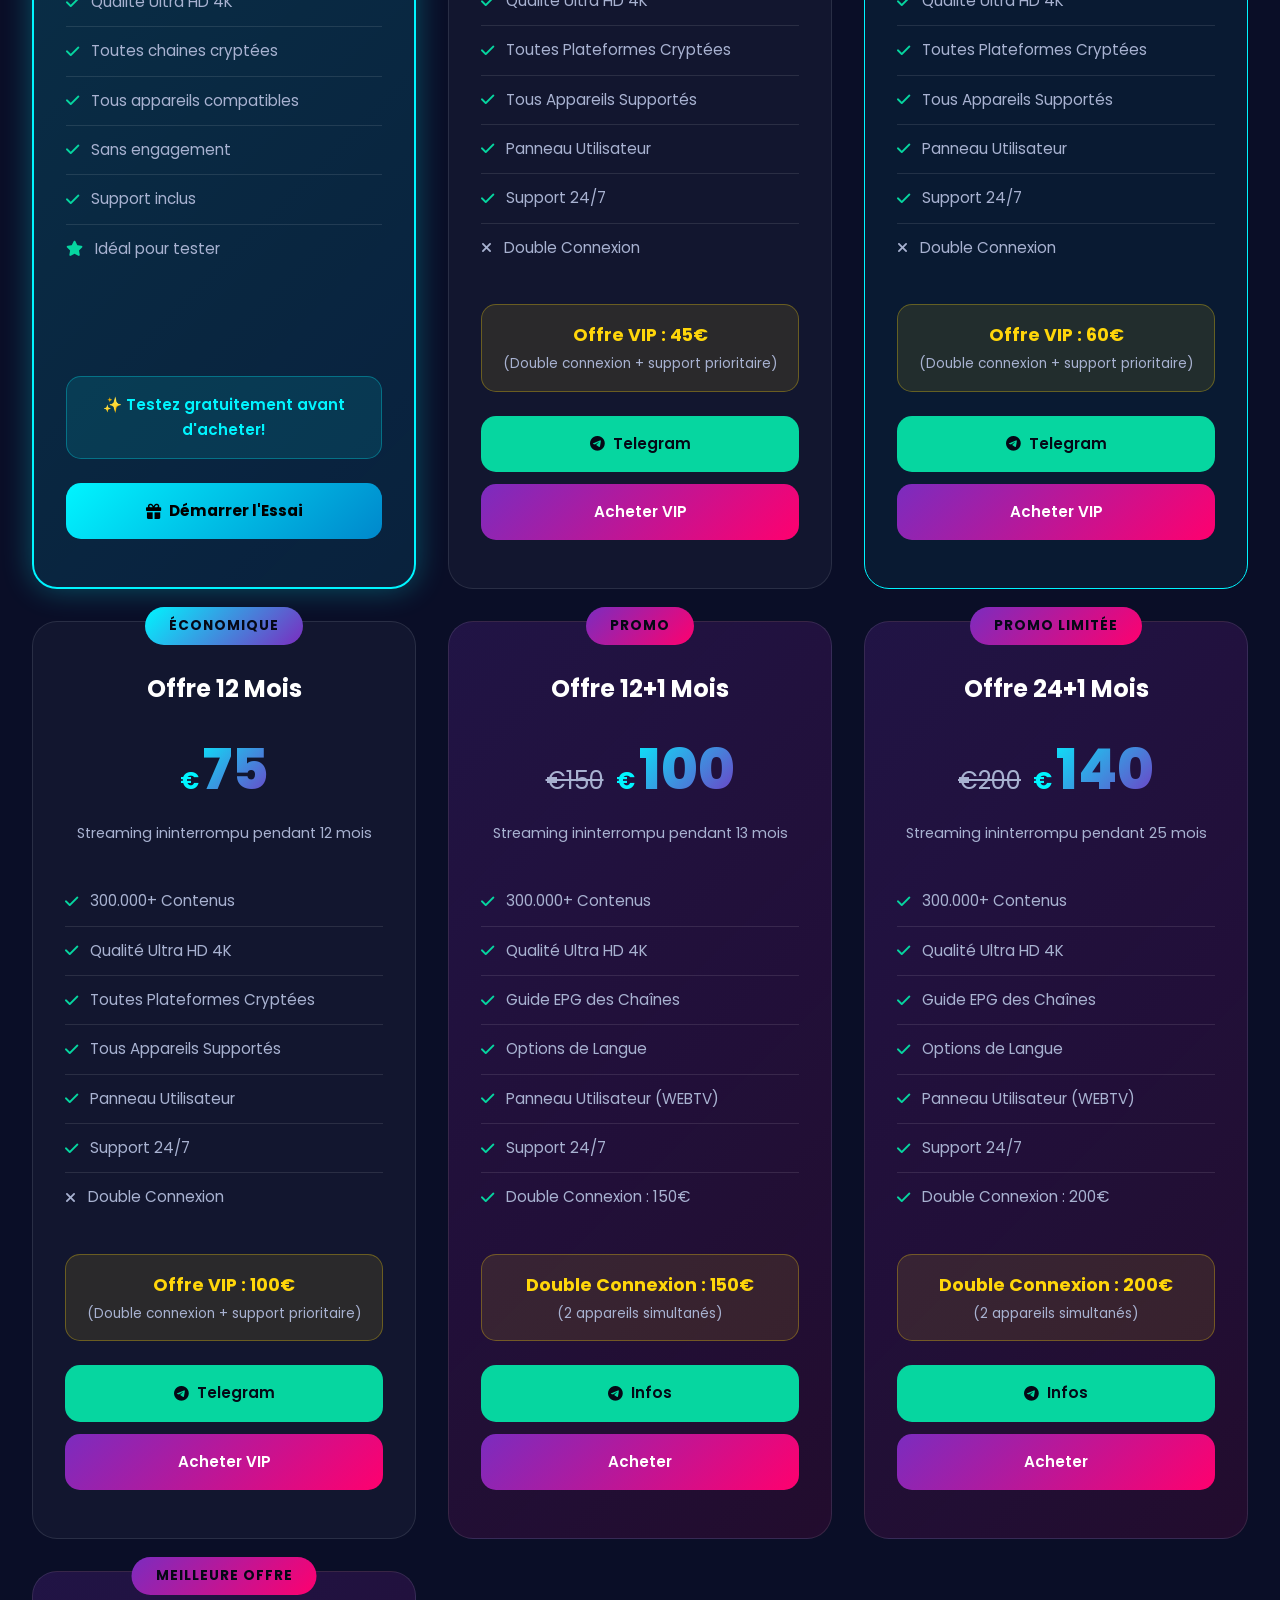
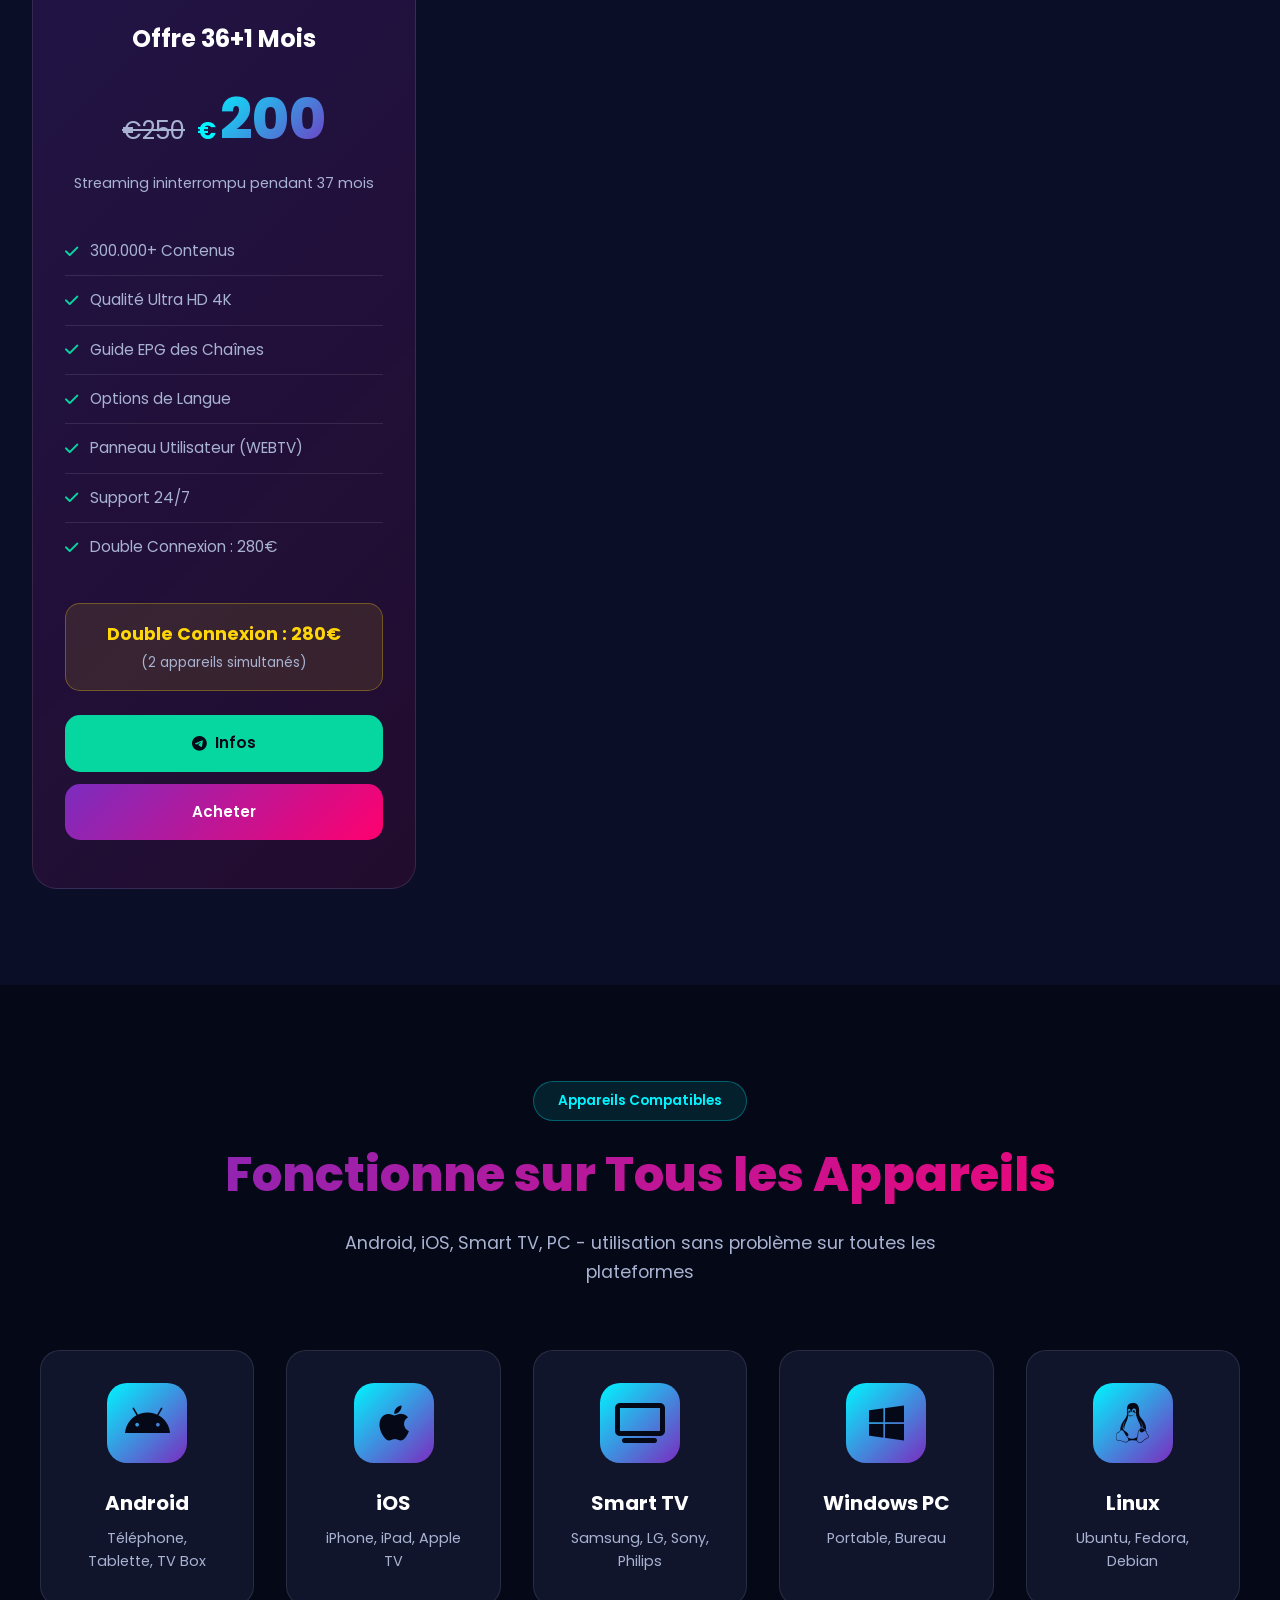
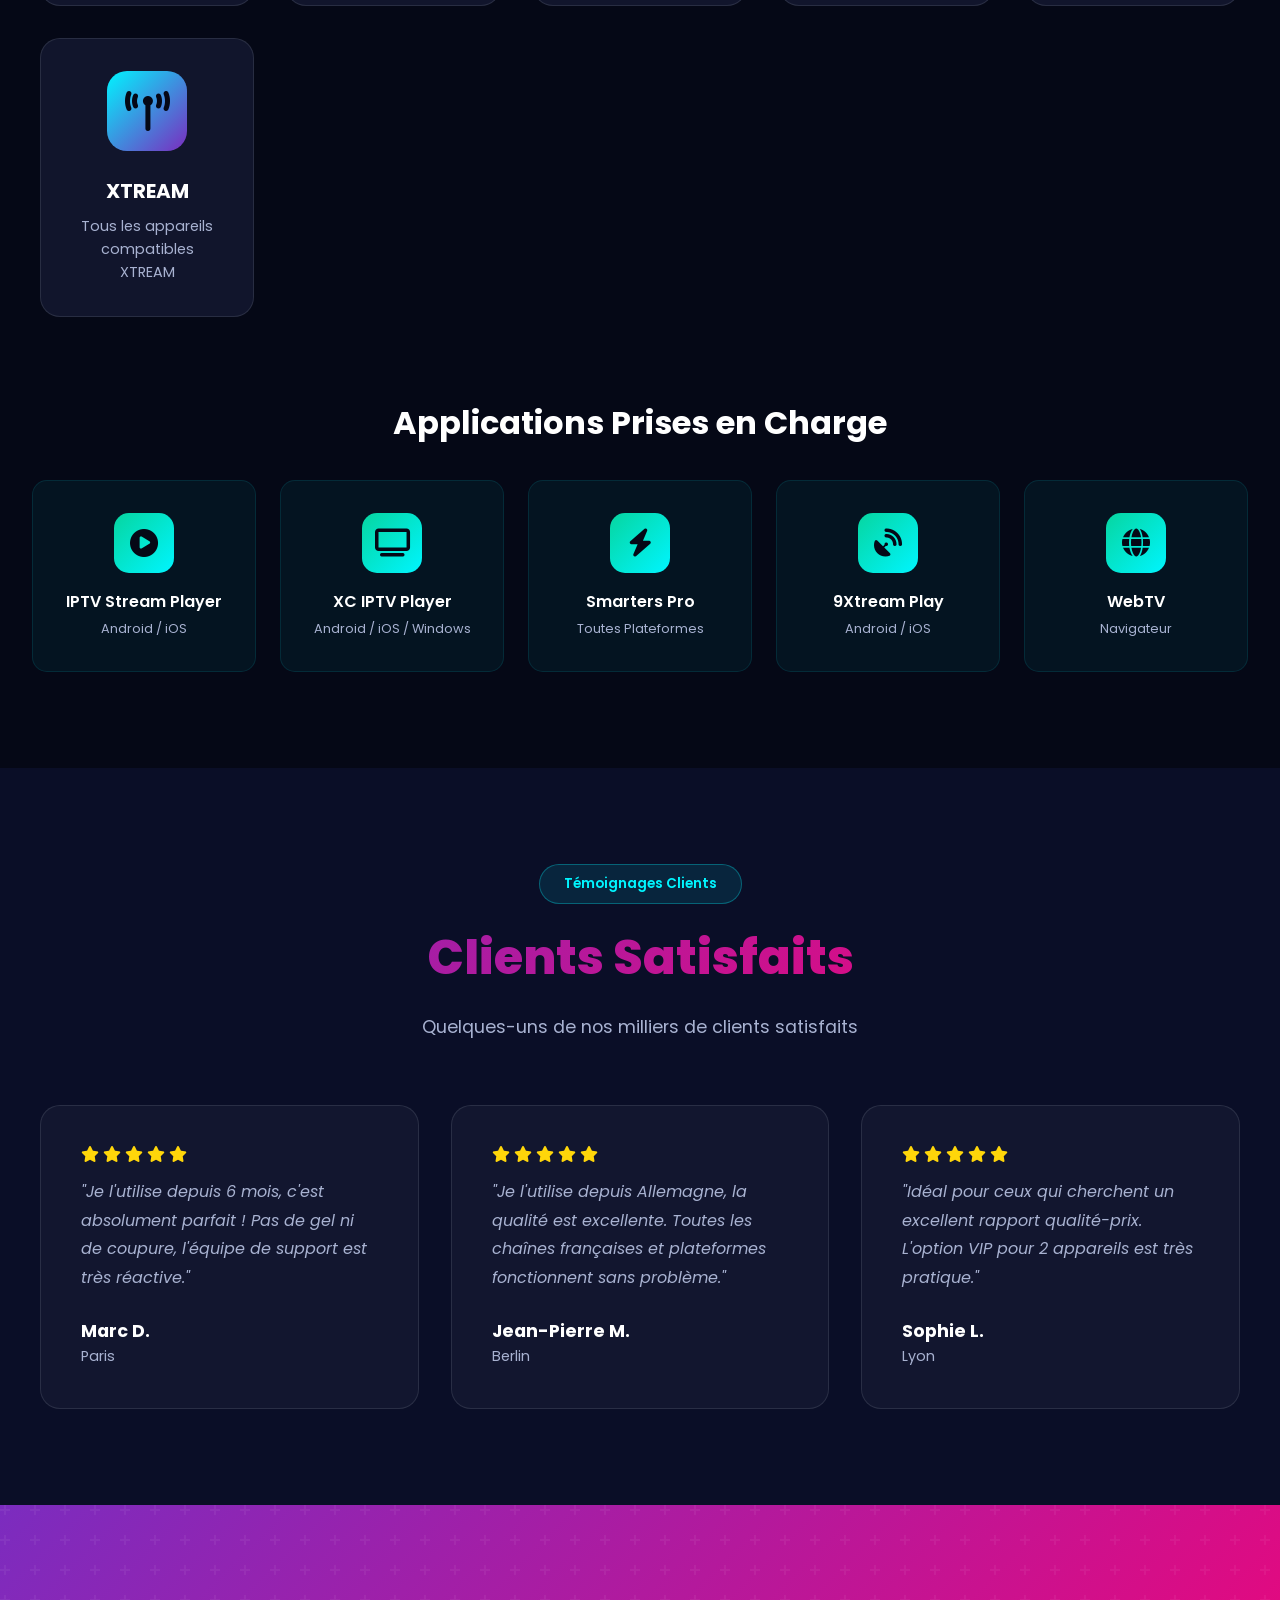
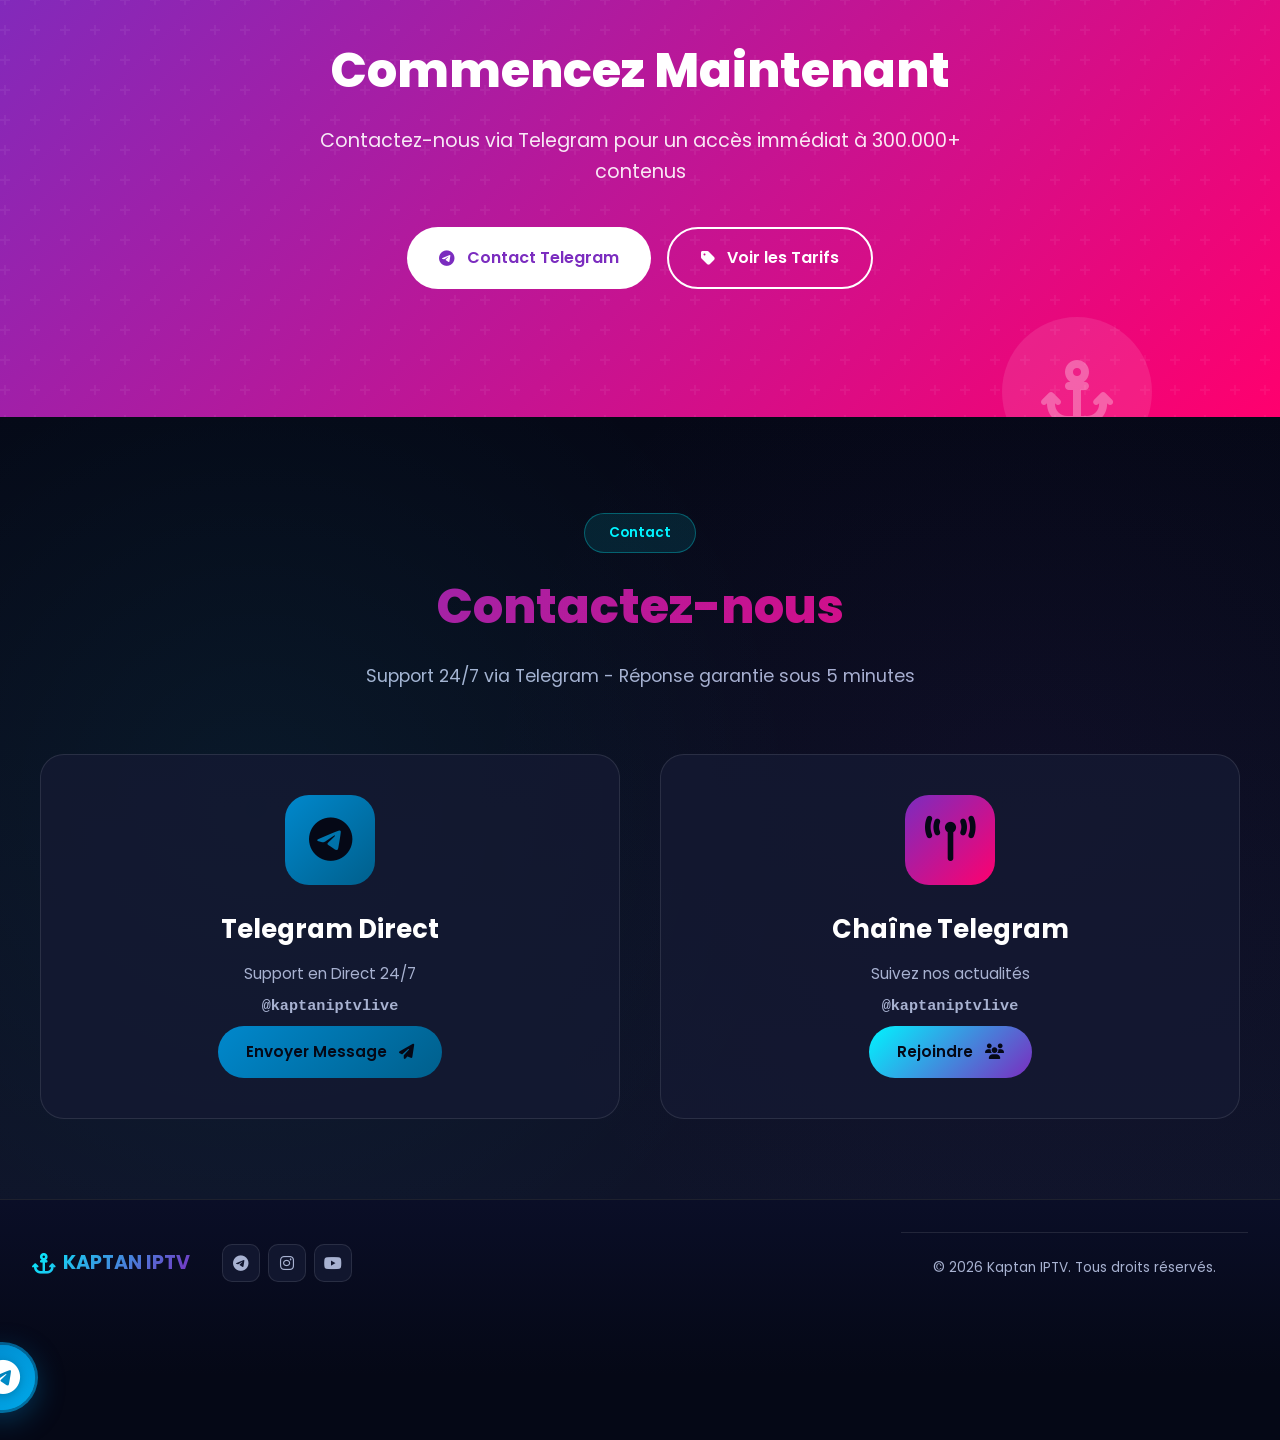
==== commit 4d3b01ec: "Replace all domain references from kaptaniptv.com to GitHub Pages - Updated index.html: canonical UR" ====
--- a/index.html
+++ b/index.html
@@ -12,14 +12,14 @@
     <meta name="keywords" content="IPTV France, IPTV Europe, abonnement IPTV, serveur IPTV premium, IPTV 4K, IPTV sport, VOD français, chaînes TV cryptées, meilleur IPTV 2026, achat IPTV, test IPTV gratuit, Kaptan IPTV, streaming IPTV, IPTV Android, Smart TV IPTV">
     <meta name="author" content="Kaptan IPTV">
     <meta name="robots" content="index, follow, max-image-preview:large, max-snippet:-1, max-video-preview:-1">
-    <link rel="canonical" href="https://kaptaniptv.com/">
+    <link rel="canonical" href="https://temel84.github.io/iptv/">
 
     <!-- Open Graph / Facebook -->
     <meta property="og:type" content="website">
-    <meta property="og:url" content="https://kaptaniptv.com/">
+    <meta property="og:url" content="https://temel84.github.io/iptv/">
     <meta property="og:title" content="Kaptan IPTV | Service IPTV Premium France & Europe - Essai Gratuit 24h">
     <meta property="og:description" content="✨ 300,000+ contenus en 4K/UHD. Essai GRATUIT 24h! Support 24/7. Compatible tous appareils. Prix à partir de 12€/mois.">
-    <meta property="og:image" content="https://kaptaniptv.com/og-image.jpg">
+    <meta property="og:image" content="https://temel84.github.io/iptv/og-image.jpg">
     <meta property="og:locale" content="fr_FR">
     <meta property="og:site_name" content="Kaptan IPTV">
     <meta property="og:image:width" content="1200">
@@ -28,10 +28,10 @@
 
     <!-- Twitter Card -->
     <meta name="twitter:card" content="summary_large_image">
-    <meta name="twitter:url" content="https://kaptaniptv.com/">
+    <meta name="twitter:url" content="https://temel84.github.io/iptv/">
     <meta name="twitter:title" content="Kaptan IPTV | Service IPTV Premium - Essai Gratuit 24h">
     <meta name="twitter:description" content="✨ 300,000+ contenus en 4K. Essai GRATUIT 24h! Support 24/7. Prix dès 12€/mois.">
-    <meta name="twitter:image" content="https://kaptaniptv.com/twitter-image.jpg">
+    <meta name="twitter:image" content="https://temel84.github.io/iptv/twitter-image.jpg">
     <meta name="twitter:site" content="@kaptaniptvlive">
 
     <!-- Additional SEO -->
@@ -86,8 +86,8 @@
       "@context": "https://schema.org",
       "@type": "Organization",
       "name": "Kaptan IPTV",
-      "url": "https://kaptaniptv.com/",
-      "logo": "https://kaptaniptv.com/logo.png",
+      "url": "https://temel84.github.io/iptv/",
+      "logo": "https://temel84.github.io/iptv/logo.png",
       "description": "Service IPTV Premium #1 en France & Europe. 300,000+ contenus en 4K/UHD.",
       "address": {
         "@type": "PostalAddress",
@@ -117,7 +117,7 @@
       "@context": "https://schema.org",
       "@type": "Product",
       "name": "Abonnement IPTV Premium - Kaptan IPTV",
-      "image": "https://kaptaniptv.com/product-image.jpg",
+      "image": "https://temel84.github.io/iptv/product-image.jpg",
       "description": "Service IPTV Premium avec 300,000+ contenus, qualité 4K/UHD, support 24/7.",
       "brand": {
         "@type": "Brand",
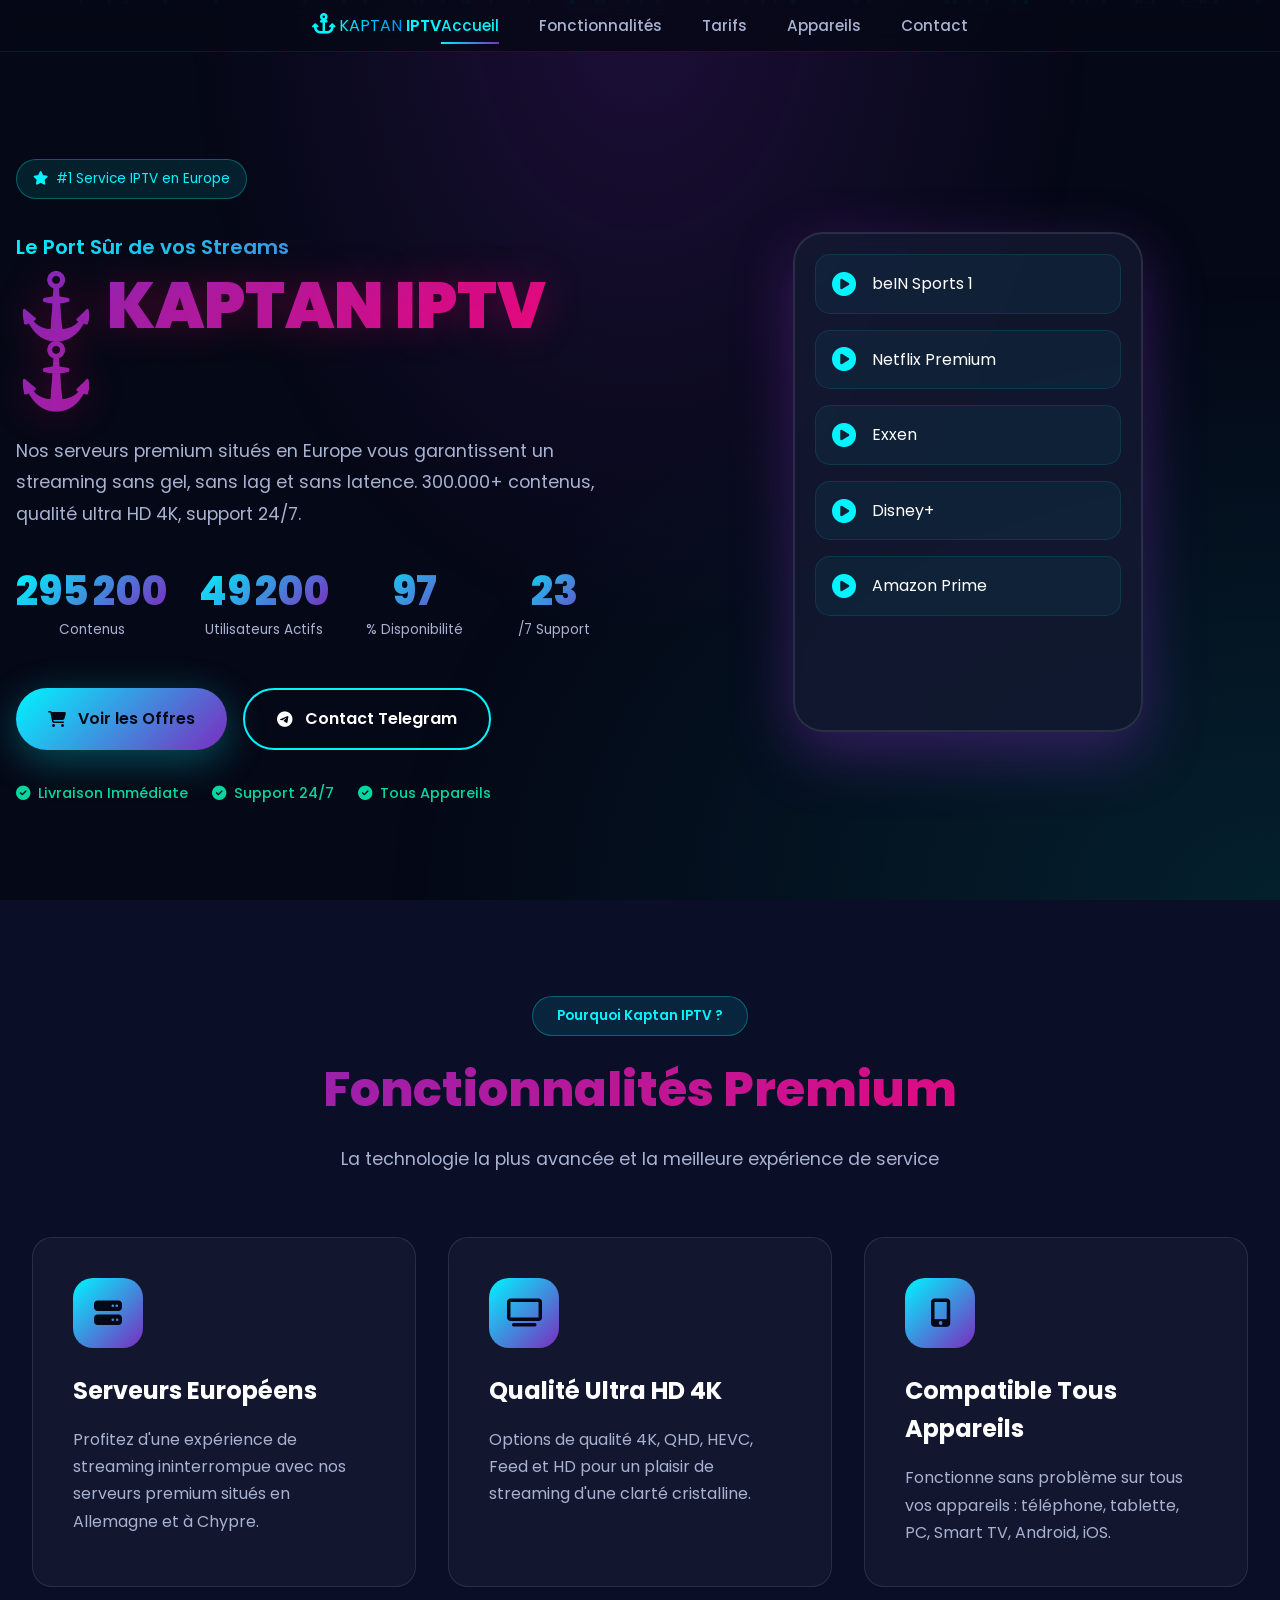
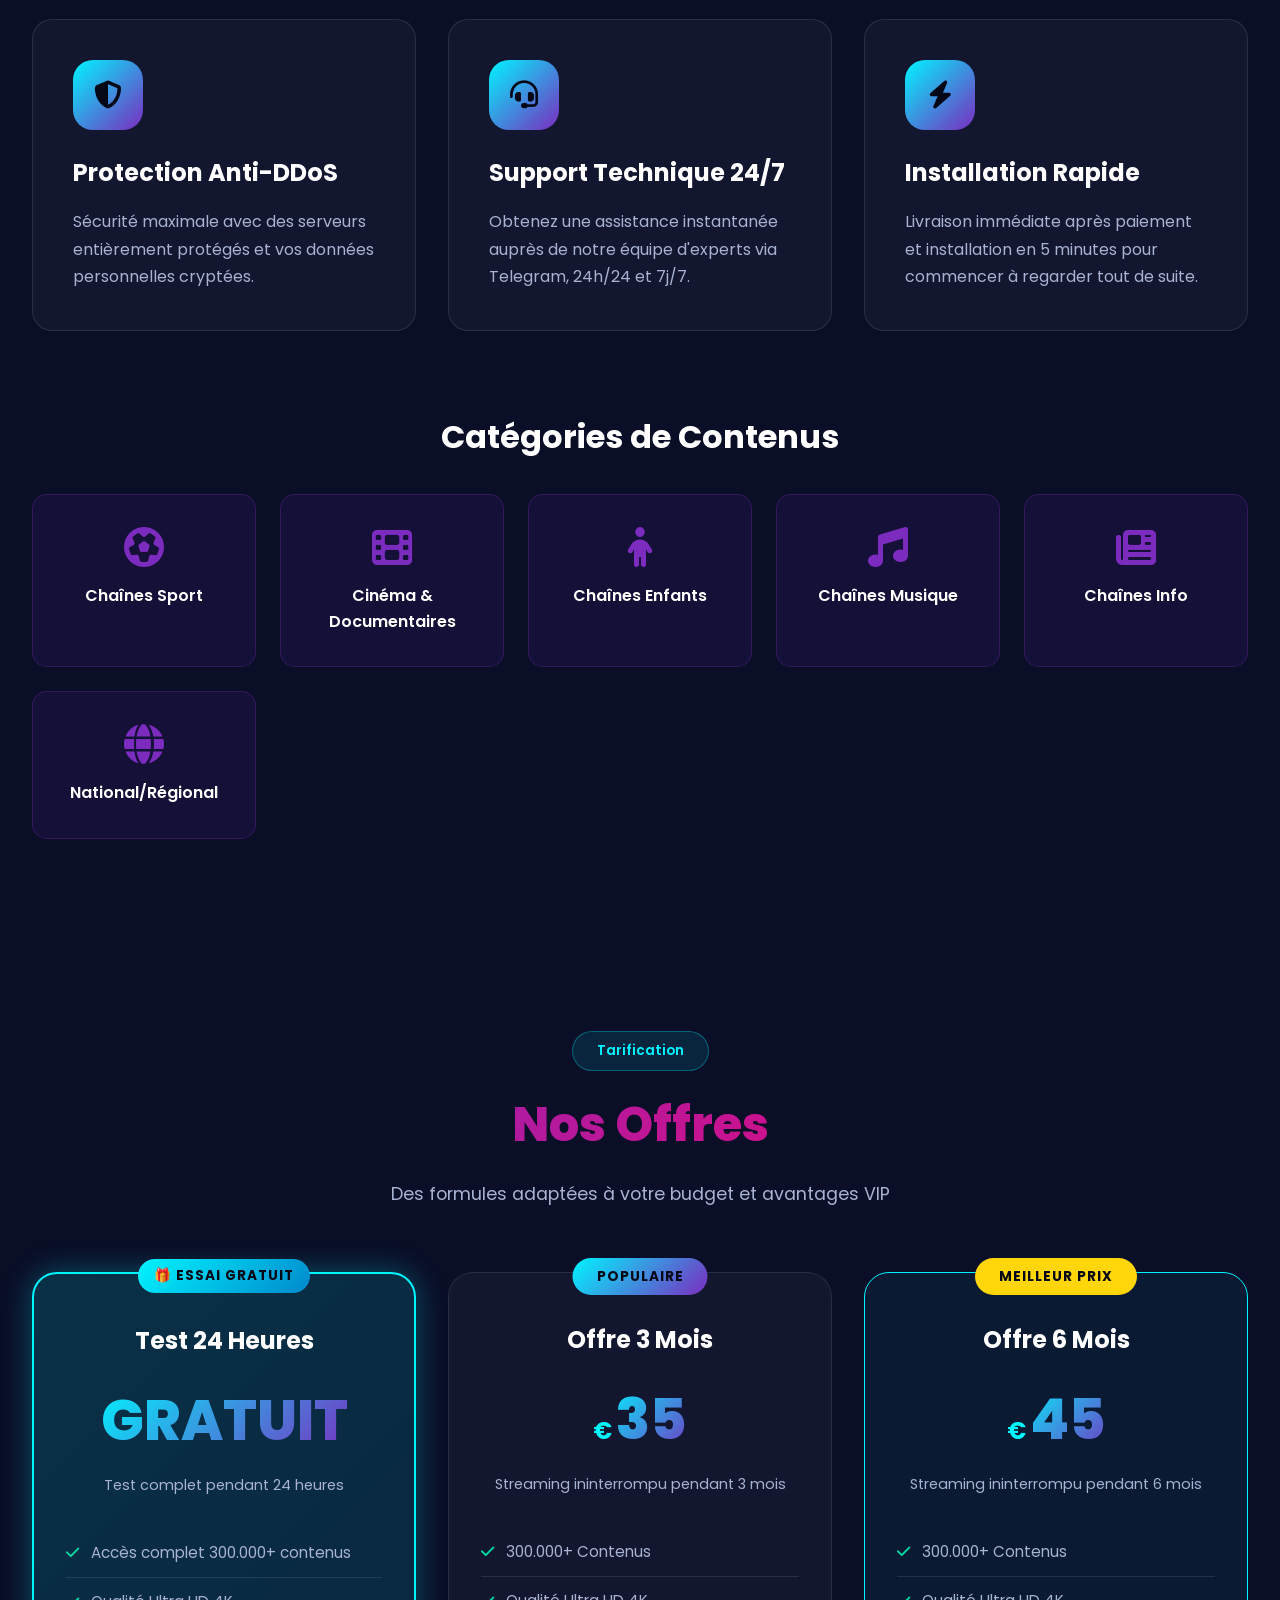
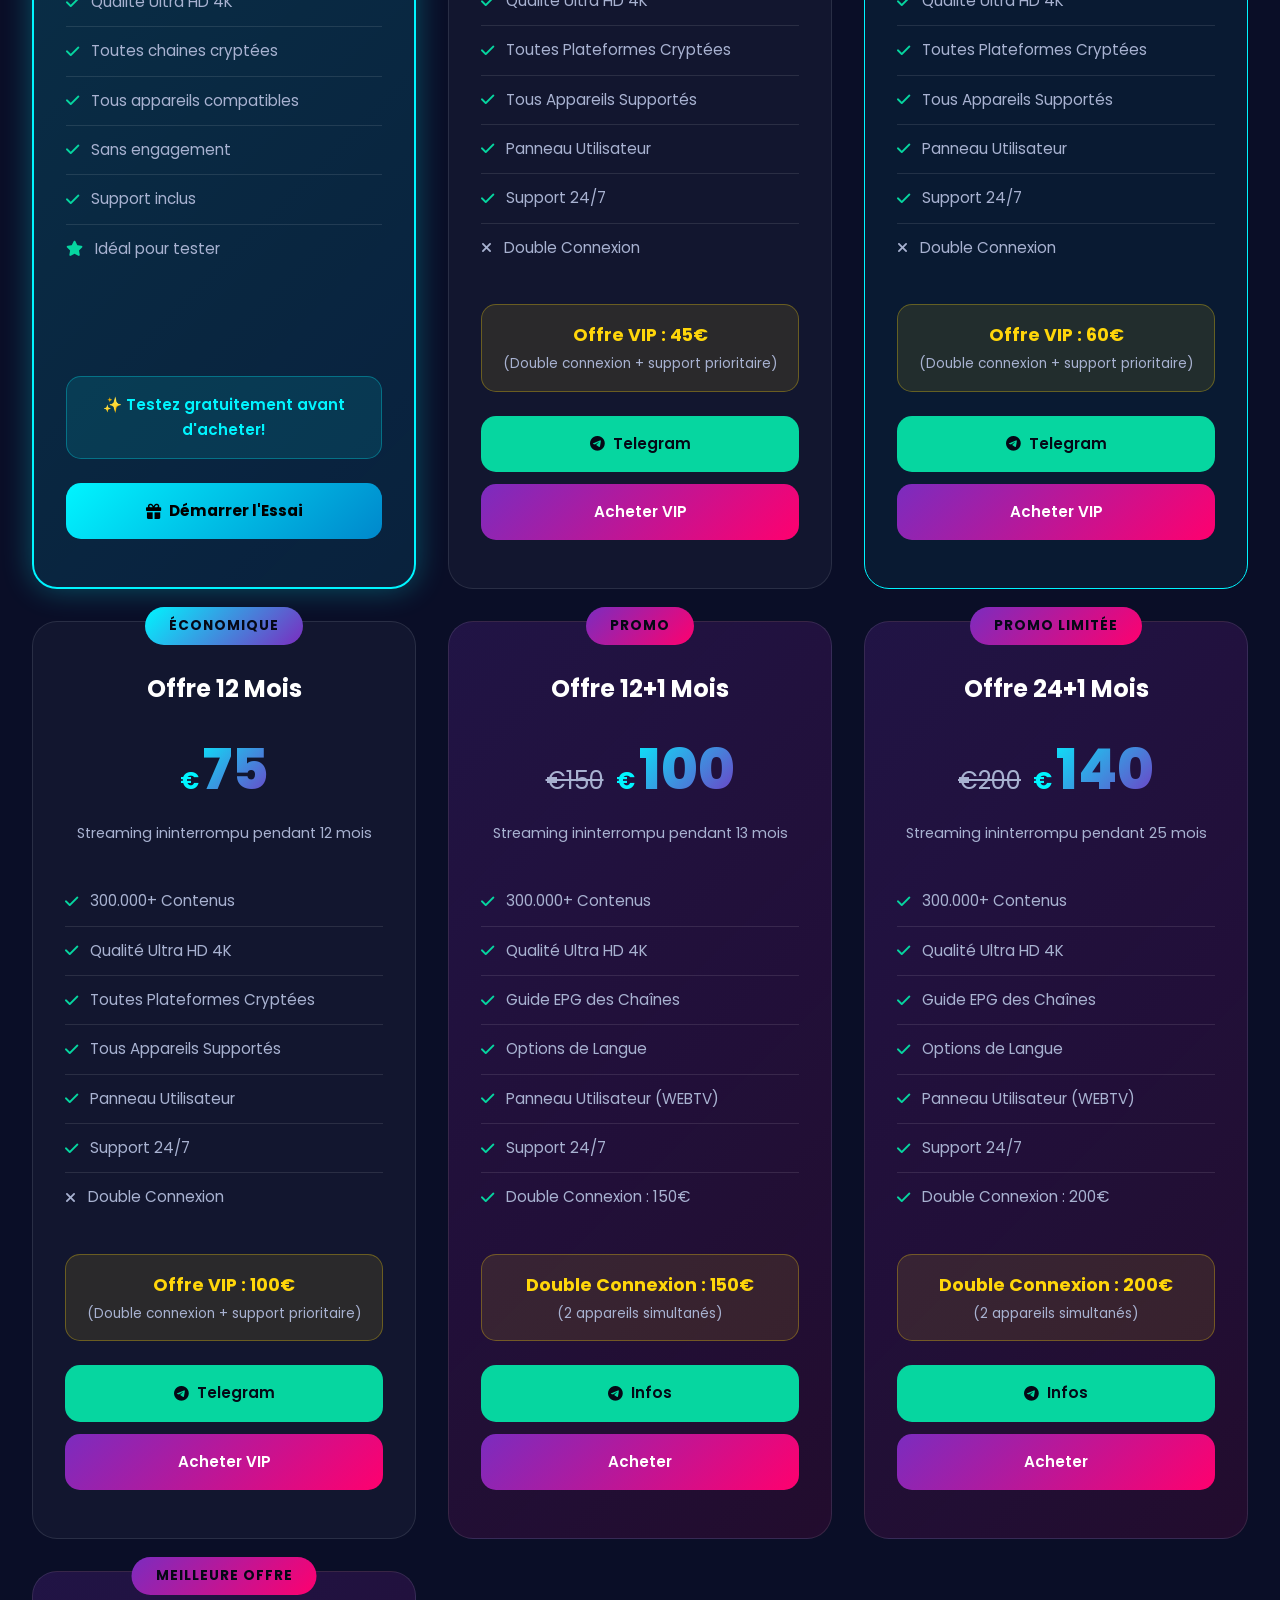
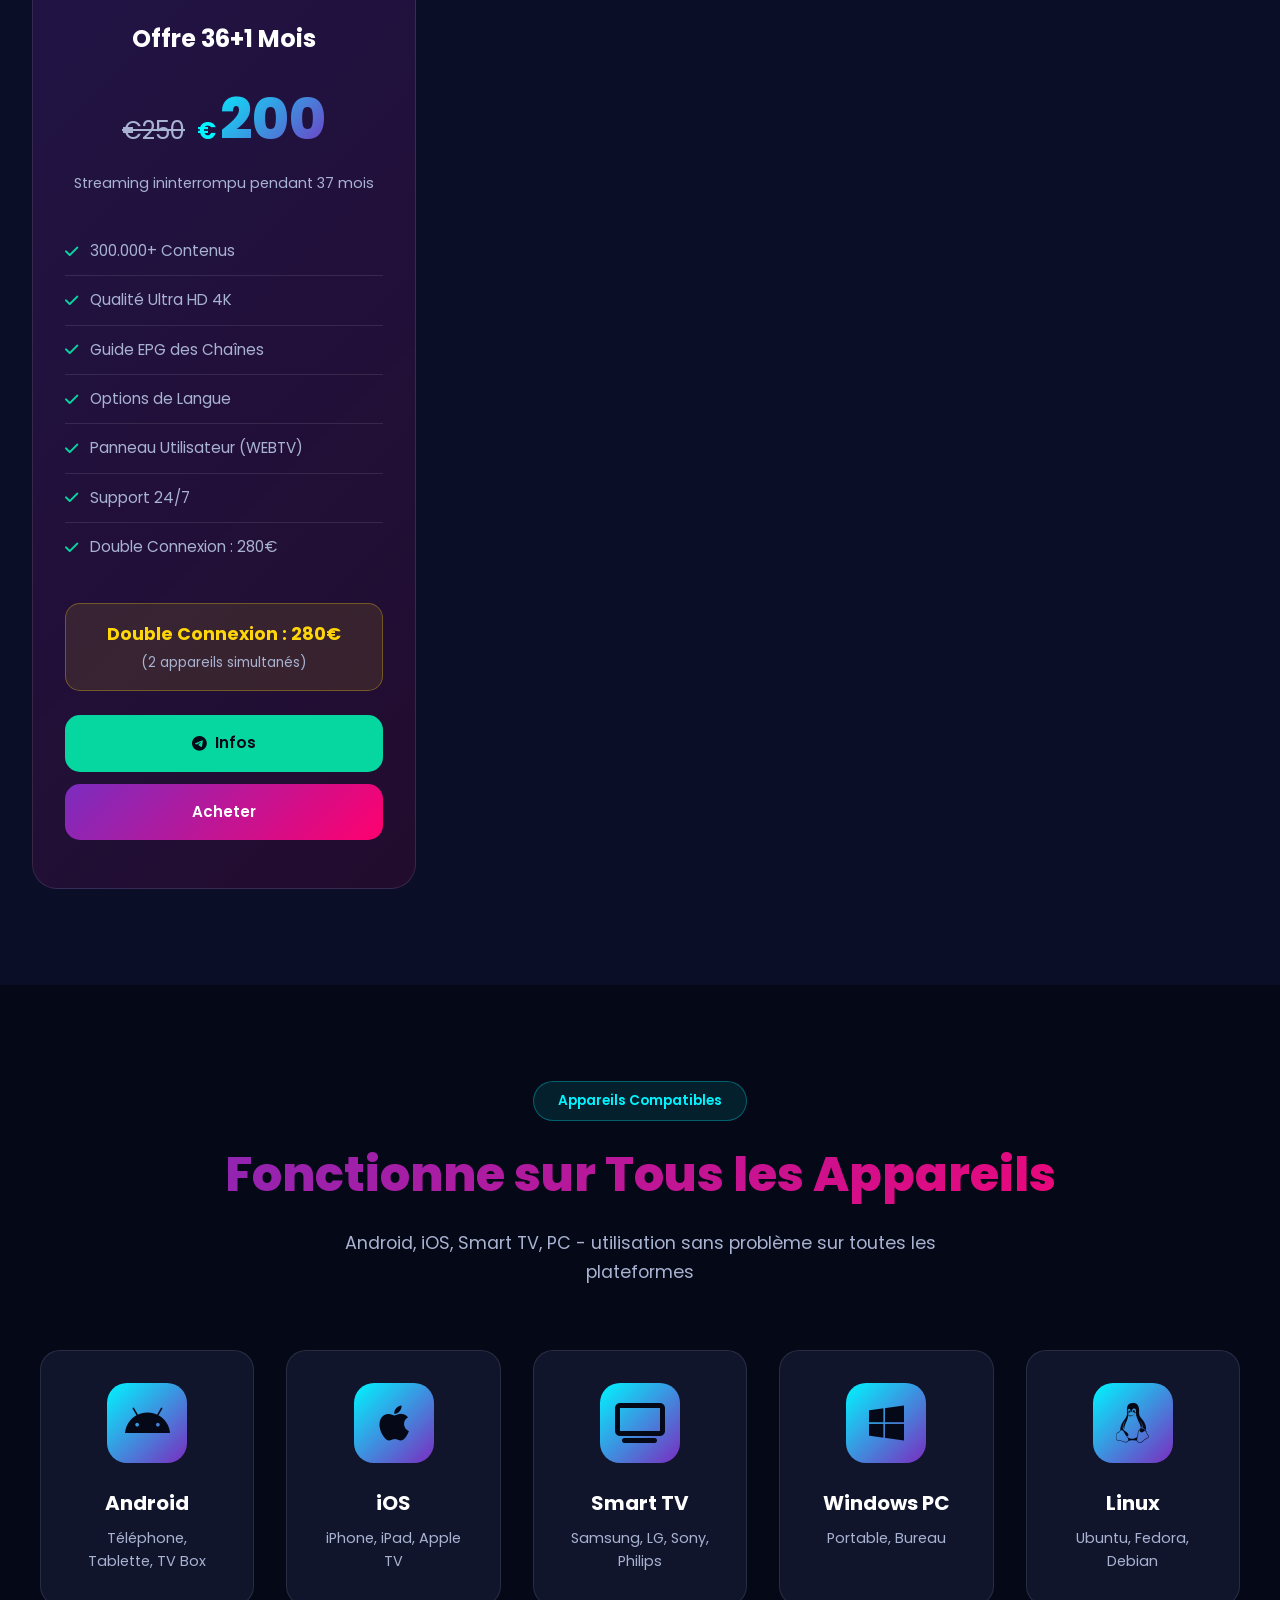
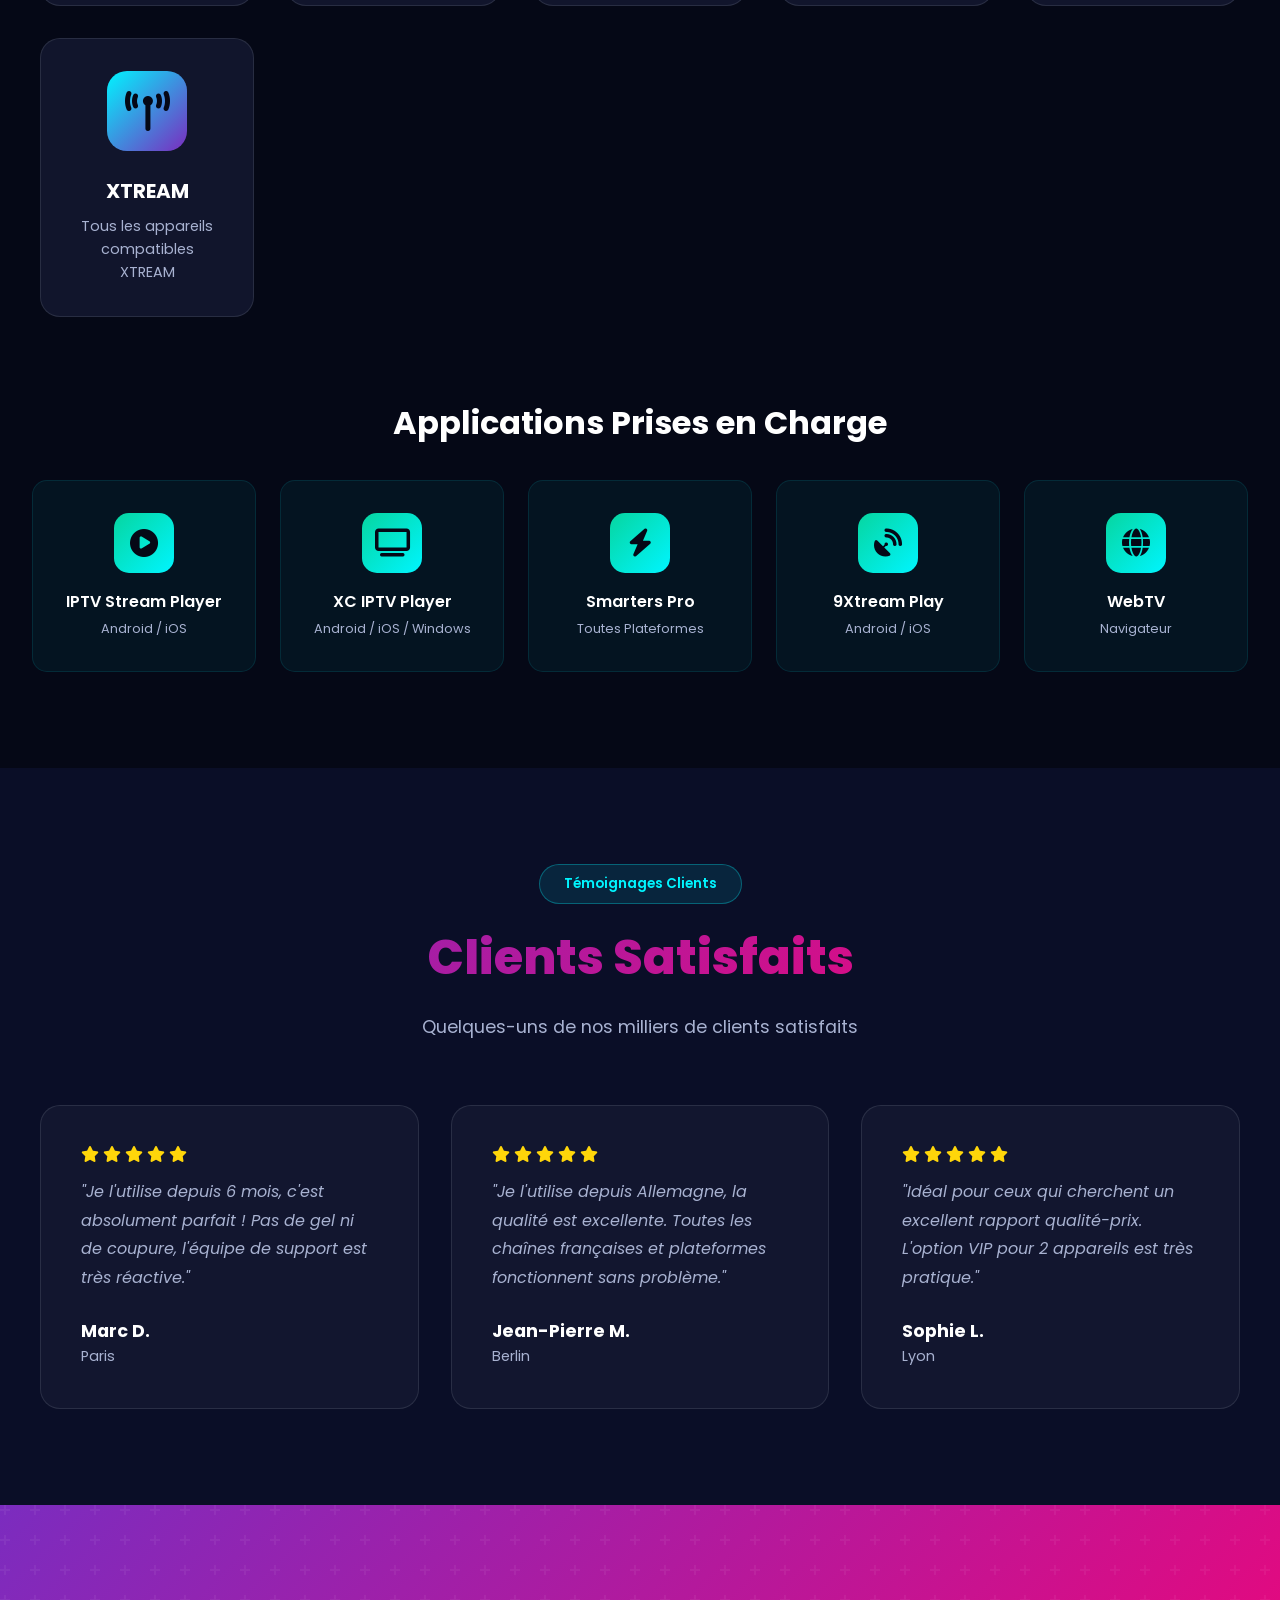
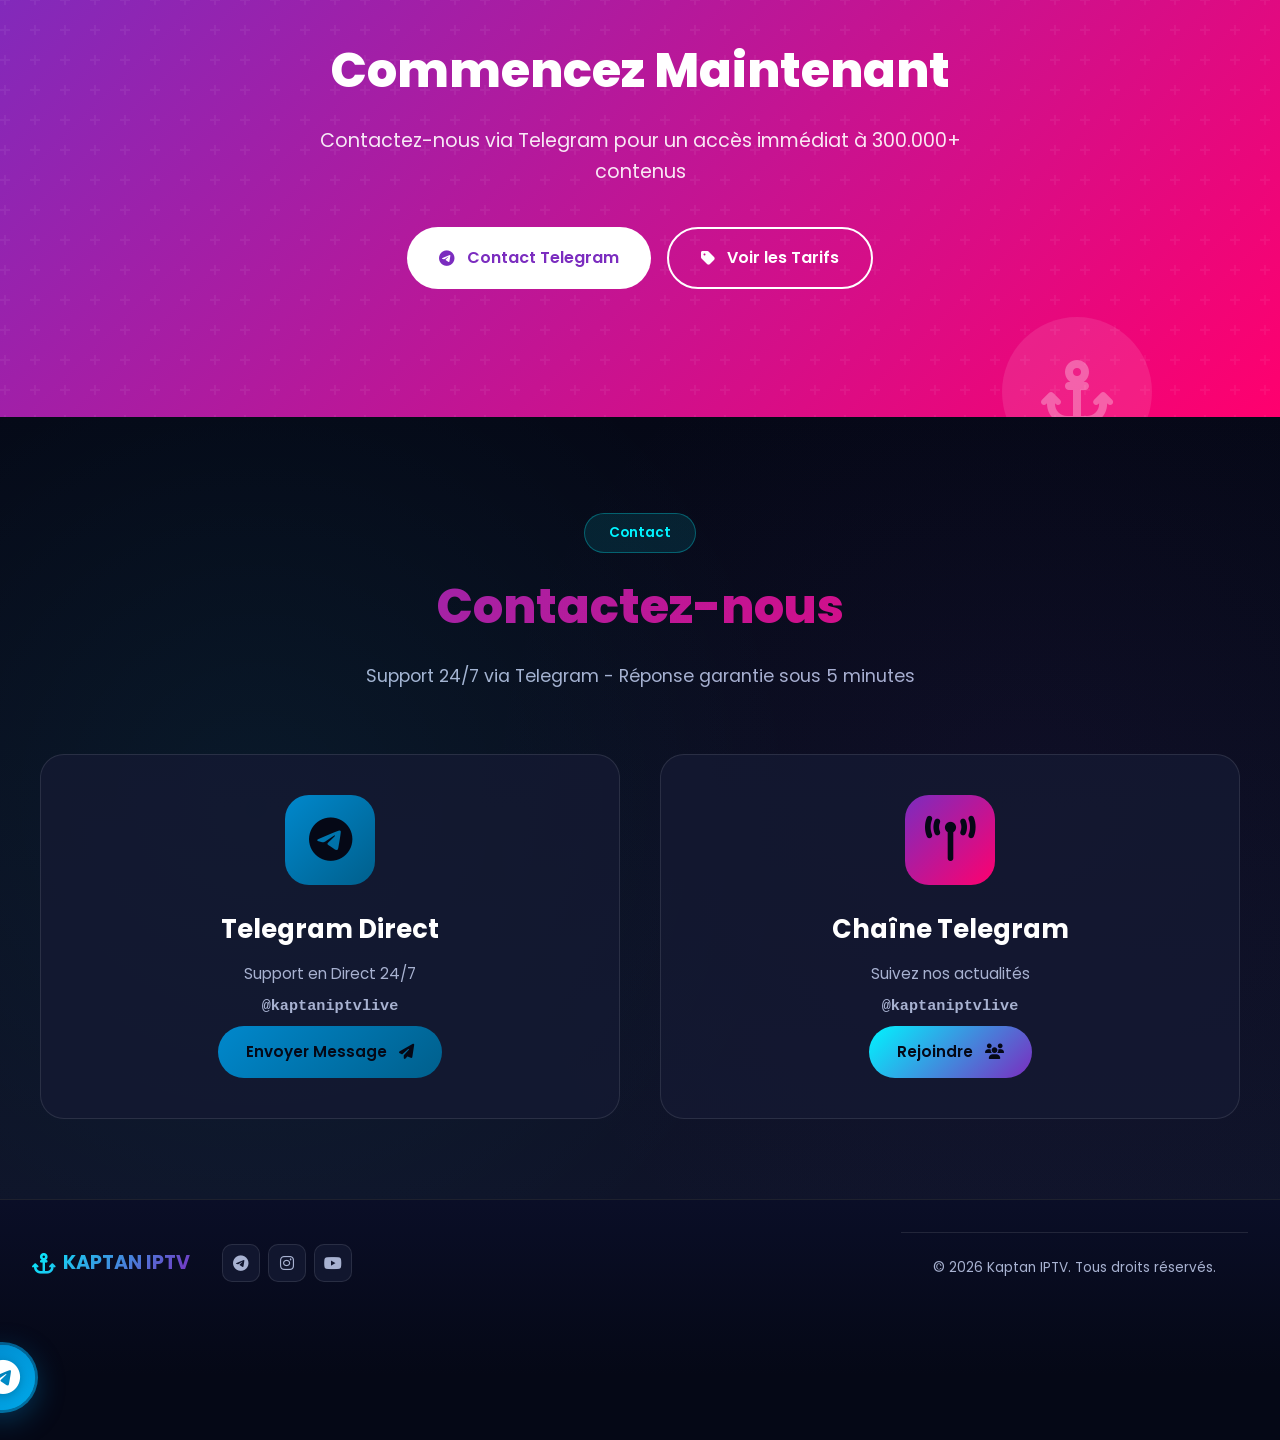
==== commit e1a13e7c: "Fix domain - Use correct domain www.kaptantv.fr IMPORTANT: This is the REAL domain!  Changed in all " ====
--- a/index.html
+++ b/index.html
@@ -12,14 +12,14 @@
     <meta name="keywords" content="IPTV France, IPTV Europe, abonnement IPTV, serveur IPTV premium, IPTV 4K, IPTV sport, VOD français, chaînes TV cryptées, meilleur IPTV 2026, achat IPTV, test IPTV gratuit, Kaptan IPTV, streaming IPTV, IPTV Android, Smart TV IPTV">
     <meta name="author" content="Kaptan IPTV">
     <meta name="robots" content="index, follow, max-image-preview:large, max-snippet:-1, max-video-preview:-1">
-    <link rel="canonical" href="https://temel84.github.io/iptv/">
+    <link rel="canonical" href="https://www.kaptantv.fr/">
 
     <!-- Open Graph / Facebook -->
     <meta property="og:type" content="website">
-    <meta property="og:url" content="https://temel84.github.io/iptv/">
+    <meta property="og:url" content="https://www.kaptantv.fr/">
     <meta property="og:title" content="Kaptan IPTV | Service IPTV Premium France & Europe - Essai Gratuit 24h">
     <meta property="og:description" content="✨ 300,000+ contenus en 4K/UHD. Essai GRATUIT 24h! Support 24/7. Compatible tous appareils. Prix à partir de 12€/mois.">
-    <meta property="og:image" content="https://temel84.github.io/iptv/og-image.jpg">
+    <meta property="og:image" content="https://www.kaptantv.fr/og-image.jpg">
     <meta property="og:locale" content="fr_FR">
     <meta property="og:site_name" content="Kaptan IPTV">
     <meta property="og:image:width" content="1200">
@@ -28,10 +28,10 @@
 
     <!-- Twitter Card -->
     <meta name="twitter:card" content="summary_large_image">
-    <meta name="twitter:url" content="https://temel84.github.io/iptv/">
+    <meta name="twitter:url" content="https://www.kaptantv.fr/">
     <meta name="twitter:title" content="Kaptan IPTV | Service IPTV Premium - Essai Gratuit 24h">
     <meta name="twitter:description" content="✨ 300,000+ contenus en 4K. Essai GRATUIT 24h! Support 24/7. Prix dès 12€/mois.">
-    <meta name="twitter:image" content="https://temel84.github.io/iptv/twitter-image.jpg">
+    <meta name="twitter:image" content="https://www.kaptantv.fr/twitter-image.jpg">
     <meta name="twitter:site" content="@kaptaniptvlive">
 
     <!-- Additional SEO -->
@@ -86,8 +86,8 @@
       "@context": "https://schema.org",
       "@type": "Organization",
       "name": "Kaptan IPTV",
-      "url": "https://temel84.github.io/iptv/",
-      "logo": "https://temel84.github.io/iptv/logo.png",
+      "url": "https://www.kaptantv.fr/",
+      "logo": "https://www.kaptantv.fr/logo.png",
       "description": "Service IPTV Premium #1 en France & Europe. 300,000+ contenus en 4K/UHD.",
       "address": {
         "@type": "PostalAddress",
@@ -117,7 +117,7 @@
       "@context": "https://schema.org",
       "@type": "Product",
       "name": "Abonnement IPTV Premium - Kaptan IPTV",
-      "image": "https://temel84.github.io/iptv/product-image.jpg",
+      "image": "https://www.kaptantv.fr/product-image.jpg",
       "description": "Service IPTV Premium avec 300,000+ contenus, qualité 4K/UHD, support 24/7.",
       "brand": {
         "@type": "Brand",
